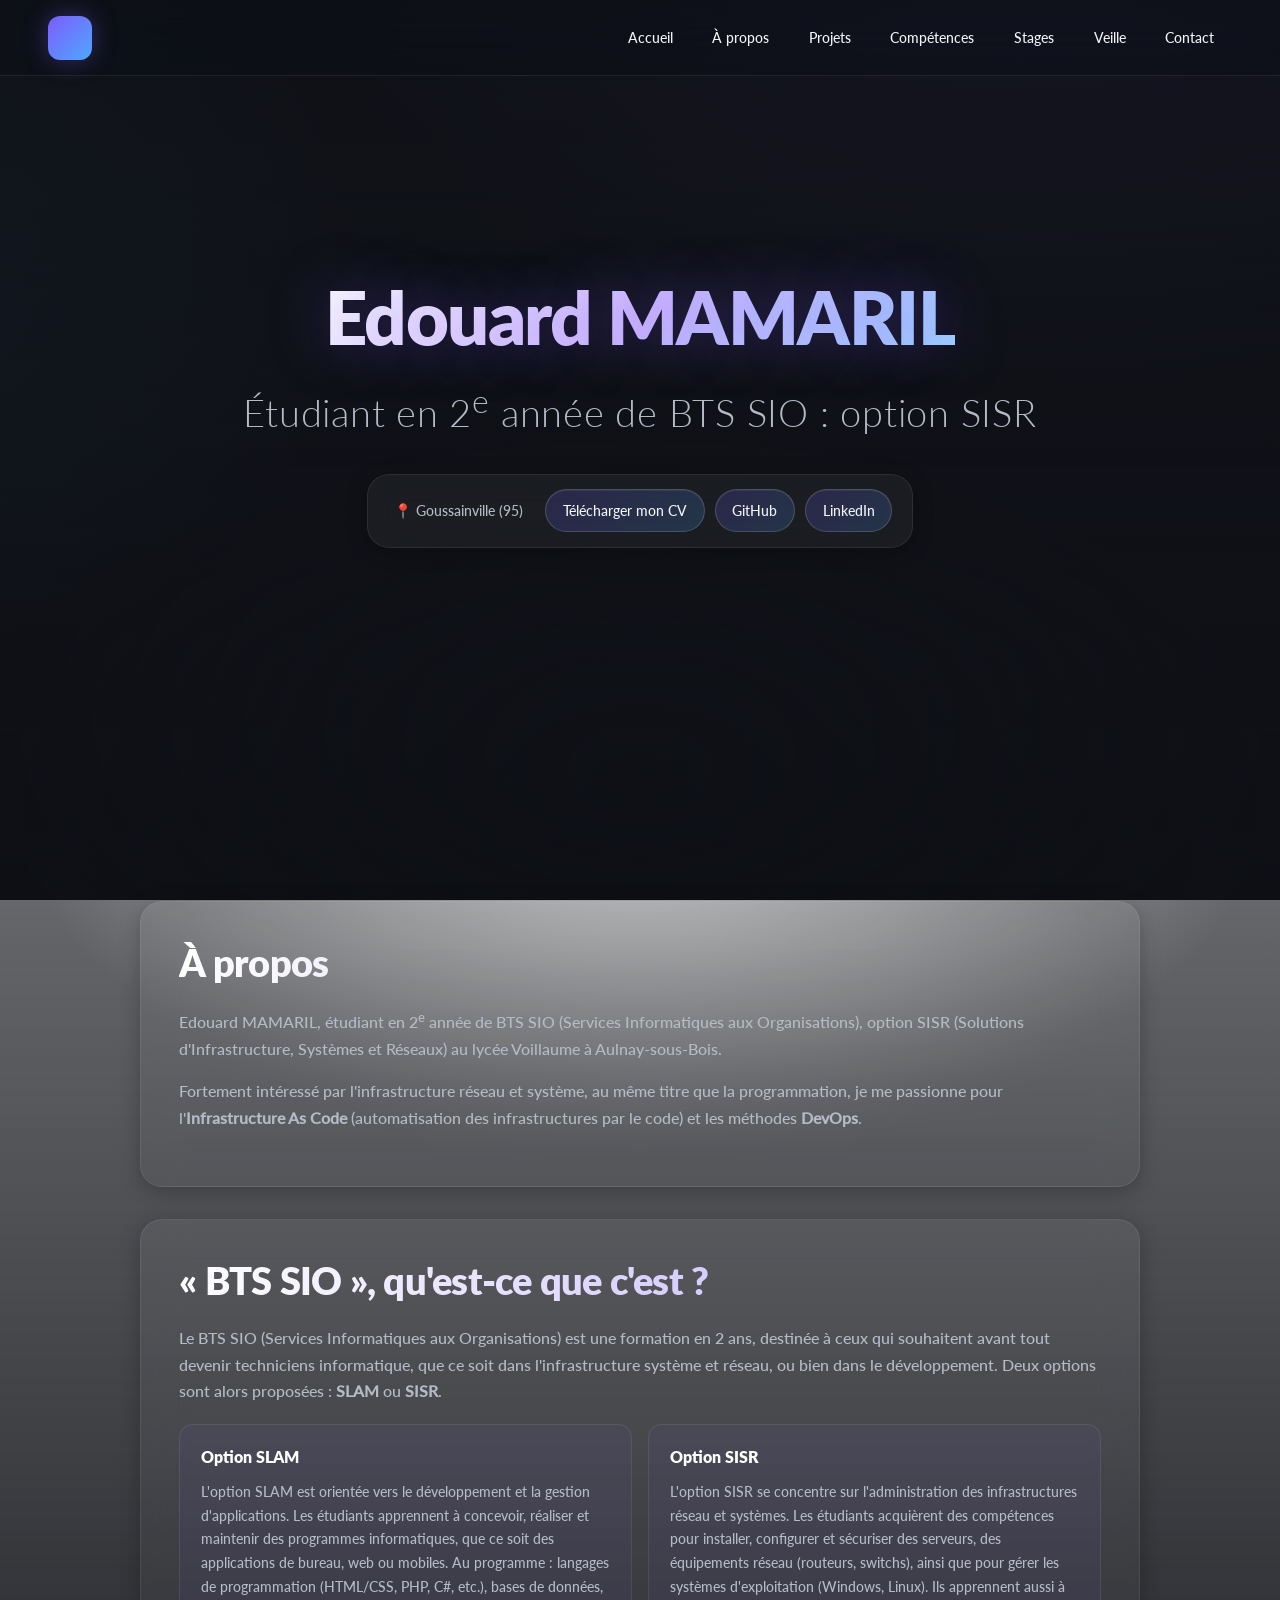
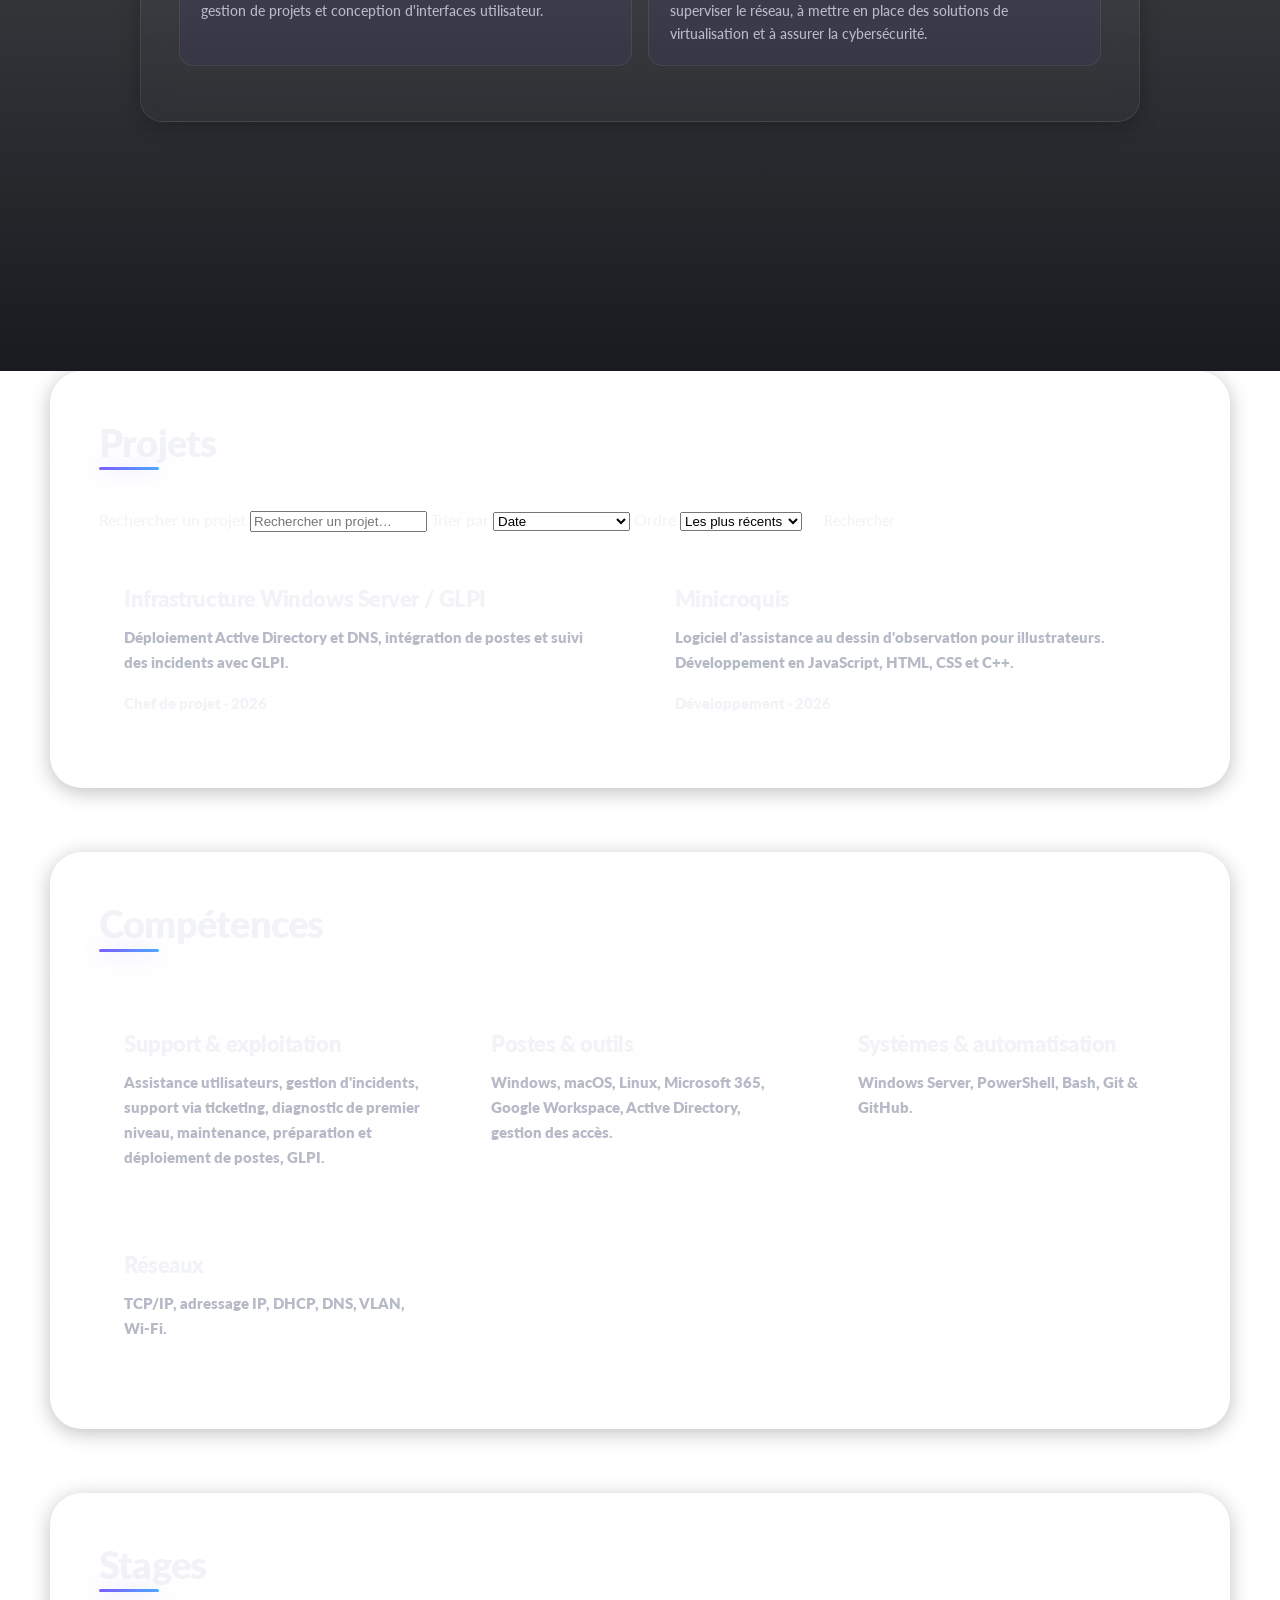
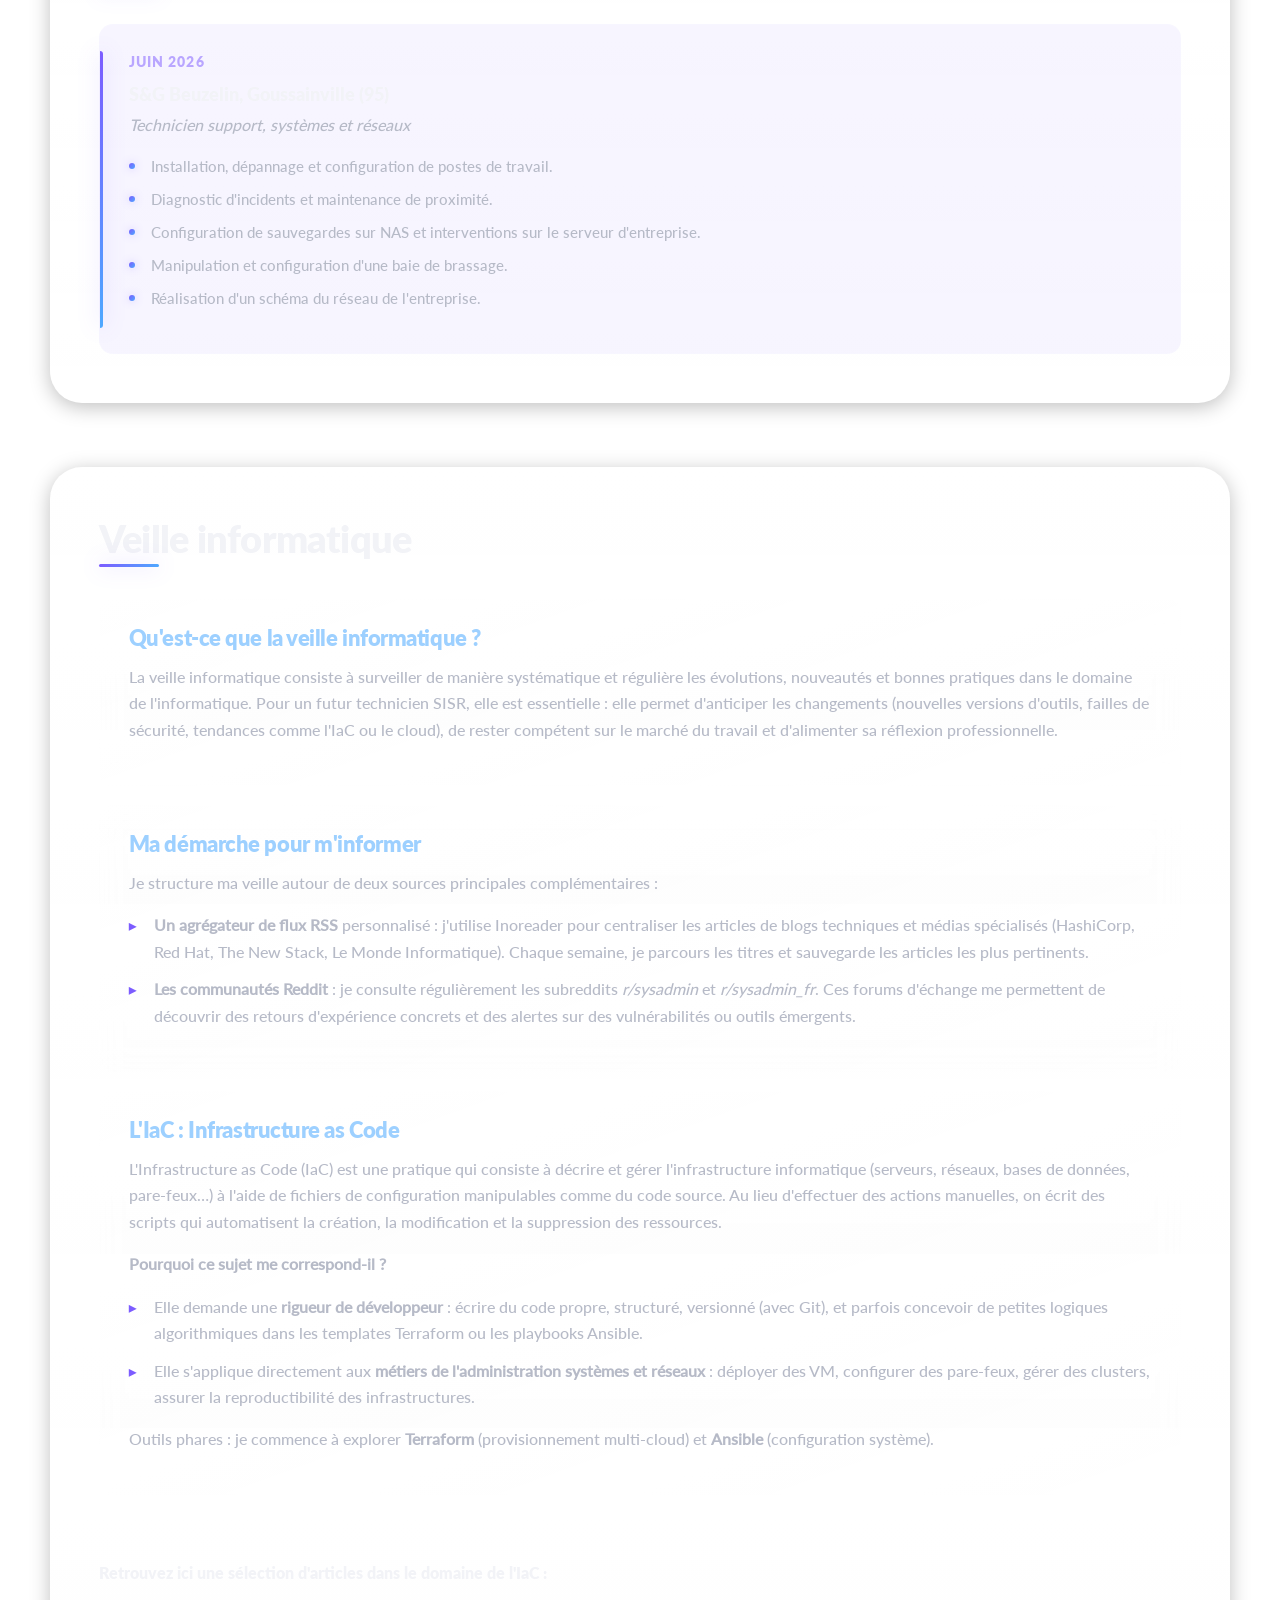
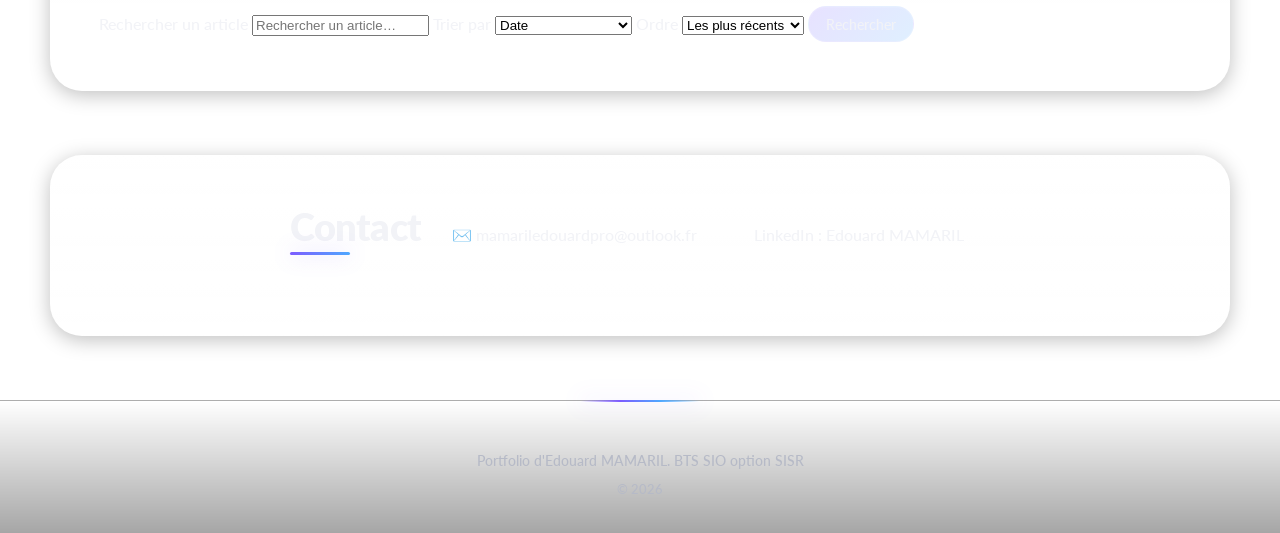
==== index.html @ 20252167 "HTML via IA" ====
<!DOCTYPE html>
<html lang="fr">
<head>
    <meta charset="UTF-8">
    <meta http-equiv="X-UA-Compatible" content="IE=edge">
    <meta name="viewport" content="width=device-width, initial-scale=1.0">
    <meta name="description" content="Portfolio d'Edouard MAMARIL, étudiant en BTS SIO option SISR : Infrastructure, systèmes et réseaux.">
    <meta name="author" content="Edouard MAMARIL">
    <title>Edouard MAMARIL Portfolio BTS SIO SISR</title>
    <link rel="stylesheet" href="style/base.css">
</head>
<body>

    <!-- ============================================================
         HEADER
         ============================================================ -->
    <header>
        <a href="#accueil" id="logo" aria-label="Retour à l'accueil"></a>

        <nav id="onglets" aria-label="Navigation principale">
            <ul>
                <li><a class="button" href="#accueil">Accueil</a></li>
                <li><a class="button" href="#aPropos">À propos</a></li>
                <li><a class="button" href="#projets">Projets</a></li>
                <li><a class="button" href="#competences">Compétences</a></li>
                <li><a class="button" href="#stages">Stages</a></li>
                <li><a class="button" href="#veille">Veille</a></li>
                <li><a class="button" href="#contact">Contact</a></li>
            </ul>
        </nav>
    </header>

    <main>

        <!-- ============================================================
             HERO + À PROPOS
             ============================================================ -->
        <div class="video_section">
            <video id="home_video" class="bg_video" autoplay loop muted playsinline>
                <source src="media/videos/visuel_portfolio.mp4" type="video/mp4">
            </video>

            <div class="video_overlay"></div>

            <section id="accueil">
                <h1>Edouard MAMARIL</h1>
                <h2>Étudiant en 2<sup>e</sup> année de BTS SIO : option SISR</h2>

                <div id="infoSup">
                    <p id="localisation">📍 Goussainville (95)</p>
                    <a class="button" href="other/CV_MAMARIL.pdf" target="_blank" rel="noopener">
                        Télécharger mon CV
                    </a>
                    <a class="button" href="https://github.com/meiji4o4/" target="_blank" rel="noopener">
                        GitHub
                    </a>
                    <a class="button" href="https://www.linkedin.com/in/edouard-m-375b613b0" target="_blank" rel="noopener">
                        LinkedIn
                    </a>
                </div>
            </section>

            <section id="aPropos">
                <div id="descMe" class="blur_div">
                    <h2>À propos</h2>
                    <p>
                        Edouard MAMARIL, étudiant en 2<sup>e</sup> année de BTS SIO
                        (Services Informatiques aux Organisations), option SISR
                        (Solutions d'Infrastructure, Systèmes et Réseaux) au lycée
                        Voillaume à Aulnay-sous-Bois.
                    </p>
                    <p>
                        Fortement intéressé par l'infrastructure réseau et système,
                        au même titre que la programmation, je me passionne pour
                        l'<strong>Infrastructure As Code</strong> (automatisation
                        des infrastructures par le code) et les méthodes
                        <strong>DevOps</strong>.
                    </p>
                </div>

                <div id="descBTS" class="blur_div">
                    <h2>« BTS SIO », qu'est-ce que c'est ?</h2>
                    <p>
                        Le BTS SIO (Services Informatiques aux Organisations) est
                        une formation en 2 ans, destinée à ceux qui souhaitent
                        avant tout devenir techniciens informatique, que ce soit
                        dans l'infrastructure système et réseau, ou bien dans le
                        développement. Deux options sont alors proposées :
                        <strong>SLAM</strong> ou <strong>SISR</strong>.
                    </p>

                    <ul>
                        <li class="desc">
                            Option SLAM
                            <p>
                                L'option SLAM est orientée vers le développement
                                et la gestion d'applications. Les étudiants
                                apprennent à concevoir, réaliser et maintenir
                                des programmes informatiques, que ce soit des
                                applications de bureau, web ou mobiles. Au
                                programme : langages de programmation
                                (HTML/CSS, PHP, C#, etc.), bases de données,
                                gestion de projets et conception d'interfaces
                                utilisateur.
                            </p>
                        </li>

                        <li class="desc">
                            Option SISR
                            <p>
                                L'option SISR se concentre sur l'administration
                                des infrastructures réseau et systèmes. Les
                                étudiants acquièrent des compétences pour
                                installer, configurer et sécuriser des serveurs,
                                des équipements réseau (routeurs, switchs),
                                ainsi que pour gérer les systèmes d'exploitation
                                (Windows, Linux). Ils apprennent aussi à
                                superviser le réseau, à mettre en place des
                                solutions de virtualisation et à assurer la
                                cybersécurité.
                            </p>
                        </li>
                    </ul>
                </div>
            </section>

            <div class="spacer"></div>
        </div>

        <!-- ============================================================
             PROJETS
             ============================================================ -->
        <section id="projets">
            <h2>Projets</h2>

            <div class="filtre">
                <form onsubmit="return false;">
                    <label for="srchbar-projets" class="visually-hidden">Rechercher un projet</label>
                    <input id="srchbar-projets" class="srchbar" type="search" placeholder="Rechercher un projet…">

                    <label for="filter1-projets" class="visually-hidden">Trier par</label>
                    <select id="filter1-projets" class="filter filter1">
                        <option value="date">Date</option>
                        <option value="titre">Ordre alphabétique</option>
                    </select>

                    <label for="filter2-projets" class="visually-hidden">Ordre</label>
                    <select id="filter2-projets" class="filter filter2">
                        <option value="croissant">Les plus récents</option>
                        <option value="decroissant">Les plus anciens</option>
                    </select>

                    <button type="button" class="button btn-filtre" data-target="projets">
                        Rechercher
                    </button>
                </form>
            </div>

            <div class="grid" id="art_container-projets">
                <article class="box">
                    <h3>Infrastructure Windows Server / GLPI</h3>
                    <p>
                        Déploiement Active Directory et DNS, intégration de
                        postes et suivi des incidents avec GLPI.
                    </p>
                    <span class="tag">Chef de projet · 2026</span>
                </article>

                <article class="box">
                    <h3>Minicroquis</h3>
                    <p>
                        Logiciel d'assistance au dessin d'observation pour
                        illustrateurs. Développement en JavaScript, HTML, CSS
                        et C++.
                    </p>
                    <span class="tag">Développement · 2026</span>
                </article>
            </div>
        </section>

        <!-- ============================================================
             COMPÉTENCES
             ============================================================ -->
        <section id="competences">
            <h2>Compétences</h2>

            <div class="grid" id="art_container-competences">
                <article class="box">
                    <h3>Support &amp; exploitation</h3>
                    <p>
                        Assistance utilisateurs, gestion d'incidents, support
                        via ticketing, diagnostic de premier niveau,
                        maintenance, préparation et déploiement de postes,
                        GLPI.
                    </p>
                </article>

                <article class="box">
                    <h3>Postes &amp; outils</h3>
                    <p>
                        Windows, macOS, Linux, Microsoft 365, Google Workspace,
                        Active Directory, gestion des accès.
                    </p>
                </article>

                <article class="box">
                    <h3>Systèmes &amp; automatisation</h3>
                    <p>
                        Windows Server, PowerShell, Bash, Git &amp; GitHub.
                    </p>
                </article>

                <article class="box">
                    <h3>Réseaux</h3>
                    <p>
                        TCP/IP, adressage IP, DHCP, DNS, VLAN, Wi-Fi.
                    </p>
                </article>
            </div>
        </section>

        <!-- ============================================================
             STAGES
             ============================================================ -->
        <section id="stages">
            <h2>Stages</h2>

            <article id="exp1">
                <p class="exp-date">Juin 2026</p>
                <p class="exp-entreprise">S&amp;G Beuzelin, Goussainville (95)</p>
                <p class="exp-poste">Technicien support, systèmes et réseaux</p>

                <ul>
                    <li>Installation, dépannage et configuration de postes de travail.</li>
                    <li>Diagnostic d'incidents et maintenance de proximité.</li>
                    <li>Configuration de sauvegardes sur NAS et interventions sur le serveur d'entreprise.</li>
                    <li>Manipulation et configuration d'une baie de brassage.</li>
                    <li>Réalisation d'un schéma du réseau de l'entreprise.</li>
                </ul>
            </article>
        </section>

        <!-- ============================================================
             VEILLE INFORMATIQUE
             ============================================================ -->
        <section id="veille">
            <h2>Veille informatique</h2>

            <div id="explic_veille">
                <div class="desc_veille">
                    <h3>Qu'est-ce que la veille informatique ?</h3>
                    <p>
                        La veille informatique consiste à surveiller de manière
                        systématique et régulière les évolutions, nouveautés et
                        bonnes pratiques dans le domaine de l'informatique. Pour
                        un futur technicien SISR, elle est essentielle : elle
                        permet d'anticiper les changements (nouvelles versions
                        d'outils, failles de sécurité, tendances comme l'IaC ou
                        le cloud), de rester compétent sur le marché du travail
                        et d'alimenter sa réflexion professionnelle.
                    </p>
                </div>

                <div class="desc_veille">
                    <h3>Ma démarche pour m'informer</h3>
                    <p>
                        Je structure ma veille autour de deux sources
                        principales complémentaires :
                    </p>
                    <ul>
                        <li>
                            <strong>Un agrégateur de flux RSS</strong>
                            personnalisé : j'utilise Inoreader pour centraliser
                            les articles de blogs techniques et médias
                            spécialisés (HashiCorp, Red Hat, The New Stack,
                            Le Monde Informatique). Chaque semaine, je parcours
                            les titres et sauvegarde les articles les plus
                            pertinents.
                        </li>
                        <li>
                            <strong>Les communautés Reddit</strong> : je
                            consulte régulièrement les subreddits
                            <em>r/sysadmin</em> et <em>r/sysadmin_fr</em>. Ces
                            forums d'échange me permettent de découvrir des
                            retours d'expérience concrets et des alertes sur
                            des vulnérabilités ou outils émergents.
                        </li>
                    </ul>
                </div>

                <div class="desc_veille">
                    <h3>L'IaC : Infrastructure as Code</h3>
                    <p>
                        L'Infrastructure as Code (IaC) est une pratique qui
                        consiste à décrire et gérer l'infrastructure
                        informatique (serveurs, réseaux, bases de données,
                        pare-feux…) à l'aide de fichiers de configuration
                        manipulables comme du code source. Au lieu d'effectuer
                        des actions manuelles, on écrit des scripts qui
                        automatisent la création, la modification et la
                        suppression des ressources.
                    </p>
                    <p><strong>Pourquoi ce sujet me correspond-il ?</strong></p>
                    <ul>
                        <li>
                            Elle demande une <strong>rigueur de développeur</strong> :
                            écrire du code propre, structuré, versionné (avec
                            Git), et parfois concevoir de petites logiques
                            algorithmiques dans les templates Terraform ou les
                            playbooks Ansible.
                        </li>
                        <li>
                            Elle s'applique directement aux <strong>métiers de
                            l'administration systèmes et réseaux</strong> :
                            déployer des VM, configurer des pare-feux, gérer
                            des clusters, assurer la reproductibilité des
                            infrastructures.
                        </li>
                    </ul>
                    <p>
                        Outils phares : je commence à explorer
                        <strong>Terraform</strong> (provisionnement multi-cloud)
                        et <strong>Ansible</strong> (configuration système).
                    </p>
                </div>
            </div>

            <div id="articles">
                <p>Retrouvez ici une sélection d'articles dans le domaine de l'IaC :</p>

                <div class="filtre">
                    <form onsubmit="return false;">
                        <label for="srchbar-veille" class="visually-hidden">Rechercher un article</label>
                        <input id="srchbar-veille" class="srchbar" type="search" placeholder="Rechercher un article…">

                        <label for="filter1-veille" class="visually-hidden">Trier par</label>
                        <select id="filter1-veille" class="filter filter1">
                            <option value="date">Date</option>
                            <option value="titre">Ordre alphabétique</option>
                        </select>

                        <label for="filter2-veille" class="visually-hidden">Ordre</label>
                        <select id="filter2-veille" class="filter filter2">
                            <option value="croissant">Les plus récents</option>
                            <option value="decroissant">Les plus anciens</option>
                        </select>

                        <button type="button" id="btn_article" class="button btn-filtre" data-target="veille">
                            Rechercher
                        </button>
                    </form>
                </div>

                <div id="art_container-veille"></div>
            </div>
        </section>

        <!-- ============================================================
             CONTACT
             ============================================================ -->
        <section id="contact">
            <h2>Contact</h2>

            <div id="contact1" class="contact">
                <a href="mailto:mamariledouardpro@outlook.fr">
                    <!--<img src="media/icons/purple-mail-icon.png" alt="" width="18" height="18">-->
                    ✉️ mamariledouardpro@outlook.fr
                </a>
            </div>

            <div id="contact2" class="contact">
                
                <a href="https://www.linkedin.com/in/edouard-m-375b613b0" target="_blank" rel="noopener">
                    LinkedIn : Edouard MAMARIL
                </a>
            </div>
        </section>

    </main>

    <!-- ============================================================
         FOOTER
         ============================================================ -->
    <footer>
        <p style="margin: 0 0 .4rem; color: var(--text-secondary);">
            Portfolio d'Edouard MAMARIL. BTS SIO option SISR
        </p>
        <p style="margin: 0; font-size: .82rem;">
            © 2026 
        </p>
    </footer>

    <!-- ============================================================
         SCRIPTS
         ============================================================ -->
    <script src="js/libs/gsap.min.js"></script>
    <script src="js/libs/ScrollTrigger.min.js"></script>
    <script src="js/main.js"></script>

</body>
</html>
---- style/base.css ----
/* ============================================================
   FONTS
   ============================================================ */
@font-face {
    font-family: "Lato-Light";
    src: url(fonts/lato/Lato-Light.ttf) format("truetype");
    font-display: swap;
}
@font-face {
    font-family: "Lato-Medium";
    src: url(fonts/lato/Lato-Medium.ttf) format("truetype");
    font-display: swap;
}
@font-face {
    font-family: "Lato-Black";
    src: url(fonts/lato/Lato-Black.ttf) format("truetype");
    font-display: swap;
}

/* ============================================================
   VARIABLES
   ============================================================ */
:root {
    --bg-deep: #0e1015;
    --bg-base: #14161c;
    --bg-elev: #1c1f27;
    --bg-glass: rgba(255, 255, 255, 0.045);
    --bg-glass-strong: rgba(255, 255, 255, 0.08);
    --border-soft: rgba(255, 255, 255, 0.08);
    --border-strong: rgba(255, 255, 255, 0.16);

    --accent-1: #7c5cff;
    --accent-2: #4ea8ff;
    --accent-glow: rgba(124, 92, 255, 0.35);

    --text-primary: #f2f3f7;
    --text-secondary: #b6bac7;
    --text-muted: #7b8090;

    --radius-sm: 8px;
    --radius-md: 14px;
    --radius-lg: 22px;
    --radius-xl: 32px;

    --shadow-soft: 0 4px 20px rgba(0, 0, 0, 0.25);
    --shadow-strong: 0 20px 60px rgba(0, 0, 0, 0.45);

    --ease: cubic-bezier(0.22, 1, 0.36, 1);
    --dur: 0.35s;

    --maxw: 1180px;
    --header-h: 76px;
}

/* ============================================================
   RESET / BASE
   ============================================================ */
*,
*::before,
*::after {
    box-sizing: border-box;
}

html {
    scroll-behavior: smooth;
    font-size: 100%;
    -webkit-text-size-adjust: 100%;
}

body {
    margin: 0;
    padding: 0;
    min-height: 100vh;
    font-family: "Lato-Medium", system-ui, -apple-system, "Segoe UI", sans-serif;
    color: var(--text-primary);
    background:
        radial-gradient(1200px 800px at 80% -10%, rgba(124, 92, 255, 0.18), transparent 60%),
        radial-gradient(900px 700px at -10% 30%, rgba(78, 168, 255, 0.12), transparent 55%),
        linear-gradient(180deg, var(--bg-base) 0%, var(--bg-deep) 100%);
    background-attachment: fixed;
    line-height: 1.65;
    -webkit-font-smoothing: antialiased;
    overflow-x: hidden;
}

h1, h2, h3, h4 {
    font-family: "Lato-Black", "Lato-Medium", sans-serif;
    letter-spacing: -0.02em;
    line-height: 1.15;
    margin: 0 0 0.6em;
}

h1 { font-size: clamp(2.4rem, 6vw, 4.6rem); }
h2 { font-size: clamp(1.6rem, 3.2vw, 2.4rem); }
h3 { font-size: clamp(1.15rem, 2vw, 1.4rem); }

p {
    margin: 0 0 1em;
    color: var(--text-secondary);
}

a {
    text-decoration: none;
    color: inherit;
}

ul { padding-left: 1.2rem; }

img, video {
    max-width: 100%;
    display: block;
}

/* Scrollbar */
::-webkit-scrollbar { width: 10px; height: 10px; }
::-webkit-scrollbar-track { background: var(--bg-deep); }
::-webkit-scrollbar-thumb {
    background: linear-gradient(var(--accent-1), var(--accent-2));
    border-radius: 10px;
    border: 2px solid var(--bg-deep);
}

/* ============================================================
   HEADER
   ============================================================ */
header {
    position: fixed;
    inset: 0 0 auto 0;
    height: var(--header-h);
    display: flex;
    align-items: center;
    justify-content: space-between;
    padding: 0 clamp(1rem, 4vw, 3rem);
    background: rgba(14, 16, 21, 0.55);
    backdrop-filter: blur(18px) saturate(160%);
    -webkit-backdrop-filter: blur(18px) saturate(160%);
    border-bottom: 1px solid var(--border-soft);
    z-index: 1000;
    transition: background var(--dur) var(--ease);
}

#logo {
    width: 44px;
    height: 44px;
    border-radius: 12px;
    background: linear-gradient(135deg, var(--accent-1), var(--accent-2));
    box-shadow: 0 0 24px var(--accent-glow);
    flex-shrink: 0;
}

#onglets {
    margin: 0;
    max-height: none;
    right: auto;
}

header ul {
    display: flex;
    align-items: center;
    gap: 0.25rem;
    list-style: none;
    margin: 0;
    padding: 0;
    flex-wrap: wrap;
}

header ul > li {
    display: inline-flex;
}

/* ============================================================
   BUTTONS
   ============================================================ */
.button {
    display: inline-flex;
    align-items: center;
    justify-content: center;
    gap: 0.4rem;
    padding: 0.55rem 1.05rem;
    font-family: "Lato-Medium", sans-serif;
    font-size: 0.9rem;
    color: var(--text-primary);
    background: transparent;
    border: 1px solid transparent;
    border-radius: 999px;
    cursor: pointer;
    transition:
        background var(--dur) var(--ease),
        border-color var(--dur) var(--ease),
        transform 0.2s var(--ease),
        color var(--dur) var(--ease),
        box-shadow var(--dur) var(--ease);
    white-space: nowrap;
}

.button:hover {
    background: var(--bg-glass-strong);
    border-color: var(--border-strong);
    transform: translateY(-1px);
    color: #fff;
    box-shadow: 0 6px 20px rgba(0, 0, 0, 0.3);
}

.button:active {
    transform: translateY(0);
}

/* Boutons d'action (CV, Github, LinkedIn, Rechercher) */
#infoSup .button,
#btn_proj,
#btn_article {
    background: linear-gradient(135deg, rgba(124, 92, 255, 0.18), rgba(78, 168, 255, 0.18));
    border: 1px solid var(--border-strong);
    box-shadow: inset 0 1px 0 rgba(255, 255, 255, 0.06);
}

#infoSup .button:hover,
#btn_proj:hover,
#btn_article:hover {
    background: linear-gradient(135deg, rgba(124, 92, 255, 0.32), rgba(78, 168, 255, 0.32));
    border-color: rgba(124, 92, 255, 0.6);
    box-shadow: 0 0 30px var(--accent-glow), inset 0 1px 0 rgba(255, 255, 255, 0.1);
}

/* ============================================================
   FORM CONTROLS (search + selects)
   ============================================================ */
#srchbar,
#filter1,
#filter2 {
    appearance: none;
    -webkit-appearance: none;
    padding: 0.6rem 1rem;
    font-family: "Lato-Medium", sans-serif;
    font-size: 0.9rem;
    color: var(--text-primary);
    background: var(--bg-glass);
    border: 1px solid var(--border-soft);
    border-radius: 10px;
    outline: none;
    transition: border-color var(--dur) var(--ease), background var(--dur) var(--ease), box-shadow var(--dur) var(--ease);
    backdrop-filter: blur(10px);
}

#srchbar {
    min-width: 200px;
    flex: 1 1 220px;
}

#filter1,
#filter2 {
    background-image: url("data:image/svg+xml;charset=UTF-8,%3csvg xmlns='http://www.w3.org/2000/svg' viewBox='0 0 24 24' fill='none' stroke='%23b6bac7' stroke-width='2'%3e%3cpolyline points='6 9 12 15 18 9'/%3e%3c/svg%3e");
    background-repeat: no-repeat;
    background-position: right 0.7rem center;
    background-size: 14px;
    padding-right: 2.2rem;
}

#srchbar:focus,
#filter1:focus,
#filter2:focus {
    border-color: rgba(124, 92, 255, 0.6);
    background: rgba(124, 92, 255, 0.06);
    box-shadow: 0 0 0 3px rgba(124, 92, 255, 0.15);
}

#filter1 option,
#filter2 option {
    background: var(--bg-elev);
    color: var(--text-primary);
}

#filtre form {
    display: flex;
    flex-wrap: wrap;
    gap: 0.6rem;
    align-items: center;
    margin-bottom: 1.2rem;
    width: 100%;
}

/* ============================================================
   LAYOUT — SECTIONS
   ============================================================ */
main {
    position: relative;
    z-index: 1;
}

section {
    width: min(100% - 2.5rem, var(--maxw));
    margin-inline: auto;
    padding: clamp(3rem, 6vw, 5rem) 0;
}

/* ============================================================
   HERO / VIDEO
   ============================================================ */
.video_section {
    position: relative;
    margin-top: 0;
    padding-top: 0;
    min-height: 100vh;
    overflow: hidden;
    display: flex;
    flex-direction: column;
}

.bg_video {
    position: absolute;
    inset: 0;
    width: 100%;
    height: 100%;
    object-fit: cover;
    z-index: 0;
    filter: brightness(0.55) saturate(1.1);
}

.video_overlay {
    position: absolute;
    inset: 0;
    background:
        radial-gradient(900px 500px at 50% 40%, transparent 0%, rgba(14, 16, 21, 0.55) 70%),
        linear-gradient(to bottom, rgba(14, 16, 21, 0.35) 0%, transparent 30%, rgba(14, 16, 21, 0.9) 100%);
    pointer-events: none;
    z-index: 1;
    margin: 0;
}

#accueil,
#aPropos {
    position: relative;
    z-index: 2;
}

#accueil {
    min-height: calc(100vh - var(--header-h));
    display: flex;
    flex-direction: column;
    justify-content: center;
    align-items: center;
    text-align: center;
    padding-top: var(--header-h);
    gap: 0.5rem;
    scroll-margin-top: 0;
    width: min(100% - 2.5rem, 900px);
}

#accueil h1 {
    background: linear-gradient(135deg, #fff 0%, #cdb8ff 50%, #9dd0ff 100%);
    -webkit-background-clip: text;
    background-clip: text;
    color: transparent;
    text-shadow: 0 0 60px rgba(124, 92, 255, 0.4);
    margin-bottom: 0.2em;
}

#accueil h2 {
    font-family: "Lato-Light", sans-serif;
    font-weight: 300;
    color: var(--text-secondary);
    letter-spacing: 0.02em;
    margin-bottom: 2rem;
}

#infoSup {
    display: flex;
    flex-wrap: wrap;
    justify-content: center;
    align-items: center;
    gap: 0.6rem;
    padding: 0.9rem 1.2rem;
    border-radius: var(--radius-lg);
    background: rgba(255, 255, 255, 0.05);
    border: 1px solid var(--border-soft);
    backdrop-filter: blur(16px);
    -webkit-backdrop-filter: blur(16px);
    box-shadow: var(--shadow-soft);
}

#localisation {
    margin: 0 0.8rem 0 0.4rem;
    color: var(--text-secondary);
    font-size: 0.9rem;
    white-space: nowrap;
}

/* ============================================================
   À PROPOS
   ============================================================ */
#aPropos {
    display: flex;
    flex-direction: column;
    gap: 2rem;
    margin-bottom: 4rem;
    width: min(100% - 2.5rem, 1000px);
}

.blur_div {
    padding: clamp(1.4rem, 3vw, 2.4rem);
    border-radius: var(--radius-lg);
    background: linear-gradient(180deg, rgba(255, 255, 255, 0.06), rgba(255, 255, 255, 0.025));
    border: 1px solid var(--border-soft);
    backdrop-filter: blur(20px);
    -webkit-backdrop-filter: blur(20px);
    box-shadow: var(--shadow-soft);
    position: relative;
    overflow: hidden;
    transition: transform var(--dur) var(--ease), border-color var(--dur) var(--ease), box-shadow var(--dur) var(--ease);
}

.blur_div::before {
    content: "";
    position: absolute;
    inset: -1px;
    border-radius: inherit;
    padding: 1px;
    background: linear-gradient(135deg, rgba(124, 92, 255, 0.4), transparent 40%, rgba(78, 168, 255, 0.3));
    -webkit-mask: linear-gradient(#000 0 0) content-box, linear-gradient(#000 0 0);
    -webkit-mask-composite: xor;
    mask-composite: exclude;
    pointer-events: none;
    opacity: 0.7;
}

.blur_div:hover {
    transform: translateY(-3px);
    border-color: var(--border-strong);
    box-shadow: var(--shadow-strong);
}

#descMe { margin: 0; }

#descMe h2,
#descBTS h2 {
    background: linear-gradient(90deg, #fff, #b9a6ff);
    -webkit-background-clip: text;
    background-clip: text;
    color: transparent;
}

#descBTS ul {
    list-style: none;
    padding: 0;
    display: grid;
    grid-template-columns: repeat(auto-fit, minmax(260px, 1fr));
    gap: 1rem;
    margin-top: 1.2rem;
}

.desc {
    padding: 1.2rem 1.3rem;
    border-radius: var(--radius-md);
    background: rgba(124, 92, 255, 0.06);
    border: 1px solid var(--border-soft);
    font-family: "Lato-Black", sans-serif;
    color: #fff;
    font-size: 1rem;
    transition: background var(--dur) var(--ease), transform var(--dur) var(--ease), border-color var(--dur) var(--ease);
}

.desc:hover {
    background: rgba(124, 92, 255, 0.12);
    border-color: rgba(124, 92, 255, 0.4);
    transform: translateY(-2px);
}

.desc p {
    font-family: "Lato-Medium", sans-serif;
    font-size: 0.9rem;
    color: var(--text-secondary);
    margin: 0.6rem 0 0;
    font-weight: 400;
}

/* ============================================================
   SECTION HEADINGS
   ============================================================ */
#projets h2,
#competences h2,
#stages h2,
#veille h2,
#contact h2 {
    position: relative;
    display: inline-block;
    padding-bottom: 0.4rem;
    margin-bottom: 2rem;
}

#projets h2::after,
#competences h2::after,
#stages h2::after,
#veille h2::after,
#contact h2::after {
    content: "";
    position: absolute;
    left: 0;
    bottom: 0;
    width: 60px;
    height: 3px;
    border-radius: 2px;
    background: linear-gradient(90deg, var(--accent-1), var(--accent-2));
    box-shadow: 0 0 20px var(--accent-glow);
}

/* ============================================================
   SECTIONS GLASS (projets, compétences, stages, veille, contact)
   ============================================================ */
#projets,
#competences,
#stages,
#veille,
#contact {
    border-radius: var(--radius-xl);
    border: 1px solid var(--border-soft);
    background: linear-gradient(180deg, rgba(255, 255, 255, 0.045), rgba(255, 255, 255, 0.015));
    backdrop-filter: blur(14px);
    -webkit-backdrop-filter: blur(14px);
    padding: clamp(1.8rem, 4vw, 3rem);
    margin-bottom: 4rem;
    box-shadow: var(--shadow-soft);
    scroll-margin-top: calc(var(--header-h) + 20px);
}

/* ============================================================
   GRID PROJETS
   ============================================================ */
.grid {
    display: grid;
    grid-template-columns: repeat(auto-fit, minmax(280px, 1fr));
    gap: 1.2rem;
    width: 100%;
    margin-top: 1.5rem;
}

.box {
    position: relative;
    padding: 1.4rem 1.5rem;
    border-radius: var(--radius-md);
    background: linear-gradient(160deg, rgba(255, 255, 255, 0.06), rgba(255, 255, 255, 0.02));
    border: 1px solid var(--border-soft);
    transition: transform var(--dur) var(--ease), border-color var(--dur) var(--ease), background var(--dur) var(--ease), box-shadow var(--dur) var(--ease);
    min-height: 140px;
    cursor: pointer;
    overflow: hidden;
    font-family: "Lato-Black", sans-serif;
    font-size: 0.95rem;
    color: var(--text-primary);
}

.box::after {
    content: "";
    position: absolute;
    inset: 0;
    border-radius: inherit;
    background: radial-gradient(400px 200px at var(--mx, 50%) var(--my, 0%), rgba(124, 92, 255, 0.18), transparent 60%);
    opacity: 0;
    transition: opacity var(--dur) var(--ease);
    pointer-events: none;
}

.box:hover {
    transform: translateY(-4px);
    border-color: rgba(124, 92, 255, 0.45);
    box-shadow: 0 20px 50px rgba(0, 0, 0, 0.4);
}

.box:hover::after { opacity: 1; }

/* Reset des positions grid-row héritées (obsolètes) */
.box1, .box2, .box3, .box4, .box5, .box6 {
    grid-row: auto;
}

/* ============================================================
   STAGES
   ============================================================ */
#exp1 {
    width: 100%;
    padding: 1.6rem 1.8rem;
    border-radius: var(--radius-md);
    background: rgba(124, 92, 255, 0.06);
    border: 1px solid var(--border-soft);
    position: relative;
    transition: transform var(--dur) var(--ease), border-color var(--dur) var(--ease);
}

#exp1::before {
    content: "";
    position: absolute;
    left: 0;
    top: 1.6rem;
    bottom: 1.6rem;
    width: 3px;
    border-radius: 0 3px 3px 0;
    background: linear-gradient(180deg, var(--accent-1), var(--accent-2));
    box-shadow: 0 0 20px var(--accent-glow);
}

#exp1:hover {
    transform: translateX(4px);
    border-color: rgba(124, 92, 255, 0.35);
}

#exp1 p:first-child {
    font-family: "Lato-Black", sans-serif;
    color: #b9a6ff;
    letter-spacing: 0.08em;
    font-size: 0.85rem;
    text-transform: uppercase;
    margin-bottom: 0.4rem;
}

#exp1 p:nth-child(2) {
    color: var(--text-primary);
    font-family: "Lato-Black", sans-serif;
    font-size: 1.1rem;
    margin-bottom: 0.2rem;
}

#exp1 p:nth-child(3) {
    color: var(--text-secondary);
    font-style: italic;
    margin-bottom: 0.9rem;
}

#exp1 ul {
    list-style: none;
    padding: 0;
    display: grid;
    gap: 0.5rem;
}

#exp1 ul li {
    position: relative;
    padding-left: 1.4rem;
    color: var(--text-secondary);
    font-size: 0.95rem;
}

#exp1 ul li::before {
    content: "";
    position: absolute;
    left: 0;
    top: 0.55em;
    width: 6px;
    height: 6px;
    border-radius: 50%;
    background: linear-gradient(135deg, var(--accent-1), var(--accent-2));
    box-shadow: 0 0 8px var(--accent-glow);
}

/* ============================================================
   VEILLE
   ============================================================ */
#explic_veille {
    display: flex;
    flex-direction: column;
    gap: 1.2rem;
    width: 100%;
}

.desc_veille {
    padding: 1.6rem 1.8rem;
    border-radius: var(--radius-md);
    background: linear-gradient(160deg, rgba(255, 255, 255, 0.05), rgba(255, 255, 255, 0.02));
    border: 1px solid var(--border-soft);
    backdrop-filter: blur(16px);
    -webkit-backdrop-filter: blur(16px);
    transition: transform var(--dur) var(--ease), border-color var(--dur) var(--ease), box-shadow var(--dur) var(--ease);
    margin-bottom: 0;
}

.desc_veille:hover {
    transform: translateY(-2px);
    border-color: rgba(78, 168, 255, 0.4);
    box-shadow: 0 20px 50px rgba(0, 0, 0, 0.35);
}

.desc_veille h3 {
    color: #9dd0ff;
    margin-bottom: 0.8rem;
}

.desc_veille ul {
    list-style: none;
    padding: 0;
    display: grid;
    gap: 0.7rem;
    margin-top: 0.8rem;
}

.desc_veille ul li {
    position: relative;
    padding-left: 1.6rem;
    color: var(--text-secondary);
}

.desc_veille ul li::before {
    content: "▸";
    position: absolute;
    left: 0;
    color: var(--accent-1);
    font-weight: 700;
}

#articles {
    margin-top: 2.5rem;
    padding-top: 1.5rem;
    border-top: 1px solid var(--border-soft);
    width: 100%;
}

#articles > p:first-child {
    color: var(--text-primary);
    font-family: "Lato-Black", sans-serif;
    margin-bottom: 1.2rem;
}

#art_container {
    display: grid;
    gap: 0.8rem;
    margin-top: 1rem;
}

#art_container > div {
    padding: 1rem 1.2rem;
    border-radius: var(--radius-sm);
    background: rgba(255, 255, 255, 0.04);
    border: 1px solid var(--border-soft);
    transition: background var(--dur) var(--ease), border-color var(--dur) var(--ease);
}

#art_container > div:hover {
    background: rgba(124, 92, 255, 0.08);
    border-color: rgba(124, 92, 255, 0.4);
}

/* ============================================================
   CONTACT
   ============================================================ */
#contact {
    text-align: center;
}

#contact .contact {
    display: inline-flex;
    align-items: center;
    justify-content: center;
    gap: 0.6rem;
    padding: 0.9rem 1.6rem;
    border-radius: 999px;
    background: rgba(255, 255, 255, 0.04);
    border: 1px solid var(--border-soft);
    color: var(--text-primary);
    transition: background var(--dur) var(--ease), border-color var(--dur) var(--ease), transform var(--dur) var(--ease), box-shadow var(--dur) var(--ease);
    font-family: "Lato-Medium", sans-serif;
}

#contact .contact:hover {
    background: rgba(124, 92, 255, 0.14);
    border-color: rgba(124, 92, 255, 0.5);
    transform: translateY(-2px);
    box-shadow: 0 12px 30px rgba(0, 0, 0, 0.35);
    color: #fff;
}

#contact .contact a { color: inherit; }

#contact2 img {
    width: 18px;
    height: 18px;
    object-fit: contain;
    filter: brightness(0) invert(0.85);
}

/* ============================================================
   FOOTER
   ============================================================ */
footer {
    position: relative;
    margin-top: 4rem;
    padding: 3rem 1.5rem 2rem;
    text-align: center;
    color: var(--text-muted);
    font-size: 0.9rem;
    background: linear-gradient(180deg, transparent, rgba(0, 0, 0, 0.35));
    border-top: 1px solid var(--border-soft);
}

footer::before {
    content: "";
    position: absolute;
    top: -1px;
    left: 50%;
    transform: translateX(-50%);
    width: 120px;
    height: 2px;
    border-radius: 2px;
    background: linear-gradient(90deg, transparent, var(--accent-1), var(--accent-2), transparent);
    box-shadow: 0 0 20px var(--accent-glow);
}

/* ============================================================
   SPACER
   ============================================================ */
.spacer { height: 12vh; }

/* ============================================================
   RESPONSIVE
   ============================================================ */
@media (max-width: 900px) {
    :root { --header-h: 64px; }

    header {
        flex-direction: column;
        height: auto;
        padding: 0.6rem 1rem;
    }

    #logo {
        width: 36px;
        height: 36px;
    }

    #onglets {
        width: 100%;
    }

    header ul {
        justify-content: center;
        gap: 0.15rem;
        width: 100%;
    }

    .button {
        font-size: 0.82rem;
        padding: 0.45rem 0.8rem;
    }

    #accueil {
        min-height: auto;
        padding: 7rem 1.25rem 4rem;
    }

    #infoSup {
        flex-direction: column;
        width: 100%;
        padding: 1rem;
    }

    #localisation {
        margin: 0 0 0.4rem;
        white-space: normal;
    }

    #infoSup .button { width: 100%; }

    section {
        width: calc(100% - 1.5rem);
        padding: 2rem 0;
    }

    #projets,
    #competences,
    #stages,
    #veille,
    #contact {
        border-radius: var(--radius-lg);
        padding: 1.5rem 1.1rem;
        margin-bottom: 2.5rem;
    }

    #filtre form { flex-direction: column; }
    #srchbar, #filter1, #filter2, #btn_proj, #btn_article { width: 100%; }

    #descBTS ul { grid-template-columns: 1fr; }
}

@media (max-width: 480px) {
    h1 { font-size: 2rem !important; }
    #accueil h1 { font-size: 2.2rem !important; }
    .grid { grid-template-columns: 1fr; }
}

/* ============================================================
   ACCESSIBILITÉ — reduced motion
   ============================================================ */
@media (prefers-reduced-motion: reduce) {
    *,
    *::before,
    *::after {
        animation-duration: 0.001ms !important;
        animation-iteration-count: 1 !important;
        transition-duration: 0.001ms !important;
        scroll-behavior: auto !important;
    }
}
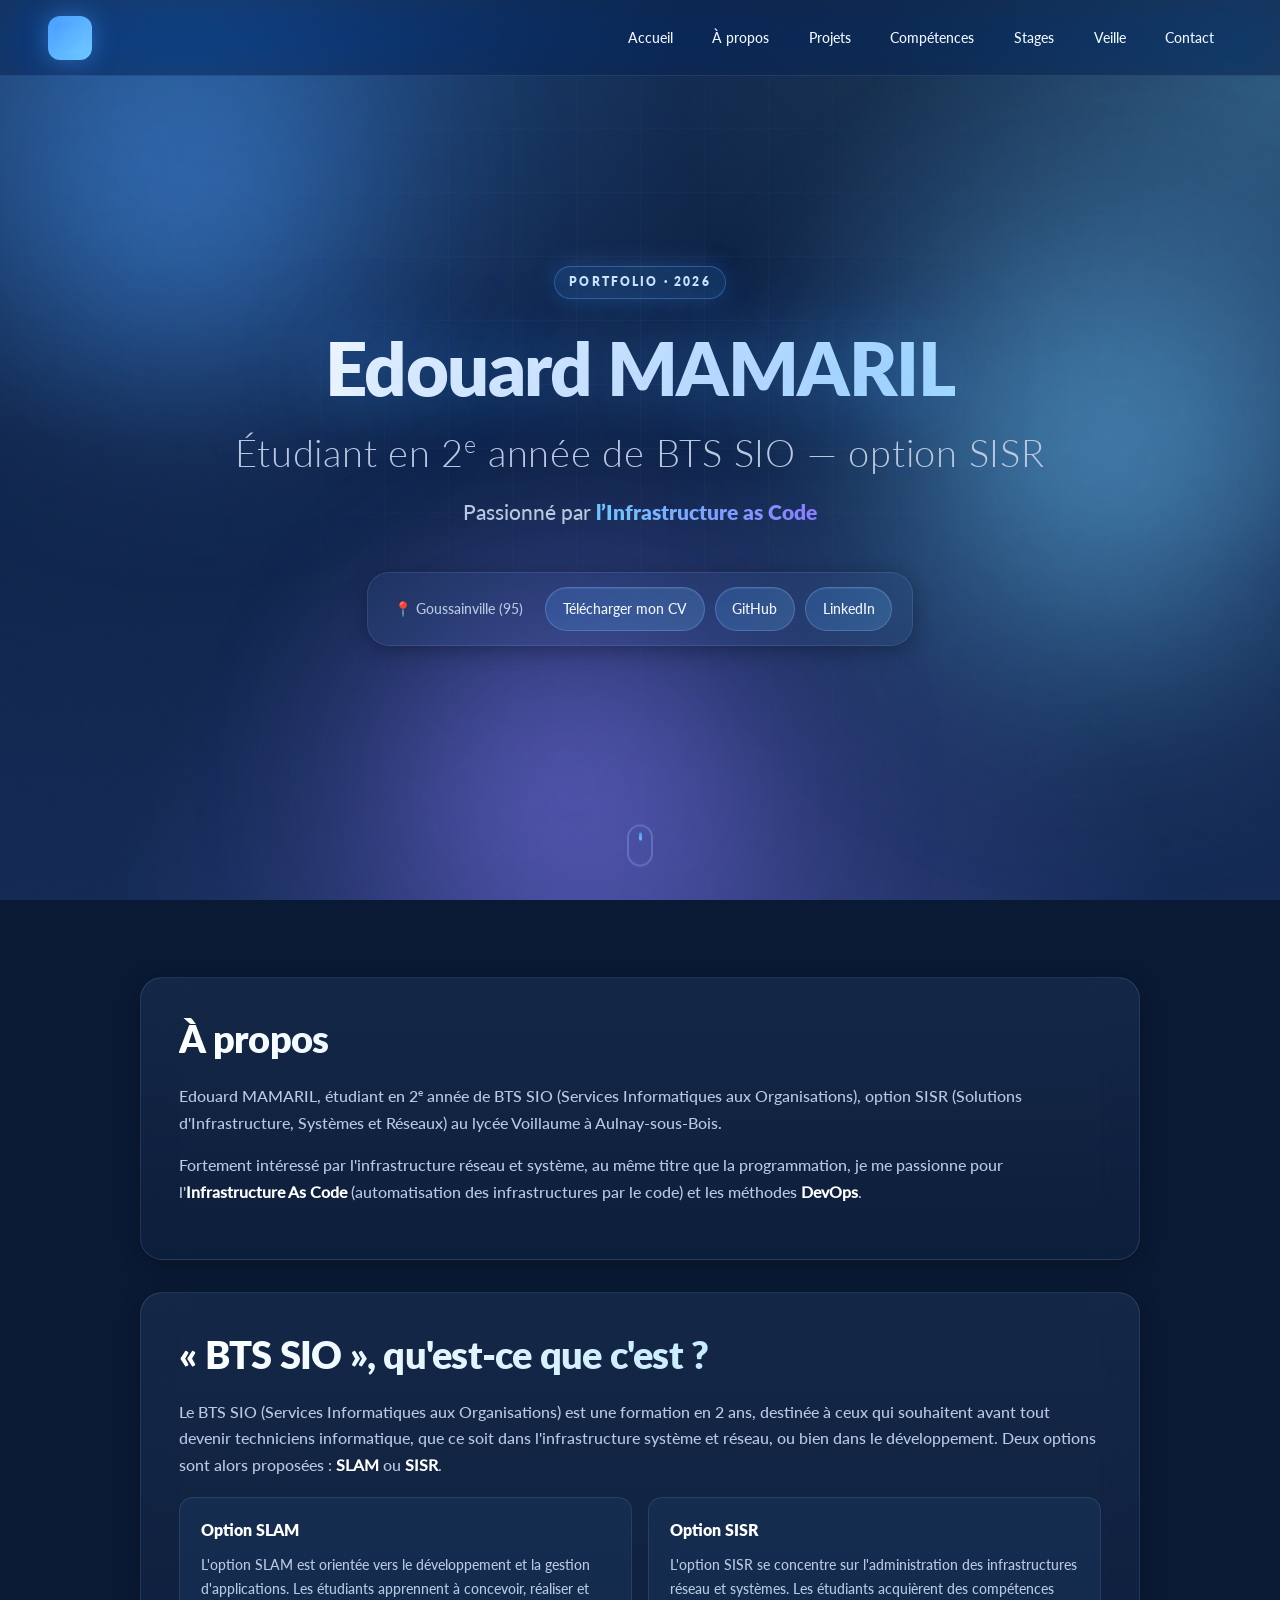
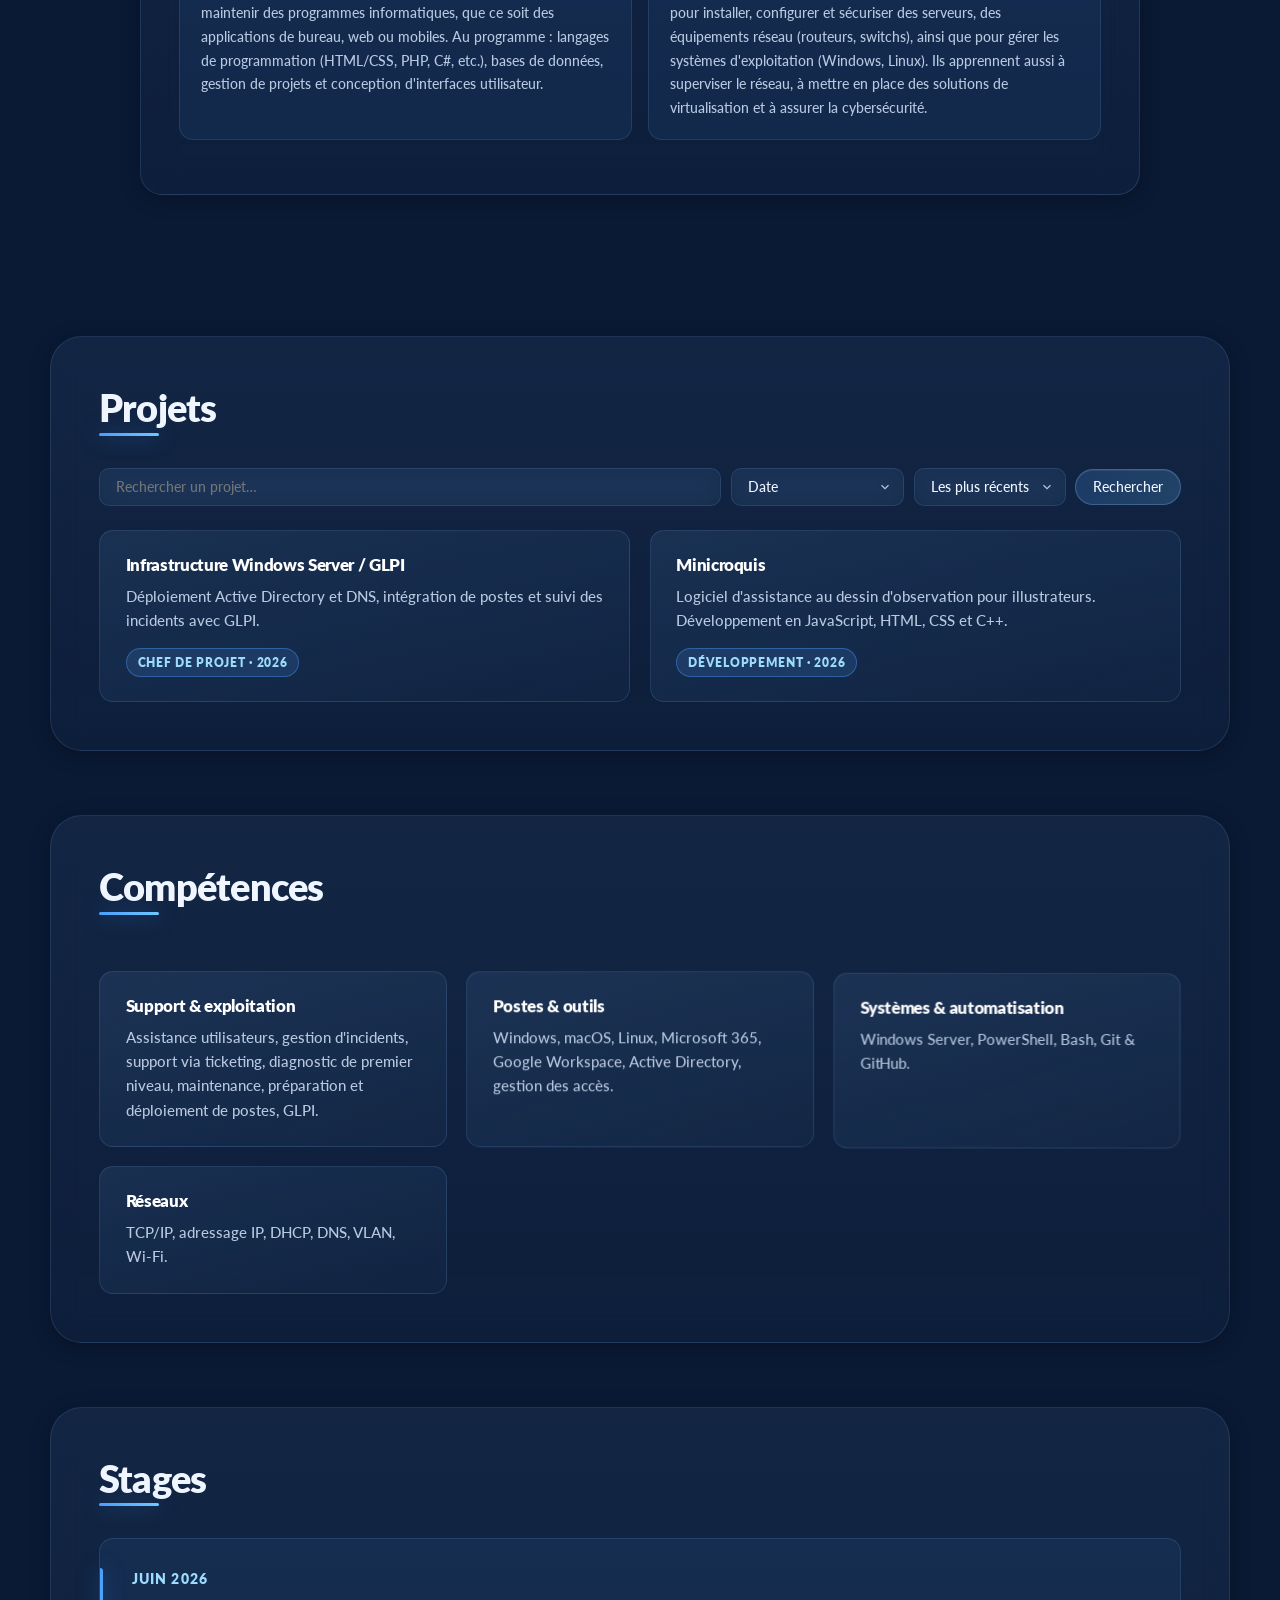
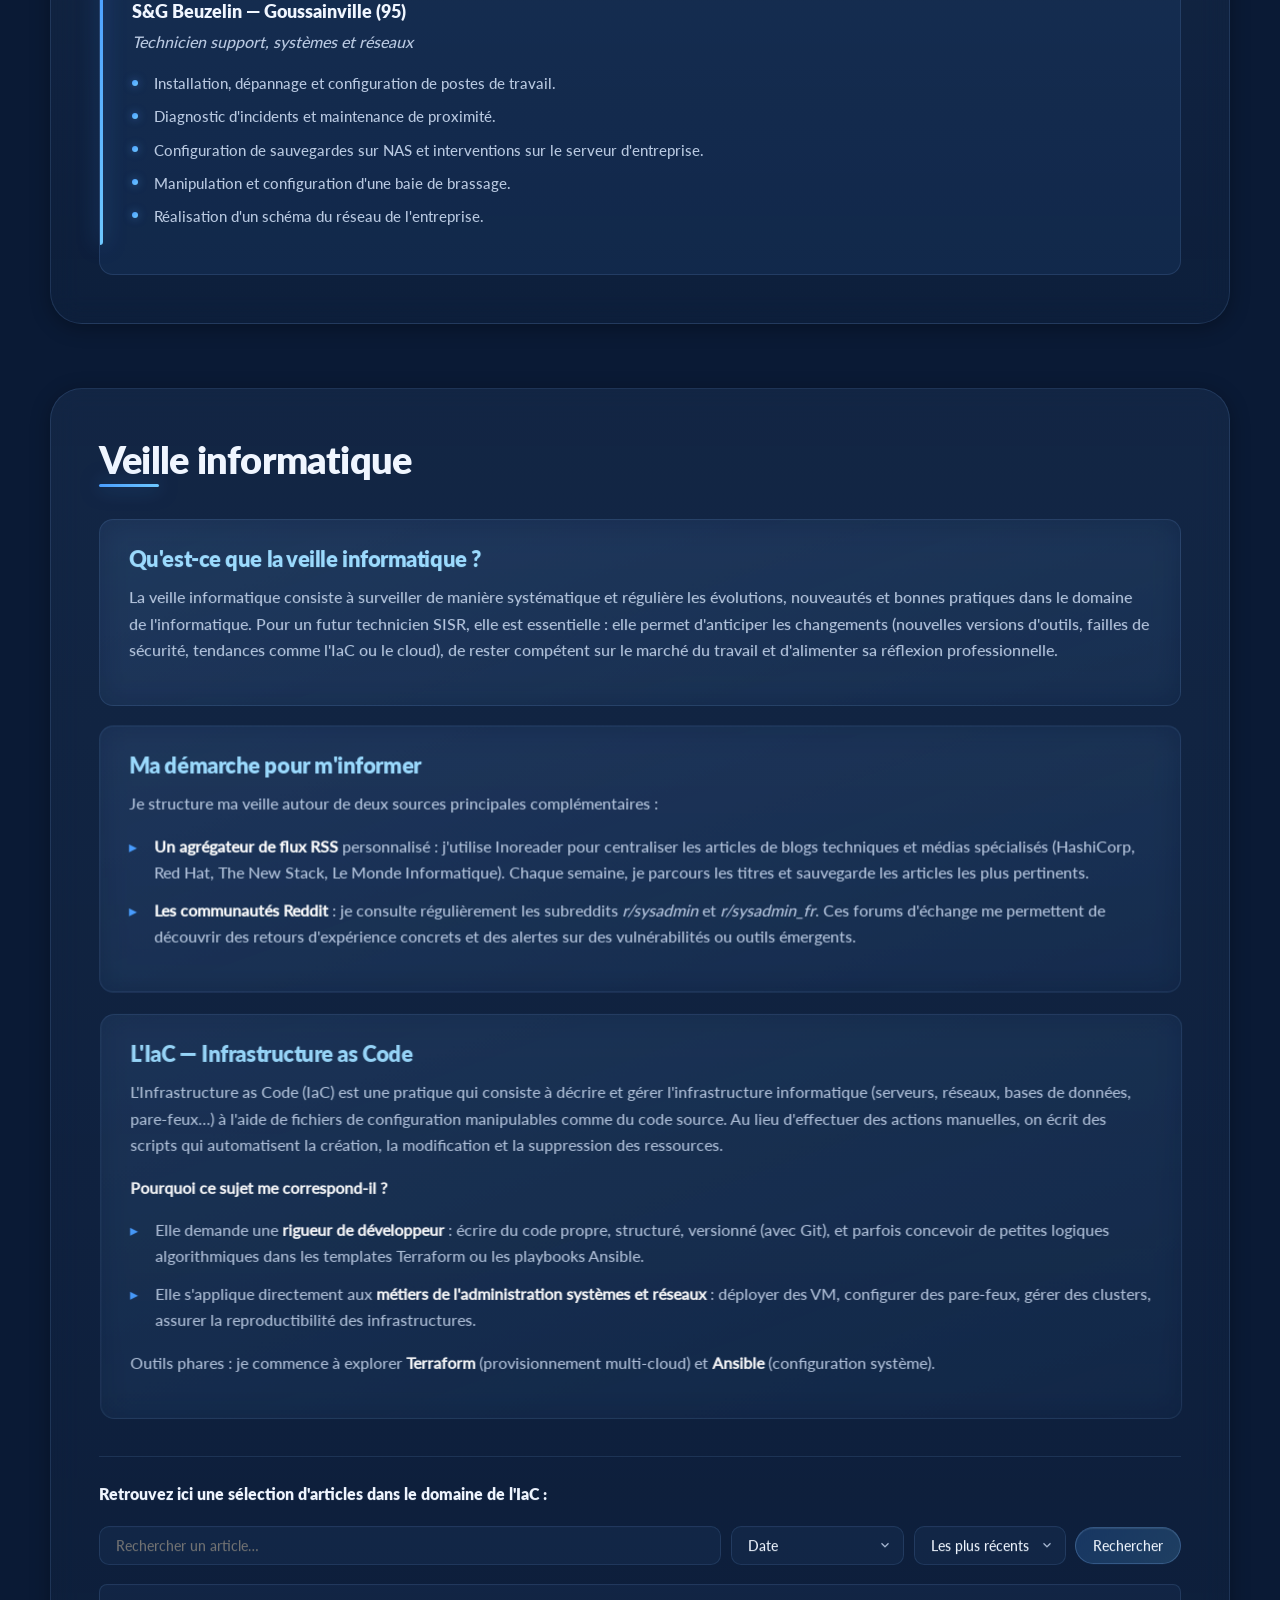
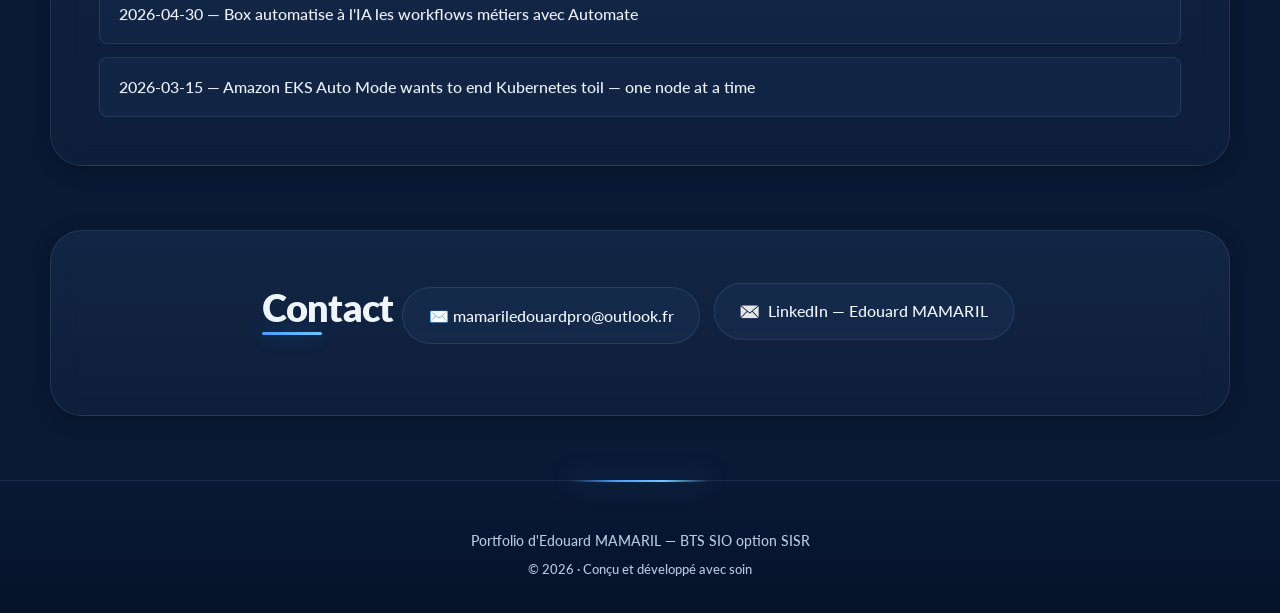
==== commit fe5f301d: "test2 frontend IA" ====
--- a/index.html
+++ b/index.html
@@ -4,12 +4,66 @@
     <meta charset="UTF-8">
     <meta http-equiv="X-UA-Compatible" content="IE=edge">
     <meta name="viewport" content="width=device-width, initial-scale=1.0">
-    <meta name="description" content="Portfolio d'Edouard MAMARIL, étudiant en BTS SIO option SISR : Infrastructure, systèmes et réseaux.">
+
+    <title>Edouard MAMARIL — Portfolio BTS SIO SISR</title>
+    <meta name="description" content="Portfolio d'Edouard MAMARIL, étudiant en BTS SIO option SISR — Infrastructure, systèmes et réseaux.">
     <meta name="author" content="Edouard MAMARIL">
-    <title>Edouard MAMARIL Portfolio BTS SIO SISR</title>
+    <meta name="robots" content="index, follow">
+    <meta name="theme-color" content="#0a0a1a">
+    <meta name="color-scheme" content="dark">
+
+    <link rel="canonical" href="https://portfolio.mamaril.workers.dev/">
+
+    <!-- Open Graph -->
+    <meta property="og:type" content="website">
+    <meta property="og:locale" content="fr_FR">
+    <meta property="og:site_name" content="Portfolio d'Edouard MAMARIL">
+    <meta property="og:title" content="Edouard MAMARIL — Portfolio BTS SIO SISR">
+    <meta property="og:description" content="Étudiant en BTS SIO option SISR : infrastructure, systèmes, réseaux, Infrastructure as Code et DevOps.">
+    <meta property="og:url" content="https://TON-DOMAINE.workers.dev/">
+    <meta property="og:image" content="https://TON-DOMAINE.workers.dev/media/og-image.png">
+    <meta property="og:image:width" content="1200">
+    <meta property="og:image:height" content="630">
+    <meta property="og:image:alt" content="Portfolio d'Edouard MAMARIL — BTS SIO SISR">
+
+    <!-- Twitter / X -->
+    <meta name="twitter:card" content="summary_large_image">
+    <meta name="twitter:title" content="Edouard MAMARIL — Portfolio BTS SIO SISR">
+    <meta name="twitter:description" content="Étudiant en BTS SIO option SISR : infrastructure, systèmes, réseaux, IaC et DevOps.">
+    <meta name="twitter:image" content="https://TON-DOMAINE.workers.dev/media/og-image.png">
+
     <link rel="stylesheet" href="style/base.css">
+
+    <!-- Sans JavaScript : on affiche tout (les animations GSAP masquent parfois les éléments au départ) -->
+    <noscript>
+        <style>
+            .reveal-hero, .reveal, .blur_div, .box { opacity: 1 !important; transform: none !important; visibility: visible !important; }
+            .scroll-indicator { display: none !important; }
+        </style>
+    </noscript>
 </head>
 <body>
+
+    <!-- Lien d'évitement (accessibilité clavier) -->
+    <a class="skip-link" href="#contenu">Aller au contenu principal</a>
+
+    <noscript>
+        <p style="margin:0;padding:.75rem 1rem;background:#1a1a33;color:#fff;text-align:center;">
+            JavaScript est désactivé : la recherche de projets et d'articles ainsi que les animations sont indisponibles,
+            mais le reste du portfolio reste consultable.
+        </p>
+    </noscript>
+
+    <!-- ============================================================
+         FOND ANIMÉ
+         ============================================================ -->
+    <div class="bg-animated" aria-hidden="true">
+        <div class="orb orb-1"></div>
+        <div class="orb orb-2"></div>
+        <div class="orb orb-3"></div>
+        <div class="grid-pattern"></div>
+        <div class="noise"></div>
+    </div>
 
     <!-- ============================================================
          HEADER
@@ -30,113 +84,122 @@
         </nav>
     </header>
 
-    <main>
-
-        <!-- ============================================================
-             HERO + À PROPOS
-             ============================================================ -->
-        <div class="video_section">
-            <video id="home_video" class="bg_video" autoplay loop muted playsinline>
-                <source src="media/videos/visuel_portfolio.mp4" type="video/mp4">
-            </video>
-
-            <div class="video_overlay"></div>
-
-            <section id="accueil">
-                <h1>Edouard MAMARIL</h1>
-                <h2>Étudiant en 2<sup>e</sup> année de BTS SIO : option SISR</h2>
-
-                <div id="infoSup">
-                    <p id="localisation">📍 Goussainville (95)</p>
-                    <a class="button" href="other/CV_MAMARIL.pdf" target="_blank" rel="noopener">
-                        Télécharger mon CV
-                    </a>
-                    <a class="button" href="https://github.com/meiji4o4/" target="_blank" rel="noopener">
-                        GitHub
-                    </a>
-                    <a class="button" href="https://www.linkedin.com/in/edouard-m-375b613b0" target="_blank" rel="noopener">
-                        LinkedIn
-                    </a>
-                </div>
-            </section>
-
-            <section id="aPropos">
-                <div id="descMe" class="blur_div">
-                    <h2>À propos</h2>
-                    <p>
-                        Edouard MAMARIL, étudiant en 2<sup>e</sup> année de BTS SIO
-                        (Services Informatiques aux Organisations), option SISR
-                        (Solutions d'Infrastructure, Systèmes et Réseaux) au lycée
-                        Voillaume à Aulnay-sous-Bois.
-                    </p>
-                    <p>
-                        Fortement intéressé par l'infrastructure réseau et système,
-                        au même titre que la programmation, je me passionne pour
-                        l'<strong>Infrastructure As Code</strong> (automatisation
-                        des infrastructures par le code) et les méthodes
-                        <strong>DevOps</strong>.
-                    </p>
-                </div>
-
-                <div id="descBTS" class="blur_div">
-                    <h2>« BTS SIO », qu'est-ce que c'est ?</h2>
-                    <p>
-                        Le BTS SIO (Services Informatiques aux Organisations) est
-                        une formation en 2 ans, destinée à ceux qui souhaitent
-                        avant tout devenir techniciens informatique, que ce soit
-                        dans l'infrastructure système et réseau, ou bien dans le
-                        développement. Deux options sont alors proposées :
-                        <strong>SLAM</strong> ou <strong>SISR</strong>.
-                    </p>
-
-                    <ul>
-                        <li class="desc">
-                            Option SLAM
-                            <p>
-                                L'option SLAM est orientée vers le développement
-                                et la gestion d'applications. Les étudiants
-                                apprennent à concevoir, réaliser et maintenir
-                                des programmes informatiques, que ce soit des
-                                applications de bureau, web ou mobiles. Au
-                                programme : langages de programmation
-                                (HTML/CSS, PHP, C#, etc.), bases de données,
-                                gestion de projets et conception d'interfaces
-                                utilisateur.
-                            </p>
-                        </li>
-
-                        <li class="desc">
-                            Option SISR
-                            <p>
-                                L'option SISR se concentre sur l'administration
-                                des infrastructures réseau et systèmes. Les
-                                étudiants acquièrent des compétences pour
-                                installer, configurer et sécuriser des serveurs,
-                                des équipements réseau (routeurs, switchs),
-                                ainsi que pour gérer les systèmes d'exploitation
-                                (Windows, Linux). Ils apprennent aussi à
-                                superviser le réseau, à mettre en place des
-                                solutions de virtualisation et à assurer la
-                                cybersécurité.
-                            </p>
-                        </li>
-                    </ul>
-                </div>
-            </section>
-
-            <div class="spacer"></div>
-        </div>
+    <main id="contenu" tabindex="-1">
+
+        <!-- ============================================================
+             HERO
+             ============================================================ -->
+        <section id="accueil" aria-labelledby="titre-hero">
+            <span class="badge reveal-hero">Portfolio · 2026</span>
+            <h1 id="titre-hero" class="reveal-hero">Edouard MAMARIL</h1>
+            <h2 class="reveal-hero">Étudiant en 2<sup>e</sup> année de BTS SIO — option SISR</h2>
+
+            <!-- Texte rotatif : le 1er mot est affiché par défaut (sans JS) -->
+            <p class="hero-rotate reveal-hero">
+                Passionné par
+                <span id="rotating-text"
+                      class="rotating-text"
+                      data-words='["l’Infrastructure as Code","le DevOps","les réseaux","l’administration système","l’automatisation"]'>l’Infrastructure as Code</span>
+            </p>
+
+            <div id="infoSup" class="reveal-hero">
+                <p id="localisation"><span aria-hidden="true">📍</span> Goussainville (95)</p>
+                <a class="button" href="other/CV_MAMARIL.pdf" target="_blank" rel="noopener noreferrer"
+                   aria-label="Télécharger mon CV (PDF, s'ouvre dans un nouvel onglet)">
+                    Télécharger mon CV
+                </a>
+                <a class="button" href="https://github.com/meiji4o4/" target="_blank" rel="noopener noreferrer"
+                   aria-label="Profil GitHub (s'ouvre dans un nouvel onglet)">
+                    GitHub
+                </a>
+                <a class="button" href="https://www.linkedin.com/in/edouard-m-375b613b0" target="_blank" rel="noopener noreferrer"
+                   aria-label="Profil LinkedIn (s'ouvre dans un nouvel onglet)">
+                    LinkedIn
+                </a>
+            </div>
+
+            <div class="scroll-indicator" aria-hidden="true">
+                <span></span>
+            </div>
+        </section>
+
+        <!-- ============================================================
+             À PROPOS
+             ============================================================ -->
+        <section id="aPropos" aria-labelledby="titre-apropos">
+            <div id="descMe" class="blur_div">
+                <h2 id="titre-apropos">À propos</h2>
+                <p>
+                    Edouard MAMARIL, étudiant en 2<sup>e</sup> année de BTS SIO
+                    (Services Informatiques aux Organisations), option SISR
+                    (Solutions d'Infrastructure, Systèmes et Réseaux) au lycée
+                    Voillaume à Aulnay-sous-Bois.
+                </p>
+                <p>
+                    Fortement intéressé par l'infrastructure réseau et système,
+                    au même titre que la programmation, je me passionne pour
+                    l'<strong>Infrastructure As Code</strong> (automatisation
+                    des infrastructures par le code) et les méthodes
+                    <strong>DevOps</strong>.
+                </p>
+            </div>
+
+            <div id="descBTS" class="blur_div">
+                <h2>« BTS SIO », qu'est-ce que c'est ?</h2>
+                <p>
+                    Le BTS SIO (Services Informatiques aux Organisations) est
+                    une formation en 2 ans, destinée à ceux qui souhaitent
+                    avant tout devenir techniciens informatique, que ce soit
+                    dans l'infrastructure système et réseau, ou bien dans le
+                    développement. Deux options sont alors proposées :
+                    <strong>SLAM</strong> ou <strong>SISR</strong>.
+                </p>
+
+                <ul>
+                    <li class="desc">
+                        Option SLAM
+                        <p>
+                            L'option SLAM est orientée vers le développement
+                            et la gestion d'applications. Les étudiants
+                            apprennent à concevoir, réaliser et maintenir
+                            des programmes informatiques, que ce soit des
+                            applications de bureau, web ou mobiles. Au
+                            programme : langages de programmation
+                            (HTML/CSS, PHP, C#, etc.), bases de données,
+                            gestion de projets et conception d'interfaces
+                            utilisateur.
+                        </p>
+                    </li>
+
+                    <li class="desc">
+                        Option SISR
+                        <p>
+                            L'option SISR se concentre sur l'administration
+                            des infrastructures réseau et systèmes. Les
+                            étudiants acquièrent des compétences pour
+                            installer, configurer et sécuriser des serveurs,
+                            des équipements réseau (routeurs, switchs),
+                            ainsi que pour gérer les systèmes d'exploitation
+                            (Windows, Linux). Ils apprennent aussi à
+                            superviser le réseau, à mettre en place des
+                            solutions de virtualisation et à assurer la
+                            cybersécurité.
+                        </p>
+                    </li>
+                </ul>
+            </div>
+        </section>
 
         <!-- ============================================================
              PROJETS
              ============================================================ -->
-        <section id="projets">
-            <h2>Projets</h2>
+        <section id="projets" aria-labelledby="titre-projets">
+            <h2 id="titre-projets">Projets</h2>
 
             <div class="filtre">
-                <form onsubmit="return false;">
+                <form role="search" aria-label="Rechercher parmi les projets" onsubmit="return false;">
                     <label for="srchbar-projets" class="visually-hidden">Rechercher un projet</label>
-                    <input id="srchbar-projets" class="srchbar" type="search" placeholder="Rechercher un projet…">
+                    <input id="srchbar-projets" class="srchbar" type="search" placeholder="Rechercher un projet…" autocomplete="off">
 
                     <label for="filter1-projets" class="visually-hidden">Trier par</label>
                     <select id="filter1-projets" class="filter filter1">
@@ -156,7 +219,7 @@
                 </form>
             </div>
 
-            <div class="grid" id="art_container-projets">
+            <div class="grid" id="art_container-projets" aria-live="polite">
                 <article class="box">
                     <h3>Infrastructure Windows Server / GLPI</h3>
                     <p>
@@ -181,8 +244,8 @@
         <!-- ============================================================
              COMPÉTENCES
              ============================================================ -->
-        <section id="competences">
-            <h2>Compétences</h2>
+        <section id="competences" aria-labelledby="titre-competences">
+            <h2 id="titre-competences">Compétences</h2>
 
             <div class="grid" id="art_container-competences">
                 <article class="box">
@@ -222,12 +285,12 @@
         <!-- ============================================================
              STAGES
              ============================================================ -->
-        <section id="stages">
-            <h2>Stages</h2>
+        <section id="stages" aria-labelledby="titre-stages">
+            <h2 id="titre-stages">Stages</h2>
 
             <article id="exp1">
-                <p class="exp-date">Juin 2026</p>
-                <p class="exp-entreprise">S&amp;G Beuzelin, Goussainville (95)</p>
+                <p class="exp-date"><time datetime="2026-06">Juin 2026</time></p>
+                <p class="exp-entreprise">S&amp;G Beuzelin — Goussainville (95)</p>
                 <p class="exp-poste">Technicien support, systèmes et réseaux</p>
 
                 <ul>
@@ -243,8 +306,8 @@
         <!-- ============================================================
              VEILLE INFORMATIQUE
              ============================================================ -->
-        <section id="veille">
-            <h2>Veille informatique</h2>
+        <section id="veille" aria-labelledby="titre-veille">
+            <h2 id="titre-veille">Veille informatique</h2>
 
             <div id="explic_veille">
                 <div class="desc_veille">
@@ -289,7 +352,7 @@
                 </div>
 
                 <div class="desc_veille">
-                    <h3>L'IaC : Infrastructure as Code</h3>
+                    <h3>L'IaC — Infrastructure as Code</h3>
                     <p>
                         L'Infrastructure as Code (IaC) est une pratique qui
                         consiste à décrire et gérer l'infrastructure
@@ -329,9 +392,9 @@
                 <p>Retrouvez ici une sélection d'articles dans le domaine de l'IaC :</p>
 
                 <div class="filtre">
-                    <form onsubmit="return false;">
+                    <form role="search" aria-label="Rechercher parmi les articles de veille" onsubmit="return false;">
                         <label for="srchbar-veille" class="visually-hidden">Rechercher un article</label>
-                        <input id="srchbar-veille" class="srchbar" type="search" placeholder="Rechercher un article…">
+                        <input id="srchbar-veille" class="srchbar" type="search" placeholder="Rechercher un article…" autocomplete="off">
 
                         <label for="filter1-veille" class="visually-hidden">Trier par</label>
                         <select id="filter1-veille" class="filter filter1">
@@ -351,27 +414,29 @@
                     </form>
                 </div>
 
-                <div id="art_container-veille"></div>
+                <div id="art_container-veille" aria-live="polite">
+                    <noscript><p>Active JavaScript pour afficher la sélection d'articles.</p></noscript>
+                </div>
             </div>
         </section>
 
         <!-- ============================================================
              CONTACT
              ============================================================ -->
-        <section id="contact">
-            <h2>Contact</h2>
+        <section id="contact" aria-labelledby="titre-contact">
+            <h2 id="titre-contact">Contact</h2>
 
             <div id="contact1" class="contact">
-                <a href="mailto:mamariledouardpro@outlook.fr">
-                    <!--<img src="media/icons/purple-mail-icon.png" alt="" width="18" height="18">-->
-                    ✉️ mamariledouardpro@outlook.fr
+                <a href="mailto:mamariledouardpro@outlook.fr" aria-label="Envoyer un e-mail à mamariledouardpro@outlook.fr">
+                    <span aria-hidden="true">✉️</span> mamariledouardpro@outlook.fr
                 </a>
             </div>
 
             <div id="contact2" class="contact">
-                
-                <a href="https://www.linkedin.com/in/edouard-m-375b613b0" target="_blank" rel="noopener">
-                    LinkedIn : Edouard MAMARIL
+                <img src="media/icons/purple-mail-icon.png" alt="" width="18" height="18" loading="lazy" decoding="async">
+                <a href="https://www.linkedin.com/in/edouard-m-375b613b0" target="_blank" rel="noopener noreferrer"
+                   aria-label="LinkedIn d'Edouard MAMARIL (s'ouvre dans un nouvel onglet)">
+                    LinkedIn — Edouard MAMARIL
                 </a>
             </div>
         </section>
@@ -383,19 +448,19 @@
          ============================================================ -->
     <footer>
         <p style="margin: 0 0 .4rem; color: var(--text-secondary);">
-            Portfolio d'Edouard MAMARIL. BTS SIO option SISR
+            Portfolio d'Edouard MAMARIL — BTS SIO option SISR
         </p>
         <p style="margin: 0; font-size: .82rem;">
-            © 2026 
+            © 2026 · Conçu et développé avec soin
         </p>
     </footer>
 
     <!-- ============================================================
          SCRIPTS
          ============================================================ -->
-    <script src="js/libs/gsap.min.js"></script>
-    <script src="js/libs/ScrollTrigger.min.js"></script>
-    <script src="js/main.js"></script>
+    <script src="js/libs/gsap.min.js" defer></script>
+    <script src="js/libs/ScrollTrigger.min.js" defer></script>
+    <script src="js/main.js" defer></script>
 
 </body>
 </html>
--- a/style/base.css
+++ b/style/base.css
@@ -18,35 +18,58 @@
 }
 
 /* ============================================================
-   VARIABLES
+   @property — variables transitionnables (trailing light)
+   ============================================================ */
+@property --mx {
+    syntax: "<length>";
+    inherits: false;
+    initial-value: 0px;
+}
+@property --my {
+    syntax: "<length>";
+    inherits: false;
+    initial-value: 0px;
+}
+
+/* ============================================================
+   VARIABLES — thème bleu clair
    ============================================================ */
 :root {
-    --bg-deep: #0e1015;
-    --bg-base: #14161c;
-    --bg-elev: #1c1f27;
-    --bg-glass: rgba(255, 255, 255, 0.045);
-    --bg-glass-strong: rgba(255, 255, 255, 0.08);
-    --border-soft: rgba(255, 255, 255, 0.08);
-    --border-strong: rgba(255, 255, 255, 0.16);
-
-    --accent-1: #7c5cff;
-    --accent-2: #4ea8ff;
-    --accent-glow: rgba(124, 92, 255, 0.35);
-
-    --text-primary: #f2f3f7;
-    --text-secondary: #b6bac7;
-    --text-muted: #7b8090;
+    --bg-deep: #0a1a35;
+    --bg-base: #0f2347;
+    --bg-elev: #18305c;
+
+    --bg-glass: rgba(120, 180, 255, 0.06);
+    --bg-glass-strong: rgba(120, 180, 255, 0.12);
+
+    --border-soft: rgba(140, 190, 255, 0.14);
+    --border-strong: rgba(140, 190, 255, 0.28);
+
+    --accent-1: #4a9eff;
+    --accent-2: #6ec8ff;
+    --accent-3: #8b7cff;
+    --accent-cyan: #2dd4ff;
+    --accent-glow: rgba(74, 158, 255, 0.5);
+
+    --text-primary: #f0f6ff;
+    --text-secondary: #b8c8e0;
+    --text-muted: #7d8fa8;
 
     --radius-sm: 8px;
     --radius-md: 14px;
     --radius-lg: 22px;
     --radius-xl: 32px;
 
-    --shadow-soft: 0 4px 20px rgba(0, 0, 0, 0.25);
-    --shadow-strong: 0 20px 60px rgba(0, 0, 0, 0.45);
-
-    --ease: cubic-bezier(0.22, 1, 0.36, 1);
-    --dur: 0.35s;
+    --shadow-soft: 0 4px 20px rgba(0, 0, 0, 0.3);
+    --shadow-strong: 0 20px 60px rgba(0, 20, 60, 0.5);
+
+    --ease-out-expo: cubic-bezier(0.16, 1, 0.3, 1);
+    --ease-out-quart: cubic-bezier(0.25, 1, 0.5, 1);
+    --ease-smooth: cubic-bezier(0.4, 0, 0.2, 1);
+
+    --dur-fast: 0.28s;
+    --dur: 0.45s;
+    --dur-slow: 0.65s;
 
     --maxw: 1180px;
     --header-h: 76px;
@@ -73,14 +96,11 @@
     min-height: 100vh;
     font-family: "Lato-Medium", system-ui, -apple-system, "Segoe UI", sans-serif;
     color: var(--text-primary);
-    background:
-        radial-gradient(1200px 800px at 80% -10%, rgba(124, 92, 255, 0.18), transparent 60%),
-        radial-gradient(900px 700px at -10% 30%, rgba(78, 168, 255, 0.12), transparent 55%),
-        linear-gradient(180deg, var(--bg-base) 0%, var(--bg-deep) 100%);
-    background-attachment: fixed;
+    background: var(--bg-deep);
     line-height: 1.65;
     -webkit-font-smoothing: antialiased;
     overflow-x: hidden;
+    position: relative;
 }
 
 h1, h2, h3, h4 {
@@ -94,24 +114,17 @@
 h2 { font-size: clamp(1.6rem, 3.2vw, 2.4rem); }
 h3 { font-size: clamp(1.15rem, 2vw, 1.4rem); }
 
-p {
-    margin: 0 0 1em;
-    color: var(--text-secondary);
-}
-
-a {
-    text-decoration: none;
-    color: inherit;
-}
+p { margin: 0 0 1em; color: var(--text-secondary); }
+
+a { text-decoration: none; color: inherit; }
 
 ul { padding-left: 1.2rem; }
 
-img, video {
-    max-width: 100%;
-    display: block;
-}
-
-/* Scrollbar */
+img, video { max-width: 100%; display: block; }
+
+strong { color: #fff; }
+sup { font-size: 0.6em; }
+
 ::-webkit-scrollbar { width: 10px; height: 10px; }
 ::-webkit-scrollbar-track { background: var(--bg-deep); }
 ::-webkit-scrollbar-thumb {
@@ -119,6 +132,127 @@
     border-radius: 10px;
     border: 2px solid var(--bg-deep);
 }
+::-webkit-scrollbar-thumb:hover {
+    background: linear-gradient(var(--accent-3), var(--accent-2));
+}
+
+::selection {
+    background: rgba(74, 158, 255, 0.4);
+    color: #fff;
+}
+
+/* Focus clavier visible */
+:focus-visible {
+    outline: 2px solid var(--accent-2);
+    outline-offset: 3px;
+    border-radius: 6px;
+}
+
+/* ============================================================
+   FOND ANIMÉ — bleu clair
+   ============================================================ */
+.bg-animated {
+    position: fixed;
+    inset: 0;
+    z-index: -1;
+    overflow: hidden;
+    pointer-events: none;
+    background:
+        radial-gradient(1200px 900px at 15% -10%, rgba(74, 158, 255, 0.45), transparent 60%),
+        radial-gradient(1000px 800px at 100% 10%, rgba(110, 200, 255, 0.35), transparent 60%),
+        radial-gradient(900px 900px at 50% 110%, rgba(139, 124, 255, 0.30), transparent 60%),
+        linear-gradient(180deg, #0a1a35 0%, #0f2347 40%, #142a55 100%);
+}
+
+.orb {
+    position: absolute;
+    border-radius: 50%;
+    filter: blur(100px);
+    opacity: 0.75;
+    will-change: transform;
+    transform: translate3d(0, 0, 0);
+}
+
+.orb-1 {
+    width: 560px; height: 560px;
+    background: radial-gradient(circle, #4a9eff 0%, transparent 65%);
+    top: -10%; left: -8%;
+    animation: float-1 22s ease-in-out infinite;
+}
+.orb-2 {
+    width: 660px; height: 660px;
+    background: radial-gradient(circle, #6ec8ff 0%, transparent 65%);
+    top: 15%; right: -12%;
+    animation: float-2 28s ease-in-out infinite;
+}
+.orb-3 {
+    width: 500px; height: 500px;
+    background: radial-gradient(circle, #8b7cff 0%, transparent 65%);
+    bottom: -15%; left: 25%;
+    animation: float-3 32s ease-in-out infinite;
+}
+
+@keyframes float-1 {
+    0%, 100% { transform: translate3d(0, 0, 0) scale(1); }
+    33% { transform: translate3d(120px, 90px, 0) scale(1.12); }
+    66% { transform: translate3d(-60px, 140px, 0) scale(0.95); }
+}
+@keyframes float-2 {
+    0%, 100% { transform: translate3d(0, 0, 0) scale(1); }
+    40% { transform: translate3d(-140px, 120px, 0) scale(1.08); }
+    70% { transform: translate3d(-80px, -60px, 0) scale(0.94); }
+}
+@keyframes float-3 {
+    0%, 100% { transform: translate3d(0, 0, 0) scale(1); }
+    50% { transform: translate3d(160px, -110px, 0) scale(1.15); }
+}
+
+.grid-pattern {
+    position: absolute;
+    inset: 0;
+    background-image:
+        linear-gradient(rgba(140, 190, 255, 0.05) 1px, transparent 1px),
+        linear-gradient(90deg, rgba(140, 190, 255, 0.05) 1px, transparent 1px);
+    background-size: 64px 64px;
+    -webkit-mask-image: radial-gradient(circle at 50% 40%, black 0%, transparent 75%);
+    mask-image: radial-gradient(circle at 50% 40%, black 0%, transparent 75%);
+    opacity: 0.9;
+}
+
+.noise {
+    position: absolute;
+    inset: -100%;
+    background-image: url("data:image/svg+xml,%3Csvg viewBox='0 0 200 200' xmlns='http://www.w3.org/2000/svg'%3E%3Cfilter id='n'%3E%3CfeTurbulence type='fractalNoise' baseFrequency='0.85' numOctaves='3' stitchTiles='stitch'/%3E%3C/filter%3E%3Crect width='100%25' height='100%25' filter='url(%23n)'/%3E%3C/svg%3E");
+    opacity: 0.045;
+    mix-blend-mode: overlay;
+    animation: noise-shift 8s steps(6) infinite;
+}
+@keyframes noise-shift {
+    0% { transform: translate(0, 0); }
+    20% { transform: translate(-2%, 1%); }
+    40% { transform: translate(1%, -2%); }
+    60% { transform: translate(-1%, 2%); }
+    80% { transform: translate(2%, -1%); }
+    100% { transform: translate(0, 0); }
+}
+
+/* ============================================================
+   LIEN D'ÉVITEMENT
+   ============================================================ */
+.skip-link {
+    position: absolute;
+    left: 1rem;
+    top: -4rem;
+    padding: 0.6rem 1rem;
+    background: #fff;
+    color: #0a1a35;
+    border-radius: var(--radius-sm);
+    z-index: 2000;
+    transition: top 0.2s;
+}
+.skip-link:focus { top: 1rem; }
+
+main:focus { outline: none; }
 
 /* ============================================================
    HEADER
@@ -131,21 +265,40 @@
     align-items: center;
     justify-content: space-between;
     padding: 0 clamp(1rem, 4vw, 3rem);
-    background: rgba(14, 16, 21, 0.55);
+    background: rgba(15, 35, 71, 0.55);
     backdrop-filter: blur(18px) saturate(160%);
     -webkit-backdrop-filter: blur(18px) saturate(160%);
     border-bottom: 1px solid var(--border-soft);
     z-index: 1000;
-    transition: background var(--dur) var(--ease);
+    transition: background var(--dur) var(--ease-smooth),
+                border-color var(--dur) var(--ease-smooth);
 }
 
 #logo {
+    display: block;
     width: 44px;
     height: 44px;
     border-radius: 12px;
     background: linear-gradient(135deg, var(--accent-1), var(--accent-2));
     box-shadow: 0 0 24px var(--accent-glow);
     flex-shrink: 0;
+    position: relative;
+    transition: transform var(--dur) var(--ease-out-expo),
+                box-shadow var(--dur) var(--ease-out-expo);
+}
+#logo::after {
+    content: "";
+    position: absolute;
+    inset: 6px;
+    border-radius: 6px;
+    background: rgba(10, 26, 53, 0.9);
+    background-image: linear-gradient(135deg, var(--accent-1), var(--accent-2));
+    -webkit-mask: radial-gradient(circle at center, transparent 40%, black 42%);
+    mask: radial-gradient(circle at center, transparent 40%, black 42%);
+}
+#logo:hover {
+    transform: rotate(-6deg) scale(1.06);
+    box-shadow: 0 0 36px var(--accent-glow);
 }
 
 #onglets {
@@ -163,10 +316,7 @@
     padding: 0;
     flex-wrap: wrap;
 }
-
-header ul > li {
-    display: inline-flex;
-}
+header ul > li { display: inline-flex; }
 
 /* ============================================================
    BUTTONS
@@ -184,50 +334,65 @@
     border: 1px solid transparent;
     border-radius: 999px;
     cursor: pointer;
+    white-space: nowrap;
+    position: relative;
+    overflow: hidden;
+    isolation: isolate;
+
     transition:
-        background var(--dur) var(--ease),
-        border-color var(--dur) var(--ease),
-        transform 0.2s var(--ease),
-        color var(--dur) var(--ease),
-        box-shadow var(--dur) var(--ease);
-    white-space: nowrap;
+        color var(--dur-fast) var(--ease-out-expo),
+        transform var(--dur) var(--ease-out-expo),
+        box-shadow var(--dur) var(--ease-out-expo),
+        border-color var(--dur) var(--ease-smooth),
+        background-color var(--dur) var(--ease-smooth);
+}
+
+.button::before {
+    content: "";
+    position: absolute;
+    inset: 0;
+    border-radius: inherit;
+    background: linear-gradient(135deg, rgba(74, 158, 255, 0.35), rgba(110, 200, 255, 0.35));
+    opacity: 0;
+    z-index: -1;
+    transition: opacity var(--dur) var(--ease-out-expo);
 }
 
 .button:hover {
-    background: var(--bg-glass-strong);
+    color: #fff;
+    transform: translateY(-2px);
     border-color: var(--border-strong);
-    transform: translateY(-1px);
-    color: #fff;
-    box-shadow: 0 6px 20px rgba(0, 0, 0, 0.3);
-}
+    box-shadow: 0 8px 24px rgba(0, 20, 60, 0.4),
+                0 0 0 1px rgba(74, 158, 255, 0.2);
+}
+.button:hover::before { opacity: 1; }
 
 .button:active {
-    transform: translateY(0);
-}
-
-/* Boutons d'action (CV, Github, LinkedIn, Rechercher) */
+    transform: translateY(0) scale(0.98);
+    transition-duration: 0.1s;
+}
+
 #infoSup .button,
-#btn_proj,
-#btn_article {
-    background: linear-gradient(135deg, rgba(124, 92, 255, 0.18), rgba(78, 168, 255, 0.18));
+.btn-filtre {
+    background: linear-gradient(135deg, rgba(74, 158, 255, 0.20), rgba(110, 200, 255, 0.20));
     border: 1px solid var(--border-strong);
-    box-shadow: inset 0 1px 0 rgba(255, 255, 255, 0.06);
-}
-
+    box-shadow: inset 0 1px 0 rgba(255, 255, 255, 0.08);
+}
 #infoSup .button:hover,
-#btn_proj:hover,
-#btn_article:hover {
-    background: linear-gradient(135deg, rgba(124, 92, 255, 0.32), rgba(78, 168, 255, 0.32));
-    border-color: rgba(124, 92, 255, 0.6);
-    box-shadow: 0 0 30px var(--accent-glow), inset 0 1px 0 rgba(255, 255, 255, 0.1);
-}
-
-/* ============================================================
-   FORM CONTROLS (search + selects)
-   ============================================================ */
-#srchbar,
-#filter1,
-#filter2 {
+.btn-filtre:hover {
+    border-color: rgba(74, 158, 255, 0.65);
+    box-shadow: 0 10px 32px rgba(0, 20, 60, 0.5),
+                0 0 40px rgba(74, 158, 255, 0.4),
+                inset 0 1px 0 rgba(255, 255, 255, 0.15);
+}
+
+/* ============================================================
+   FORM CONTROLS
+   ============================================================ */
+#srchbar-projets,
+#srchbar-veille,
+.filter1,
+.filter2 {
     appearance: none;
     -webkit-appearance: none;
     padding: 0.6rem 1rem;
@@ -238,39 +403,41 @@
     border: 1px solid var(--border-soft);
     border-radius: 10px;
     outline: none;
-    transition: border-color var(--dur) var(--ease), background var(--dur) var(--ease), box-shadow var(--dur) var(--ease);
     backdrop-filter: blur(10px);
-}
-
-#srchbar {
-    min-width: 200px;
-    flex: 1 1 220px;
-}
-
-#filter1,
-#filter2 {
-    background-image: url("data:image/svg+xml;charset=UTF-8,%3csvg xmlns='http://www.w3.org/2000/svg' viewBox='0 0 24 24' fill='none' stroke='%23b6bac7' stroke-width='2'%3e%3cpolyline points='6 9 12 15 18 9'/%3e%3c/svg%3e");
+    transition:
+        border-color var(--dur) var(--ease-out-expo),
+        background var(--dur) var(--ease-out-expo),
+        box-shadow var(--dur) var(--ease-out-expo),
+        transform var(--dur) var(--ease-out-expo);
+}
+
+.srchbar { min-width: 200px; flex: 1 1 220px; }
+
+.filter1,
+.filter2 {
+    background-image: url("data:image/svg+xml;charset=UTF-8,%3csvg xmlns='http://www.w3.org/2000/svg' viewBox='0 0 24 24' fill='none' stroke='%23b8c8e0' stroke-width='2'%3e%3cpolyline points='6 9 12 15 18 9'/%3e%3c/svg%3e");
     background-repeat: no-repeat;
     background-position: right 0.7rem center;
     background-size: 14px;
     padding-right: 2.2rem;
 }
 
-#srchbar:focus,
-#filter1:focus,
-#filter2:focus {
-    border-color: rgba(124, 92, 255, 0.6);
-    background: rgba(124, 92, 255, 0.06);
-    box-shadow: 0 0 0 3px rgba(124, 92, 255, 0.15);
-}
-
-#filter1 option,
-#filter2 option {
+.srchbar:focus,
+.filter1:focus,
+.filter2:focus {
+    border-color: rgba(74, 158, 255, 0.7);
+    background-color: rgba(74, 158, 255, 0.10);
+    box-shadow: 0 0 0 3px rgba(74, 158, 255, 0.20);
+    transform: translateY(-1px);
+}
+
+.filter1 option,
+.filter2 option {
     background: var(--bg-elev);
     color: var(--text-primary);
 }
 
-#filtre form {
+.filtre form {
     display: flex;
     flex-wrap: wrap;
     gap: 0.6rem;
@@ -280,12 +447,9 @@
 }
 
 /* ============================================================
-   LAYOUT — SECTIONS
-   ============================================================ */
-main {
-    position: relative;
-    z-index: 1;
-}
+   LAYOUT
+   ============================================================ */
+main { position: relative; z-index: 1; }
 
 section {
     width: min(100% - 2.5rem, var(--maxw));
@@ -294,65 +458,55 @@
 }
 
 /* ============================================================
-   HERO / VIDEO
-   ============================================================ */
-.video_section {
-    position: relative;
-    margin-top: 0;
-    padding-top: 0;
+   HERO
+   ============================================================ */
+#accueil {
     min-height: 100vh;
-    overflow: hidden;
-    display: flex;
-    flex-direction: column;
-}
-
-.bg_video {
-    position: absolute;
-    inset: 0;
-    width: 100%;
-    height: 100%;
-    object-fit: cover;
-    z-index: 0;
-    filter: brightness(0.55) saturate(1.1);
-}
-
-.video_overlay {
-    position: absolute;
-    inset: 0;
-    background:
-        radial-gradient(900px 500px at 50% 40%, transparent 0%, rgba(14, 16, 21, 0.55) 70%),
-        linear-gradient(to bottom, rgba(14, 16, 21, 0.35) 0%, transparent 30%, rgba(14, 16, 21, 0.9) 100%);
-    pointer-events: none;
-    z-index: 1;
-    margin: 0;
-}
-
-#accueil,
-#aPropos {
-    position: relative;
-    z-index: 2;
-}
-
-#accueil {
-    min-height: calc(100vh - var(--header-h));
     display: flex;
     flex-direction: column;
     justify-content: center;
     align-items: center;
     text-align: center;
-    padding-top: var(--header-h);
+    padding-top: calc(var(--header-h) + 2rem);
+    padding-bottom: 6rem;
     gap: 0.5rem;
-    scroll-margin-top: 0;
     width: min(100% - 2.5rem, 900px);
+    position: relative;
+}
+
+.badge {
+    display: inline-block;
+    padding: 0.35rem 0.9rem;
+    font-size: 0.75rem;
+    font-family: "Lato-Black", sans-serif;
+    letter-spacing: 0.18em;
+    text-transform: uppercase;
+    color: #cde4ff;
+    background: rgba(74, 158, 255, 0.15);
+    border: 1px solid rgba(74, 158, 255, 0.4);
+    border-radius: 999px;
+    margin-bottom: 1.2rem;
+    box-shadow: 0 0 24px rgba(74, 158, 255, 0.25);
+    animation: badge-pulse 4s ease-in-out infinite;
+}
+@keyframes badge-pulse {
+    0%, 100% { box-shadow: 0 0 24px rgba(74, 158, 255, 0.25); }
+    50% { box-shadow: 0 0 40px rgba(74, 158, 255, 0.5); }
 }
 
 #accueil h1 {
-    background: linear-gradient(135deg, #fff 0%, #cdb8ff 50%, #9dd0ff 100%);
+    background: linear-gradient(120deg, #fff 0%, #cde4ff 30%, #9ddcff 55%, #fff 90%);
+    background-size: 200% 200%;
     -webkit-background-clip: text;
     background-clip: text;
     color: transparent;
-    text-shadow: 0 0 60px rgba(124, 92, 255, 0.4);
-    margin-bottom: 0.2em;
+    text-shadow: 0 0 80px rgba(74, 158, 255, 0.6);
+    margin-bottom: 0.15em;
+    animation: shimmer 8s ease-in-out infinite;
+}
+@keyframes shimmer {
+    0%, 100% { background-position: 0% 50%; }
+    50% { background-position: 100% 50%; }
 }
 
 #accueil h2 {
@@ -360,8 +514,26 @@
     font-weight: 300;
     color: var(--text-secondary);
     letter-spacing: 0.02em;
-    margin-bottom: 2rem;
-}
+    margin-bottom: 0.8rem;
+}
+
+/* Texte rotatif */
+.hero-rotate {
+    font-size: clamp(1rem, 2.2vw, 1.3rem);
+    color: var(--text-secondary);
+    margin: 0 0 2.2rem;
+}
+.rotating-text {
+    display: inline-block;
+    font-family: "Lato-Black", sans-serif;
+    background: linear-gradient(90deg, var(--accent-2), var(--accent-3));
+    -webkit-background-clip: text;
+    background-clip: text;
+    color: transparent;
+    transition: opacity 0.35s var(--ease-smooth), transform 0.35s var(--ease-smooth);
+}
+.rotating-text.is-out { opacity: 0; transform: translateY(-0.4em); }
+.rotating-text.is-in  { opacity: 0; transform: translateY(0.4em); }
 
 #infoSup {
     display: flex;
@@ -371,7 +543,7 @@
     gap: 0.6rem;
     padding: 0.9rem 1.2rem;
     border-radius: var(--radius-lg);
-    background: rgba(255, 255, 255, 0.05);
+    background: rgba(120, 180, 255, 0.06);
     border: 1px solid var(--border-soft);
     backdrop-filter: blur(16px);
     -webkit-backdrop-filter: blur(16px);
@@ -383,6 +555,34 @@
     color: var(--text-secondary);
     font-size: 0.9rem;
     white-space: nowrap;
+}
+
+.scroll-indicator {
+    position: absolute;
+    bottom: 2rem;
+    left: 50%;
+    transform: translateX(-50%);
+    width: 26px;
+    height: 42px;
+    border: 2px solid rgba(140, 190, 255, 0.35);
+    border-radius: 999px;
+    display: flex;
+    justify-content: center;
+    padding-top: 6px;
+}
+.scroll-indicator span {
+    display: block;
+    width: 3px;
+    height: 8px;
+    border-radius: 2px;
+    background: linear-gradient(180deg, var(--accent-1), var(--accent-2));
+    animation: scroll-dot 2s ease-in-out infinite;
+}
+@keyframes scroll-dot {
+    0% { transform: translateY(0); opacity: 1; }
+    60% { transform: translateY(14px); opacity: 0; }
+    61% { transform: translateY(0); opacity: 0; }
+    100% { transform: translateY(0); opacity: 1; }
 }
 
 /* ============================================================
@@ -399,14 +599,18 @@
 .blur_div {
     padding: clamp(1.4rem, 3vw, 2.4rem);
     border-radius: var(--radius-lg);
-    background: linear-gradient(180deg, rgba(255, 255, 255, 0.06), rgba(255, 255, 255, 0.025));
+    background: linear-gradient(180deg, rgba(120, 180, 255, 0.09), rgba(120, 180, 255, 0.03));
     border: 1px solid var(--border-soft);
     backdrop-filter: blur(20px);
     -webkit-backdrop-filter: blur(20px);
     box-shadow: var(--shadow-soft);
     position: relative;
     overflow: hidden;
-    transition: transform var(--dur) var(--ease), border-color var(--dur) var(--ease), box-shadow var(--dur) var(--ease);
+    transition:
+        transform var(--dur-slow) var(--ease-out-expo),
+        border-color var(--dur) var(--ease-smooth),
+        box-shadow var(--dur-slow) var(--ease-out-expo),
+        background-color var(--dur) var(--ease-smooth);
 }
 
 .blur_div::before {
@@ -415,25 +619,26 @@
     inset: -1px;
     border-radius: inherit;
     padding: 1px;
-    background: linear-gradient(135deg, rgba(124, 92, 255, 0.4), transparent 40%, rgba(78, 168, 255, 0.3));
+    background: linear-gradient(135deg, rgba(74, 158, 255, 0.5), transparent 40%, rgba(110, 200, 255, 0.4));
     -webkit-mask: linear-gradient(#000 0 0) content-box, linear-gradient(#000 0 0);
     -webkit-mask-composite: xor;
     mask-composite: exclude;
     pointer-events: none;
-    opacity: 0.7;
-}
-
+    opacity: 0.75;
+    transition: opacity var(--dur-slow) var(--ease-out-expo);
+}
 .blur_div:hover {
-    transform: translateY(-3px);
+    transform: translateY(-4px);
     border-color: var(--border-strong);
     box-shadow: var(--shadow-strong);
 }
+.blur_div:hover::before { opacity: 1; }
 
 #descMe { margin: 0; }
 
 #descMe h2,
 #descBTS h2 {
-    background: linear-gradient(90deg, #fff, #b9a6ff);
+    background: linear-gradient(90deg, #fff, #9ddcff);
     -webkit-background-clip: text;
     background-clip: text;
     color: transparent;
@@ -451,20 +656,24 @@
 .desc {
     padding: 1.2rem 1.3rem;
     border-radius: var(--radius-md);
-    background: rgba(124, 92, 255, 0.06);
+    background: rgba(74, 158, 255, 0.08);
     border: 1px solid var(--border-soft);
     font-family: "Lato-Black", sans-serif;
     color: #fff;
     font-size: 1rem;
-    transition: background var(--dur) var(--ease), transform var(--dur) var(--ease), border-color var(--dur) var(--ease);
-}
-
+    transition:
+        background-color var(--dur) var(--ease-out-expo),
+        transform var(--dur) var(--ease-out-expo),
+        border-color var(--dur) var(--ease-smooth),
+        box-shadow var(--dur-slow) var(--ease-out-expo);
+}
 .desc:hover {
-    background: rgba(124, 92, 255, 0.12);
-    border-color: rgba(124, 92, 255, 0.4);
-    transform: translateY(-2px);
-}
-
+    background: rgba(74, 158, 255, 0.16);
+    border-color: rgba(74, 158, 255, 0.5);
+    transform: translateY(-3px);
+    box-shadow: 0 14px 40px rgba(0, 20, 60, 0.5),
+                0 0 30px rgba(74, 158, 255, 0.25);
+}
 .desc p {
     font-family: "Lato-Medium", sans-serif;
     font-size: 0.9rem;
@@ -486,7 +695,6 @@
     padding-bottom: 0.4rem;
     margin-bottom: 2rem;
 }
-
 #projets h2::after,
 #competences h2::after,
 #stages h2::after,
@@ -501,10 +709,11 @@
     border-radius: 2px;
     background: linear-gradient(90deg, var(--accent-1), var(--accent-2));
     box-shadow: 0 0 20px var(--accent-glow);
-}
-
-/* ============================================================
-   SECTIONS GLASS (projets, compétences, stages, veille, contact)
+    transition: width var(--dur-slow) var(--ease-out-expo);
+}
+
+/* ============================================================
+   SECTIONS GLASS
    ============================================================ */
 #projets,
 #competences,
@@ -513,17 +722,33 @@
 #contact {
     border-radius: var(--radius-xl);
     border: 1px solid var(--border-soft);
-    background: linear-gradient(180deg, rgba(255, 255, 255, 0.045), rgba(255, 255, 255, 0.015));
+    background: linear-gradient(180deg, rgba(120, 180, 255, 0.08), rgba(120, 180, 255, 0.03));
     backdrop-filter: blur(14px);
     -webkit-backdrop-filter: blur(14px);
     padding: clamp(1.8rem, 4vw, 3rem);
     margin-bottom: 4rem;
     box-shadow: var(--shadow-soft);
     scroll-margin-top: calc(var(--header-h) + 20px);
-}
-
-/* ============================================================
-   GRID PROJETS
+    position: relative;
+    overflow: hidden;
+}
+#projets::before,
+#competences::before,
+#stages::before,
+#veille::before,
+#contact::before {
+    content: "";
+    position: absolute;
+    top: -1px;
+    left: 10%;
+    right: 10%;
+    height: 1px;
+    background: linear-gradient(90deg, transparent, rgba(74, 158, 255, 0.7), transparent);
+    pointer-events: none;
+}
+
+/* ============================================================
+   GRID — cartes avec trailing light
    ============================================================ */
 .grid {
     display: grid;
@@ -535,17 +760,37 @@
 
 .box {
     position: relative;
-    padding: 1.4rem 1.5rem;
+    padding: 1.5rem 1.6rem;
     border-radius: var(--radius-md);
-    background: linear-gradient(160deg, rgba(255, 255, 255, 0.06), rgba(255, 255, 255, 0.02));
+    background: linear-gradient(160deg, rgba(120, 180, 255, 0.10), rgba(120, 180, 255, 0.03));
     border: 1px solid var(--border-soft);
-    transition: transform var(--dur) var(--ease), border-color var(--dur) var(--ease), background var(--dur) var(--ease), box-shadow var(--dur) var(--ease);
-    min-height: 140px;
     cursor: pointer;
     overflow: hidden;
+    isolation: isolate;
+    --mx: 0px;
+    --my: 0px;
+
+    transition:
+        transform var(--dur-slow) var(--ease-out-expo),
+        border-color var(--dur) var(--ease-smooth),
+        background-color var(--dur) var(--ease-smooth),
+        box-shadow var(--dur-slow) var(--ease-out-expo),
+        --mx 0.18s linear,
+        --my 0.18s linear;
+}
+
+.box h3 {
     font-family: "Lato-Black", sans-serif;
-    font-size: 0.95rem;
-    color: var(--text-primary);
+    font-size: 1.05rem;
+    color: #fff;
+    margin: 0 0 0.6rem;
+    transition: color var(--dur) var(--ease-out-expo);
+}
+.box p {
+    margin: 0;
+    font-size: 0.92rem;
+    color: var(--text-secondary);
+    transition: color var(--dur) var(--ease-out-expo);
 }
 
 .box::after {
@@ -553,23 +798,55 @@
     position: absolute;
     inset: 0;
     border-radius: inherit;
-    background: radial-gradient(400px 200px at var(--mx, 50%) var(--my, 0%), rgba(124, 92, 255, 0.18), transparent 60%);
+    background: radial-gradient(
+        420px 220px at var(--mx) var(--my),
+        rgba(74, 158, 255, 0.30),
+        transparent 65%
+    );
     opacity: 0;
-    transition: opacity var(--dur) var(--ease);
+    transition: opacity var(--dur-slow) var(--ease-out-expo);
     pointer-events: none;
+    z-index: -1;
 }
 
 .box:hover {
-    transform: translateY(-4px);
-    border-color: rgba(124, 92, 255, 0.45);
-    box-shadow: 0 20px 50px rgba(0, 0, 0, 0.4);
-}
-
+    transform: translateY(-6px);
+    border-color: rgba(74, 158, 255, 0.6);
+    box-shadow:
+        0 24px 60px rgba(0, 20, 60, 0.55),
+        0 0 50px rgba(74, 158, 255, 0.30);
+}
 .box:hover::after { opacity: 1; }
-
-/* Reset des positions grid-row héritées (obsolètes) */
-.box1, .box2, .box3, .box4, .box5, .box6 {
-    grid-row: auto;
+.box:hover p { color: #d6e4f5; }
+
+.tag {
+    display: inline-block;
+    margin-top: 1rem;
+    padding: 0.25rem 0.7rem;
+    font-size: 0.72rem;
+    letter-spacing: 0.06em;
+    text-transform: uppercase;
+    color: #9ddcff;
+    background: rgba(74, 158, 255, 0.15);
+    border: 1px solid rgba(74, 158, 255, 0.4);
+    border-radius: 999px;
+    font-family: "Lato-Black", sans-serif;
+    transition:
+        background-color var(--dur) var(--ease-out-expo),
+        border-color var(--dur) var(--ease-smooth),
+        color var(--dur) var(--ease-out-expo);
+}
+.box:hover .tag {
+    background: rgba(74, 158, 255, 0.28);
+    border-color: rgba(74, 158, 255, 0.7);
+    color: #d0ecff;
+}
+
+.no-result {
+    grid-column: 1 / -1;
+    text-align: center;
+    color: var(--text-muted);
+    margin: 1rem 0 0;
 }
 
 /* ============================================================
@@ -577,67 +854,71 @@
    ============================================================ */
 #exp1 {
     width: 100%;
-    padding: 1.6rem 1.8rem;
+    padding: 1.8rem 1.8rem 1.8rem 2rem;
     border-radius: var(--radius-md);
-    background: rgba(124, 92, 255, 0.06);
+    background: rgba(74, 158, 255, 0.08);
     border: 1px solid var(--border-soft);
     position: relative;
-    transition: transform var(--dur) var(--ease), border-color var(--dur) var(--ease);
-}
-
+    transition:
+        transform var(--dur-slow) var(--ease-out-expo),
+        border-color var(--dur) var(--ease-smooth),
+        background-color var(--dur) var(--ease-smooth),
+        box-shadow var(--dur-slow) var(--ease-out-expo);
+}
 #exp1::before {
     content: "";
     position: absolute;
     left: 0;
-    top: 1.6rem;
-    bottom: 1.6rem;
+    top: 1.8rem;
+    bottom: 1.8rem;
     width: 3px;
     border-radius: 0 3px 3px 0;
     background: linear-gradient(180deg, var(--accent-1), var(--accent-2));
     box-shadow: 0 0 20px var(--accent-glow);
-}
-
+    transition: top var(--dur-slow) var(--ease-out-expo),
+                bottom var(--dur-slow) var(--ease-out-expo);
+}
 #exp1:hover {
-    transform: translateX(4px);
-    border-color: rgba(124, 92, 255, 0.35);
-}
-
-#exp1 p:first-child {
+    transform: translateX(6px);
+    border-color: rgba(74, 158, 255, 0.5);
+    background: rgba(74, 158, 255, 0.12);
+    box-shadow: 0 18px 50px rgba(0, 20, 60, 0.5),
+                0 0 40px rgba(74, 158, 255, 0.22);
+}
+#exp1:hover::before { top: 1rem; bottom: 1rem; }
+
+.exp-date {
     font-family: "Lato-Black", sans-serif;
-    color: #b9a6ff;
+    color: #9ddcff;
     letter-spacing: 0.08em;
     font-size: 0.85rem;
     text-transform: uppercase;
     margin-bottom: 0.4rem;
 }
-
-#exp1 p:nth-child(2) {
+.exp-entreprise {
     color: var(--text-primary);
     font-family: "Lato-Black", sans-serif;
     font-size: 1.1rem;
     margin-bottom: 0.2rem;
 }
-
-#exp1 p:nth-child(3) {
+.exp-poste {
     color: var(--text-secondary);
     font-style: italic;
-    margin-bottom: 0.9rem;
-}
-
+    margin-bottom: 1rem;
+}
 #exp1 ul {
     list-style: none;
     padding: 0;
     display: grid;
     gap: 0.5rem;
 }
-
 #exp1 ul li {
     position: relative;
     padding-left: 1.4rem;
     color: var(--text-secondary);
     font-size: 0.95rem;
-}
-
+    transition: color var(--dur) var(--ease-out-expo);
+}
 #exp1 ul li::before {
     content: "";
     position: absolute;
@@ -648,7 +929,10 @@
     border-radius: 50%;
     background: linear-gradient(135deg, var(--accent-1), var(--accent-2));
     box-shadow: 0 0 8px var(--accent-glow);
-}
+    transition: transform var(--dur) var(--ease-out-expo);
+}
+#exp1:hover ul li { color: #d6e4f5; }
+#exp1:hover ul li::before { transform: scale(1.4); }
 
 /* ============================================================
    VEILLE
@@ -663,24 +947,27 @@
 .desc_veille {
     padding: 1.6rem 1.8rem;
     border-radius: var(--radius-md);
-    background: linear-gradient(160deg, rgba(255, 255, 255, 0.05), rgba(255, 255, 255, 0.02));
+    background: linear-gradient(160deg, rgba(120, 180, 255, 0.08), rgba(120, 180, 255, 0.02));
     border: 1px solid var(--border-soft);
     backdrop-filter: blur(16px);
     -webkit-backdrop-filter: blur(16px);
-    transition: transform var(--dur) var(--ease), border-color var(--dur) var(--ease), box-shadow var(--dur) var(--ease);
-    margin-bottom: 0;
-}
-
+    transition:
+        transform var(--dur-slow) var(--ease-out-expo),
+        border-color var(--dur) var(--ease-smooth),
+        box-shadow var(--dur-slow) var(--ease-out-expo);
+}
 .desc_veille:hover {
-    transform: translateY(-2px);
-    border-color: rgba(78, 168, 255, 0.4);
-    box-shadow: 0 20px 50px rgba(0, 0, 0, 0.35);
-}
-
+    transform: translateY(-4px);
+    border-color: rgba(110, 200, 255, 0.5);
+    box-shadow: 0 22px 55px rgba(0, 20, 60, 0.5),
+                0 0 45px rgba(110, 200, 255, 0.22);
+}
 .desc_veille h3 {
-    color: #9dd0ff;
+    color: #9ddcff;
     margin-bottom: 0.8rem;
-}
+    transition: color var(--dur) var(--ease-out-expo);
+}
+.desc_veille:hover h3 { color: #c0eaff; }
 
 .desc_veille ul {
     list-style: none;
@@ -689,13 +976,11 @@
     gap: 0.7rem;
     margin-top: 0.8rem;
 }
-
 .desc_veille ul li {
     position: relative;
     padding-left: 1.6rem;
     color: var(--text-secondary);
 }
-
 .desc_veille ul li::before {
     content: "▸";
     position: absolute;
@@ -710,38 +995,45 @@
     border-top: 1px solid var(--border-soft);
     width: 100%;
 }
-
 #articles > p:first-child {
     color: var(--text-primary);
     font-family: "Lato-Black", sans-serif;
     margin-bottom: 1.2rem;
 }
 
-#art_container {
+#art_container-veille {
     display: grid;
     gap: 0.8rem;
     margin-top: 1rem;
 }
-
-#art_container > div {
+#art_container-veille > div {
     padding: 1rem 1.2rem;
     border-radius: var(--radius-sm);
-    background: rgba(255, 255, 255, 0.04);
+    background: rgba(120, 180, 255, 0.05);
     border: 1px solid var(--border-soft);
-    transition: background var(--dur) var(--ease), border-color var(--dur) var(--ease);
-}
-
-#art_container > div:hover {
-    background: rgba(124, 92, 255, 0.08);
-    border-color: rgba(124, 92, 255, 0.4);
-}
+    transition:
+        background-color var(--dur) var(--ease-out-expo),
+        border-color var(--dur) var(--ease-smooth),
+        transform var(--dur) var(--ease-out-expo),
+        box-shadow var(--dur-slow) var(--ease-out-expo);
+}
+#art_container-veille > div:hover {
+    background: rgba(74, 158, 255, 0.12);
+    border-color: rgba(74, 158, 255, 0.5);
+    transform: translateX(6px);
+    box-shadow: 0 12px 30px rgba(0, 20, 60, 0.4);
+}
+#art_container-veille a {
+    color: var(--text-primary);
+    font-family: "Lato-Medium", sans-serif;
+    transition: color var(--dur) var(--ease-out-expo);
+}
+#art_container-veille a:hover { color: #9ddcff; }
 
 /* ============================================================
    CONTACT
    ============================================================ */
-#contact {
-    text-align: center;
-}
+#contact { text-align: center; }
 
 #contact .contact {
     display: inline-flex;
@@ -749,29 +1041,34 @@
     justify-content: center;
     gap: 0.6rem;
     padding: 0.9rem 1.6rem;
+    margin: 0.3rem;
     border-radius: 999px;
-    background: rgba(255, 255, 255, 0.04);
+    background: rgba(120, 180, 255, 0.05);
     border: 1px solid var(--border-soft);
     color: var(--text-primary);
-    transition: background var(--dur) var(--ease), border-color var(--dur) var(--ease), transform var(--dur) var(--ease), box-shadow var(--dur) var(--ease);
     font-family: "Lato-Medium", sans-serif;
-}
-
+    transition:
+        background-color var(--dur) var(--ease-out-expo),
+        border-color var(--dur) var(--ease-smooth),
+        transform var(--dur) var(--ease-out-expo),
+        box-shadow var(--dur-slow) var(--ease-out-expo),
+        color var(--dur-fast) var(--ease-out-expo);
+}
 #contact .contact:hover {
-    background: rgba(124, 92, 255, 0.14);
-    border-color: rgba(124, 92, 255, 0.5);
-    transform: translateY(-2px);
-    box-shadow: 0 12px 30px rgba(0, 0, 0, 0.35);
+    background: rgba(74, 158, 255, 0.16);
+    border-color: rgba(74, 158, 255, 0.55);
+    transform: translateY(-3px);
+    box-shadow: 0 14px 40px rgba(0, 20, 60, 0.5),
+                0 0 40px rgba(74, 158, 255, 0.3);
     color: #fff;
 }
-
 #contact .contact a { color: inherit; }
 
 #contact2 img {
     width: 18px;
     height: 18px;
     object-fit: contain;
-    filter: brightness(0) invert(0.85);
+    filter: brightness(0) invert(0.9);
 }
 
 /* ============================================================
@@ -784,27 +1081,36 @@
     text-align: center;
     color: var(--text-muted);
     font-size: 0.9rem;
-    background: linear-gradient(180deg, transparent, rgba(0, 0, 0, 0.35));
+    background: linear-gradient(180deg, transparent, rgba(0, 10, 30, 0.5));
     border-top: 1px solid var(--border-soft);
 }
-
 footer::before {
     content: "";
     position: absolute;
     top: -1px;
     left: 50%;
     transform: translateX(-50%);
-    width: 120px;
+    width: 140px;
     height: 2px;
     border-radius: 2px;
     background: linear-gradient(90deg, transparent, var(--accent-1), var(--accent-2), transparent);
-    box-shadow: 0 0 20px var(--accent-glow);
-}
-
-/* ============================================================
-   SPACER
-   ============================================================ */
-.spacer { height: 12vh; }
+    box-shadow: 0 0 24px var(--accent-glow);
+}
+
+/* ============================================================
+   UTILITAIRES
+   ============================================================ */
+.visually-hidden {
+    position: absolute;
+    width: 1px;
+    height: 1px;
+    padding: 0;
+    margin: -1px;
+    overflow: hidden;
+    clip: rect(0, 0, 0, 0);
+    white-space: nowrap;
+    border: 0;
+}
 
 /* ============================================================
    RESPONSIVE
@@ -817,22 +1123,13 @@
         height: auto;
         padding: 0.6rem 1rem;
     }
-
-    #logo {
-        width: 36px;
-        height: 36px;
-    }
-
-    #onglets {
-        width: 100%;
-    }
-
+    #logo { width: 36px; height: 36px; }
+    #onglets { width: 100%; }
     header ul {
         justify-content: center;
         gap: 0.15rem;
         width: 100%;
     }
-
     .button {
         font-size: 0.82rem;
         padding: 0.45rem 0.8rem;
@@ -840,7 +1137,7 @@
 
     #accueil {
         min-height: auto;
-        padding: 7rem 1.25rem 4rem;
+        padding: 6rem 1.25rem 5rem;
     }
 
     #infoSup {
@@ -848,17 +1145,15 @@
         width: 100%;
         padding: 1rem;
     }
-
     #localisation {
         margin: 0 0 0.4rem;
         white-space: normal;
     }
-
     #infoSup .button { width: 100%; }
 
     section {
         width: calc(100% - 1.5rem);
-        padding: 2rem 0;
+        padding: 2.5rem 0;
     }
 
     #projets,
@@ -871,16 +1166,25 @@
         margin-bottom: 2.5rem;
     }
 
-    #filtre form { flex-direction: column; }
-    #srchbar, #filter1, #filter2, #btn_proj, #btn_article { width: 100%; }
+    .filtre form { flex-direction: column; }
+    .srchbar,
+    .filter1,
+    .filter2,
+    .btn-filtre { width: 100%; }
 
     #descBTS ul { grid-template-columns: 1fr; }
+
+    .orb { filter: blur(80px); opacity: 0.55; }
+    .orb-1 { width: 380px; height: 380px; }
+    .orb-2 { width: 440px; height: 440px; }
+    .orb-3 { width: 340px; height: 340px; }
 }
 
 @media (max-width: 480px) {
-    h1 { font-size: 2rem !important; }
-    #accueil h1 { font-size: 2.2rem !important; }
+    #accueil h1 { font-size: 2.2rem; }
+    #accueil h2 { font-size: 1rem; }
     .grid { grid-template-columns: 1fr; }
+    .badge { font-size: 0.68rem; letter-spacing: 0.14em; }
 }
 
 /* ============================================================
@@ -895,4 +1199,6 @@
         transition-duration: 0.001ms !important;
         scroll-behavior: auto !important;
     }
+    .orb { opacity: 0.4; }
+    .noise { display: none; }
 }
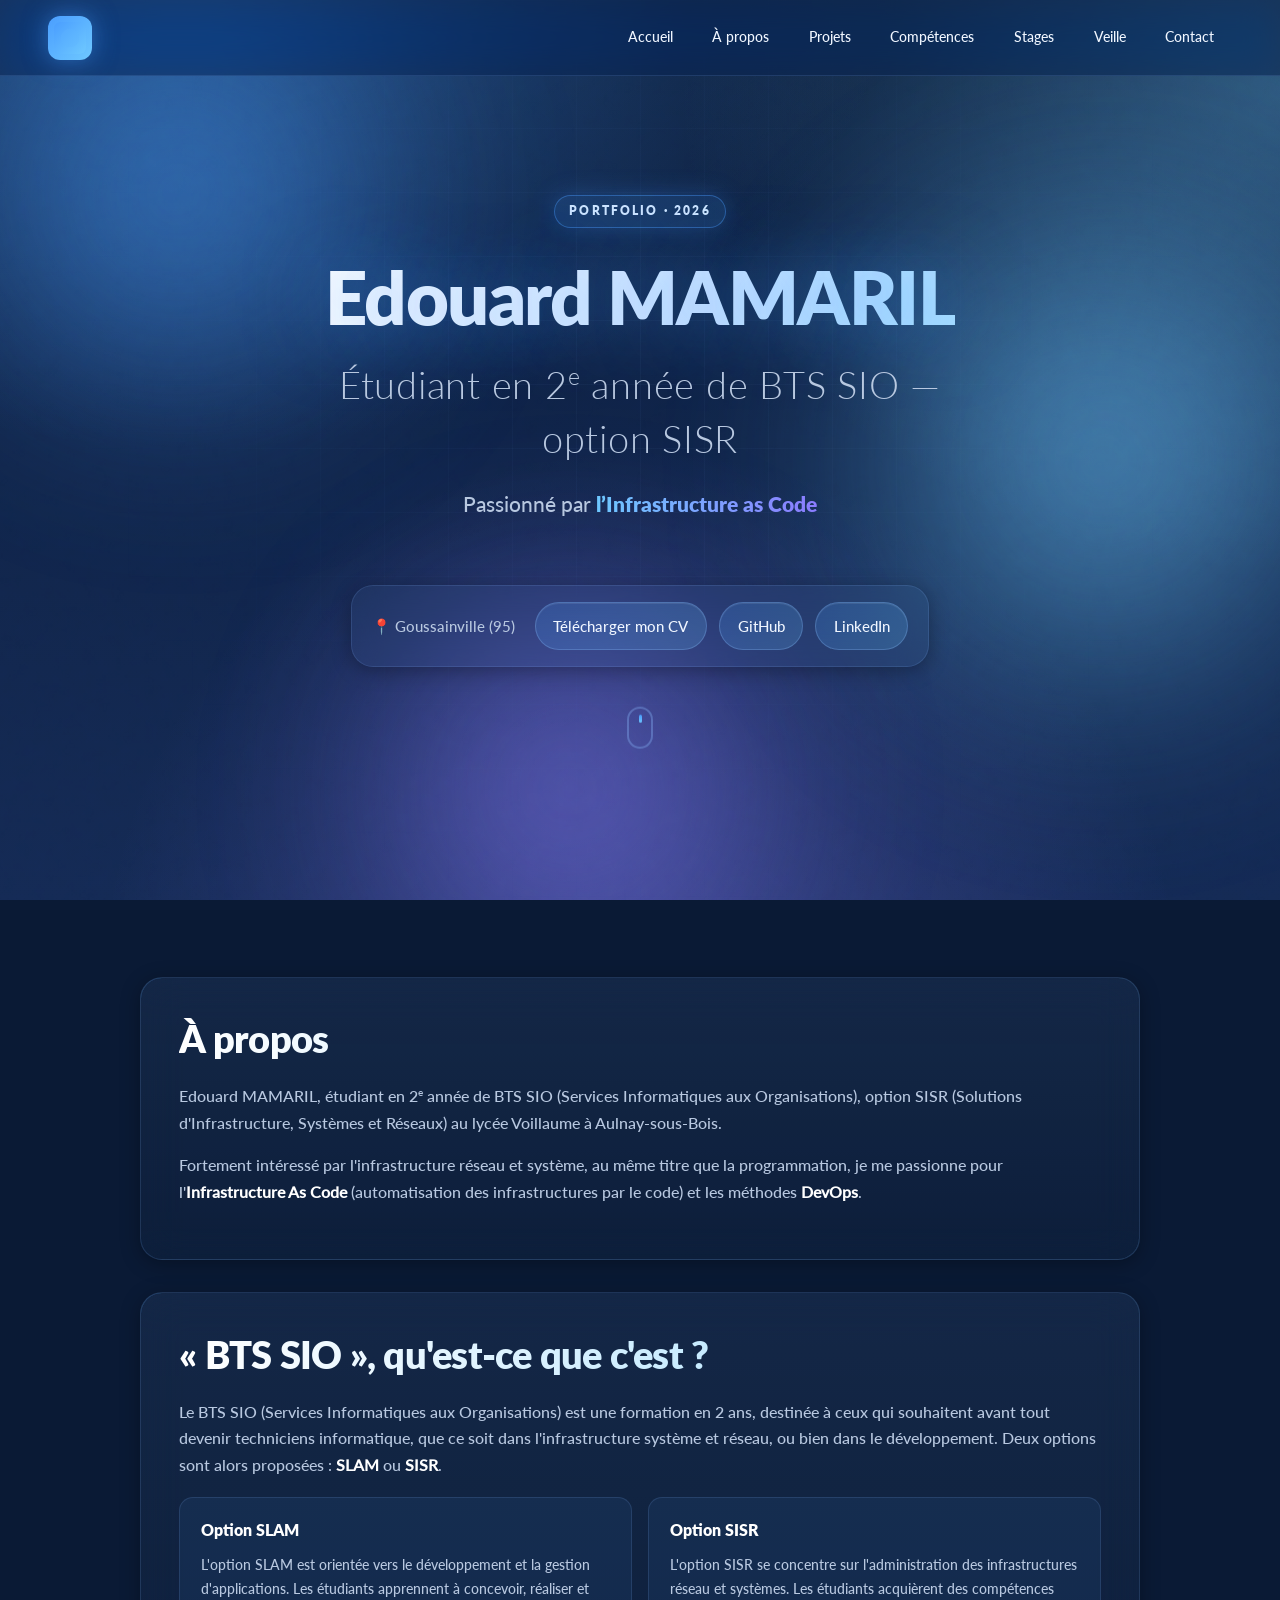
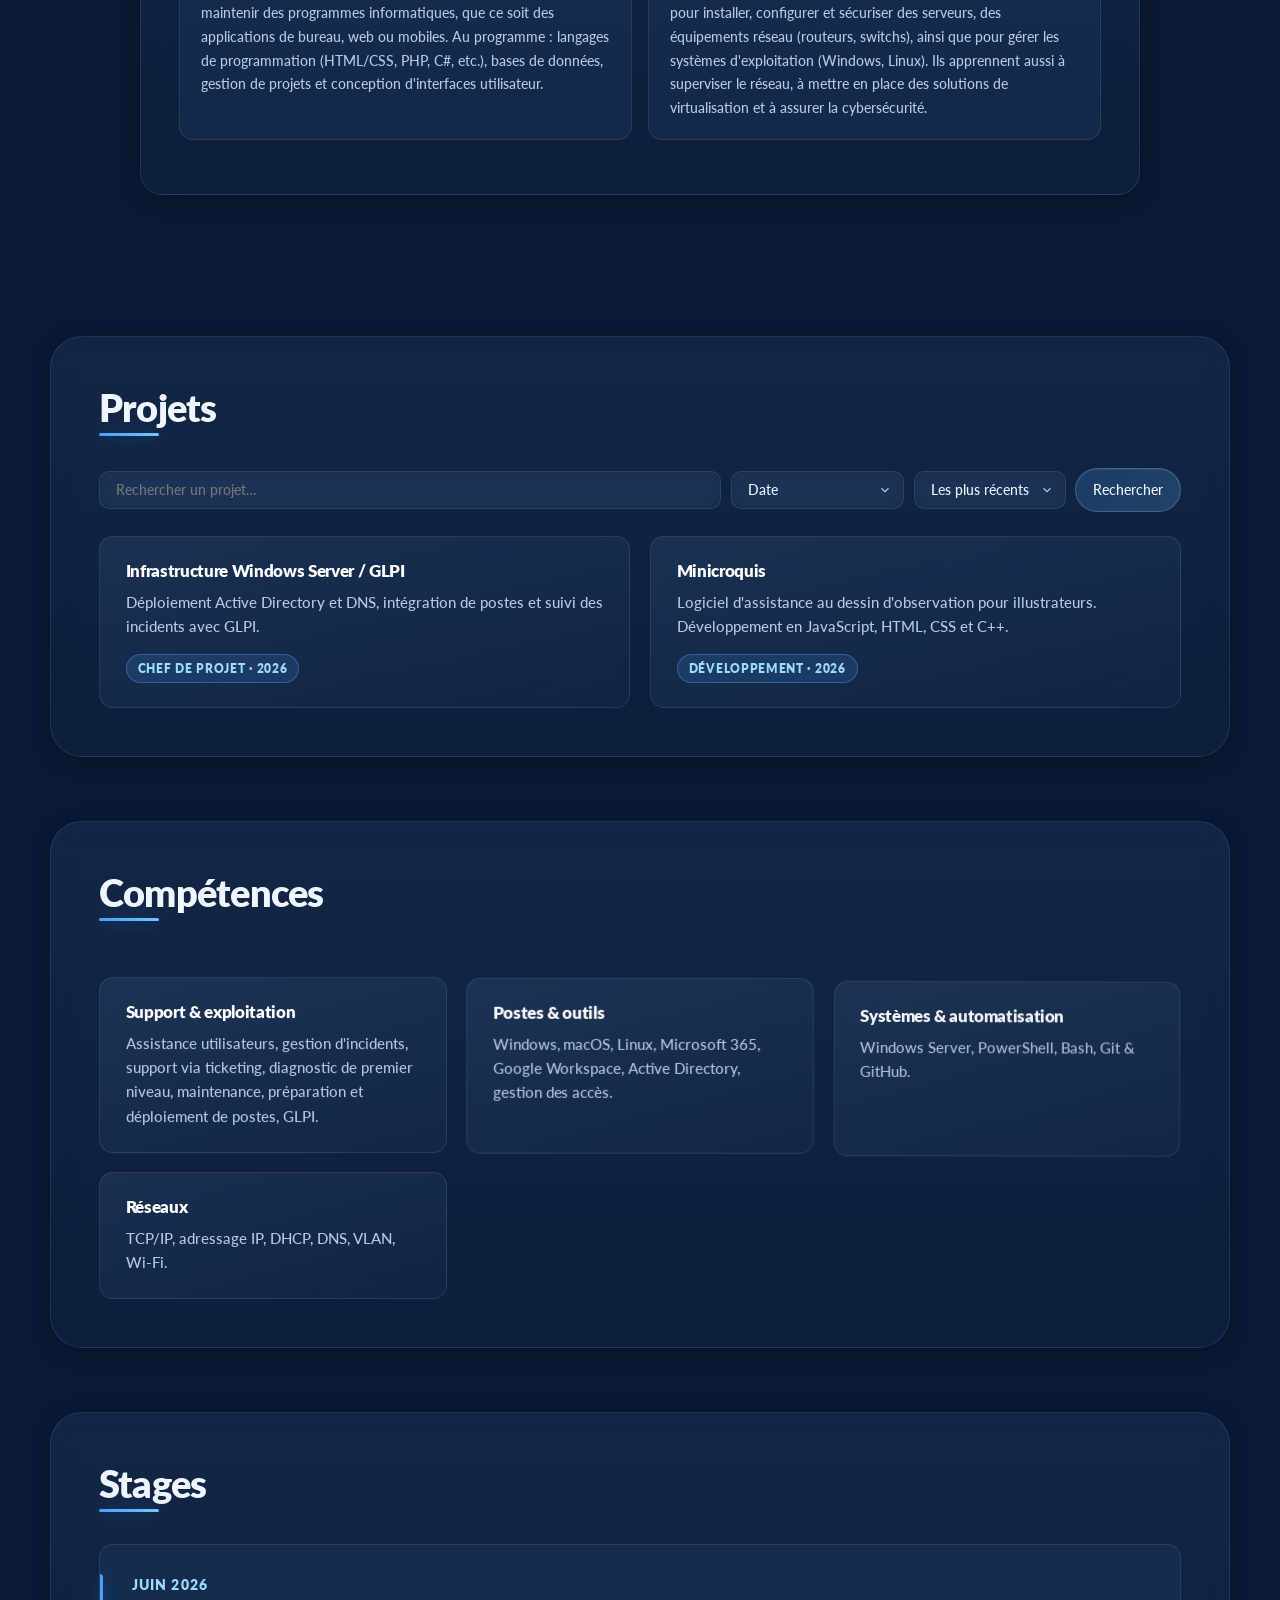
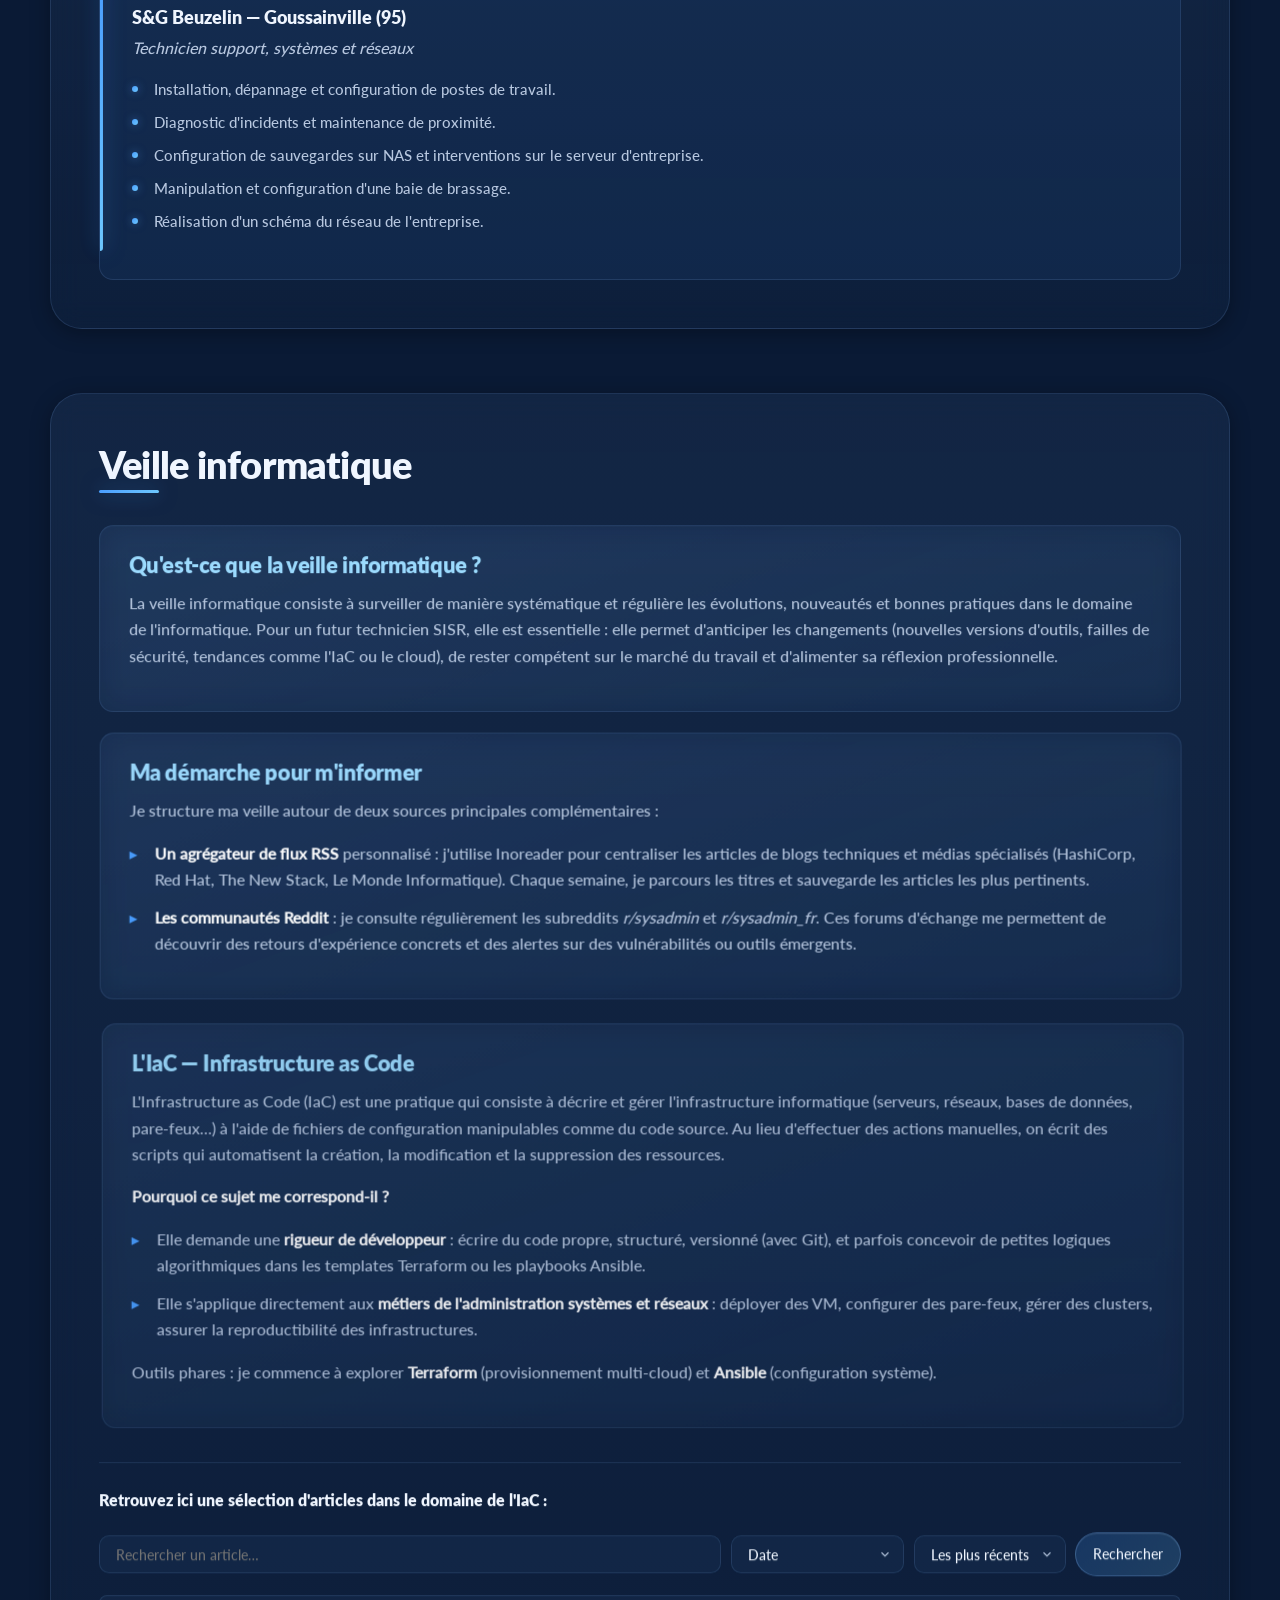
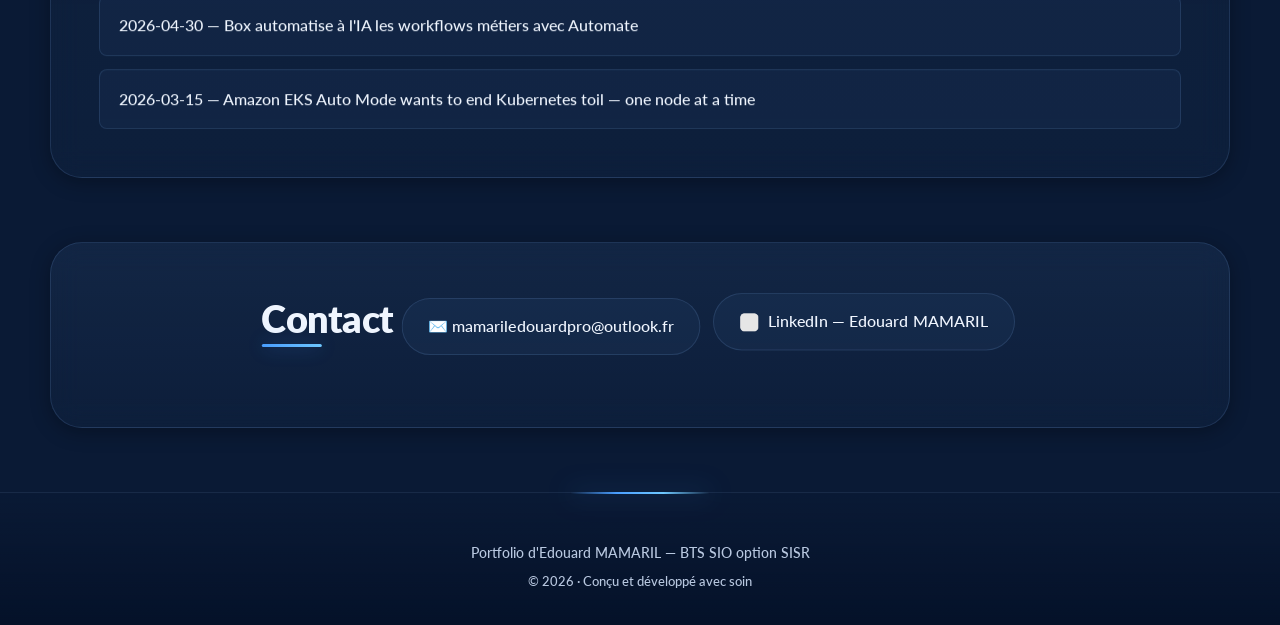
==== commit f077f552: "test3 frontend IA" ====
--- a/index.html
+++ b/index.html
@@ -433,7 +433,7 @@
             </div>
 
             <div id="contact2" class="contact">
-                <img src="media/icons/purple-mail-icon.png" alt="" width="18" height="18" loading="lazy" decoding="async">
+                <img src="media/icons/linkedinicon.png" alt="" width="18" height="18" loading="lazy" decoding="async">
                 <a href="https://www.linkedin.com/in/edouard-m-375b613b0" target="_blank" rel="noopener noreferrer"
                    aria-label="LinkedIn d'Edouard MAMARIL (s'ouvre dans un nouvel onglet)">
                     LinkedIn — Edouard MAMARIL
--- a/style/base.css
+++ b/style/base.css
@@ -1,1204 +1,1501 @@
-/* ============================================================
-   FONTS
-   ============================================================ */
-@font-face {
-    font-family: "Lato-Light";
-    src: url(fonts/lato/Lato-Light.ttf) format("truetype");
-    font-display: swap;
-}
-@font-face {
-    font-family: "Lato-Medium";
-    src: url(fonts/lato/Lato-Medium.ttf) format("truetype");
-    font-display: swap;
-}
-@font-face {
-    font-family: "Lato-Black";
-    src: url(fonts/lato/Lato-Black.ttf) format("truetype");
-    font-display: swap;
-}
-
-/* ============================================================
-   @property — variables transitionnables (trailing light)
-   ============================================================ */
-@property --mx {
-    syntax: "<length>";
-    inherits: false;
-    initial-value: 0px;
-}
-@property --my {
-    syntax: "<length>";
-    inherits: false;
-    initial-value: 0px;
-}
-
-/* ============================================================
-   VARIABLES — thème bleu clair
-   ============================================================ */
-:root {
-    --bg-deep: #0a1a35;
-    --bg-base: #0f2347;
-    --bg-elev: #18305c;
-
-    --bg-glass: rgba(120, 180, 255, 0.06);
-    --bg-glass-strong: rgba(120, 180, 255, 0.12);
-
-    --border-soft: rgba(140, 190, 255, 0.14);
-    --border-strong: rgba(140, 190, 255, 0.28);
-
-    --accent-1: #4a9eff;
-    --accent-2: #6ec8ff;
-    --accent-3: #8b7cff;
-    --accent-cyan: #2dd4ff;
-    --accent-glow: rgba(74, 158, 255, 0.5);
-
-    --text-primary: #f0f6ff;
-    --text-secondary: #b8c8e0;
-    --text-muted: #7d8fa8;
-
-    --radius-sm: 8px;
-    --radius-md: 14px;
-    --radius-lg: 22px;
-    --radius-xl: 32px;
-
-    --shadow-soft: 0 4px 20px rgba(0, 0, 0, 0.3);
-    --shadow-strong: 0 20px 60px rgba(0, 20, 60, 0.5);
-
-    --ease-out-expo: cubic-bezier(0.16, 1, 0.3, 1);
-    --ease-out-quart: cubic-bezier(0.25, 1, 0.5, 1);
-    --ease-smooth: cubic-bezier(0.4, 0, 0.2, 1);
-
-    --dur-fast: 0.28s;
-    --dur: 0.45s;
-    --dur-slow: 0.65s;
-
-    --maxw: 1180px;
-    --header-h: 76px;
-}
-
-/* ============================================================
-   RESET / BASE
-   ============================================================ */
-*,
-*::before,
-*::after {
-    box-sizing: border-box;
-}
-
-html {
-    scroll-behavior: smooth;
-    font-size: 100%;
-    -webkit-text-size-adjust: 100%;
-}
-
-body {
-    margin: 0;
-    padding: 0;
-    min-height: 100vh;
-    font-family: "Lato-Medium", system-ui, -apple-system, "Segoe UI", sans-serif;
-    color: var(--text-primary);
-    background: var(--bg-deep);
-    line-height: 1.65;
-    -webkit-font-smoothing: antialiased;
-    overflow-x: hidden;
-    position: relative;
-}
-
-h1, h2, h3, h4 {
-    font-family: "Lato-Black", "Lato-Medium", sans-serif;
-    letter-spacing: -0.02em;
-    line-height: 1.15;
-    margin: 0 0 0.6em;
-}
-
-h1 { font-size: clamp(2.4rem, 6vw, 4.6rem); }
-h2 { font-size: clamp(1.6rem, 3.2vw, 2.4rem); }
-h3 { font-size: clamp(1.15rem, 2vw, 1.4rem); }
-
-p { margin: 0 0 1em; color: var(--text-secondary); }
-
-a { text-decoration: none; color: inherit; }
-
-ul { padding-left: 1.2rem; }
-
-img, video { max-width: 100%; display: block; }
-
-strong { color: #fff; }
-sup { font-size: 0.6em; }
-
-::-webkit-scrollbar { width: 10px; height: 10px; }
-::-webkit-scrollbar-track { background: var(--bg-deep); }
-::-webkit-scrollbar-thumb {
-    background: linear-gradient(var(--accent-1), var(--accent-2));
-    border-radius: 10px;
-    border: 2px solid var(--bg-deep);
-}
-::-webkit-scrollbar-thumb:hover {
-    background: linear-gradient(var(--accent-3), var(--accent-2));
-}
-
-::selection {
-    background: rgba(74, 158, 255, 0.4);
-    color: #fff;
-}
-
-/* Focus clavier visible */
-:focus-visible {
-    outline: 2px solid var(--accent-2);
-    outline-offset: 3px;
-    border-radius: 6px;
-}
-
-/* ============================================================
-   FOND ANIMÉ — bleu clair
-   ============================================================ */
-.bg-animated {
-    position: fixed;
-    inset: 0;
-    z-index: -1;
-    overflow: hidden;
-    pointer-events: none;
-    background:
-        radial-gradient(1200px 900px at 15% -10%, rgba(74, 158, 255, 0.45), transparent 60%),
-        radial-gradient(1000px 800px at 100% 10%, rgba(110, 200, 255, 0.35), transparent 60%),
-        radial-gradient(900px 900px at 50% 110%, rgba(139, 124, 255, 0.30), transparent 60%),
-        linear-gradient(180deg, #0a1a35 0%, #0f2347 40%, #142a55 100%);
-}
-
-.orb {
-    position: absolute;
-    border-radius: 50%;
-    filter: blur(100px);
-    opacity: 0.75;
-    will-change: transform;
-    transform: translate3d(0, 0, 0);
-}
-
-.orb-1 {
-    width: 560px; height: 560px;
-    background: radial-gradient(circle, #4a9eff 0%, transparent 65%);
-    top: -10%; left: -8%;
-    animation: float-1 22s ease-in-out infinite;
-}
-.orb-2 {
-    width: 660px; height: 660px;
-    background: radial-gradient(circle, #6ec8ff 0%, transparent 65%);
-    top: 15%; right: -12%;
-    animation: float-2 28s ease-in-out infinite;
-}
-.orb-3 {
-    width: 500px; height: 500px;
-    background: radial-gradient(circle, #8b7cff 0%, transparent 65%);
-    bottom: -15%; left: 25%;
-    animation: float-3 32s ease-in-out infinite;
-}
-
-@keyframes float-1 {
-    0%, 100% { transform: translate3d(0, 0, 0) scale(1); }
-    33% { transform: translate3d(120px, 90px, 0) scale(1.12); }
-    66% { transform: translate3d(-60px, 140px, 0) scale(0.95); }
-}
-@keyframes float-2 {
-    0%, 100% { transform: translate3d(0, 0, 0) scale(1); }
-    40% { transform: translate3d(-140px, 120px, 0) scale(1.08); }
-    70% { transform: translate3d(-80px, -60px, 0) scale(0.94); }
-}
-@keyframes float-3 {
-    0%, 100% { transform: translate3d(0, 0, 0) scale(1); }
-    50% { transform: translate3d(160px, -110px, 0) scale(1.15); }
-}
-
-.grid-pattern {
-    position: absolute;
-    inset: 0;
-    background-image:
-        linear-gradient(rgba(140, 190, 255, 0.05) 1px, transparent 1px),
-        linear-gradient(90deg, rgba(140, 190, 255, 0.05) 1px, transparent 1px);
-    background-size: 64px 64px;
-    -webkit-mask-image: radial-gradient(circle at 50% 40%, black 0%, transparent 75%);
-    mask-image: radial-gradient(circle at 50% 40%, black 0%, transparent 75%);
-    opacity: 0.9;
-}
-
-.noise {
-    position: absolute;
-    inset: -100%;
-    background-image: url("data:image/svg+xml,%3Csvg viewBox='0 0 200 200' xmlns='http://www.w3.org/2000/svg'%3E%3Cfilter id='n'%3E%3CfeTurbulence type='fractalNoise' baseFrequency='0.85' numOctaves='3' stitchTiles='stitch'/%3E%3C/filter%3E%3Crect width='100%25' height='100%25' filter='url(%23n)'/%3E%3C/svg%3E");
-    opacity: 0.045;
-    mix-blend-mode: overlay;
-    animation: noise-shift 8s steps(6) infinite;
-}
-@keyframes noise-shift {
-    0% { transform: translate(0, 0); }
-    20% { transform: translate(-2%, 1%); }
-    40% { transform: translate(1%, -2%); }
-    60% { transform: translate(-1%, 2%); }
-    80% { transform: translate(2%, -1%); }
-    100% { transform: translate(0, 0); }
-}
-
-/* ============================================================
-   LIEN D'ÉVITEMENT
-   ============================================================ */
-.skip-link {
-    position: absolute;
-    left: 1rem;
-    top: -4rem;
-    padding: 0.6rem 1rem;
-    background: #fff;
-    color: #0a1a35;
-    border-radius: var(--radius-sm);
-    z-index: 2000;
-    transition: top 0.2s;
-}
-.skip-link:focus { top: 1rem; }
-
-main:focus { outline: none; }
-
-/* ============================================================
-   HEADER
-   ============================================================ */
-header {
-    position: fixed;
-    inset: 0 0 auto 0;
-    height: var(--header-h);
-    display: flex;
-    align-items: center;
-    justify-content: space-between;
-    padding: 0 clamp(1rem, 4vw, 3rem);
-    background: rgba(15, 35, 71, 0.55);
-    backdrop-filter: blur(18px) saturate(160%);
-    -webkit-backdrop-filter: blur(18px) saturate(160%);
-    border-bottom: 1px solid var(--border-soft);
-    z-index: 1000;
-    transition: background var(--dur) var(--ease-smooth),
-                border-color var(--dur) var(--ease-smooth);
-}
-
-#logo {
-    display: block;
-    width: 44px;
-    height: 44px;
-    border-radius: 12px;
-    background: linear-gradient(135deg, var(--accent-1), var(--accent-2));
-    box-shadow: 0 0 24px var(--accent-glow);
-    flex-shrink: 0;
-    position: relative;
-    transition: transform var(--dur) var(--ease-out-expo),
-                box-shadow var(--dur) var(--ease-out-expo);
-}
-#logo::after {
-    content: "";
-    position: absolute;
-    inset: 6px;
-    border-radius: 6px;
-    background: rgba(10, 26, 53, 0.9);
-    background-image: linear-gradient(135deg, var(--accent-1), var(--accent-2));
-    -webkit-mask: radial-gradient(circle at center, transparent 40%, black 42%);
-    mask: radial-gradient(circle at center, transparent 40%, black 42%);
-}
-#logo:hover {
-    transform: rotate(-6deg) scale(1.06);
-    box-shadow: 0 0 36px var(--accent-glow);
-}
-
-#onglets {
-    margin: 0;
-    max-height: none;
-    right: auto;
-}
-
-header ul {
-    display: flex;
-    align-items: center;
-    gap: 0.25rem;
-    list-style: none;
-    margin: 0;
-    padding: 0;
-    flex-wrap: wrap;
-}
-header ul > li { display: inline-flex; }
-
-/* ============================================================
-   BUTTONS
-   ============================================================ */
-.button {
-    display: inline-flex;
-    align-items: center;
-    justify-content: center;
-    gap: 0.4rem;
-    padding: 0.55rem 1.05rem;
-    font-family: "Lato-Medium", sans-serif;
-    font-size: 0.9rem;
-    color: var(--text-primary);
-    background: transparent;
-    border: 1px solid transparent;
-    border-radius: 999px;
-    cursor: pointer;
-    white-space: nowrap;
-    position: relative;
-    overflow: hidden;
-    isolation: isolate;
-
-    transition:
-        color var(--dur-fast) var(--ease-out-expo),
-        transform var(--dur) var(--ease-out-expo),
-        box-shadow var(--dur) var(--ease-out-expo),
-        border-color var(--dur) var(--ease-smooth),
-        background-color var(--dur) var(--ease-smooth);
-}
-
-.button::before {
-    content: "";
-    position: absolute;
-    inset: 0;
-    border-radius: inherit;
-    background: linear-gradient(135deg, rgba(74, 158, 255, 0.35), rgba(110, 200, 255, 0.35));
-    opacity: 0;
-    z-index: -1;
-    transition: opacity var(--dur) var(--ease-out-expo);
-}
-
-.button:hover {
-    color: #fff;
-    transform: translateY(-2px);
-    border-color: var(--border-strong);
-    box-shadow: 0 8px 24px rgba(0, 20, 60, 0.4),
-                0 0 0 1px rgba(74, 158, 255, 0.2);
-}
-.button:hover::before { opacity: 1; }
-
-.button:active {
-    transform: translateY(0) scale(0.98);
-    transition-duration: 0.1s;
-}
-
-#infoSup .button,
-.btn-filtre {
-    background: linear-gradient(135deg, rgba(74, 158, 255, 0.20), rgba(110, 200, 255, 0.20));
-    border: 1px solid var(--border-strong);
-    box-shadow: inset 0 1px 0 rgba(255, 255, 255, 0.08);
-}
-#infoSup .button:hover,
-.btn-filtre:hover {
-    border-color: rgba(74, 158, 255, 0.65);
-    box-shadow: 0 10px 32px rgba(0, 20, 60, 0.5),
-                0 0 40px rgba(74, 158, 255, 0.4),
-                inset 0 1px 0 rgba(255, 255, 255, 0.15);
-}
-
-/* ============================================================
-   FORM CONTROLS
-   ============================================================ */
-#srchbar-projets,
-#srchbar-veille,
-.filter1,
-.filter2 {
-    appearance: none;
-    -webkit-appearance: none;
-    padding: 0.6rem 1rem;
-    font-family: "Lato-Medium", sans-serif;
-    font-size: 0.9rem;
-    color: var(--text-primary);
-    background: var(--bg-glass);
-    border: 1px solid var(--border-soft);
-    border-radius: 10px;
-    outline: none;
-    backdrop-filter: blur(10px);
-    transition:
-        border-color var(--dur) var(--ease-out-expo),
-        background var(--dur) var(--ease-out-expo),
-        box-shadow var(--dur) var(--ease-out-expo),
-        transform var(--dur) var(--ease-out-expo);
-}
-
-.srchbar { min-width: 200px; flex: 1 1 220px; }
-
-.filter1,
-.filter2 {
-    background-image: url("data:image/svg+xml;charset=UTF-8,%3csvg xmlns='http://www.w3.org/2000/svg' viewBox='0 0 24 24' fill='none' stroke='%23b8c8e0' stroke-width='2'%3e%3cpolyline points='6 9 12 15 18 9'/%3e%3c/svg%3e");
-    background-repeat: no-repeat;
-    background-position: right 0.7rem center;
-    background-size: 14px;
-    padding-right: 2.2rem;
-}
-
-.srchbar:focus,
-.filter1:focus,
-.filter2:focus {
-    border-color: rgba(74, 158, 255, 0.7);
-    background-color: rgba(74, 158, 255, 0.10);
-    box-shadow: 0 0 0 3px rgba(74, 158, 255, 0.20);
-    transform: translateY(-1px);
-}
-
-.filter1 option,
-.filter2 option {
-    background: var(--bg-elev);
-    color: var(--text-primary);
-}
-
-.filtre form {
-    display: flex;
-    flex-wrap: wrap;
-    gap: 0.6rem;
-    align-items: center;
-    margin-bottom: 1.2rem;
-    width: 100%;
-}
-
-/* ============================================================
-   LAYOUT
-   ============================================================ */
-main { position: relative; z-index: 1; }
-
-section {
-    width: min(100% - 2.5rem, var(--maxw));
-    margin-inline: auto;
-    padding: clamp(3rem, 6vw, 5rem) 0;
-}
-
-/* ============================================================
-   HERO
-   ============================================================ */
-#accueil {
-    min-height: 100vh;
-    display: flex;
-    flex-direction: column;
-    justify-content: center;
-    align-items: center;
-    text-align: center;
-    padding-top: calc(var(--header-h) + 2rem);
-    padding-bottom: 6rem;
-    gap: 0.5rem;
-    width: min(100% - 2.5rem, 900px);
-    position: relative;
-}
-
-.badge {
-    display: inline-block;
-    padding: 0.35rem 0.9rem;
-    font-size: 0.75rem;
-    font-family: "Lato-Black", sans-serif;
-    letter-spacing: 0.18em;
-    text-transform: uppercase;
-    color: #cde4ff;
-    background: rgba(74, 158, 255, 0.15);
-    border: 1px solid rgba(74, 158, 255, 0.4);
-    border-radius: 999px;
-    margin-bottom: 1.2rem;
-    box-shadow: 0 0 24px rgba(74, 158, 255, 0.25);
-    animation: badge-pulse 4s ease-in-out infinite;
-}
-@keyframes badge-pulse {
-    0%, 100% { box-shadow: 0 0 24px rgba(74, 158, 255, 0.25); }
-    50% { box-shadow: 0 0 40px rgba(74, 158, 255, 0.5); }
-}
-
-#accueil h1 {
-    background: linear-gradient(120deg, #fff 0%, #cde4ff 30%, #9ddcff 55%, #fff 90%);
-    background-size: 200% 200%;
-    -webkit-background-clip: text;
-    background-clip: text;
-    color: transparent;
-    text-shadow: 0 0 80px rgba(74, 158, 255, 0.6);
-    margin-bottom: 0.15em;
-    animation: shimmer 8s ease-in-out infinite;
-}
-@keyframes shimmer {
-    0%, 100% { background-position: 0% 50%; }
-    50% { background-position: 100% 50%; }
-}
-
-#accueil h2 {
-    font-family: "Lato-Light", sans-serif;
-    font-weight: 300;
-    color: var(--text-secondary);
-    letter-spacing: 0.02em;
-    margin-bottom: 0.8rem;
-}
-
-/* Texte rotatif */
-.hero-rotate {
-    font-size: clamp(1rem, 2.2vw, 1.3rem);
-    color: var(--text-secondary);
-    margin: 0 0 2.2rem;
-}
-.rotating-text {
-    display: inline-block;
-    font-family: "Lato-Black", sans-serif;
-    background: linear-gradient(90deg, var(--accent-2), var(--accent-3));
-    -webkit-background-clip: text;
-    background-clip: text;
-    color: transparent;
-    transition: opacity 0.35s var(--ease-smooth), transform 0.35s var(--ease-smooth);
-}
-.rotating-text.is-out { opacity: 0; transform: translateY(-0.4em); }
-.rotating-text.is-in  { opacity: 0; transform: translateY(0.4em); }
-
-#infoSup {
-    display: flex;
-    flex-wrap: wrap;
-    justify-content: center;
-    align-items: center;
-    gap: 0.6rem;
-    padding: 0.9rem 1.2rem;
-    border-radius: var(--radius-lg);
-    background: rgba(120, 180, 255, 0.06);
-    border: 1px solid var(--border-soft);
-    backdrop-filter: blur(16px);
-    -webkit-backdrop-filter: blur(16px);
-    box-shadow: var(--shadow-soft);
-}
-
-#localisation {
-    margin: 0 0.8rem 0 0.4rem;
-    color: var(--text-secondary);
-    font-size: 0.9rem;
-    white-space: nowrap;
-}
-
-.scroll-indicator {
-    position: absolute;
-    bottom: 2rem;
-    left: 50%;
-    transform: translateX(-50%);
-    width: 26px;
-    height: 42px;
-    border: 2px solid rgba(140, 190, 255, 0.35);
-    border-radius: 999px;
-    display: flex;
-    justify-content: center;
-    padding-top: 6px;
-}
-.scroll-indicator span {
-    display: block;
-    width: 3px;
-    height: 8px;
-    border-radius: 2px;
-    background: linear-gradient(180deg, var(--accent-1), var(--accent-2));
-    animation: scroll-dot 2s ease-in-out infinite;
-}
-@keyframes scroll-dot {
-    0% { transform: translateY(0); opacity: 1; }
-    60% { transform: translateY(14px); opacity: 0; }
-    61% { transform: translateY(0); opacity: 0; }
-    100% { transform: translateY(0); opacity: 1; }
-}
-
-/* ============================================================
-   À PROPOS
-   ============================================================ */
-#aPropos {
-    display: flex;
-    flex-direction: column;
-    gap: 2rem;
-    margin-bottom: 4rem;
-    width: min(100% - 2.5rem, 1000px);
-}
-
-.blur_div {
-    padding: clamp(1.4rem, 3vw, 2.4rem);
-    border-radius: var(--radius-lg);
-    background: linear-gradient(180deg, rgba(120, 180, 255, 0.09), rgba(120, 180, 255, 0.03));
-    border: 1px solid var(--border-soft);
-    backdrop-filter: blur(20px);
-    -webkit-backdrop-filter: blur(20px);
-    box-shadow: var(--shadow-soft);
-    position: relative;
-    overflow: hidden;
-    transition:
-        transform var(--dur-slow) var(--ease-out-expo),
-        border-color var(--dur) var(--ease-smooth),
-        box-shadow var(--dur-slow) var(--ease-out-expo),
-        background-color var(--dur) var(--ease-smooth);
-}
-
-.blur_div::before {
-    content: "";
-    position: absolute;
-    inset: -1px;
-    border-radius: inherit;
-    padding: 1px;
-    background: linear-gradient(135deg, rgba(74, 158, 255, 0.5), transparent 40%, rgba(110, 200, 255, 0.4));
-    -webkit-mask: linear-gradient(#000 0 0) content-box, linear-gradient(#000 0 0);
-    -webkit-mask-composite: xor;
-    mask-composite: exclude;
-    pointer-events: none;
-    opacity: 0.75;
-    transition: opacity var(--dur-slow) var(--ease-out-expo);
-}
-.blur_div:hover {
-    transform: translateY(-4px);
-    border-color: var(--border-strong);
-    box-shadow: var(--shadow-strong);
-}
-.blur_div:hover::before { opacity: 1; }
-
-#descMe { margin: 0; }
-
-#descMe h2,
-#descBTS h2 {
-    background: linear-gradient(90deg, #fff, #9ddcff);
-    -webkit-background-clip: text;
-    background-clip: text;
-    color: transparent;
-}
-
-#descBTS ul {
-    list-style: none;
-    padding: 0;
-    display: grid;
-    grid-template-columns: repeat(auto-fit, minmax(260px, 1fr));
-    gap: 1rem;
-    margin-top: 1.2rem;
-}
-
-.desc {
-    padding: 1.2rem 1.3rem;
-    border-radius: var(--radius-md);
-    background: rgba(74, 158, 255, 0.08);
-    border: 1px solid var(--border-soft);
-    font-family: "Lato-Black", sans-serif;
-    color: #fff;
-    font-size: 1rem;
-    transition:
-        background-color var(--dur) var(--ease-out-expo),
-        transform var(--dur) var(--ease-out-expo),
-        border-color var(--dur) var(--ease-smooth),
-        box-shadow var(--dur-slow) var(--ease-out-expo);
-}
-.desc:hover {
-    background: rgba(74, 158, 255, 0.16);
-    border-color: rgba(74, 158, 255, 0.5);
-    transform: translateY(-3px);
-    box-shadow: 0 14px 40px rgba(0, 20, 60, 0.5),
-                0 0 30px rgba(74, 158, 255, 0.25);
-}
-.desc p {
-    font-family: "Lato-Medium", sans-serif;
-    font-size: 0.9rem;
-    color: var(--text-secondary);
-    margin: 0.6rem 0 0;
-    font-weight: 400;
-}
-
-/* ============================================================
-   SECTION HEADINGS
-   ============================================================ */
-#projets h2,
-#competences h2,
-#stages h2,
-#veille h2,
-#contact h2 {
-    position: relative;
-    display: inline-block;
-    padding-bottom: 0.4rem;
-    margin-bottom: 2rem;
-}
-#projets h2::after,
-#competences h2::after,
-#stages h2::after,
-#veille h2::after,
-#contact h2::after {
-    content: "";
-    position: absolute;
-    left: 0;
-    bottom: 0;
-    width: 60px;
-    height: 3px;
-    border-radius: 2px;
-    background: linear-gradient(90deg, var(--accent-1), var(--accent-2));
-    box-shadow: 0 0 20px var(--accent-glow);
-    transition: width var(--dur-slow) var(--ease-out-expo);
-}
-
-/* ============================================================
-   SECTIONS GLASS
-   ============================================================ */
-#projets,
-#competences,
-#stages,
-#veille,
-#contact {
-    border-radius: var(--radius-xl);
-    border: 1px solid var(--border-soft);
-    background: linear-gradient(180deg, rgba(120, 180, 255, 0.08), rgba(120, 180, 255, 0.03));
-    backdrop-filter: blur(14px);
-    -webkit-backdrop-filter: blur(14px);
-    padding: clamp(1.8rem, 4vw, 3rem);
-    margin-bottom: 4rem;
-    box-shadow: var(--shadow-soft);
-    scroll-margin-top: calc(var(--header-h) + 20px);
-    position: relative;
-    overflow: hidden;
-}
-#projets::before,
-#competences::before,
-#stages::before,
-#veille::before,
-#contact::before {
-    content: "";
-    position: absolute;
-    top: -1px;
-    left: 10%;
-    right: 10%;
-    height: 1px;
-    background: linear-gradient(90deg, transparent, rgba(74, 158, 255, 0.7), transparent);
-    pointer-events: none;
-}
-
-/* ============================================================
-   GRID — cartes avec trailing light
-   ============================================================ */
-.grid {
-    display: grid;
-    grid-template-columns: repeat(auto-fit, minmax(280px, 1fr));
-    gap: 1.2rem;
-    width: 100%;
-    margin-top: 1.5rem;
-}
-
-.box {
-    position: relative;
-    padding: 1.5rem 1.6rem;
-    border-radius: var(--radius-md);
-    background: linear-gradient(160deg, rgba(120, 180, 255, 0.10), rgba(120, 180, 255, 0.03));
-    border: 1px solid var(--border-soft);
-    cursor: pointer;
-    overflow: hidden;
-    isolation: isolate;
-    --mx: 0px;
-    --my: 0px;
-
-    transition:
-        transform var(--dur-slow) var(--ease-out-expo),
-        border-color var(--dur) var(--ease-smooth),
-        background-color var(--dur) var(--ease-smooth),
-        box-shadow var(--dur-slow) var(--ease-out-expo),
-        --mx 0.18s linear,
-        --my 0.18s linear;
-}
-
-.box h3 {
-    font-family: "Lato-Black", sans-serif;
-    font-size: 1.05rem;
-    color: #fff;
-    margin: 0 0 0.6rem;
-    transition: color var(--dur) var(--ease-out-expo);
-}
-.box p {
-    margin: 0;
-    font-size: 0.92rem;
-    color: var(--text-secondary);
-    transition: color var(--dur) var(--ease-out-expo);
-}
-
-.box::after {
-    content: "";
-    position: absolute;
-    inset: 0;
-    border-radius: inherit;
-    background: radial-gradient(
-        420px 220px at var(--mx) var(--my),
-        rgba(74, 158, 255, 0.30),
-        transparent 65%
-    );
-    opacity: 0;
-    transition: opacity var(--dur-slow) var(--ease-out-expo);
-    pointer-events: none;
-    z-index: -1;
-}
-
-.box:hover {
-    transform: translateY(-6px);
-    border-color: rgba(74, 158, 255, 0.6);
-    box-shadow:
-        0 24px 60px rgba(0, 20, 60, 0.55),
-        0 0 50px rgba(74, 158, 255, 0.30);
-}
-.box:hover::after { opacity: 1; }
-.box:hover p { color: #d6e4f5; }
-
-.tag {
-    display: inline-block;
-    margin-top: 1rem;
-    padding: 0.25rem 0.7rem;
-    font-size: 0.72rem;
-    letter-spacing: 0.06em;
-    text-transform: uppercase;
-    color: #9ddcff;
-    background: rgba(74, 158, 255, 0.15);
-    border: 1px solid rgba(74, 158, 255, 0.4);
-    border-radius: 999px;
-    font-family: "Lato-Black", sans-serif;
-    transition:
-        background-color var(--dur) var(--ease-out-expo),
-        border-color var(--dur) var(--ease-smooth),
-        color var(--dur) var(--ease-out-expo);
-}
-.box:hover .tag {
-    background: rgba(74, 158, 255, 0.28);
-    border-color: rgba(74, 158, 255, 0.7);
-    color: #d0ecff;
-}
-
-.no-result {
-    grid-column: 1 / -1;
-    text-align: center;
-    color: var(--text-muted);
-    margin: 1rem 0 0;
-}
-
-/* ============================================================
-   STAGES
-   ============================================================ */
-#exp1 {
-    width: 100%;
-    padding: 1.8rem 1.8rem 1.8rem 2rem;
-    border-radius: var(--radius-md);
-    background: rgba(74, 158, 255, 0.08);
-    border: 1px solid var(--border-soft);
-    position: relative;
-    transition:
-        transform var(--dur-slow) var(--ease-out-expo),
-        border-color var(--dur) var(--ease-smooth),
-        background-color var(--dur) var(--ease-smooth),
-        box-shadow var(--dur-slow) var(--ease-out-expo);
-}
-#exp1::before {
-    content: "";
-    position: absolute;
-    left: 0;
-    top: 1.8rem;
-    bottom: 1.8rem;
-    width: 3px;
-    border-radius: 0 3px 3px 0;
-    background: linear-gradient(180deg, var(--accent-1), var(--accent-2));
-    box-shadow: 0 0 20px var(--accent-glow);
-    transition: top var(--dur-slow) var(--ease-out-expo),
-                bottom var(--dur-slow) var(--ease-out-expo);
-}
-#exp1:hover {
-    transform: translateX(6px);
-    border-color: rgba(74, 158, 255, 0.5);
-    background: rgba(74, 158, 255, 0.12);
-    box-shadow: 0 18px 50px rgba(0, 20, 60, 0.5),
-                0 0 40px rgba(74, 158, 255, 0.22);
-}
-#exp1:hover::before { top: 1rem; bottom: 1rem; }
-
-.exp-date {
-    font-family: "Lato-Black", sans-serif;
-    color: #9ddcff;
-    letter-spacing: 0.08em;
-    font-size: 0.85rem;
-    text-transform: uppercase;
-    margin-bottom: 0.4rem;
-}
-.exp-entreprise {
-    color: var(--text-primary);
-    font-family: "Lato-Black", sans-serif;
-    font-size: 1.1rem;
-    margin-bottom: 0.2rem;
-}
-.exp-poste {
-    color: var(--text-secondary);
-    font-style: italic;
-    margin-bottom: 1rem;
-}
-#exp1 ul {
-    list-style: none;
-    padding: 0;
-    display: grid;
-    gap: 0.5rem;
-}
-#exp1 ul li {
-    position: relative;
-    padding-left: 1.4rem;
-    color: var(--text-secondary);
-    font-size: 0.95rem;
-    transition: color var(--dur) var(--ease-out-expo);
-}
-#exp1 ul li::before {
-    content: "";
-    position: absolute;
-    left: 0;
-    top: 0.55em;
-    width: 6px;
-    height: 6px;
-    border-radius: 50%;
-    background: linear-gradient(135deg, var(--accent-1), var(--accent-2));
-    box-shadow: 0 0 8px var(--accent-glow);
-    transition: transform var(--dur) var(--ease-out-expo);
-}
-#exp1:hover ul li { color: #d6e4f5; }
-#exp1:hover ul li::before { transform: scale(1.4); }
-
-/* ============================================================
-   VEILLE
-   ============================================================ */
-#explic_veille {
-    display: flex;
-    flex-direction: column;
-    gap: 1.2rem;
-    width: 100%;
-}
-
-.desc_veille {
-    padding: 1.6rem 1.8rem;
-    border-radius: var(--radius-md);
-    background: linear-gradient(160deg, rgba(120, 180, 255, 0.08), rgba(120, 180, 255, 0.02));
-    border: 1px solid var(--border-soft);
-    backdrop-filter: blur(16px);
-    -webkit-backdrop-filter: blur(16px);
-    transition:
-        transform var(--dur-slow) var(--ease-out-expo),
-        border-color var(--dur) var(--ease-smooth),
-        box-shadow var(--dur-slow) var(--ease-out-expo);
-}
-.desc_veille:hover {
-    transform: translateY(-4px);
-    border-color: rgba(110, 200, 255, 0.5);
-    box-shadow: 0 22px 55px rgba(0, 20, 60, 0.5),
-                0 0 45px rgba(110, 200, 255, 0.22);
-}
-.desc_veille h3 {
-    color: #9ddcff;
-    margin-bottom: 0.8rem;
-    transition: color var(--dur) var(--ease-out-expo);
-}
-.desc_veille:hover h3 { color: #c0eaff; }
-
-.desc_veille ul {
-    list-style: none;
-    padding: 0;
-    display: grid;
-    gap: 0.7rem;
-    margin-top: 0.8rem;
-}
-.desc_veille ul li {
-    position: relative;
-    padding-left: 1.6rem;
-    color: var(--text-secondary);
-}
-.desc_veille ul li::before {
-    content: "▸";
-    position: absolute;
-    left: 0;
-    color: var(--accent-1);
-    font-weight: 700;
-}
-
-#articles {
-    margin-top: 2.5rem;
-    padding-top: 1.5rem;
-    border-top: 1px solid var(--border-soft);
-    width: 100%;
-}
-#articles > p:first-child {
-    color: var(--text-primary);
-    font-family: "Lato-Black", sans-serif;
-    margin-bottom: 1.2rem;
-}
-
-#art_container-veille {
-    display: grid;
-    gap: 0.8rem;
-    margin-top: 1rem;
-}
-#art_container-veille > div {
-    padding: 1rem 1.2rem;
-    border-radius: var(--radius-sm);
-    background: rgba(120, 180, 255, 0.05);
-    border: 1px solid var(--border-soft);
-    transition:
-        background-color var(--dur) var(--ease-out-expo),
-        border-color var(--dur) var(--ease-smooth),
-        transform var(--dur) var(--ease-out-expo),
-        box-shadow var(--dur-slow) var(--ease-out-expo);
-}
-#art_container-veille > div:hover {
-    background: rgba(74, 158, 255, 0.12);
-    border-color: rgba(74, 158, 255, 0.5);
-    transform: translateX(6px);
-    box-shadow: 0 12px 30px rgba(0, 20, 60, 0.4);
-}
-#art_container-veille a {
-    color: var(--text-primary);
-    font-family: "Lato-Medium", sans-serif;
-    transition: color var(--dur) var(--ease-out-expo);
-}
-#art_container-veille a:hover { color: #9ddcff; }
-
-/* ============================================================
-   CONTACT
-   ============================================================ */
-#contact { text-align: center; }
-
-#contact .contact {
-    display: inline-flex;
-    align-items: center;
-    justify-content: center;
-    gap: 0.6rem;
-    padding: 0.9rem 1.6rem;
-    margin: 0.3rem;
-    border-radius: 999px;
-    background: rgba(120, 180, 255, 0.05);
-    border: 1px solid var(--border-soft);
-    color: var(--text-primary);
-    font-family: "Lato-Medium", sans-serif;
-    transition:
-        background-color var(--dur) var(--ease-out-expo),
-        border-color var(--dur) var(--ease-smooth),
-        transform var(--dur) var(--ease-out-expo),
-        box-shadow var(--dur-slow) var(--ease-out-expo),
-        color var(--dur-fast) var(--ease-out-expo);
-}
-#contact .contact:hover {
-    background: rgba(74, 158, 255, 0.16);
-    border-color: rgba(74, 158, 255, 0.55);
-    transform: translateY(-3px);
-    box-shadow: 0 14px 40px rgba(0, 20, 60, 0.5),
-                0 0 40px rgba(74, 158, 255, 0.3);
-    color: #fff;
-}
-#contact .contact a { color: inherit; }
-
-#contact2 img {
-    width: 18px;
-    height: 18px;
-    object-fit: contain;
-    filter: brightness(0) invert(0.9);
-}
-
-/* ============================================================
-   FOOTER
-   ============================================================ */
-footer {
-    position: relative;
-    margin-top: 4rem;
-    padding: 3rem 1.5rem 2rem;
-    text-align: center;
-    color: var(--text-muted);
-    font-size: 0.9rem;
-    background: linear-gradient(180deg, transparent, rgba(0, 10, 30, 0.5));
-    border-top: 1px solid var(--border-soft);
-}
-footer::before {
-    content: "";
-    position: absolute;
-    top: -1px;
-    left: 50%;
-    transform: translateX(-50%);
-    width: 140px;
-    height: 2px;
-    border-radius: 2px;
-    background: linear-gradient(90deg, transparent, var(--accent-1), var(--accent-2), transparent);
-    box-shadow: 0 0 24px var(--accent-glow);
-}
-
-/* ============================================================
-   UTILITAIRES
-   ============================================================ */
-.visually-hidden {
-    position: absolute;
-    width: 1px;
-    height: 1px;
-    padding: 0;
-    margin: -1px;
-    overflow: hidden;
-    clip: rect(0, 0, 0, 0);
-    white-space: nowrap;
-    border: 0;
-}
-
-/* ============================================================
-   RESPONSIVE
-   ============================================================ */
-@media (max-width: 900px) {
-    :root { --header-h: 64px; }
-
-    header {
-        flex-direction: column;
-        height: auto;
-        padding: 0.6rem 1rem;
-    }
-    #logo { width: 36px; height: 36px; }
-    #onglets { width: 100%; }
-    header ul {
-        justify-content: center;
-        gap: 0.15rem;
-        width: 100%;
-    }
-    .button {
-        font-size: 0.82rem;
-        padding: 0.45rem 0.8rem;
-    }
-
-    #accueil {
-        min-height: auto;
-        padding: 6rem 1.25rem 5rem;
-    }
-
-    #infoSup {
-        flex-direction: column;
-        width: 100%;
-        padding: 1rem;
-    }
-    #localisation {
-        margin: 0 0 0.4rem;
-        white-space: normal;
-    }
-    #infoSup .button { width: 100%; }
-
-    section {
-        width: calc(100% - 1.5rem);
-        padding: 2.5rem 0;
-    }
-
-    #projets,
-    #competences,
-    #stages,
-    #veille,
-    #contact {
-        border-radius: var(--radius-lg);
-        padding: 1.5rem 1.1rem;
-        margin-bottom: 2.5rem;
-    }
-
-    .filtre form { flex-direction: column; }
-    .srchbar,
-    .filter1,
-    .filter2,
-    .btn-filtre { width: 100%; }
-
-    #descBTS ul { grid-template-columns: 1fr; }
-
-    .orb { filter: blur(80px); opacity: 0.55; }
-    .orb-1 { width: 380px; height: 380px; }
-    .orb-2 { width: 440px; height: 440px; }
-    .orb-3 { width: 340px; height: 340px; }
-}
-
-@media (max-width: 480px) {
-    #accueil h1 { font-size: 2.2rem; }
-    #accueil h2 { font-size: 1rem; }
-    .grid { grid-template-columns: 1fr; }
-    .badge { font-size: 0.68rem; letter-spacing: 0.14em; }
-}
-
-/* ============================================================
-   ACCESSIBILITÉ — reduced motion
-   ============================================================ */
-@media (prefers-reduced-motion: reduce) {
-    *,
-    *::before,
-    *::after {
-        animation-duration: 0.001ms !important;
-        animation-iteration-count: 1 !important;
-        transition-duration: 0.001ms !important;
-        scroll-behavior: auto !important;
-    }
-    .orb { opacity: 0.4; }
-    .noise { display: none; }
-}+/* ============================================================
+   FONTS
+   ============================================================ */
+@font-face {
+    font-family: "Lato-Light";
+    src: url(fonts/lato/Lato-Light.ttf) format("truetype");
+    font-display: swap;
+}
+@font-face {
+    font-family: "Lato-Medium";
+    src: url(fonts/lato/Lato-Medium.ttf) format("truetype");
+    font-display: swap;
+}
+@font-face {
+    font-family: "Lato-Black";
+    src: url(fonts/lato/Lato-Black.ttf) format("truetype");
+    font-display: swap;
+}
+
+/* ============================================================
+   @property — variables transitionnables (trailing light)
+   ============================================================ */
+@property --mx {
+    syntax: "<length>";
+    inherits: false;
+    initial-value: 0px;
+}
+@property --my {
+    syntax: "<length>";
+    inherits: false;
+    initial-value: 0px;
+}
+
+/* ============================================================
+   VARIABLES
+   ============================================================ */
+:root {
+    --bg-deep: #0a1a35;
+    --bg-base: #0f2347;
+    --bg-elev: #18305c;
+
+    --bg-glass: rgba(120, 180, 255, 0.06);
+    --bg-glass-strong: rgba(120, 180, 255, 0.12);
+
+    --border-soft: rgba(140, 190, 255, 0.14);
+    --border-strong: rgba(140, 190, 255, 0.28);
+
+    --accent-1: #4a9eff;
+    --accent-2: #6ec8ff;
+    --accent-3: #8b7cff;
+    --accent-cyan: #2dd4ff;
+    --accent-glow: rgba(74, 158, 255, 0.5);
+
+    --text-primary: #f0f6ff;
+    --text-secondary: #b8c8e0;
+    --text-muted: #7d8fa8;
+
+    --radius-sm: 8px;
+    --radius-md: 14px;
+    --radius-lg: 22px;
+    --radius-xl: 32px;
+
+    --shadow-soft: 0 4px 20px rgba(0, 0, 0, 0.3);
+    --shadow-strong: 0 20px 60px rgba(0, 20, 60, 0.5);
+
+    --ease-out-expo: cubic-bezier(0.16, 1, 0.3, 1);
+    --ease-out-quart: cubic-bezier(0.25, 1, 0.5, 1);
+    --ease-smooth: cubic-bezier(0.4, 0, 0.2, 1);
+
+    --dur-fast: 0.28s;
+    --dur: 0.45s;
+    --dur-slow: 0.65s;
+
+    --maxw: 1180px;
+    --page-gutter: clamp(1rem, 3vw, 2rem);
+
+    /* Hauteur du header : mise à jour automatiquement par main.js */
+    --header-offset: 76px;
+}
+
+/* ============================================================
+   RESET / BASE
+   ============================================================ */
+*,
+*::before,
+*::after {
+    box-sizing: border-box;
+}
+
+html {
+    scroll-behavior: smooth;
+    font-size: 100%;
+    -webkit-text-size-adjust: 100%;
+    text-size-adjust: 100%;
+}
+
+body {
+    margin: 0;
+    padding: 0;
+    min-height: 100vh;
+    font-family: "Lato-Medium", system-ui, -apple-system, "Segoe UI", sans-serif;
+    color: var(--text-primary);
+    background: var(--bg-deep);
+    line-height: 1.65;
+    -webkit-font-smoothing: antialiased;
+    overflow-x: hidden;
+    position: relative;
+}
+
+h1, h2, h3, h4 {
+    font-family: "Lato-Black", "Lato-Medium", sans-serif;
+    letter-spacing: -0.02em;
+    line-height: 1.15;
+    margin: 0 0 0.6em;
+}
+
+h1 { font-size: clamp(2.4rem, 6vw, 4.6rem); }
+h2 { font-size: clamp(1.6rem, 3.2vw, 2.4rem); }
+h3 { font-size: clamp(1.15rem, 2vw, 1.4rem); }
+
+p { margin: 0 0 1em; color: var(--text-secondary); }
+
+a { text-decoration: none; color: inherit; }
+
+ul { padding-left: 1.2rem; }
+
+img, video { max-width: 100%; display: block; }
+
+strong { color: #fff; }
+sup { font-size: 0.6em; }
+
+[hidden] { display: none !important; }
+
+::-webkit-scrollbar { width: 10px; height: 10px; }
+::-webkit-scrollbar-track { background: var(--bg-deep); }
+::-webkit-scrollbar-thumb {
+    background: linear-gradient(var(--accent-1), var(--accent-2));
+    border-radius: 10px;
+    border: 2px solid var(--bg-deep);
+}
+::-webkit-scrollbar-thumb:hover {
+    background: linear-gradient(var(--accent-3), var(--accent-2));
+}
+
+::selection {
+    background: rgba(74, 158, 255, 0.4);
+    color: #fff;
+}
+
+:focus-visible {
+    outline: 2px solid var(--accent-2);
+    outline-offset: 3px;
+    border-radius: 6px;
+}
+
+/* ============================================================
+   FOND ANIMÉ
+   ============================================================ */
+.bg-animated {
+    position: fixed;
+    inset: 0;
+    z-index: -1;
+    overflow: hidden;
+    pointer-events: none;
+    background:
+        radial-gradient(1200px 900px at 15% -10%, rgba(74, 158, 255, 0.45), transparent 60%),
+        radial-gradient(1000px 800px at 100% 10%, rgba(110, 200, 255, 0.35), transparent 60%),
+        radial-gradient(900px 900px at 50% 110%, rgba(139, 124, 255, 0.30), transparent 60%),
+        linear-gradient(180deg, #0a1a35 0%, #0f2347 40%, #142a55 100%);
+}
+
+.orb {
+    position: absolute;
+    border-radius: 50%;
+    filter: blur(100px);
+    opacity: 0.75;
+    will-change: transform;
+    transform: translate3d(0, 0, 0);
+}
+
+.orb-1 {
+    width: 560px; height: 560px;
+    background: radial-gradient(circle, #4a9eff 0%, transparent 65%);
+    top: -10%; left: -8%;
+    animation: float-1 22s ease-in-out infinite;
+}
+.orb-2 {
+    width: 660px; height: 660px;
+    background: radial-gradient(circle, #6ec8ff 0%, transparent 65%);
+    top: 15%; right: -12%;
+    animation: float-2 28s ease-in-out infinite;
+}
+.orb-3 {
+    width: 500px; height: 500px;
+    background: radial-gradient(circle, #8b7cff 0%, transparent 65%);
+    bottom: -15%; left: 25%;
+    animation: float-3 32s ease-in-out infinite;
+}
+
+@keyframes float-1 {
+    0%, 100% { transform: translate3d(0, 0, 0) scale(1); }
+    33% { transform: translate3d(120px, 90px, 0) scale(1.12); }
+    66% { transform: translate3d(-60px, 140px, 0) scale(0.95); }
+}
+@keyframes float-2 {
+    0%, 100% { transform: translate3d(0, 0, 0) scale(1); }
+    40% { transform: translate3d(-140px, 120px, 0) scale(1.08); }
+    70% { transform: translate3d(-80px, -60px, 0) scale(0.94); }
+}
+@keyframes float-3 {
+    0%, 100% { transform: translate3d(0, 0, 0) scale(1); }
+    50% { transform: translate3d(160px, -110px, 0) scale(1.15); }
+}
+
+.grid-pattern {
+    position: absolute;
+    inset: 0;
+    background-image:
+        linear-gradient(rgba(140, 190, 255, 0.05) 1px, transparent 1px),
+        linear-gradient(90deg, rgba(140, 190, 255, 0.05) 1px, transparent 1px);
+    background-size: 64px 64px;
+    -webkit-mask-image: radial-gradient(circle at 50% 40%, black 0%, transparent 75%);
+    mask-image: radial-gradient(circle at 50% 40%, black 0%, transparent 75%);
+    opacity: 0.9;
+}
+
+.noise {
+    position: absolute;
+    inset: -100%;
+    background-image: url("data:image/svg+xml,%3Csvg viewBox='0 0 200 200' xmlns='http://www.w3.org/2000/svg'%3E%3Cfilter id='n'%3E%3CfeTurbulence type='fractalNoise' baseFrequency='0.85' numOctaves='3' stitchTiles='stitch'/%3E%3C/filter%3E%3Crect width='100%25' height='100%25' filter='url(%23n)'/%3E%3C/svg%3E");
+    opacity: 0.045;
+    mix-blend-mode: overlay;
+    animation: noise-shift 8s steps(6) infinite;
+}
+@keyframes noise-shift {
+    0% { transform: translate(0, 0); }
+    20% { transform: translate(-2%, 1%); }
+    40% { transform: translate(1%, -2%); }
+    60% { transform: translate(-1%, 2%); }
+    80% { transform: translate(2%, -1%); }
+    100% { transform: translate(0, 0); }
+}
+
+/* ============================================================
+   LIEN D'ÉVITEMENT
+   ============================================================ */
+.skip-link {
+    position: fixed;
+    top: 0.75rem;
+    left: 0.75rem;
+    max-width: calc(100% - 1.5rem);
+    padding: 0.6rem 1rem;
+    background: #fff;
+    color: #0a1a35;
+    border-radius: var(--radius-sm);
+    z-index: 2000;
+    transform: translateY(calc(-100% - 2rem));
+    transition: transform 0.2s;
+}
+.skip-link:focus { transform: translateY(0); }
+
+main:focus { outline: none; }
+
+/* ============================================================
+   HEADER
+   ============================================================ */
+header {
+    position: fixed;
+    inset: 0 0 auto 0;
+    min-height: 76px;
+    display: flex;
+    align-items: center;
+    justify-content: space-between;
+    gap: 1rem;
+    padding: 0 clamp(1rem, 4vw, 3rem);
+    background: rgba(15, 35, 71, 0.55);
+    backdrop-filter: blur(18px) saturate(160%);
+    -webkit-backdrop-filter: blur(18px) saturate(160%);
+    border-bottom: 1px solid var(--border-soft);
+    z-index: 1000;
+    transition: background var(--dur) var(--ease-smooth),
+                border-color var(--dur) var(--ease-smooth);
+}
+
+#logo {
+    display: block;
+    width: 44px;
+    height: 44px;
+    border-radius: 12px;
+    background: linear-gradient(135deg, var(--accent-1), var(--accent-2));
+    box-shadow: 0 0 24px var(--accent-glow);
+    flex-shrink: 0;
+    position: relative;
+    transition: transform var(--dur) var(--ease-out-expo),
+                box-shadow var(--dur) var(--ease-out-expo);
+}
+#logo::after {
+    content: "";
+    position: absolute;
+    inset: 6px;
+    border-radius: 6px;
+    background: rgba(10, 26, 53, 0.9);
+    background-image: linear-gradient(135deg, var(--accent-1), var(--accent-2));
+    -webkit-mask: radial-gradient(circle at center, transparent 40%, black 42%);
+    mask: radial-gradient(circle at center, transparent 40%, black 42%);
+}
+#logo:hover {
+    transform: rotate(-6deg) scale(1.06);
+    box-shadow: 0 0 36px var(--accent-glow);
+}
+
+#onglets {
+    margin: 0;
+    max-height: none;
+    right: auto;
+    min-width: 0;
+}
+
+header ul {
+    display: flex;
+    align-items: center;
+    gap: 0.25rem;
+    list-style: none;
+    margin: 0;
+    padding: 0;
+    flex-wrap: nowrap;
+}
+header ul > li { display: inline-flex; }
+
+/* ============================================================
+   BUTTONS
+   ============================================================ */
+.button {
+    display: inline-flex;
+    align-items: center;
+    justify-content: center;
+    gap: 0.4rem;
+    min-height: 44px;
+    padding: 0.55rem 1.05rem;
+    font-family: "Lato-Medium", sans-serif;
+    font-size: 0.9rem;
+    line-height: 1.4;
+    color: var(--text-primary);
+    background: transparent;
+    border: 1px solid transparent;
+    border-radius: 999px;
+    cursor: pointer;
+    white-space: nowrap;
+    position: relative;
+    overflow: hidden;
+    isolation: isolate;
+
+    transition:
+        color var(--dur-fast) var(--ease-out-expo),
+        transform var(--dur) var(--ease-out-expo),
+        box-shadow var(--dur) var(--ease-out-expo),
+        border-color var(--dur) var(--ease-smooth),
+        background-color var(--dur) var(--ease-smooth);
+}
+
+.button::before {
+    content: "";
+    position: absolute;
+    inset: 0;
+    border-radius: inherit;
+    background: linear-gradient(135deg, rgba(74, 158, 255, 0.35), rgba(110, 200, 255, 0.35));
+    opacity: 0;
+    z-index: -1;
+    transition: opacity var(--dur) var(--ease-out-expo);
+}
+
+.button:hover {
+    color: #fff;
+    transform: translateY(-2px);
+    border-color: var(--border-strong);
+    box-shadow: 0 8px 24px rgba(0, 20, 60, 0.4),
+                0 0 0 1px rgba(74, 158, 255, 0.2);
+}
+.button:hover::before { opacity: 1; }
+
+.button:active {
+    transform: translateY(0) scale(0.98);
+    transition-duration: 0.1s;
+}
+
+#infoSup .button,
+.btn-filtre {
+    background: linear-gradient(135deg, rgba(74, 158, 255, 0.20), rgba(110, 200, 255, 0.20));
+    border: 1px solid var(--border-strong);
+    box-shadow: inset 0 1px 0 rgba(255, 255, 255, 0.08);
+}
+#infoSup .button:hover,
+.btn-filtre:hover {
+    border-color: rgba(74, 158, 255, 0.65);
+    box-shadow: 0 10px 32px rgba(0, 20, 60, 0.5),
+                0 0 40px rgba(74, 158, 255, 0.4),
+                inset 0 1px 0 rgba(255, 255, 255, 0.15);
+}
+
+/* ============================================================
+   FORM CONTROLS
+   ============================================================ */
+#srchbar-projets,
+#srchbar-veille,
+.filter1,
+.filter2 {
+    appearance: none;
+    -webkit-appearance: none;
+    padding: 0.6rem 1rem;
+    font-family: "Lato-Medium", sans-serif;
+    font-size: 0.9rem;
+    color: var(--text-primary);
+    background: var(--bg-glass);
+    border: 1px solid var(--border-soft);
+    border-radius: 10px;
+    outline: none;
+    backdrop-filter: blur(10px);
+    transition:
+        border-color var(--dur) var(--ease-out-expo),
+        background var(--dur) var(--ease-out-expo),
+        box-shadow var(--dur) var(--ease-out-expo),
+        transform var(--dur) var(--ease-out-expo);
+}
+
+.srchbar {
+    min-width: 0;
+    max-width: 100%;
+    flex: 1 1 220px;
+}
+
+.filter1,
+.filter2 {
+    max-width: 100%;
+    background-image: url("data:image/svg+xml;charset=UTF-8,%3csvg xmlns='http://www.w3.org/2000/svg' viewBox='0 0 24 24' fill='none' stroke='%23b8c8e0' stroke-width='2'%3e%3cpolyline points='6 9 12 15 18 9'/%3e%3c/svg%3e");
+    background-repeat: no-repeat;
+    background-position: right 0.7rem center;
+    background-size: 14px;
+    padding-right: 2.2rem;
+}
+
+.srchbar:focus,
+.filter1:focus,
+.filter2:focus {
+    border-color: rgba(74, 158, 255, 0.7);
+    background-color: rgba(74, 158, 255, 0.10);
+    box-shadow: 0 0 0 3px rgba(74, 158, 255, 0.20);
+    transform: translateY(-1px);
+}
+
+.srchbar:focus-visible,
+.filter1:focus-visible,
+.filter2:focus-visible {
+    outline: 2px solid var(--accent-2);
+    outline-offset: 3px;
+}
+
+.filter1 option,
+.filter2 option {
+    background: var(--bg-elev);
+    color: var(--text-primary);
+}
+
+.filtre form {
+    display: flex;
+    flex-wrap: wrap;
+    gap: 0.6rem;
+    align-items: center;
+    margin-bottom: 1.2rem;
+    width: 100%;
+    min-width: 0;
+}
+
+/* ============================================================
+   LAYOUT
+   ============================================================ */
+main {
+    position: relative;
+    z-index: 1;
+}
+
+section {
+    width: min(calc(100% - var(--page-gutter) * 2), var(--maxw));
+    margin-inline: auto;
+    padding: clamp(3rem, 6vw, 5rem) 0;
+    min-width: 0;
+    scroll-margin-top: calc(var(--header-offset) + 1rem);
+}
+
+/* ============================================================
+   HERO
+   ============================================================ */
+#accueil {
+    width: min(calc(100% - var(--page-gutter) * 2), 900px);
+    min-height: 100vh;
+    min-height: 100svh;
+    display: flex;
+    flex-direction: column;
+    justify-content: center;
+    align-items: center;
+    text-align: center;
+    gap: 0.5rem;
+    padding-top: calc(var(--header-offset) + 2rem);
+    padding-bottom: 4rem;
+    position: relative;
+}
+
+.badge {
+    display: inline-block;
+    max-width: 100%;
+    padding: 0.35rem 0.9rem;
+    font-size: 0.75rem;
+    font-family: "Lato-Black", sans-serif;
+    letter-spacing: 0.18em;
+    text-transform: uppercase;
+    color: #cde4ff;
+    background: rgba(74, 158, 255, 0.15);
+    border: 1px solid rgba(74, 158, 255, 0.4);
+    border-radius: 999px;
+    margin-bottom: 1.2rem;
+    box-shadow: 0 0 24px rgba(74, 158, 255, 0.25);
+    animation: badge-pulse 4s ease-in-out infinite;
+}
+@keyframes badge-pulse {
+    0%, 100% { box-shadow: 0 0 24px rgba(74, 158, 255, 0.25); }
+    50% { box-shadow: 0 0 40px rgba(74, 158, 255, 0.5); }
+}
+
+#accueil h1 {
+    max-width: 100%;
+    background: linear-gradient(120deg, #fff 0%, #cde4ff 30%, #9ddcff 55%, #fff 90%);
+    background-size: 200% 200%;
+    -webkit-background-clip: text;
+    background-clip: text;
+    color: transparent;
+    text-shadow: 0 0 80px rgba(74, 158, 255, 0.6);
+    margin-bottom: 0.15em;
+    animation: shimmer 8s ease-in-out infinite;
+}
+@keyframes shimmer {
+    0%, 100% { background-position: 0% 50%; }
+    50% { background-position: 100% 50%; }
+}
+
+#accueil h2 {
+    max-width: 42rem;
+    font-family: "Lato-Light", sans-serif;
+    font-weight: 300;
+    line-height: 1.4;
+    color: var(--text-secondary);
+    letter-spacing: 0.02em;
+    margin-bottom: 0.8rem;
+}
+
+/* Texte rotatif */
+.hero-rotate {
+    width: 100%;
+    max-width: 42rem;
+    min-height: 3.2em;
+    margin: 0 0 1.5rem;
+    font-size: clamp(1rem, 2.2vw, 1.3rem);
+    line-height: 1.6;
+    color: var(--text-secondary);
+}
+.rotating-text {
+    display: inline-block;
+    max-width: 100%;
+    vertical-align: bottom;
+    font-family: "Lato-Black", sans-serif;
+    background: linear-gradient(90deg, var(--accent-2), var(--accent-3));
+    -webkit-background-clip: text;
+    background-clip: text;
+    color: transparent;
+    transition: opacity 0.35s var(--ease-smooth), transform 0.35s var(--ease-smooth);
+}
+.rotating-text.is-out { opacity: 0; transform: translateY(-0.4em); }
+.rotating-text.is-in  { opacity: 0; transform: translateY(0.4em); }
+
+/* Panneau localisation + boutons : une seule définition, alignée */
+#infoSup {
+    display: grid;
+    grid-template-columns: repeat(4, max-content);
+    align-items: center;
+    justify-content: center;
+    gap: 0.75rem;
+    width: fit-content;
+    max-width: 100%;
+    margin-inline: auto;
+    padding: 1rem 1.25rem;
+    border-radius: var(--radius-lg);
+    background: rgba(120, 180, 255, 0.06);
+    border: 1px solid var(--border-soft);
+    backdrop-filter: blur(16px);
+    -webkit-backdrop-filter: blur(16px);
+    box-shadow: var(--shadow-soft);
+}
+
+#infoSup > * {
+    margin: 0;
+    min-width: 0;
+    align-self: center;
+}
+
+#infoSup #localisation {
+    padding: 0 0.5rem 0 0;
+    color: var(--text-secondary);
+    font-size: 0.95rem;
+    line-height: 1.4;
+    white-space: nowrap;
+}
+
+#infoSup .button {
+    width: auto;
+    min-height: 48px;
+    padding: 0.65rem 1.1rem;
+    font-size: 0.95rem;
+}
+
+/* Souris de défilement : placée sous les boutons, dans le flux */
+.scroll-indicator {
+    position: relative;
+    flex: 0 0 auto;
+    align-self: center;
+    display: flex;
+    justify-content: center;
+    width: 26px;
+    height: 42px;
+    margin: 2rem 0 0;
+    padding-top: 6px;
+    border: 2px solid rgba(140, 190, 255, 0.35);
+    border-radius: 999px;
+}
+.scroll-indicator span {
+    display: block;
+    width: 3px;
+    height: 8px;
+    border-radius: 2px;
+    background: linear-gradient(180deg, var(--accent-1), var(--accent-2));
+    animation: scroll-dot 2s ease-in-out infinite;
+}
+@keyframes scroll-dot {
+    0% { transform: translateY(0); opacity: 1; }
+    60% { transform: translateY(14px); opacity: 0; }
+    61% { transform: translateY(0); opacity: 0; }
+    100% { transform: translateY(0); opacity: 1; }
+}
+
+/* ============================================================
+   À PROPOS
+   ============================================================ */
+#aPropos {
+    display: flex;
+    flex-direction: column;
+    gap: 2rem;
+    margin-bottom: 4rem;
+    width: min(calc(100% - var(--page-gutter) * 2), 1000px);
+}
+
+.blur_div {
+    min-width: 0;
+    padding: clamp(1.4rem, 3vw, 2.4rem);
+    border-radius: var(--radius-lg);
+    background: linear-gradient(180deg, rgba(120, 180, 255, 0.09), rgba(120, 180, 255, 0.03));
+    border: 1px solid var(--border-soft);
+    backdrop-filter: blur(20px);
+    -webkit-backdrop-filter: blur(20px);
+    box-shadow: var(--shadow-soft);
+    position: relative;
+    overflow: hidden;
+    transition:
+        transform var(--dur-slow) var(--ease-out-expo),
+        border-color var(--dur) var(--ease-smooth),
+        box-shadow var(--dur-slow) var(--ease-out-expo),
+        background-color var(--dur) var(--ease-smooth);
+}
+
+.blur_div::before {
+    content: "";
+    position: absolute;
+    inset: -1px;
+    border-radius: inherit;
+    padding: 1px;
+    background: linear-gradient(135deg, rgba(74, 158, 255, 0.5), transparent 40%, rgba(110, 200, 255, 0.4));
+    -webkit-mask: linear-gradient(#000 0 0) content-box, linear-gradient(#000 0 0);
+    -webkit-mask-composite: xor;
+    mask-composite: exclude;
+    pointer-events: none;
+    opacity: 0.75;
+    transition: opacity var(--dur-slow) var(--ease-out-expo);
+}
+.blur_div:hover {
+    transform: translateY(-4px);
+    border-color: var(--border-strong);
+    box-shadow: var(--shadow-strong);
+}
+.blur_div:hover::before { opacity: 1; }
+
+#descMe { margin: 0; }
+
+#descMe h2,
+#descBTS h2 {
+    background: linear-gradient(90deg, #fff, #9ddcff);
+    -webkit-background-clip: text;
+    background-clip: text;
+    color: transparent;
+}
+
+#descBTS ul {
+    list-style: none;
+    padding: 0;
+    display: grid;
+    grid-template-columns: repeat(auto-fit, minmax(min(100%, 260px), 1fr));
+    gap: 1rem;
+    margin-top: 1.2rem;
+}
+
+.desc {
+    min-width: 0;
+    padding: 1.2rem 1.3rem;
+    border-radius: var(--radius-md);
+    background: rgba(74, 158, 255, 0.08);
+    border: 1px solid var(--border-soft);
+    font-family: "Lato-Black", sans-serif;
+    color: #fff;
+    font-size: 1rem;
+    overflow-wrap: anywhere;
+    transition:
+        background-color var(--dur) var(--ease-out-expo),
+        transform var(--dur) var(--ease-out-expo),
+        border-color var(--dur) var(--ease-smooth),
+        box-shadow var(--dur-slow) var(--ease-out-expo);
+}
+.desc:hover {
+    background: rgba(74, 158, 255, 0.16);
+    border-color: rgba(74, 158, 255, 0.5);
+    transform: translateY(-3px);
+    box-shadow: 0 14px 40px rgba(0, 20, 60, 0.5),
+                0 0 30px rgba(74, 158, 255, 0.25);
+}
+.desc p {
+    font-family: "Lato-Medium", sans-serif;
+    font-size: 0.9rem;
+    color: var(--text-secondary);
+    margin: 0.6rem 0 0;
+    font-weight: 400;
+}
+
+/* ============================================================
+   TITRES DE SECTION
+   ============================================================ */
+#projets h2,
+#competences h2,
+#stages h2,
+#veille h2,
+#contact h2 {
+    position: relative;
+    display: inline-block;
+    padding-bottom: 0.4rem;
+    margin-bottom: 2rem;
+}
+#projets h2::after,
+#competences h2::after,
+#stages h2::after,
+#veille h2::after,
+#contact h2::after {
+    content: "";
+    position: absolute;
+    left: 0;
+    bottom: 0;
+    width: 60px;
+    height: 3px;
+    border-radius: 2px;
+    background: linear-gradient(90deg, var(--accent-1), var(--accent-2));
+    box-shadow: 0 0 20px var(--accent-glow);
+    transition: width var(--dur-slow) var(--ease-out-expo);
+}
+
+/* ============================================================
+   SECTIONS « GLASS »
+   ============================================================ */
+#projets,
+#competences,
+#stages,
+#veille,
+#contact {
+    border-radius: var(--radius-xl);
+    border: 1px solid var(--border-soft);
+    background: linear-gradient(180deg, rgba(120, 180, 255, 0.08), rgba(120, 180, 255, 0.03));
+    backdrop-filter: blur(14px);
+    -webkit-backdrop-filter: blur(14px);
+    padding: clamp(1.8rem, 4vw, 3rem);
+    margin-bottom: 4rem;
+    box-shadow: var(--shadow-soft);
+    scroll-margin-top: calc(var(--header-offset) + 1rem);
+    position: relative;
+    overflow: hidden;
+}
+#projets::before,
+#competences::before,
+#stages::before,
+#veille::before,
+#contact::before {
+    content: "";
+    position: absolute;
+    top: -1px;
+    left: 10%;
+    right: 10%;
+    height: 1px;
+    background: linear-gradient(90deg, transparent, rgba(74, 158, 255, 0.7), transparent);
+    pointer-events: none;
+}
+
+/* ============================================================
+   GRID — cartes avec trailing light
+   ============================================================ */
+.grid {
+    display: grid;
+    grid-template-columns: repeat(auto-fit, minmax(min(100%, 280px), 1fr));
+    gap: 1.2rem;
+    width: 100%;
+    min-width: 0;
+    margin-top: 1.5rem;
+}
+
+.box {
+    position: relative;
+    min-width: 0;
+    padding: 1.5rem 1.6rem;
+    border-radius: var(--radius-md);
+    background: linear-gradient(160deg, rgba(120, 180, 255, 0.10), rgba(120, 180, 255, 0.03));
+    border: 1px solid var(--border-soft);
+    cursor: pointer;
+    overflow: hidden;
+    overflow-wrap: anywhere;
+    isolation: isolate;
+    --mx: 0px;
+    --my: 0px;
+
+    transition:
+        transform var(--dur-slow) var(--ease-out-expo),
+        border-color var(--dur) var(--ease-smooth),
+        background-color var(--dur) var(--ease-smooth),
+        box-shadow var(--dur-slow) var(--ease-out-expo),
+        --mx 0.18s linear,
+        --my 0.18s linear;
+}
+
+.box h3 {
+    font-family: "Lato-Black", sans-serif;
+    font-size: 1.05rem;
+    color: #fff;
+    margin: 0 0 0.6rem;
+    transition: color var(--dur) var(--ease-out-expo);
+}
+.box p {
+    margin: 0;
+    font-size: 0.92rem;
+    color: var(--text-secondary);
+    transition: color var(--dur) var(--ease-out-expo);
+}
+
+.box::after {
+    content: "";
+    position: absolute;
+    inset: 0;
+    border-radius: inherit;
+    background: radial-gradient(
+        420px 220px at var(--mx) var(--my),
+        rgba(74, 158, 255, 0.30),
+        transparent 65%
+    );
+    opacity: 0;
+    transition: opacity var(--dur-slow) var(--ease-out-expo);
+    pointer-events: none;
+    z-index: -1;
+}
+
+.box:hover {
+    transform: translateY(-6px);
+    border-color: rgba(74, 158, 255, 0.6);
+    box-shadow:
+        0 24px 60px rgba(0, 20, 60, 0.55),
+        0 0 50px rgba(74, 158, 255, 0.30);
+}
+.box:hover::after { opacity: 1; }
+.box:hover p { color: #d6e4f5; }
+
+.tag {
+    display: inline-block;
+    margin-top: 1rem;
+    padding: 0.25rem 0.7rem;
+    font-size: 0.72rem;
+    letter-spacing: 0.06em;
+    text-transform: uppercase;
+    color: #9ddcff;
+    background: rgba(74, 158, 255, 0.15);
+    border: 1px solid rgba(74, 158, 255, 0.4);
+    border-radius: 999px;
+    font-family: "Lato-Black", sans-serif;
+    transition:
+        background-color var(--dur) var(--ease-out-expo),
+        border-color var(--dur) var(--ease-smooth),
+        color var(--dur) var(--ease-out-expo);
+}
+.box:hover .tag {
+    background: rgba(74, 158, 255, 0.28);
+    border-color: rgba(74, 158, 255, 0.7);
+    color: #d0ecff;
+}
+
+.no-result {
+    grid-column: 1 / -1;
+    text-align: center;
+    color: var(--text-muted);
+    margin: 1rem 0 0;
+}
+
+/* ============================================================
+   STAGES
+   ============================================================ */
+#exp1 {
+    width: 100%;
+    min-width: 0;
+    padding: 1.8rem 1.8rem 1.8rem 2rem;
+    border-radius: var(--radius-md);
+    background: rgba(74, 158, 255, 0.08);
+    border: 1px solid var(--border-soft);
+    position: relative;
+    overflow-wrap: anywhere;
+    transition:
+        transform var(--dur-slow) var(--ease-out-expo),
+        border-color var(--dur) var(--ease-smooth),
+        background-color var(--dur) var(--ease-smooth),
+        box-shadow var(--dur-slow) var(--ease-out-expo);
+}
+#exp1::before {
+    content: "";
+    position: absolute;
+    left: 0;
+    top: 1.8rem;
+    bottom: 1.8rem;
+    width: 3px;
+    border-radius: 0 3px 3px 0;
+    background: linear-gradient(180deg, var(--accent-1), var(--accent-2));
+    box-shadow: 0 0 20px var(--accent-glow);
+    transition: top var(--dur-slow) var(--ease-out-expo),
+                bottom var(--dur-slow) var(--ease-out-expo);
+}
+#exp1:hover {
+    transform: translateX(6px);
+    border-color: rgba(74, 158, 255, 0.5);
+    background: rgba(74, 158, 255, 0.12);
+    box-shadow: 0 18px 50px rgba(0, 20, 60, 0.5),
+                0 0 40px rgba(74, 158, 255, 0.22);
+}
+#exp1:hover::before { top: 1rem; bottom: 1rem; }
+
+.exp-date {
+    font-family: "Lato-Black", sans-serif;
+    color: #9ddcff;
+    letter-spacing: 0.08em;
+    font-size: 0.85rem;
+    text-transform: uppercase;
+    margin-bottom: 0.4rem;
+}
+.exp-entreprise {
+    color: var(--text-primary);
+    font-family: "Lato-Black", sans-serif;
+    font-size: 1.1rem;
+    margin-bottom: 0.2rem;
+}
+.exp-poste {
+    color: var(--text-secondary);
+    font-style: italic;
+    margin-bottom: 1rem;
+}
+#exp1 ul {
+    list-style: none;
+    padding: 0;
+    display: grid;
+    gap: 0.5rem;
+}
+#exp1 ul li {
+    position: relative;
+    padding-left: 1.4rem;
+    color: var(--text-secondary);
+    font-size: 0.95rem;
+    transition: color var(--dur) var(--ease-out-expo);
+}
+#exp1 ul li::before {
+    content: "";
+    position: absolute;
+    left: 0;
+    top: 0.55em;
+    width: 6px;
+    height: 6px;
+    border-radius: 50%;
+    background: linear-gradient(135deg, var(--accent-1), var(--accent-2));
+    box-shadow: 0 0 8px var(--accent-glow);
+    transition: transform var(--dur) var(--ease-out-expo);
+}
+#exp1:hover ul li { color: #d6e4f5; }
+#exp1:hover ul li::before { transform: scale(1.4); }
+
+/* ============================================================
+   VEILLE
+   ============================================================ */
+#explic_veille {
+    display: flex;
+    flex-direction: column;
+    gap: 1.2rem;
+    width: 100%;
+}
+
+.desc_veille {
+    min-width: 0;
+    padding: 1.6rem 1.8rem;
+    border-radius: var(--radius-md);
+    background: linear-gradient(160deg, rgba(120, 180, 255, 0.08), rgba(120, 180, 255, 0.02));
+    border: 1px solid var(--border-soft);
+    backdrop-filter: blur(16px);
+    -webkit-backdrop-filter: blur(16px);
+    overflow-wrap: anywhere;
+    transition:
+        transform var(--dur-slow) var(--ease-out-expo),
+        border-color var(--dur) var(--ease-smooth),
+        box-shadow var(--dur-slow) var(--ease-out-expo);
+}
+.desc_veille:hover {
+    transform: translateY(-4px);
+    border-color: rgba(110, 200, 255, 0.5);
+    box-shadow: 0 22px 55px rgba(0, 20, 60, 0.5),
+                0 0 45px rgba(110, 200, 255, 0.22);
+}
+.desc_veille h3 {
+    color: #9ddcff;
+    margin-bottom: 0.8rem;
+    transition: color var(--dur) var(--ease-out-expo);
+}
+.desc_veille:hover h3 { color: #c0eaff; }
+
+.desc_veille ul {
+    list-style: none;
+    padding: 0;
+    display: grid;
+    gap: 0.7rem;
+    margin-top: 0.8rem;
+}
+.desc_veille ul li {
+    position: relative;
+    padding-left: 1.6rem;
+    color: var(--text-secondary);
+}
+.desc_veille ul li::before {
+    content: "▸";
+    position: absolute;
+    left: 0;
+    color: var(--accent-1);
+    font-weight: 700;
+}
+
+#articles {
+    min-width: 0;
+    margin-top: 2.5rem;
+    padding-top: 1.5rem;
+    border-top: 1px solid var(--border-soft);
+    width: 100%;
+}
+#articles > p:first-child {
+    color: var(--text-primary);
+    font-family: "Lato-Black", sans-serif;
+    margin-bottom: 1.2rem;
+}
+
+#art_container-veille {
+    display: grid;
+    gap: 0.8rem;
+    margin-top: 1rem;
+    overflow-wrap: anywhere;
+}
+#art_container-veille > div {
+    padding: 1rem 1.2rem;
+    border-radius: var(--radius-sm);
+    background: rgba(120, 180, 255, 0.05);
+    border: 1px solid var(--border-soft);
+    transition:
+        background-color var(--dur) var(--ease-out-expo),
+        border-color var(--dur) var(--ease-smooth),
+        transform var(--dur) var(--ease-out-expo),
+        box-shadow var(--dur-slow) var(--ease-out-expo);
+}
+#art_container-veille > div:hover {
+    background: rgba(74, 158, 255, 0.12);
+    border-color: rgba(74, 158, 255, 0.5);
+    transform: translateX(6px);
+    box-shadow: 0 12px 30px rgba(0, 20, 60, 0.4);
+}
+#art_container-veille a {
+    color: var(--text-primary);
+    font-family: "Lato-Medium", sans-serif;
+    transition: color var(--dur) var(--ease-out-expo);
+}
+#art_container-veille a:hover { color: #9ddcff; }
+
+/* ============================================================
+   CONTACT
+   ============================================================ */
+#contact {
+    text-align: center;
+    overflow-wrap: anywhere;
+}
+
+#contact .contact {
+    display: inline-flex;
+    align-items: center;
+    justify-content: center;
+    gap: 0.6rem;
+    max-width: 100%;
+    min-width: 0;
+    padding: 0.9rem 1.6rem;
+    margin: 0.3rem;
+    border-radius: 999px;
+    background: rgba(120, 180, 255, 0.05);
+    border: 1px solid var(--border-soft);
+    color: var(--text-primary);
+    font-family: "Lato-Medium", sans-serif;
+    transition:
+        background-color var(--dur) var(--ease-out-expo),
+        border-color var(--dur) var(--ease-smooth),
+        transform var(--dur) var(--ease-out-expo),
+        box-shadow var(--dur-slow) var(--ease-out-expo),
+        color var(--dur-fast) var(--ease-out-expo);
+}
+#contact .contact:hover {
+    background: rgba(74, 158, 255, 0.16);
+    border-color: rgba(74, 158, 255, 0.55);
+    transform: translateY(-3px);
+    box-shadow: 0 14px 40px rgba(0, 20, 60, 0.5),
+                0 0 40px rgba(74, 158, 255, 0.3);
+    color: #fff;
+}
+#contact .contact a {
+    min-width: 0;
+    color: inherit;
+}
+
+#contact2 img {
+    flex: 0 0 18px;
+    width: 18px;
+    height: 18px;
+    object-fit: contain;
+    filter: brightness(0) invert(0.9);
+}
+
+/* ============================================================
+   FOOTER
+   ============================================================ */
+footer {
+    position: relative;
+    margin-top: 4rem;
+    padding: 3rem 1.5rem 2rem;
+    text-align: center;
+    color: var(--text-muted);
+    font-size: 0.9rem;
+    background: linear-gradient(180deg, transparent, rgba(0, 10, 30, 0.5));
+    border-top: 1px solid var(--border-soft);
+}
+footer::before {
+    content: "";
+    position: absolute;
+    top: -1px;
+    left: 50%;
+    transform: translateX(-50%);
+    width: 140px;
+    height: 2px;
+    border-radius: 2px;
+    background: linear-gradient(90deg, transparent, var(--accent-1), var(--accent-2), transparent);
+    box-shadow: 0 0 24px var(--accent-glow);
+}
+
+/* ============================================================
+   UTILITAIRES
+   ============================================================ */
+.visually-hidden {
+    position: absolute;
+    width: 1px;
+    height: 1px;
+    padding: 0;
+    margin: -1px;
+    overflow: hidden;
+    clip: rect(0, 0, 0, 0);
+    white-space: nowrap;
+    border: 0;
+}
+
+/* ============================================================
+   RESPONSIVE — TABLETTES (≤ 1024px) : navigation défilante
+   ============================================================ */
+@media (max-width: 1024px) {
+    :root { --header-offset: 116px; }
+
+    header {
+        flex-direction: column;
+        align-items: center;
+        gap: 0.4rem;
+        padding: 0.6rem var(--page-gutter);
+    }
+
+    #logo {
+        width: 36px;
+        height: 36px;
+    }
+
+    #onglets {
+        width: 100%;
+        max-width: 100%;
+        overflow-x: auto;
+        overscroll-behavior-x: contain;
+        scrollbar-width: thin;
+        scrollbar-color: var(--border-strong) transparent;
+    }
+
+    #onglets ul {
+        width: max-content;
+        min-width: 100%;
+        justify-content: center;
+        gap: 0.2rem;
+        padding: 0.2rem 0.25rem 0.4rem;
+    }
+
+    #onglets ul > li { flex: 0 0 auto; }
+
+    #onglets .button {
+        padding: 0.55rem 0.8rem;
+        font-size: 0.85rem;
+    }
+
+    #onglets::-webkit-scrollbar { height: 4px; }
+    #onglets::-webkit-scrollbar-track { background: transparent; }
+    #onglets::-webkit-scrollbar-thumb {
+        background: var(--border-strong);
+        border: 0;
+        border-radius: 999px;
+    }
+}
+
+/* ============================================================
+   RESPONSIVE — PETITES TABLETTES (≤ 900px)
+   ============================================================ */
+@media (max-width: 900px) {
+    #accueil {
+        min-height: auto;
+        padding: calc(var(--header-offset) + 2rem) 0 3rem;
+    }
+
+    /* Localisation sur la 1re ligne, puis 3 boutons sur une ligne */
+    #infoSup {
+        width: 100%;
+        grid-template-columns: repeat(3, minmax(0, 1fr));
+    }
+    #infoSup #localisation {
+        grid-column: 1 / -1;
+        justify-self: center;
+        padding: 0 0 0.25rem;
+        text-align: center;
+        white-space: normal;
+    }
+    #infoSup .button {
+        width: 100%;
+        white-space: normal;
+        text-align: center;
+    }
+
+    #aPropos {
+        gap: 1.25rem;
+        margin-bottom: 2rem;
+    }
+
+    #projets,
+    #competences,
+    #stages,
+    #veille,
+    #contact {
+        padding: 1.5rem;
+        margin-bottom: 2rem;
+        border-radius: var(--radius-lg);
+    }
+
+    .filtre form {
+        display: grid;
+        grid-template-columns: repeat(2, minmax(0, 1fr));
+        gap: 0.75rem;
+        align-items: stretch;
+    }
+    .filtre .srchbar,
+    .filtre .btn-filtre {
+        grid-column: 1 / -1;
+    }
+    .filtre .srchbar,
+    .filtre .filter1,
+    .filtre .filter2,
+    .filtre .btn-filtre {
+        width: 100%;
+        min-width: 0;
+        min-height: 48px;
+        font-size: 1rem;
+    }
+    .filtre .srchbar { flex: none; }
+
+    .blur_div,
+    .desc_veille { padding: 1.4rem; }
+
+    #exp1 { padding: 1.4rem 1.4rem 1.4rem 1.6rem; }
+
+    #descBTS ul { grid-template-columns: 1fr; }
+
+    footer {
+        margin-top: 2rem;
+        padding: 2rem var(--page-gutter);
+    }
+
+    .orb { filter: blur(80px); opacity: 0.55; }
+    .orb-1 { width: 380px; height: 380px; }
+    .orb-2 { width: 440px; height: 440px; }
+    .orb-3 { width: 340px; height: 340px; }
+}
+
+/* ============================================================
+   RESPONSIVE — SMARTPHONES (≤ 600px)
+   ============================================================ */
+@media (max-width: 600px) {
+    :root { --page-gutter: 1rem; }
+
+    h2 { font-size: clamp(1.4rem, 6vw, 1.8rem); }
+    h3 { font-size: 1.1rem; line-height: 1.35; }
+
+    #accueil {
+        gap: 0.6rem;
+        padding-top: calc(var(--header-offset) + 1.5rem);
+        padding-bottom: 2.5rem;
+    }
+
+    #accueil h1 {
+        font-size: clamp(2rem, 9vw, 3rem);
+        line-height: 1.1;
+    }
+
+    #accueil h2 {
+        font-size: 1rem;
+        line-height: 1.5;
+        margin-bottom: 0.5rem;
+    }
+
+    .badge {
+        font-size: 0.68rem;
+        letter-spacing: 0.12em;
+        margin-bottom: 0.75rem;
+    }
+
+    .hero-rotate {
+        min-height: 4.8em;
+        margin-bottom: 0.75rem;
+        font-size: 1rem;
+    }
+
+    #infoSup {
+        grid-template-columns: minmax(0, 1fr);
+        padding: 1rem;
+        border-radius: var(--radius-md);
+    }
+    #infoSup .button { font-size: 1rem; }
+
+    .scroll-indicator { margin-top: 1.5rem; }
+
+    #projets,
+    #competences,
+    #stages,
+    #veille,
+    #contact {
+        padding: 1.25rem 1rem;
+        margin-bottom: 1.5rem;
+        border-radius: var(--radius-md);
+    }
+
+    #aPropos { padding: 2rem 0; }
+
+    .grid {
+        grid-template-columns: minmax(0, 1fr);
+        gap: 1rem;
+    }
+
+    .box,
+    .blur_div,
+    .desc,
+    .desc_veille { padding: 1.15rem; }
+
+    .box h3,
+    .box p,
+    .desc p,
+    #exp1 ul li { font-size: 1rem; }
+
+    #exp1 { padding: 1.2rem 1rem 1.2rem 1.35rem; }
+
+    #articles {
+        margin-top: 1.75rem;
+        padding-top: 1.25rem;
+    }
+    #art_container-veille > div { padding: 1rem; }
+
+    #contact .contact {
+        display: flex;
+        width: 100%;
+        gap: 0.5rem;
+        margin: 0.75rem 0;
+        padding: 0.9rem 1rem;
+        border-radius: var(--radius-md);
+        text-align: left;
+    }
+    #contact .contact a { font-size: 0.95rem; }
+
+    .orb {
+        filter: blur(55px);
+        opacity: 0.4;
+        will-change: auto;
+    }
+    .orb-1 { width: 260px; height: 260px; }
+    .orb-2 { width: 300px; height: 300px; }
+    .orb-3 { width: 240px; height: 240px; }
+
+    .noise { display: none; }
+
+    .grid-pattern {
+        background-size: 40px 40px;
+        opacity: 0.5;
+    }
+}
+
+/* Très petits écrans */
+@media (max-width: 380px) {
+    :root { --page-gutter: 0.75rem; }
+
+    #accueil h1 { font-size: 2rem; }
+
+    .filtre form { grid-template-columns: minmax(0, 1fr); }
+    .filtre form > * { grid-column: 1; }
+}
+
+/* Téléphone en paysage */
+@media (max-width: 900px) and (max-height: 500px) {
+    #accueil {
+        padding-top: calc(var(--header-offset) + 1rem);
+        padding-bottom: 2rem;
+    }
+}
+
+/* ============================================================
+   TACTILE — pas de déplacement au survol
+   ============================================================ */
+@media (hover: none) {
+    #logo:hover,
+    .button:hover,
+    .button:active,
+    .box:hover,
+    .blur_div:hover,
+    .desc:hover,
+    .desc_veille:hover,
+    #exp1:hover,
+    #contact .contact:hover,
+    #art_container-veille > div:hover {
+        transform: none;
+    }
+
+    .box::after { display: none; }
+}
+
+@media (pointer: coarse) {
+    .srchbar,
+    .filter1,
+    .filter2 { min-height: 48px; }
+}
+
+/* ============================================================
+   ACCESSIBILITÉ — réduction des animations (à garder en dernier)
+   ============================================================ */
+@media (prefers-reduced-motion: reduce) {
+    *,
+    *::before,
+    *::after {
+        animation-duration: 0.001ms !important;
+        animation-iteration-count: 1 !important;
+        transition-duration: 0.001ms !important;
+        scroll-behavior: auto !important;
+    }
+
+    .orb { opacity: 0.4; animation: none !important; }
+    .noise { display: none; }
+
+    .rotating-text {
+        opacity: 1 !important;
+        transform: none !important;
+    }
+}
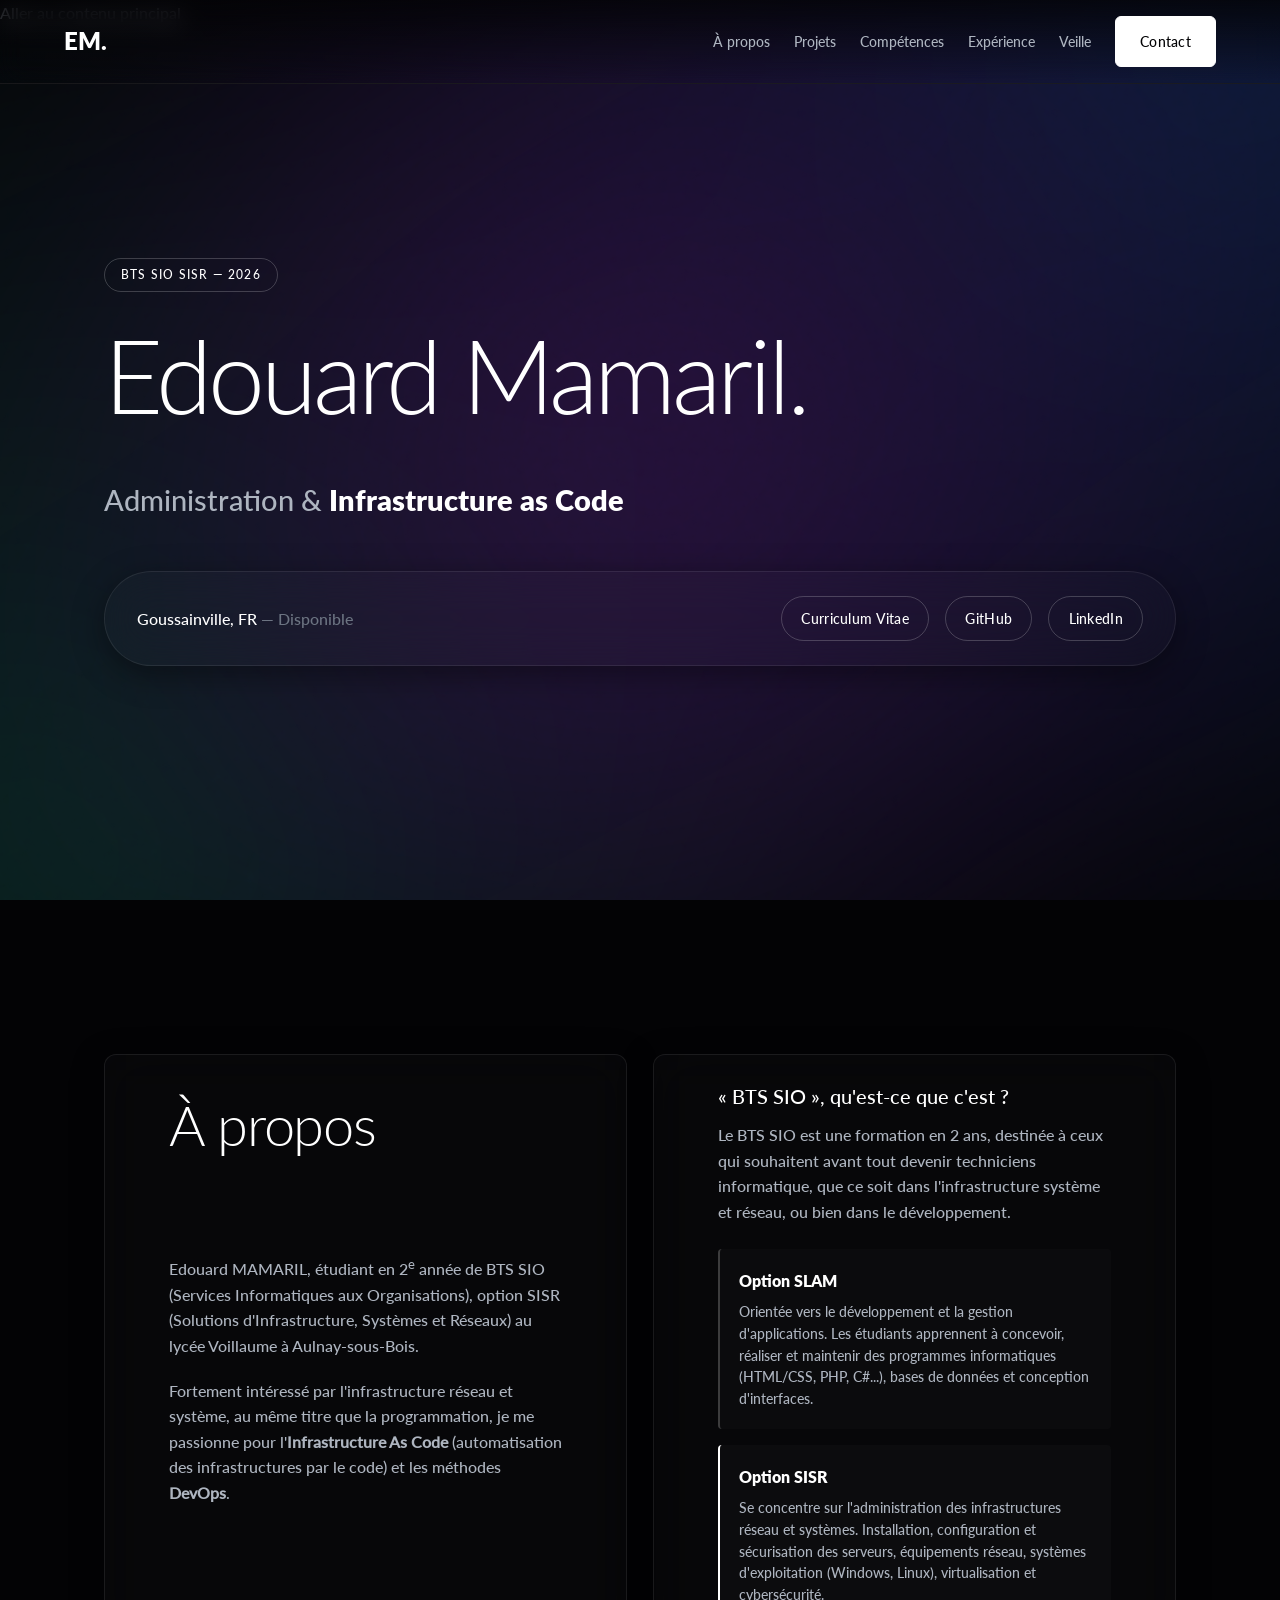
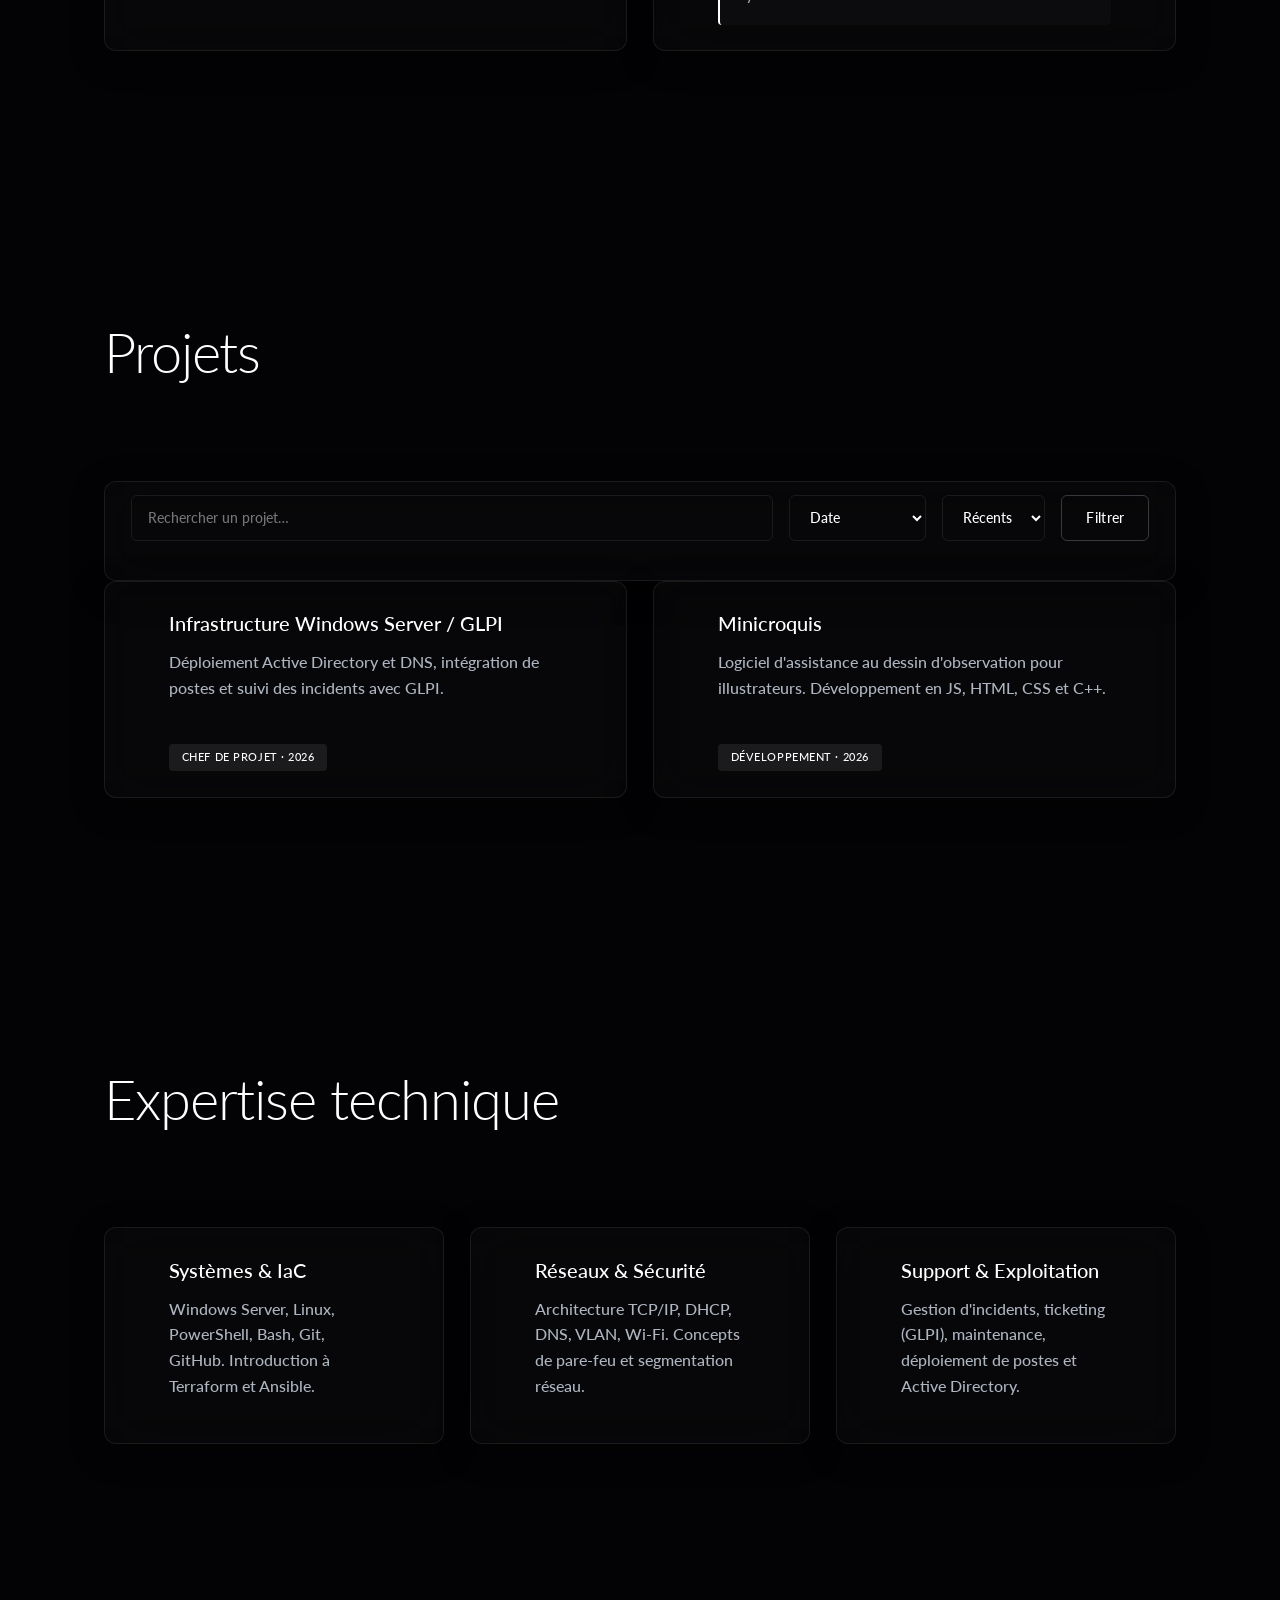
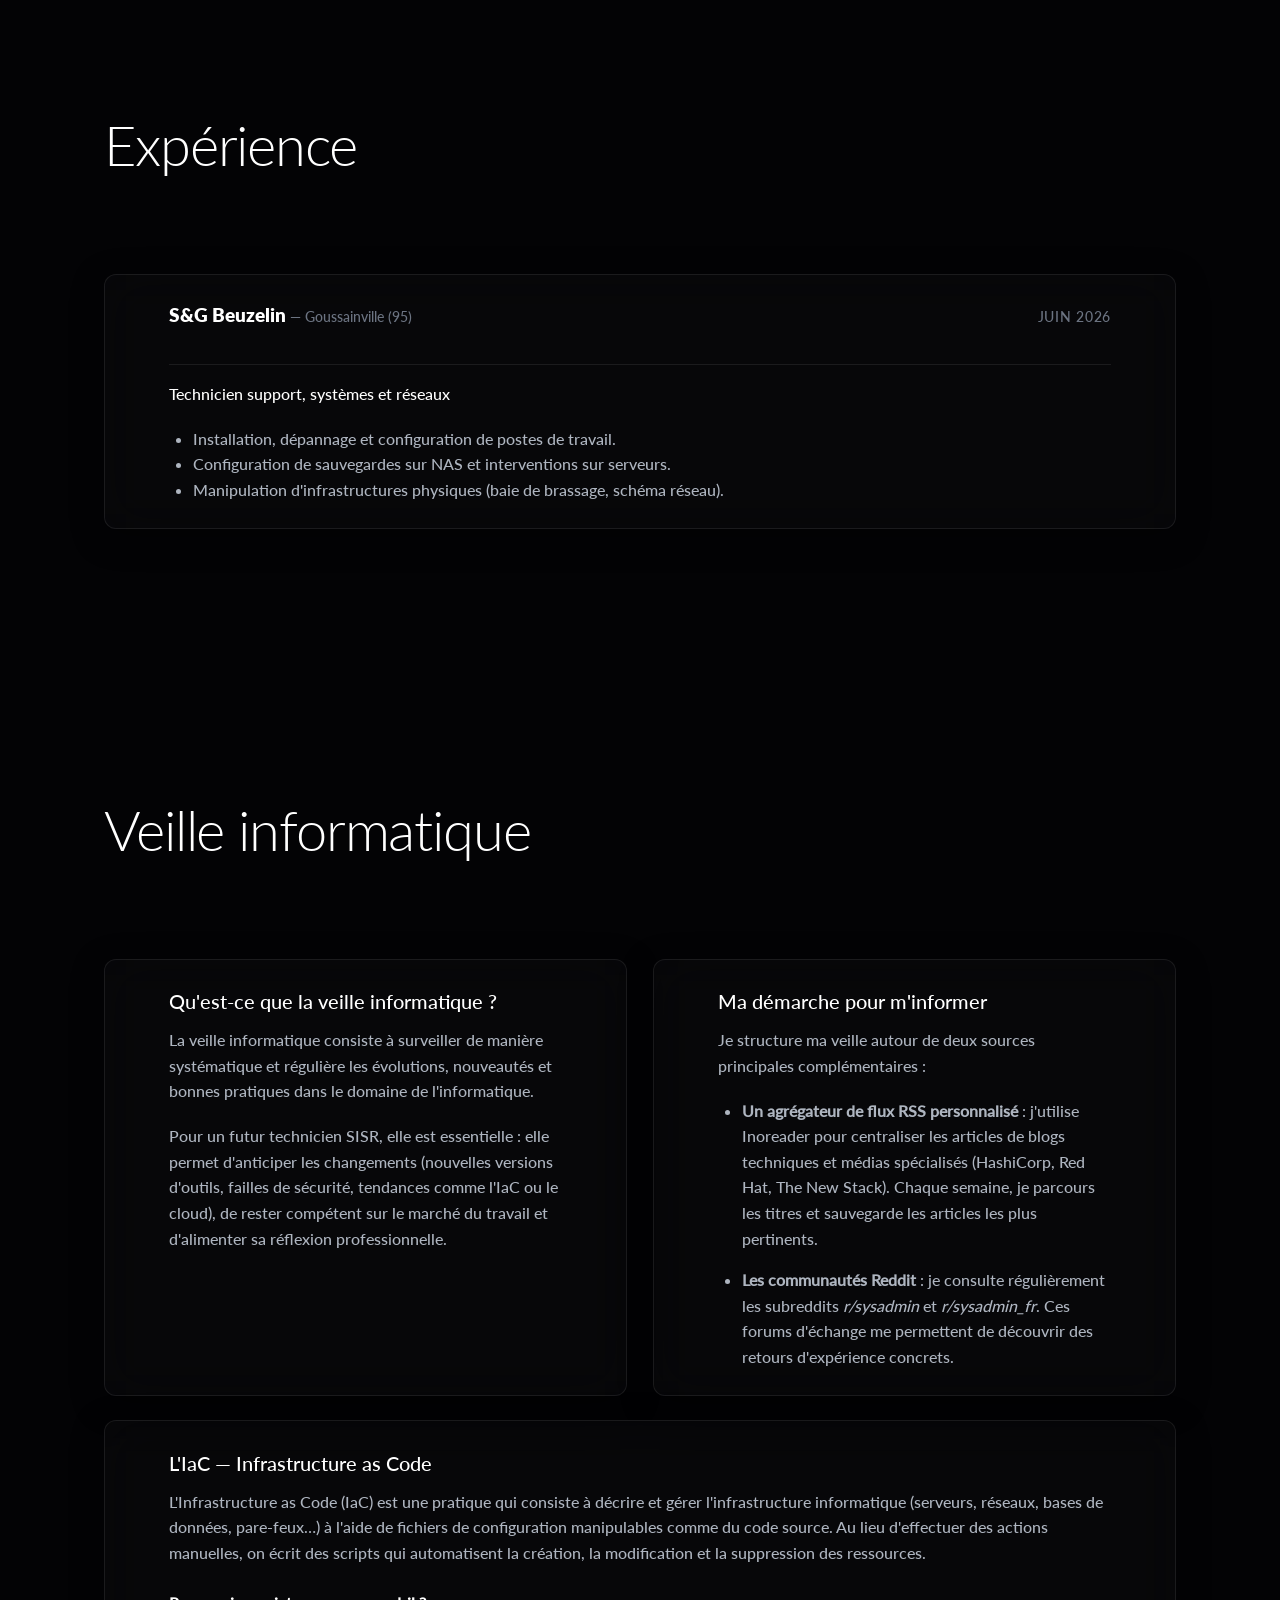
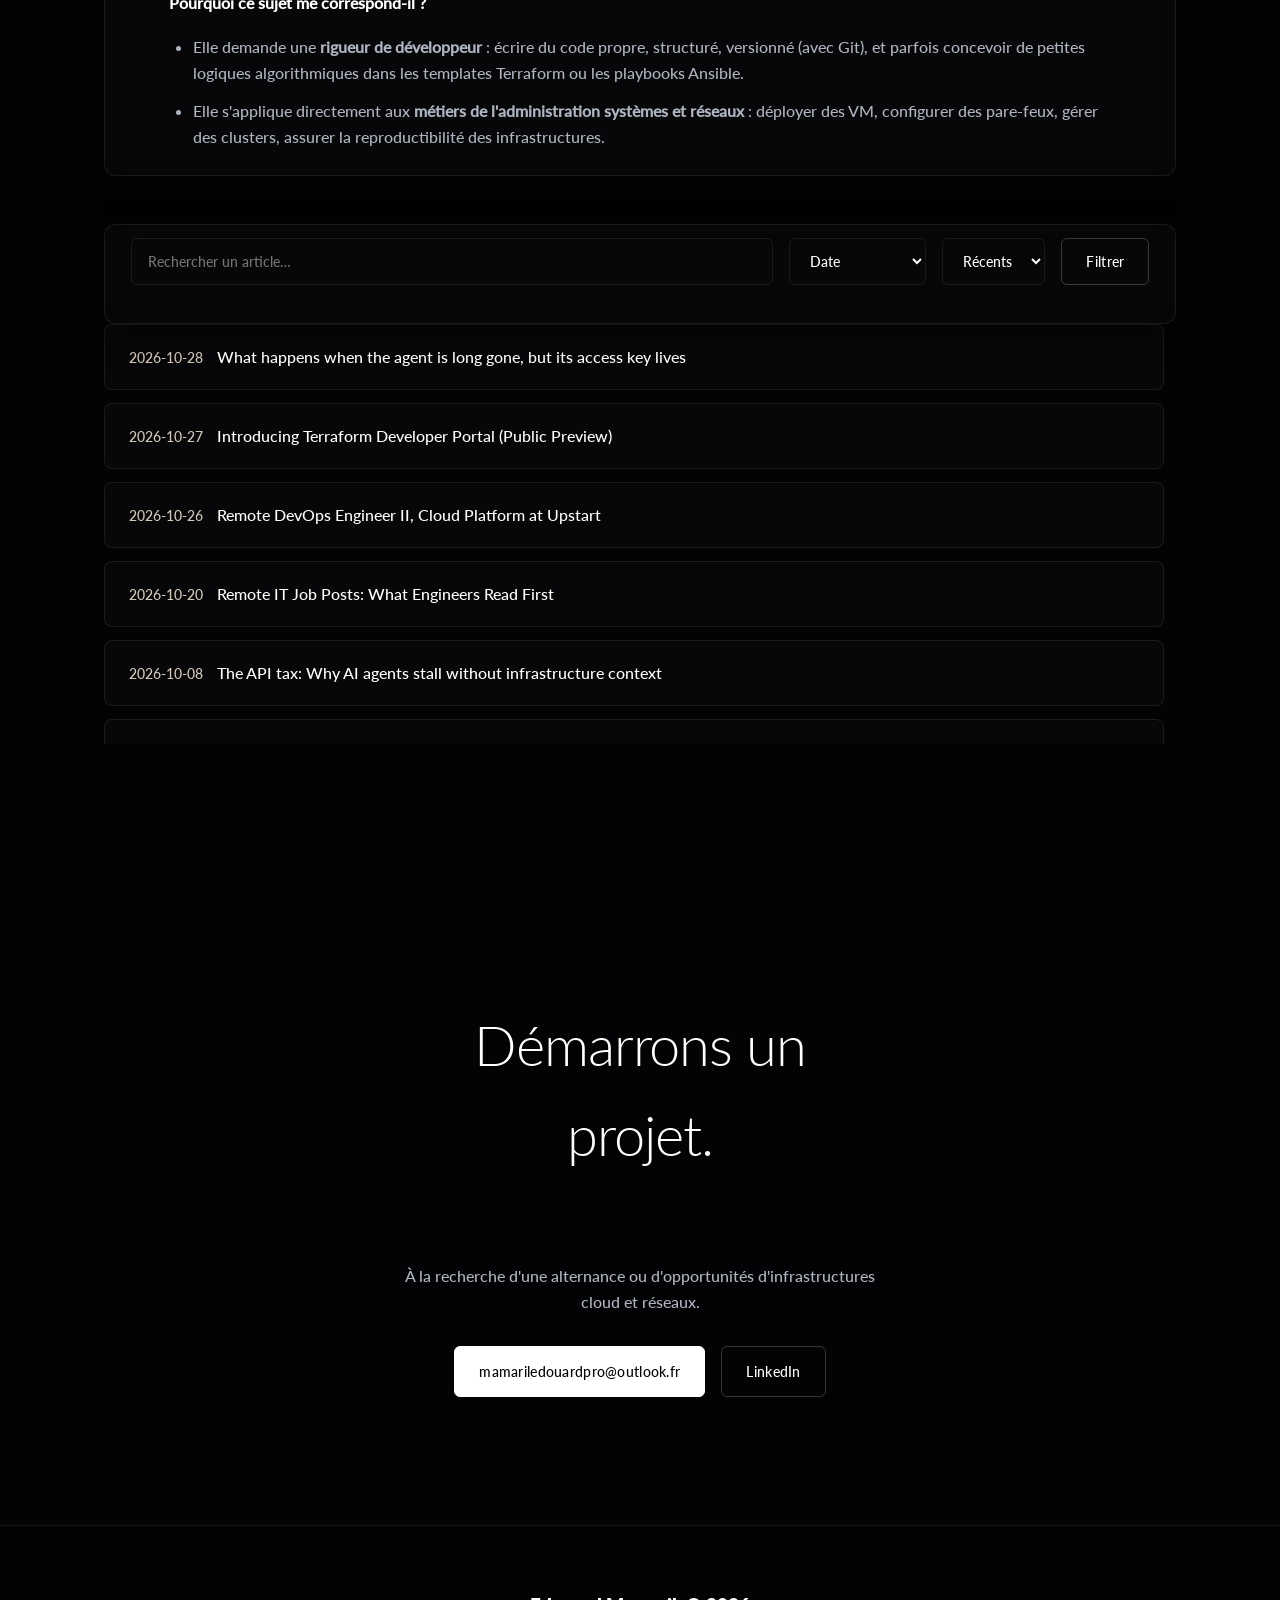
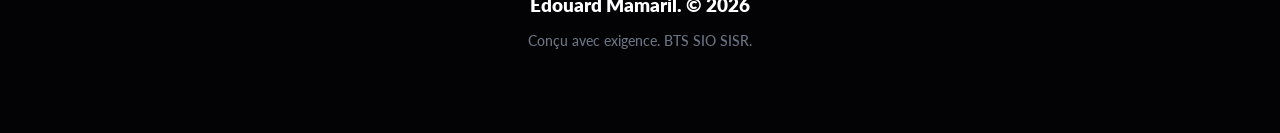
==== commit 50b44243: "test4 frontend IA" ====
--- a/index.html
+++ b/index.html
@@ -1,463 +1,275 @@
 <!DOCTYPE html>
-<html lang="fr">
+<html lang="fr" class="lenis">
 <head>
     <meta charset="UTF-8">
+    <meta name="viewport" content="width=device-width, initial-scale=1.0">
     <meta http-equiv="X-UA-Compatible" content="IE=edge">
-    <meta name="viewport" content="width=device-width, initial-scale=1.0">
-
-    <title>Edouard MAMARIL — Portfolio BTS SIO SISR</title>
-    <meta name="description" content="Portfolio d'Edouard MAMARIL, étudiant en BTS SIO option SISR — Infrastructure, systèmes et réseaux.">
-    <meta name="author" content="Edouard MAMARIL">
-    <meta name="robots" content="index, follow">
-    <meta name="theme-color" content="#0a0a1a">
-    <meta name="color-scheme" content="dark">
-
-    <link rel="canonical" href="https://portfolio.mamaril.workers.dev/">
-
-    <!-- Open Graph -->
-    <meta property="og:type" content="website">
-    <meta property="og:locale" content="fr_FR">
-    <meta property="og:site_name" content="Portfolio d'Edouard MAMARIL">
-    <meta property="og:title" content="Edouard MAMARIL — Portfolio BTS SIO SISR">
-    <meta property="og:description" content="Étudiant en BTS SIO option SISR : infrastructure, systèmes, réseaux, Infrastructure as Code et DevOps.">
-    <meta property="og:url" content="https://TON-DOMAINE.workers.dev/">
-    <meta property="og:image" content="https://TON-DOMAINE.workers.dev/media/og-image.png">
-    <meta property="og:image:width" content="1200">
-    <meta property="og:image:height" content="630">
-    <meta property="og:image:alt" content="Portfolio d'Edouard MAMARIL — BTS SIO SISR">
-
-    <!-- Twitter / X -->
-    <meta name="twitter:card" content="summary_large_image">
-    <meta name="twitter:title" content="Edouard MAMARIL — Portfolio BTS SIO SISR">
-    <meta name="twitter:description" content="Étudiant en BTS SIO option SISR : infrastructure, systèmes, réseaux, IaC et DevOps.">
-    <meta name="twitter:image" content="https://TON-DOMAINE.workers.dev/media/og-image.png">
+
+    <title>Edouard Mamaril — Cloud & Infrastructure</title>
+    <meta name="description" content="Portfolio d'Edouard Mamaril, Administration des infrastructures, Systèmes et Réseaux.">
+    <meta name="theme-color" content="#030305">
 
     <link rel="stylesheet" href="style/base.css">
 
-    <!-- Sans JavaScript : on affiche tout (les animations GSAP masquent parfois les éléments au départ) -->
     <noscript>
         <style>
             .reveal-hero, .reveal, .blur_div, .box { opacity: 1 !important; transform: none !important; visibility: visible !important; }
-            .scroll-indicator { display: none !important; }
+            .scroll-indicator, .bg-aurora { display: none !important; }
         </style>
     </noscript>
 </head>
 <body>
 
-    <!-- Lien d'évitement (accessibilité clavier) -->
     <a class="skip-link" href="#contenu">Aller au contenu principal</a>
 
-    <noscript>
-        <p style="margin:0;padding:.75rem 1rem;background:#1a1a33;color:#fff;text-align:center;">
-            JavaScript est désactivé : la recherche de projets et d'articles ainsi que les animations sont indisponibles,
-            mais le reste du portfolio reste consultable.
-        </p>
-    </noscript>
-
-    <!-- ============================================================
-         FOND ANIMÉ
-         ============================================================ -->
-    <div class="bg-animated" aria-hidden="true">
-        <div class="orb orb-1"></div>
-        <div class="orb orb-2"></div>
-        <div class="orb orb-3"></div>
-        <div class="grid-pattern"></div>
-        <div class="noise"></div>
+    <!-- FOND DYNAMIQUE "MESH GRADIENT" -->
+    <div class="bg-aurora" aria-hidden="true">
+        <div class="aurora-gradient"></div>
+        <div class="aurora-noise"></div>
     </div>
 
-    <!-- ============================================================
-         HEADER
-         ============================================================ -->
-    <header>
-        <a href="#accueil" id="logo" aria-label="Retour à l'accueil"></a>
-
+    <!-- HEADER PREMIUM -->
+    <header class="glass-nav">
+        <a href="#accueil" id="logo" aria-label="Retour à l'accueil">EM.</a>
         <nav id="onglets" aria-label="Navigation principale">
             <ul>
-                <li><a class="button" href="#accueil">Accueil</a></li>
-                <li><a class="button" href="#aPropos">À propos</a></li>
-                <li><a class="button" href="#projets">Projets</a></li>
-                <li><a class="button" href="#competences">Compétences</a></li>
-                <li><a class="button" href="#stages">Stages</a></li>
-                <li><a class="button" href="#veille">Veille</a></li>
-                <li><a class="button" href="#contact">Contact</a></li>
+                <li><a class="nav-link" href="#aPropos">À propos</a></li>
+                <li><a class="nav-link" href="#projets">Projets</a></li>
+                <li><a class="nav-link" href="#competences">Compétences</a></li>
+                <li><a class="nav-link" href="#stages">Expérience</a></li>
+                <li><a class="nav-link" href="#veille">Veille</a></li>
+                <li><a class="button-primary" href="#contact">Contact</a></li>
             </ul>
         </nav>
     </header>
 
     <main id="contenu" tabindex="-1">
 
-        <!-- ============================================================
-             HERO
-             ============================================================ -->
-        <section id="accueil" aria-labelledby="titre-hero">
-            <span class="badge reveal-hero">Portfolio · 2026</span>
-            <h1 id="titre-hero" class="reveal-hero">Edouard MAMARIL</h1>
-            <h2 class="reveal-hero">Étudiant en 2<sup>e</sup> année de BTS SIO — option SISR</h2>
-
-            <!-- Texte rotatif : le 1er mot est affiché par défaut (sans JS) -->
-            <p class="hero-rotate reveal-hero">
-                Passionné par
-                <span id="rotating-text"
-                      class="rotating-text"
-                      data-words='["l’Infrastructure as Code","le DevOps","les réseaux","l’administration système","l’automatisation"]'>l’Infrastructure as Code</span>
-            </p>
-
-            <div id="infoSup" class="reveal-hero">
-                <p id="localisation"><span aria-hidden="true">📍</span> Goussainville (95)</p>
-                <a class="button" href="other/CV_MAMARIL.pdf" target="_blank" rel="noopener noreferrer"
-                   aria-label="Télécharger mon CV (PDF, s'ouvre dans un nouvel onglet)">
-                    Télécharger mon CV
-                </a>
-                <a class="button" href="https://github.com/meiji4o4/" target="_blank" rel="noopener noreferrer"
-                   aria-label="Profil GitHub (s'ouvre dans un nouvel onglet)">
-                    GitHub
-                </a>
-                <a class="button" href="https://www.linkedin.com/in/edouard-m-375b613b0" target="_blank" rel="noopener noreferrer"
-                   aria-label="Profil LinkedIn (s'ouvre dans un nouvel onglet)">
-                    LinkedIn
-                </a>
-            </div>
-
-            <div class="scroll-indicator" aria-hidden="true">
-                <span></span>
-            </div>
-        </section>
-
-        <!-- ============================================================
-             À PROPOS
-             ============================================================ -->
-        <section id="aPropos" aria-labelledby="titre-apropos">
-            <div id="descMe" class="blur_div">
-                <h2 id="titre-apropos">À propos</h2>
-                <p>
-                    Edouard MAMARIL, étudiant en 2<sup>e</sup> année de BTS SIO
-                    (Services Informatiques aux Organisations), option SISR
-                    (Solutions d'Infrastructure, Systèmes et Réseaux) au lycée
-                    Voillaume à Aulnay-sous-Bois.
+        <!-- HERO SECTION -->
+        <section id="accueil">
+            <div class="hero-content">
+                <span class="badge reveal-hero">BTS SIO SISR — 2026</span>
+                <h1 id="titre-hero" class="reveal-hero">Edouard Mamaril.</h1>
+                
+                <p class="hero-rotate reveal-hero">
+                    Administration & 
+                    <span id="rotating-text" class="rotating-text" data-words='["Infrastructure as Code","DevOps","Systèmes","Automatisation","Réseaux"]'>Infrastructure as Code</span>
                 </p>
-                <p>
-                    Fortement intéressé par l'infrastructure réseau et système,
-                    au même titre que la programmation, je me passionne pour
-                    l'<strong>Infrastructure As Code</strong> (automatisation
-                    des infrastructures par le code) et les méthodes
-                    <strong>DevOps</strong>.
-                </p>
-            </div>
-
-            <div id="descBTS" class="blur_div">
-                <h2>« BTS SIO », qu'est-ce que c'est ?</h2>
-                <p>
-                    Le BTS SIO (Services Informatiques aux Organisations) est
-                    une formation en 2 ans, destinée à ceux qui souhaitent
-                    avant tout devenir techniciens informatique, que ce soit
-                    dans l'infrastructure système et réseau, ou bien dans le
-                    développement. Deux options sont alors proposées :
-                    <strong>SLAM</strong> ou <strong>SISR</strong>.
-                </p>
-
-                <ul>
-                    <li class="desc">
-                        Option SLAM
-                        <p>
-                            L'option SLAM est orientée vers le développement
-                            et la gestion d'applications. Les étudiants
-                            apprennent à concevoir, réaliser et maintenir
-                            des programmes informatiques, que ce soit des
-                            applications de bureau, web ou mobiles. Au
-                            programme : langages de programmation
-                            (HTML/CSS, PHP, C#, etc.), bases de données,
-                            gestion de projets et conception d'interfaces
-                            utilisateur.
-                        </p>
-                    </li>
-
-                    <li class="desc">
-                        Option SISR
-                        <p>
-                            L'option SISR se concentre sur l'administration
-                            des infrastructures réseau et systèmes. Les
-                            étudiants acquièrent des compétences pour
-                            installer, configurer et sécuriser des serveurs,
-                            des équipements réseau (routeurs, switchs),
-                            ainsi que pour gérer les systèmes d'exploitation
-                            (Windows, Linux). Ils apprennent aussi à
-                            superviser le réseau, à mettre en place des
-                            solutions de virtualisation et à assurer la
-                            cybersécurité.
-                        </p>
-                    </li>
-                </ul>
-            </div>
-        </section>
-
-        <!-- ============================================================
-             PROJETS
-             ============================================================ -->
-        <section id="projets" aria-labelledby="titre-projets">
-            <h2 id="titre-projets">Projets</h2>
-
-            <div class="filtre">
-                <form role="search" aria-label="Rechercher parmi les projets" onsubmit="return false;">
-                    <label for="srchbar-projets" class="visually-hidden">Rechercher un projet</label>
+
+                <div id="infoSup" class="reveal-hero glass-panel">
+                    <p id="localisation">Goussainville, FR <span>— Disponible</span></p>
+                    <div class="hero-actions">
+                        <a class="button-outline" href="other/CV_MAMARIL.pdf" target="_blank">Curriculum Vitae</a>
+                        <a class="button-outline" href="https://github.com/meiji4o4/" target="_blank">GitHub</a>
+                        <a class="button-outline" href="https://www.linkedin.com/in/edouard-m-375b613b0" target="_blank">LinkedIn</a>
+                    </div>
+                </div>
+            </div>
+            
+            <div class="scroll-indicator" aria-hidden="true"></div>
+        </section>
+            
+            <div class="scroll-indicator" aria-hidden="true"></div>
+        </section>
+
+        <!-- À PROPOS -->
+        <section id="aPropos">
+            <div class="grid-2-cols">
+                <div id="descMe" class="glass-panel blur_div">
+                    <h2>À propos</h2>
+                    <p>
+                        Edouard MAMARIL, étudiant en 2<sup>e</sup> année de BTS SIO
+                        (Services Informatiques aux Organisations), option SISR
+                        (Solutions d'Infrastructure, Systèmes et Réseaux) au lycée
+                        Voillaume à Aulnay-sous-Bois.
+                    </p>
+                    <p>
+                        Fortement intéressé par l'infrastructure réseau et système,
+                        au même titre que la programmation, je me passionne pour
+                        l'<strong>Infrastructure As Code</strong> (automatisation
+                        des infrastructures par le code) et les méthodes
+                        <strong>DevOps</strong>.
+                    </p>
+                </div>
+                <div id="descBTS" class="glass-panel blur_div">
+                    <h3>« BTS SIO », qu'est-ce que c'est ?</h3>
+                    <p>
+                        Le BTS SIO est une formation en 2 ans, destinée à ceux qui souhaitent
+                        avant tout devenir techniciens informatique, que ce soit dans l'infrastructure système et réseau, ou bien dans le développement.
+                    </p>
+
+                    <div style="display: flex; flex-direction: column; gap: 1rem; margin-top: 1.5rem;">
+                        <div style="padding: 1.2rem; background: var(--glass-bg); border-left: 2px solid var(--glass-border-hover); border-radius: 4px;">
+                            <h4 style="margin-top: 0; margin-bottom: 0.5rem; color: var(--text-high); font-family: 'Lato-Black', sans-serif;">Option SLAM</h4>
+                            <p style="margin: 0; font-size: 0.9rem; line-height: 1.5;">
+                                Orientée vers le développement et la gestion d'applications. Les étudiants apprennent à concevoir, réaliser et maintenir des programmes informatiques (HTML/CSS, PHP, C#...), bases de données et conception d'interfaces.
+                            </p>
+                        </div>
+
+                        <div style="padding: 1.2rem; background: var(--glass-bg); border-left: 2px solid var(--text-high); border-radius: 4px;">
+                            <h4 style="margin-top: 0; margin-bottom: 0.5rem; color: var(--text-high); font-family: 'Lato-Black', sans-serif;">Option SISR</h4>
+                            <p style="margin: 0; font-size: 0.9rem; line-height: 1.5;">
+                                Se concentre sur l'administration des infrastructures réseau et systèmes. Installation, configuration et sécurisation des serveurs, équipements réseau, systèmes d'exploitation (Windows, Linux), virtualisation et cybersécurité.
+                            </p>
+                        </div>
+                    </div>
+                </div>
+            </div>
+        </section>
+
+        <!-- PROJETS -->
+        <section id="projets">
+            <h2>Projets</h2>
+            
+            <div class="filtre glass-panel-sm">
+                <form role="search" onsubmit="return false;">
                     <input id="srchbar-projets" class="srchbar" type="search" placeholder="Rechercher un projet…" autocomplete="off">
-
-                    <label for="filter1-projets" class="visually-hidden">Trier par</label>
                     <select id="filter1-projets" class="filter filter1">
                         <option value="date">Date</option>
-                        <option value="titre">Ordre alphabétique</option>
-                    </select>
-
-                    <label for="filter2-projets" class="visually-hidden">Ordre</label>
+                        <option value="titre">Alphabétique</option>
+                    </select>
                     <select id="filter2-projets" class="filter filter2">
-                        <option value="croissant">Les plus récents</option>
-                        <option value="decroissant">Les plus anciens</option>
-                    </select>
-
-                    <button type="button" class="button btn-filtre" data-target="projets">
-                        Rechercher
-                    </button>
+                        <option value="croissant">Récents</option>
+                        <option value="decroissant">Anciens</option>
+                    </select>
+                    <button type="button" class="button-primary btn-filtre" data-target="projets">Filtrer</button>
                 </form>
             </div>
 
             <div class="grid" id="art_container-projets" aria-live="polite">
-                <article class="box">
+                <article class="box glass-panel">
                     <h3>Infrastructure Windows Server / GLPI</h3>
-                    <p>
-                        Déploiement Active Directory et DNS, intégration de
-                        postes et suivi des incidents avec GLPI.
-                    </p>
+                    <p>Déploiement Active Directory et DNS, intégration de postes et suivi des incidents avec GLPI.</p>
                     <span class="tag">Chef de projet · 2026</span>
                 </article>
 
-                <article class="box">
+                <article class="box glass-panel">
                     <h3>Minicroquis</h3>
-                    <p>
-                        Logiciel d'assistance au dessin d'observation pour
-                        illustrateurs. Développement en JavaScript, HTML, CSS
-                        et C++.
-                    </p>
+                    <p>Logiciel d'assistance au dessin d'observation pour illustrateurs. Développement en JS, HTML, CSS et C++.</p>
                     <span class="tag">Développement · 2026</span>
                 </article>
             </div>
         </section>
 
-        <!-- ============================================================
-             COMPÉTENCES
-             ============================================================ -->
-        <section id="competences" aria-labelledby="titre-competences">
-            <h2 id="titre-competences">Compétences</h2>
-
-            <div class="grid" id="art_container-competences">
-                <article class="box">
-                    <h3>Support &amp; exploitation</h3>
-                    <p>
-                        Assistance utilisateurs, gestion d'incidents, support
-                        via ticketing, diagnostic de premier niveau,
-                        maintenance, préparation et déploiement de postes,
-                        GLPI.
-                    </p>
-                </article>
-
-                <article class="box">
-                    <h3>Postes &amp; outils</h3>
-                    <p>
-                        Windows, macOS, Linux, Microsoft 365, Google Workspace,
-                        Active Directory, gestion des accès.
-                    </p>
-                </article>
-
-                <article class="box">
-                    <h3>Systèmes &amp; automatisation</h3>
-                    <p>
-                        Windows Server, PowerShell, Bash, Git &amp; GitHub.
-                    </p>
-                </article>
-
-                <article class="box">
-                    <h3>Réseaux</h3>
-                    <p>
-                        TCP/IP, adressage IP, DHCP, DNS, VLAN, Wi-Fi.
-                    </p>
-                </article>
-            </div>
-        </section>
-
-        <!-- ============================================================
-             STAGES
-             ============================================================ -->
-        <section id="stages" aria-labelledby="titre-stages">
-            <h2 id="titre-stages">Stages</h2>
-
-            <article id="exp1">
-                <p class="exp-date"><time datetime="2026-06">Juin 2026</time></p>
-                <p class="exp-entreprise">S&amp;G Beuzelin — Goussainville (95)</p>
+        <!-- COMPÉTENCES -->
+        <section id="competences">
+            <h2>Expertise technique</h2>
+            <div class="grid">
+                <article class="box glass-panel">
+                    <h3>Systèmes & IaC</h3>
+                    <p>Windows Server, Linux, PowerShell, Bash, Git, GitHub. Introduction à Terraform et Ansible.</p>
+                </article>
+                <article class="box glass-panel">
+                    <h3>Réseaux & Sécurité</h3>
+                    <p>Architecture TCP/IP, DHCP, DNS, VLAN, Wi-Fi. Concepts de pare-feu et segmentation réseau.</p>
+                </article>
+                <article class="box glass-panel">
+                    <h3>Support & Exploitation</h3>
+                    <p>Gestion d'incidents, ticketing (GLPI), maintenance, déploiement de postes et Active Directory.</p>
+                </article>
+            </div>
+        </section>
+
+        <!-- STAGES -->
+        <section id="stages">
+            <h2>Expérience</h2>
+            <article id="exp1" class="glass-panel exp-card">
+                <div class="exp-header">
+                    <p class="exp-entreprise">S&G Beuzelin <span>— Goussainville (95)</span></p>
+                    <p class="exp-date"><time datetime="2026-06">Juin 2026</time></p>
+                </div>
                 <p class="exp-poste">Technicien support, systèmes et réseaux</p>
-
                 <ul>
                     <li>Installation, dépannage et configuration de postes de travail.</li>
-                    <li>Diagnostic d'incidents et maintenance de proximité.</li>
-                    <li>Configuration de sauvegardes sur NAS et interventions sur le serveur d'entreprise.</li>
-                    <li>Manipulation et configuration d'une baie de brassage.</li>
-                    <li>Réalisation d'un schéma du réseau de l'entreprise.</li>
+                    <li>Configuration de sauvegardes sur NAS et interventions sur serveurs.</li>
+                    <li>Manipulation d'infrastructures physiques (baie de brassage, schéma réseau).</li>
                 </ul>
             </article>
         </section>
 
-        <!-- ============================================================
-             VEILLE INFORMATIQUE
-             ============================================================ -->
-        <section id="veille" aria-labelledby="titre-veille">
-            <h2 id="titre-veille">Veille informatique</h2>
-
-            <div id="explic_veille">
-                <div class="desc_veille">
-                    <h3>Qu'est-ce que la veille informatique ?</h3>
-                    <p>
-                        La veille informatique consiste à surveiller de manière
-                        systématique et régulière les évolutions, nouveautés et
-                        bonnes pratiques dans le domaine de l'informatique. Pour
-                        un futur technicien SISR, elle est essentielle : elle
-                        permet d'anticiper les changements (nouvelles versions
-                        d'outils, failles de sécurité, tendances comme l'IaC ou
-                        le cloud), de rester compétent sur le marché du travail
-                        et d'alimenter sa réflexion professionnelle.
-                    </p>
-                </div>
-
-                <div class="desc_veille">
-                    <h3>Ma démarche pour m'informer</h3>
-                    <p>
-                        Je structure ma veille autour de deux sources
-                        principales complémentaires :
-                    </p>
-                    <ul>
-                        <li>
-                            <strong>Un agrégateur de flux RSS</strong>
-                            personnalisé : j'utilise Inoreader pour centraliser
-                            les articles de blogs techniques et médias
-                            spécialisés (HashiCorp, Red Hat, The New Stack,
-                            Le Monde Informatique). Chaque semaine, je parcours
-                            les titres et sauvegarde les articles les plus
-                            pertinents.
-                        </li>
-                        <li>
-                            <strong>Les communautés Reddit</strong> : je
-                            consulte régulièrement les subreddits
-                            <em>r/sysadmin</em> et <em>r/sysadmin_fr</em>. Ces
-                            forums d'échange me permettent de découvrir des
-                            retours d'expérience concrets et des alertes sur
-                            des vulnérabilités ou outils émergents.
-                        </li>
+        <!-- VEILLE -->
+        <section id="veille">
+            <h2>Veille informatique</h2>
+            
+            <div id="explic_veille" style="display: flex; flex-direction: column; gap: 1.5rem; margin-bottom: 3rem;">
+                
+                <div class="grid-2-cols">
+                    <div class="glass-panel desc_veille">
+                        <h3>Qu'est-ce que la veille informatique ?</h3>
+                        <p>
+                            La veille informatique consiste à surveiller de manière systématique et régulière les évolutions, nouveautés et bonnes pratiques dans le domaine de l'informatique. 
+                        </p>
+                        <p style="margin-bottom: 0;">
+                            Pour un futur technicien SISR, elle est essentielle : elle permet d'anticiper les changements (nouvelles versions d'outils, failles de sécurité, tendances comme l'IaC ou le cloud), de rester compétent sur le marché du travail et d'alimenter sa réflexion professionnelle.
+                        </p>
+                    </div>
+
+                    <div class="glass-panel desc_veille">
+                        <h3>Ma démarche pour m'informer</h3>
+                        <p>Je structure ma veille autour de deux sources principales complémentaires :</p>
+                        <ul style="margin-top: 1rem; display: flex; flex-direction: column; gap: 1rem;">
+                            <li>
+                                <strong>Un agrégateur de flux RSS personnalisé</strong> : j'utilise Inoreader pour centraliser les articles de blogs techniques et médias spécialisés (HashiCorp, Red Hat, The New Stack). Chaque semaine, je parcours les titres et sauvegarde les articles les plus pertinents.
+                            </li>
+                            <li>
+                                <strong>Les communautés Reddit</strong> : je consulte régulièrement les subreddits <em>r/sysadmin</em> et <em>r/sysadmin_fr</em>. Ces forums d'échange me permettent de découvrir des retours d'expérience concrets.
+                            </li>
+                        </ul>
+                    </div>
+                </div>
+
+                <div class="glass-panel desc_veille">
+                    <h3>L'IaC — Infrastructure as Code</h3>
+                    <p>
+                        L'Infrastructure as Code (IaC) est une pratique qui consiste à décrire et gérer l'infrastructure informatique (serveurs, réseaux, bases de données, pare-feux…) à l'aide de fichiers de configuration manipulables comme du code source. Au lieu d'effectuer des actions manuelles, on écrit des scripts qui automatisent la création, la modification et la suppression des ressources.
+                    </p>
+                    <p style="margin-top: 1.5rem; color: var(--text-high);"><strong>Pourquoi ce sujet me correspond-il ?</strong></p>
+                    <ul style="margin-top: 1rem; display: flex; flex-direction: column; gap: 0.8rem;">
+                        <li>Elle demande une <strong>rigueur de développeur</strong> : écrire du code propre, structuré, versionné (avec Git), et parfois concevoir de petites logiques algorithmiques dans les templates Terraform ou les playbooks Ansible.</li>
+                        <li>Elle s'applique directement aux <strong>métiers de l'administration systèmes et réseaux</strong> : déployer des VM, configurer des pare-feux, gérer des clusters, assurer la reproductibilité des infrastructures.</li>
                     </ul>
                 </div>
 
-                <div class="desc_veille">
-                    <h3>L'IaC — Infrastructure as Code</h3>
-                    <p>
-                        L'Infrastructure as Code (IaC) est une pratique qui
-                        consiste à décrire et gérer l'infrastructure
-                        informatique (serveurs, réseaux, bases de données,
-                        pare-feux…) à l'aide de fichiers de configuration
-                        manipulables comme du code source. Au lieu d'effectuer
-                        des actions manuelles, on écrit des scripts qui
-                        automatisent la création, la modification et la
-                        suppression des ressources.
-                    </p>
-                    <p><strong>Pourquoi ce sujet me correspond-il ?</strong></p>
-                    <ul>
-                        <li>
-                            Elle demande une <strong>rigueur de développeur</strong> :
-                            écrire du code propre, structuré, versionné (avec
-                            Git), et parfois concevoir de petites logiques
-                            algorithmiques dans les templates Terraform ou les
-                            playbooks Ansible.
-                        </li>
-                        <li>
-                            Elle s'applique directement aux <strong>métiers de
-                            l'administration systèmes et réseaux</strong> :
-                            déployer des VM, configurer des pare-feux, gérer
-                            des clusters, assurer la reproductibilité des
-                            infrastructures.
-                        </li>
-                    </ul>
-                    <p>
-                        Outils phares : je commence à explorer
-                        <strong>Terraform</strong> (provisionnement multi-cloud)
-                        et <strong>Ansible</strong> (configuration système).
-                    </p>
-                </div>
-            </div>
-
-            <div id="articles">
-                <p>Retrouvez ici une sélection d'articles dans le domaine de l'IaC :</p>
-
-                <div class="filtre">
-                    <form role="search" aria-label="Rechercher parmi les articles de veille" onsubmit="return false;">
-                        <label for="srchbar-veille" class="visually-hidden">Rechercher un article</label>
-                        <input id="srchbar-veille" class="srchbar" type="search" placeholder="Rechercher un article…" autocomplete="off">
-
-                        <label for="filter1-veille" class="visually-hidden">Trier par</label>
-                        <select id="filter1-veille" class="filter filter1">
-                            <option value="date">Date</option>
-                            <option value="titre">Ordre alphabétique</option>
-                        </select>
-
-                        <label for="filter2-veille" class="visually-hidden">Ordre</label>
-                        <select id="filter2-veille" class="filter filter2">
-                            <option value="croissant">Les plus récents</option>
-                            <option value="decroissant">Les plus anciens</option>
-                        </select>
-
-                        <button type="button" id="btn_article" class="button btn-filtre" data-target="veille">
-                            Rechercher
-                        </button>
-                    </form>
-                </div>
-
-                <div id="art_container-veille" aria-live="polite">
-                    <noscript><p>Active JavaScript pour afficher la sélection d'articles.</p></noscript>
-                </div>
-            </div>
-        </section>
-
-        <!-- ============================================================
-             CONTACT
-             ============================================================ -->
-        <section id="contact" aria-labelledby="titre-contact">
-            <h2 id="titre-contact">Contact</h2>
-
-            <div id="contact1" class="contact">
-                <a href="mailto:mamariledouardpro@outlook.fr" aria-label="Envoyer un e-mail à mamariledouardpro@outlook.fr">
-                    <span aria-hidden="true">✉️</span> mamariledouardpro@outlook.fr
-                </a>
-            </div>
-
-            <div id="contact2" class="contact">
-                <img src="media/icons/linkedinicon.png" alt="" width="18" height="18" loading="lazy" decoding="async">
-                <a href="https://www.linkedin.com/in/edouard-m-375b613b0" target="_blank" rel="noopener noreferrer"
-                   aria-label="LinkedIn d'Edouard MAMARIL (s'ouvre dans un nouvel onglet)">
-                    LinkedIn — Edouard MAMARIL
-                </a>
+            </div>
+
+            <!-- Section de recherche d'articles de veille -->
+            <div class="filtre glass-panel-sm">
+                <form role="search" onsubmit="return false;">
+                    <input id="srchbar-veille" class="srchbar" type="search" placeholder="Rechercher un article…" autocomplete="off">
+                    <select id="filter1-veille" class="filter filter1">
+                        <option value="date">Date</option>
+                        <option value="titre">Alphabétique</option>
+                    </select>
+                    <select id="filter2-veille" class="filter filter2">
+                        <option value="croissant">Récents</option>
+                        <option value="decroissant">Anciens</option>
+                    </select>
+                    <button type="button" id="btn_article" class="button-primary btn-filtre" data-target="veille">Filtrer</button>
+                </form>
+            </div>
+
+            <div id="art_container-veille" aria-live="polite" class="articles-list">
+                <!-- Généré par JS -->
+            </div>
+        </section>
+
+        <!-- CONTACT -->
+        <section id="contact" style="text-align: center; max-width: 600px;">
+            <h2>Démarrons un projet.</h2>
+            <p style="margin-bottom: 2rem;">À la recherche d'une alternance ou d'opportunités d'infrastructures cloud et réseaux.</p>
+            <div style="display: flex; gap: 1rem; justify-content: center; flex-wrap: wrap;">
+                <a href="mailto:mamariledouardpro@outlook.fr" class="button-primary">mamariledouardpro@outlook.fr</a>
+                <a href="https://www.linkedin.com/in/edouard-m-375b613b0" target="_blank" class="button-outline">LinkedIn</a>
             </div>
         </section>
 
     </main>
 
-    <!-- ============================================================
-         FOOTER
-         ============================================================ -->
     <footer>
-        <p style="margin: 0 0 .4rem; color: var(--text-secondary);">
-            Portfolio d'Edouard MAMARIL — BTS SIO option SISR
-        </p>
-        <p style="margin: 0; font-size: .82rem;">
-            © 2026 · Conçu et développé avec soin
-        </p>
+        <p class="footer-brand">Edouard Mamaril. © 2026</p>
+        <p class="footer-sub">Conçu avec exigence. BTS SIO SISR.</p>
     </footer>
 
-    <!-- ============================================================
-         SCRIPTS
-         ============================================================ -->
     <script src="js/libs/gsap.min.js" defer></script>
     <script src="js/libs/ScrollTrigger.min.js" defer></script>
     <script src="js/main.js" defer></script>
--- a/style/base.css
+++ b/style/base.css
@@ -1,1501 +1,264 @@
 /* ============================================================
-   FONTS
-   ============================================================ */
-@font-face {
-    font-family: "Lato-Light";
-    src: url(fonts/lato/Lato-Light.ttf) format("truetype");
-    font-display: swap;
-}
-@font-face {
-    font-family: "Lato-Medium";
-    src: url(fonts/lato/Lato-Medium.ttf) format("truetype");
-    font-display: swap;
-}
-@font-face {
-    font-family: "Lato-Black";
-    src: url(fonts/lato/Lato-Black.ttf) format("truetype");
-    font-display: swap;
-}
-
-/* ============================================================
-   @property — variables transitionnables (trailing light)
-   ============================================================ */
-@property --mx {
-    syntax: "<length>";
-    inherits: false;
-    initial-value: 0px;
-}
-@property --my {
-    syntax: "<length>";
-    inherits: false;
-    initial-value: 0px;
-}
-
-/* ============================================================
-   VARIABLES
+   TYPOGRAPHIES
+   ============================================================ */
+@font-face { font-family: "Lato-Light"; src: url(fonts/lato/Lato-Light.ttf) format("truetype"); font-display: swap; }
+@font-face { font-family: "Lato-Medium"; src: url(fonts/lato/Lato-Medium.ttf) format("truetype"); font-display: swap; }
+@font-face { font-family: "Lato-Black"; src: url(fonts/lato/Lato-Black.ttf) format("truetype"); font-display: swap; }
+
+/* ============================================================
+   DESIGN TOKENS (Variables)
    ============================================================ */
 :root {
-    --bg-deep: #0a1a35;
-    --bg-base: #0f2347;
-    --bg-elev: #18305c;
-
-    --bg-glass: rgba(120, 180, 255, 0.06);
-    --bg-glass-strong: rgba(120, 180, 255, 0.12);
-
-    --border-soft: rgba(140, 190, 255, 0.14);
-    --border-strong: rgba(140, 190, 255, 0.28);
-
-    --accent-1: #4a9eff;
-    --accent-2: #6ec8ff;
-    --accent-3: #8b7cff;
-    --accent-cyan: #2dd4ff;
-    --accent-glow: rgba(74, 158, 255, 0.5);
-
-    --text-primary: #f0f6ff;
-    --text-secondary: #b8c8e0;
-    --text-muted: #7d8fa8;
-
-    --radius-sm: 8px;
-    --radius-md: 14px;
-    --radius-lg: 22px;
-    --radius-xl: 32px;
-
-    --shadow-soft: 0 4px 20px rgba(0, 0, 0, 0.3);
-    --shadow-strong: 0 20px 60px rgba(0, 20, 60, 0.5);
-
-    --ease-out-expo: cubic-bezier(0.16, 1, 0.3, 1);
-    --ease-out-quart: cubic-bezier(0.25, 1, 0.5, 1);
-    --ease-smooth: cubic-bezier(0.4, 0, 0.2, 1);
-
-    --dur-fast: 0.28s;
-    --dur: 0.45s;
-    --dur-slow: 0.65s;
-
-    --maxw: 1180px;
-    --page-gutter: clamp(1rem, 3vw, 2rem);
-
-    /* Hauteur du header : mise à jour automatiquement par main.js */
-    --header-offset: 76px;
-}
-
-/* ============================================================
-   RESET / BASE
-   ============================================================ */
-*,
-*::before,
-*::after {
-    box-sizing: border-box;
-}
-
-html {
-    scroll-behavior: smooth;
-    font-size: 100%;
-    -webkit-text-size-adjust: 100%;
-    text-size-adjust: 100%;
-}
-
+    /* Palette Aurora (Deep Space, Amethyst, Ocean) */
+    --bg-base: #030305;
+    --aurora-1: #2a1140; /* Violet profond */
+    --aurora-2: #0f1c3f; /* Bleu abysse */
+    --aurora-3: #0a2624; /* Touche émeraude sombre */
+    
+    /* Textes */
+    --text-high: #ffffff;
+    --text-med: #aeb5c0;
+    --text-low: #6c7482;
+    
+    /* Glassmorphism */
+    --glass-bg: rgba(255, 255, 255, 0.02);
+    --glass-bg-hover: rgba(255, 255, 255, 0.05);
+    --glass-border: rgba(255, 255, 255, 0.08);
+    --glass-border-hover: rgba(255, 255, 255, 0.2);
+    --glass-shadow: 0 8px 32px rgba(0, 0, 0, 0.4);
+    
+    /* Accents */
+    --accent: #d4c8b8; /* Sable argenté */
+    
+    /* Échelles fluides */
+    --space-sm: clamp(0.5rem, 1vw, 1rem);
+    --space-md: clamp(1rem, 2vw, 2rem);
+    --space-lg: clamp(2rem, 5vw, 4rem);
+    --page-gutter: clamp(1.5rem, 5vw, 4rem);
+    
+    /* Animation */
+    --transition-smooth: 0.6s cubic-bezier(0.2, 0.8, 0.2, 1);
+    --transition-fast: 0.3s cubic-bezier(0.2, 0.8, 0.2, 1);
+}
+
+/* ============================================================
+   RESET & FONDAMENTAUX
+   ============================================================ */
+*, *::before, *::after { box-sizing: border-box; }
+html { scroll-behavior: smooth; font-size: 16px; }
 body {
-    margin: 0;
-    padding: 0;
-    min-height: 100vh;
-    font-family: "Lato-Medium", system-ui, -apple-system, "Segoe UI", sans-serif;
-    color: var(--text-primary);
-    background: var(--bg-deep);
-    line-height: 1.65;
+    margin: 0; padding: 0;
+    font-family: "Lato-Medium", sans-serif;
+    background-color: var(--bg-base);
+    color: var(--text-med);
+    line-height: 1.6;
     -webkit-font-smoothing: antialiased;
+    -moz-osx-font-smoothing: grayscale;
     overflow-x: hidden;
-    position: relative;
-}
-
-h1, h2, h3, h4 {
-    font-family: "Lato-Black", "Lato-Medium", sans-serif;
-    letter-spacing: -0.02em;
-    line-height: 1.15;
-    margin: 0 0 0.6em;
-}
-
-h1 { font-size: clamp(2.4rem, 6vw, 4.6rem); }
-h2 { font-size: clamp(1.6rem, 3.2vw, 2.4rem); }
-h3 { font-size: clamp(1.15rem, 2vw, 1.4rem); }
-
-p { margin: 0 0 1em; color: var(--text-secondary); }
-
+}
+
+h1, h2, h3 { font-family: "Lato-Light", sans-serif; color: var(--text-high); margin: 0 0 0.5em; font-weight: normal; }
+h1 { font-size: clamp(3.5rem, 8vw, 6.5rem); line-height: 1; letter-spacing: -0.04em; }
+h2 { font-size: clamp(2rem, 5vw, 3.5rem); letter-spacing: -0.02em; margin-bottom: 1.5em; }
+h3 { font-family: "Lato-Medium", sans-serif; font-size: 1.25rem; }
+p { margin: 0 0 1.2em; }
 a { text-decoration: none; color: inherit; }
-
-ul { padding-left: 1.2rem; }
-
-img, video { max-width: 100%; display: block; }
-
-strong { color: #fff; }
-sup { font-size: 0.6em; }
-
-[hidden] { display: none !important; }
-
-::-webkit-scrollbar { width: 10px; height: 10px; }
-::-webkit-scrollbar-track { background: var(--bg-deep); }
-::-webkit-scrollbar-thumb {
-    background: linear-gradient(var(--accent-1), var(--accent-2));
-    border-radius: 10px;
-    border: 2px solid var(--bg-deep);
-}
-::-webkit-scrollbar-thumb:hover {
-    background: linear-gradient(var(--accent-3), var(--accent-2));
-}
-
-::selection {
-    background: rgba(74, 158, 255, 0.4);
-    color: #fff;
-}
-
-:focus-visible {
-    outline: 2px solid var(--accent-2);
-    outline-offset: 3px;
-    border-radius: 6px;
-}
-
-/* ============================================================
-   FOND ANIMÉ
-   ============================================================ */
-.bg-animated {
-    position: fixed;
-    inset: 0;
-    z-index: -1;
-    overflow: hidden;
-    pointer-events: none;
-    background:
-        radial-gradient(1200px 900px at 15% -10%, rgba(74, 158, 255, 0.45), transparent 60%),
-        radial-gradient(1000px 800px at 100% 10%, rgba(110, 200, 255, 0.35), transparent 60%),
-        radial-gradient(900px 900px at 50% 110%, rgba(139, 124, 255, 0.30), transparent 60%),
-        linear-gradient(180deg, #0a1a35 0%, #0f2347 40%, #142a55 100%);
-}
-
-.orb {
-    position: absolute;
-    border-radius: 50%;
-    filter: blur(100px);
-    opacity: 0.75;
+ul { padding-left: 1.5rem; margin: 0; }
+
+::selection { background: var(--text-high); color: var(--bg-base); }
+::-webkit-scrollbar { width: 8px; }
+::-webkit-scrollbar-track { background: var(--bg-base); }
+::-webkit-scrollbar-thumb { background: var(--glass-border-hover); }
+
+/* ============================================================
+   DYNAMIC MESH BACKGROUND (Le Fond Aurore)
+   ============================================================ */
+.bg-aurora {
+    position: fixed; inset: 0; z-index: -10;
+    background-color: var(--bg-base);
+    overflow: hidden; pointer-events: none;
+}
+.aurora-gradient {
+    position: absolute; width: 150vw; height: 150vh;
+    top: -25%; left: -25%;
+    background-image: 
+        radial-gradient(circle at 50% 50%, var(--aurora-1) 0%, transparent 60%),
+        radial-gradient(circle at 80% 20%, var(--aurora-2) 0%, transparent 50%),
+        radial-gradient(circle at 20% 80%, var(--aurora-3) 0%, transparent 50%);
+    filter: blur(120px);
+    animation: aurora-flow 25s linear infinite alternate;
+    transform-origin: center center;
     will-change: transform;
-    transform: translate3d(0, 0, 0);
-}
-
-.orb-1 {
-    width: 560px; height: 560px;
-    background: radial-gradient(circle, #4a9eff 0%, transparent 65%);
-    top: -10%; left: -8%;
-    animation: float-1 22s ease-in-out infinite;
-}
-.orb-2 {
-    width: 660px; height: 660px;
-    background: radial-gradient(circle, #6ec8ff 0%, transparent 65%);
-    top: 15%; right: -12%;
-    animation: float-2 28s ease-in-out infinite;
-}
-.orb-3 {
-    width: 500px; height: 500px;
-    background: radial-gradient(circle, #8b7cff 0%, transparent 65%);
-    bottom: -15%; left: 25%;
-    animation: float-3 32s ease-in-out infinite;
-}
-
-@keyframes float-1 {
-    0%, 100% { transform: translate3d(0, 0, 0) scale(1); }
-    33% { transform: translate3d(120px, 90px, 0) scale(1.12); }
-    66% { transform: translate3d(-60px, 140px, 0) scale(0.95); }
-}
-@keyframes float-2 {
-    0%, 100% { transform: translate3d(0, 0, 0) scale(1); }
-    40% { transform: translate3d(-140px, 120px, 0) scale(1.08); }
-    70% { transform: translate3d(-80px, -60px, 0) scale(0.94); }
-}
-@keyframes float-3 {
-    0%, 100% { transform: translate3d(0, 0, 0) scale(1); }
-    50% { transform: translate3d(160px, -110px, 0) scale(1.15); }
-}
-
-.grid-pattern {
-    position: absolute;
-    inset: 0;
-    background-image:
-        linear-gradient(rgba(140, 190, 255, 0.05) 1px, transparent 1px),
-        linear-gradient(90deg, rgba(140, 190, 255, 0.05) 1px, transparent 1px);
-    background-size: 64px 64px;
-    -webkit-mask-image: radial-gradient(circle at 50% 40%, black 0%, transparent 75%);
-    mask-image: radial-gradient(circle at 50% 40%, black 0%, transparent 75%);
-    opacity: 0.9;
-}
-
-.noise {
-    position: absolute;
-    inset: -100%;
+}
+@keyframes aurora-flow {
+    0% { transform: rotate(0deg) scale(1); }
+    100% { transform: rotate(20deg) scale(1.1) translate(5%, 5%); }
+}
+.aurora-noise {
+    position: absolute; inset: -50%;
     background-image: url("data:image/svg+xml,%3Csvg viewBox='0 0 200 200' xmlns='http://www.w3.org/2000/svg'%3E%3Cfilter id='n'%3E%3CfeTurbulence type='fractalNoise' baseFrequency='0.85' numOctaves='3' stitchTiles='stitch'/%3E%3C/filter%3E%3Crect width='100%25' height='100%25' filter='url(%23n)'/%3E%3C/svg%3E");
-    opacity: 0.045;
-    mix-blend-mode: overlay;
-    animation: noise-shift 8s steps(6) infinite;
-}
-@keyframes noise-shift {
-    0% { transform: translate(0, 0); }
-    20% { transform: translate(-2%, 1%); }
-    40% { transform: translate(1%, -2%); }
-    60% { transform: translate(-1%, 2%); }
-    80% { transform: translate(2%, -1%); }
-    100% { transform: translate(0, 0); }
-}
-
-/* ============================================================
-   LIEN D'ÉVITEMENT
-   ============================================================ */
-.skip-link {
-    position: fixed;
-    top: 0.75rem;
-    left: 0.75rem;
-    max-width: calc(100% - 1.5rem);
-    padding: 0.6rem 1rem;
-    background: #fff;
-    color: #0a1a35;
-    border-radius: var(--radius-sm);
-    z-index: 2000;
-    transform: translateY(calc(-100% - 2rem));
-    transition: transform 0.2s;
-}
-.skip-link:focus { transform: translateY(0); }
-
-main:focus { outline: none; }
-
-/* ============================================================
-   HEADER
+    opacity: 0.08; mix-blend-mode: overlay;
+}
+
+/* ============================================================
+   COMPOSANTS UI (Glass & Boutons)
+   ============================================================ */
+.glass-panel, .glass-panel-sm {
+    background: var(--glass-bg);
+    backdrop-filter: blur(24px); -webkit-backdrop-filter: blur(24px);
+    border: 1px solid var(--glass-border);
+    border-radius: 12px;
+    box-shadow: var(--glass-shadow);
+    transition: all var(--transition-smooth);
+}
+.glass-panel { padding: var(--space-md) var(--space-lg); }
+.glass-panel-sm { padding: var(--space-sm) var(--space-md); }
+
+.box:hover, .exp-card:hover {
+    background: var(--glass-bg-hover);
+    border-color: var(--glass-border-hover);
+    transform: translateY(-4px);
+}
+
+.button-primary, .button-outline, .btn-filtre {
+    display: inline-flex; align-items: center; justify-content: center;
+    padding: 0.8rem 1.5rem; border-radius: 6px;
+    font-family: "Lato-Medium", sans-serif; font-size: 0.9rem;
+    letter-spacing: 0.02em; cursor: pointer;
+    transition: all var(--transition-fast);
+}
+.button-primary { background: var(--text-high); color: var(--bg-base); border: 1px solid var(--text-high); }
+.button-primary:hover { background: transparent; color: var(--text-high); }
+
+.button-outline, .btn-filtre { background: transparent; color: var(--text-high); border: 1px solid var(--glass-border-hover); }
+.button-outline:hover, .btn-filtre:hover { border-color: var(--text-high); }
+
+/* ============================================================
+   NAVIGATION
    ============================================================ */
 header {
-    position: fixed;
-    inset: 0 0 auto 0;
-    min-height: 76px;
-    display: flex;
-    align-items: center;
-    justify-content: space-between;
-    gap: 1rem;
-    padding: 0 clamp(1rem, 4vw, 3rem);
-    background: rgba(15, 35, 71, 0.55);
-    backdrop-filter: blur(18px) saturate(160%);
-    -webkit-backdrop-filter: blur(18px) saturate(160%);
-    border-bottom: 1px solid var(--border-soft);
-    z-index: 1000;
-    transition: background var(--dur) var(--ease-smooth),
-                border-color var(--dur) var(--ease-smooth);
-}
-
-#logo {
-    display: block;
-    width: 44px;
-    height: 44px;
-    border-radius: 12px;
-    background: linear-gradient(135deg, var(--accent-1), var(--accent-2));
-    box-shadow: 0 0 24px var(--accent-glow);
-    flex-shrink: 0;
-    position: relative;
-    transition: transform var(--dur) var(--ease-out-expo),
-                box-shadow var(--dur) var(--ease-out-expo);
-}
-#logo::after {
-    content: "";
-    position: absolute;
-    inset: 6px;
-    border-radius: 6px;
-    background: rgba(10, 26, 53, 0.9);
-    background-image: linear-gradient(135deg, var(--accent-1), var(--accent-2));
-    -webkit-mask: radial-gradient(circle at center, transparent 40%, black 42%);
-    mask: radial-gradient(circle at center, transparent 40%, black 42%);
-}
-#logo:hover {
-    transform: rotate(-6deg) scale(1.06);
-    box-shadow: 0 0 36px var(--accent-glow);
-}
-
-#onglets {
-    margin: 0;
-    max-height: none;
-    right: auto;
-    min-width: 0;
-}
-
-header ul {
-    display: flex;
-    align-items: center;
-    gap: 0.25rem;
-    list-style: none;
-    margin: 0;
-    padding: 0;
-    flex-wrap: nowrap;
-}
-header ul > li { display: inline-flex; }
-
-/* ============================================================
-   BUTTONS
-   ============================================================ */
-.button {
-    display: inline-flex;
-    align-items: center;
-    justify-content: center;
-    gap: 0.4rem;
-    min-height: 44px;
-    padding: 0.55rem 1.05rem;
-    font-family: "Lato-Medium", sans-serif;
-    font-size: 0.9rem;
-    line-height: 1.4;
-    color: var(--text-primary);
-    background: transparent;
-    border: 1px solid transparent;
-    border-radius: 999px;
-    cursor: pointer;
-    white-space: nowrap;
-    position: relative;
-    overflow: hidden;
-    isolation: isolate;
-
-    transition:
-        color var(--dur-fast) var(--ease-out-expo),
-        transform var(--dur) var(--ease-out-expo),
-        box-shadow var(--dur) var(--ease-out-expo),
-        border-color var(--dur) var(--ease-smooth),
-        background-color var(--dur) var(--ease-smooth);
-}
-
-.button::before {
-    content: "";
-    position: absolute;
-    inset: 0;
-    border-radius: inherit;
-    background: linear-gradient(135deg, rgba(74, 158, 255, 0.35), rgba(110, 200, 255, 0.35));
-    opacity: 0;
-    z-index: -1;
-    transition: opacity var(--dur) var(--ease-out-expo);
-}
-
-.button:hover {
-    color: #fff;
-    transform: translateY(-2px);
-    border-color: var(--border-strong);
-    box-shadow: 0 8px 24px rgba(0, 20, 60, 0.4),
-                0 0 0 1px rgba(74, 158, 255, 0.2);
-}
-.button:hover::before { opacity: 1; }
-
-.button:active {
-    transform: translateY(0) scale(0.98);
-    transition-duration: 0.1s;
-}
-
-#infoSup .button,
-.btn-filtre {
-    background: linear-gradient(135deg, rgba(74, 158, 255, 0.20), rgba(110, 200, 255, 0.20));
-    border: 1px solid var(--border-strong);
-    box-shadow: inset 0 1px 0 rgba(255, 255, 255, 0.08);
-}
-#infoSup .button:hover,
-.btn-filtre:hover {
-    border-color: rgba(74, 158, 255, 0.65);
-    box-shadow: 0 10px 32px rgba(0, 20, 60, 0.5),
-                0 0 40px rgba(74, 158, 255, 0.4),
-                inset 0 1px 0 rgba(255, 255, 255, 0.15);
-}
-
-/* ============================================================
-   FORM CONTROLS
-   ============================================================ */
-#srchbar-projets,
-#srchbar-veille,
-.filter1,
-.filter2 {
-    appearance: none;
-    -webkit-appearance: none;
-    padding: 0.6rem 1rem;
-    font-family: "Lato-Medium", sans-serif;
-    font-size: 0.9rem;
-    color: var(--text-primary);
-    background: var(--bg-glass);
-    border: 1px solid var(--border-soft);
-    border-radius: 10px;
-    outline: none;
-    backdrop-filter: blur(10px);
-    transition:
-        border-color var(--dur) var(--ease-out-expo),
-        background var(--dur) var(--ease-out-expo),
-        box-shadow var(--dur) var(--ease-out-expo),
-        transform var(--dur) var(--ease-out-expo);
-}
-
-.srchbar {
-    min-width: 0;
-    max-width: 100%;
-    flex: 1 1 220px;
-}
-
-.filter1,
-.filter2 {
-    max-width: 100%;
-    background-image: url("data:image/svg+xml;charset=UTF-8,%3csvg xmlns='http://www.w3.org/2000/svg' viewBox='0 0 24 24' fill='none' stroke='%23b8c8e0' stroke-width='2'%3e%3cpolyline points='6 9 12 15 18 9'/%3e%3c/svg%3e");
-    background-repeat: no-repeat;
-    background-position: right 0.7rem center;
-    background-size: 14px;
-    padding-right: 2.2rem;
-}
-
-.srchbar:focus,
-.filter1:focus,
-.filter2:focus {
-    border-color: rgba(74, 158, 255, 0.7);
-    background-color: rgba(74, 158, 255, 0.10);
-    box-shadow: 0 0 0 3px rgba(74, 158, 255, 0.20);
-    transform: translateY(-1px);
-}
-
-.srchbar:focus-visible,
-.filter1:focus-visible,
-.filter2:focus-visible {
-    outline: 2px solid var(--accent-2);
-    outline-offset: 3px;
-}
-
-.filter1 option,
-.filter2 option {
-    background: var(--bg-elev);
-    color: var(--text-primary);
-}
-
-.filtre form {
-    display: flex;
-    flex-wrap: wrap;
-    gap: 0.6rem;
-    align-items: center;
-    margin-bottom: 1.2rem;
-    width: 100%;
-    min-width: 0;
-}
-
-/* ============================================================
-   LAYOUT
-   ============================================================ */
-main {
-    position: relative;
-    z-index: 1;
-}
-
+    position: fixed; top: 0; left: 0; right: 0;
+    display: flex; justify-content: space-between; align-items: center;
+    padding: 1rem var(--page-gutter); z-index: 100;
+    background: linear-gradient(to bottom, rgba(3,3,5,0.8), transparent);
+    backdrop-filter: blur(12px); -webkit-backdrop-filter: blur(12px);
+    border-bottom: 1px solid var(--glass-border);
+}
+#logo { font-family: "Lato-Black", sans-serif; font-size: 1.5rem; color: var(--text-high); }
+header ul { display: flex; gap: 1.5rem; align-items: center; list-style: none; }
+.nav-link { font-size: 0.85rem; color: var(--text-med); transition: color var(--transition-fast); }
+.nav-link:hover { color: var(--text-high); }
+
+/* ============================================================
+   LAYOUT & SECTIONS
+   ============================================================ */
+main { position: relative; z-index: 1; }
 section {
-    width: min(calc(100% - var(--page-gutter) * 2), var(--maxw));
-    margin-inline: auto;
-    padding: clamp(3rem, 6vw, 5rem) 0;
-    min-width: 0;
-    scroll-margin-top: calc(var(--header-offset) + 1rem);
-}
-
-/* ============================================================
-   HERO
+    width: 100%; max-width: 1200px; margin: 0 auto;
+    padding: 8rem var(--page-gutter);
+}
+
+.grid { display: grid; grid-template-columns: repeat(auto-fit, minmax(300px, 1fr)); gap: var(--space-md); }
+.grid-2-cols { display: grid; grid-template-columns: repeat(auto-fit, minmax(400px, 1fr)); gap: var(--space-md); }
+
+/* ============================================================
+   HERO SECTION
    ============================================================ */
 #accueil {
-    width: min(calc(100% - var(--page-gutter) * 2), 900px);
-    min-height: 100vh;
-    min-height: 100svh;
-    display: flex;
-    flex-direction: column;
-    justify-content: center;
-    align-items: center;
-    text-align: center;
-    gap: 0.5rem;
-    padding-top: calc(var(--header-offset) + 2rem);
-    padding-bottom: 4rem;
-    position: relative;
-}
-
+    min-height: 100vh; display: flex; flex-direction: column;
+    justify-content: center; padding-top: 100px;
+}
 .badge {
-    display: inline-block;
-    max-width: 100%;
-    padding: 0.35rem 0.9rem;
-    font-size: 0.75rem;
-    font-family: "Lato-Black", sans-serif;
-    letter-spacing: 0.18em;
-    text-transform: uppercase;
-    color: #cde4ff;
-    background: rgba(74, 158, 255, 0.15);
-    border: 1px solid rgba(74, 158, 255, 0.4);
-    border-radius: 999px;
-    margin-bottom: 1.2rem;
-    box-shadow: 0 0 24px rgba(74, 158, 255, 0.25);
-    animation: badge-pulse 4s ease-in-out infinite;
-}
-@keyframes badge-pulse {
-    0%, 100% { box-shadow: 0 0 24px rgba(74, 158, 255, 0.25); }
-    50% { box-shadow: 0 0 40px rgba(74, 158, 255, 0.5); }
-}
-
-#accueil h1 {
-    max-width: 100%;
-    background: linear-gradient(120deg, #fff 0%, #cde4ff 30%, #9ddcff 55%, #fff 90%);
-    background-size: 200% 200%;
-    -webkit-background-clip: text;
-    background-clip: text;
-    color: transparent;
-    text-shadow: 0 0 80px rgba(74, 158, 255, 0.6);
-    margin-bottom: 0.15em;
-    animation: shimmer 8s ease-in-out infinite;
-}
-@keyframes shimmer {
-    0%, 100% { background-position: 0% 50%; }
-    50% { background-position: 100% 50%; }
-}
-
-#accueil h2 {
-    max-width: 42rem;
-    font-family: "Lato-Light", sans-serif;
-    font-weight: 300;
-    line-height: 1.4;
-    color: var(--text-secondary);
-    letter-spacing: 0.02em;
-    margin-bottom: 0.8rem;
-}
-
-/* Texte rotatif */
-.hero-rotate {
-    width: 100%;
-    max-width: 42rem;
-    min-height: 3.2em;
-    margin: 0 0 1.5rem;
-    font-size: clamp(1rem, 2.2vw, 1.3rem);
-    line-height: 1.6;
-    color: var(--text-secondary);
-}
-.rotating-text {
-    display: inline-block;
-    max-width: 100%;
-    vertical-align: bottom;
-    font-family: "Lato-Black", sans-serif;
-    background: linear-gradient(90deg, var(--accent-2), var(--accent-3));
-    -webkit-background-clip: text;
-    background-clip: text;
-    color: transparent;
-    transition: opacity 0.35s var(--ease-smooth), transform 0.35s var(--ease-smooth);
-}
-.rotating-text.is-out { opacity: 0; transform: translateY(-0.4em); }
-.rotating-text.is-in  { opacity: 0; transform: translateY(0.4em); }
-
-/* Panneau localisation + boutons : une seule définition, alignée */
-#infoSup {
-    display: grid;
-    grid-template-columns: repeat(4, max-content);
-    align-items: center;
-    justify-content: center;
-    gap: 0.75rem;
-    width: fit-content;
-    max-width: 100%;
-    margin-inline: auto;
-    padding: 1rem 1.25rem;
-    border-radius: var(--radius-lg);
-    background: rgba(120, 180, 255, 0.06);
-    border: 1px solid var(--border-soft);
-    backdrop-filter: blur(16px);
-    -webkit-backdrop-filter: blur(16px);
-    box-shadow: var(--shadow-soft);
-}
-
-#infoSup > * {
-    margin: 0;
-    min-width: 0;
-    align-self: center;
-}
-
-#infoSup #localisation {
-    padding: 0 0.5rem 0 0;
-    color: var(--text-secondary);
-    font-size: 0.95rem;
-    line-height: 1.4;
-    white-space: nowrap;
-}
-
-#infoSup .button {
-    width: auto;
-    min-height: 48px;
-    padding: 0.65rem 1.1rem;
-    font-size: 0.95rem;
-}
-
-/* Souris de défilement : placée sous les boutons, dans le flux */
-.scroll-indicator {
-    position: relative;
-    flex: 0 0 auto;
-    align-self: center;
-    display: flex;
-    justify-content: center;
-    width: 26px;
-    height: 42px;
-    margin: 2rem 0 0;
-    padding-top: 6px;
-    border: 2px solid rgba(140, 190, 255, 0.35);
-    border-radius: 999px;
-}
-.scroll-indicator span {
-    display: block;
-    width: 3px;
-    height: 8px;
-    border-radius: 2px;
-    background: linear-gradient(180deg, var(--accent-1), var(--accent-2));
-    animation: scroll-dot 2s ease-in-out infinite;
-}
-@keyframes scroll-dot {
-    0% { transform: translateY(0); opacity: 1; }
-    60% { transform: translateY(14px); opacity: 0; }
-    61% { transform: translateY(0); opacity: 0; }
-    100% { transform: translateY(0); opacity: 1; }
-}
-
-/* ============================================================
-   À PROPOS
-   ============================================================ */
-#aPropos {
-    display: flex;
-    flex-direction: column;
-    gap: 2rem;
-    margin-bottom: 4rem;
-    width: min(calc(100% - var(--page-gutter) * 2), 1000px);
-}
-
-.blur_div {
-    min-width: 0;
-    padding: clamp(1.4rem, 3vw, 2.4rem);
-    border-radius: var(--radius-lg);
-    background: linear-gradient(180deg, rgba(120, 180, 255, 0.09), rgba(120, 180, 255, 0.03));
-    border: 1px solid var(--border-soft);
-    backdrop-filter: blur(20px);
-    -webkit-backdrop-filter: blur(20px);
-    box-shadow: var(--shadow-soft);
-    position: relative;
-    overflow: hidden;
-    transition:
-        transform var(--dur-slow) var(--ease-out-expo),
-        border-color var(--dur) var(--ease-smooth),
-        box-shadow var(--dur-slow) var(--ease-out-expo),
-        background-color var(--dur) var(--ease-smooth);
-}
-
-.blur_div::before {
-    content: "";
-    position: absolute;
-    inset: -1px;
-    border-radius: inherit;
-    padding: 1px;
-    background: linear-gradient(135deg, rgba(74, 158, 255, 0.5), transparent 40%, rgba(110, 200, 255, 0.4));
-    -webkit-mask: linear-gradient(#000 0 0) content-box, linear-gradient(#000 0 0);
-    -webkit-mask-composite: xor;
-    mask-composite: exclude;
-    pointer-events: none;
-    opacity: 0.75;
-    transition: opacity var(--dur-slow) var(--ease-out-expo);
-}
-.blur_div:hover {
-    transform: translateY(-4px);
-    border-color: var(--border-strong);
-    box-shadow: var(--shadow-strong);
-}
-.blur_div:hover::before { opacity: 1; }
-
-#descMe { margin: 0; }
-
-#descMe h2,
-#descBTS h2 {
-    background: linear-gradient(90deg, #fff, #9ddcff);
-    -webkit-background-clip: text;
-    background-clip: text;
-    color: transparent;
-}
-
-#descBTS ul {
-    list-style: none;
-    padding: 0;
-    display: grid;
-    grid-template-columns: repeat(auto-fit, minmax(min(100%, 260px), 1fr));
-    gap: 1rem;
-    margin-top: 1.2rem;
-}
-
-.desc {
-    min-width: 0;
-    padding: 1.2rem 1.3rem;
-    border-radius: var(--radius-md);
-    background: rgba(74, 158, 255, 0.08);
-    border: 1px solid var(--border-soft);
-    font-family: "Lato-Black", sans-serif;
-    color: #fff;
-    font-size: 1rem;
-    overflow-wrap: anywhere;
-    transition:
-        background-color var(--dur) var(--ease-out-expo),
-        transform var(--dur) var(--ease-out-expo),
-        border-color var(--dur) var(--ease-smooth),
-        box-shadow var(--dur-slow) var(--ease-out-expo);
-}
-.desc:hover {
-    background: rgba(74, 158, 255, 0.16);
-    border-color: rgba(74, 158, 255, 0.5);
-    transform: translateY(-3px);
-    box-shadow: 0 14px 40px rgba(0, 20, 60, 0.5),
-                0 0 30px rgba(74, 158, 255, 0.25);
-}
-.desc p {
-    font-family: "Lato-Medium", sans-serif;
-    font-size: 0.9rem;
-    color: var(--text-secondary);
-    margin: 0.6rem 0 0;
-    font-weight: 400;
-}
-
-/* ============================================================
-   TITRES DE SECTION
-   ============================================================ */
-#projets h2,
-#competences h2,
-#stages h2,
-#veille h2,
-#contact h2 {
-    position: relative;
-    display: inline-block;
-    padding-bottom: 0.4rem;
-    margin-bottom: 2rem;
-}
-#projets h2::after,
-#competences h2::after,
-#stages h2::after,
-#veille h2::after,
-#contact h2::after {
-    content: "";
-    position: absolute;
-    left: 0;
-    bottom: 0;
-    width: 60px;
-    height: 3px;
-    border-radius: 2px;
-    background: linear-gradient(90deg, var(--accent-1), var(--accent-2));
-    box-shadow: 0 0 20px var(--accent-glow);
-    transition: width var(--dur-slow) var(--ease-out-expo);
-}
-
-/* ============================================================
-   SECTIONS « GLASS »
-   ============================================================ */
-#projets,
-#competences,
-#stages,
-#veille,
-#contact {
-    border-radius: var(--radius-xl);
-    border: 1px solid var(--border-soft);
-    background: linear-gradient(180deg, rgba(120, 180, 255, 0.08), rgba(120, 180, 255, 0.03));
-    backdrop-filter: blur(14px);
-    -webkit-backdrop-filter: blur(14px);
-    padding: clamp(1.8rem, 4vw, 3rem);
-    margin-bottom: 4rem;
-    box-shadow: var(--shadow-soft);
-    scroll-margin-top: calc(var(--header-offset) + 1rem);
-    position: relative;
-    overflow: hidden;
-}
-#projets::before,
-#competences::before,
-#stages::before,
-#veille::before,
-#contact::before {
-    content: "";
-    position: absolute;
-    top: -1px;
-    left: 10%;
-    right: 10%;
-    height: 1px;
-    background: linear-gradient(90deg, transparent, rgba(74, 158, 255, 0.7), transparent);
-    pointer-events: none;
-}
-
-/* ============================================================
-   GRID — cartes avec trailing light
-   ============================================================ */
-.grid {
-    display: grid;
-    grid-template-columns: repeat(auto-fit, minmax(min(100%, 280px), 1fr));
-    gap: 1.2rem;
-    width: 100%;
-    min-width: 0;
-    margin-top: 1.5rem;
-}
-
-.box {
-    position: relative;
-    min-width: 0;
-    padding: 1.5rem 1.6rem;
-    border-radius: var(--radius-md);
-    background: linear-gradient(160deg, rgba(120, 180, 255, 0.10), rgba(120, 180, 255, 0.03));
-    border: 1px solid var(--border-soft);
-    cursor: pointer;
-    overflow: hidden;
-    overflow-wrap: anywhere;
-    isolation: isolate;
-    --mx: 0px;
-    --my: 0px;
-
-    transition:
-        transform var(--dur-slow) var(--ease-out-expo),
-        border-color var(--dur) var(--ease-smooth),
-        background-color var(--dur) var(--ease-smooth),
-        box-shadow var(--dur-slow) var(--ease-out-expo),
-        --mx 0.18s linear,
-        --my 0.18s linear;
-}
-
-.box h3 {
-    font-family: "Lato-Black", sans-serif;
-    font-size: 1.05rem;
-    color: #fff;
-    margin: 0 0 0.6rem;
-    transition: color var(--dur) var(--ease-out-expo);
-}
-.box p {
-    margin: 0;
-    font-size: 0.92rem;
-    color: var(--text-secondary);
-    transition: color var(--dur) var(--ease-out-expo);
-}
-
-.box::after {
-    content: "";
-    position: absolute;
-    inset: 0;
-    border-radius: inherit;
-    background: radial-gradient(
-        420px 220px at var(--mx) var(--my),
-        rgba(74, 158, 255, 0.30),
-        transparent 65%
-    );
-    opacity: 0;
-    transition: opacity var(--dur-slow) var(--ease-out-expo);
-    pointer-events: none;
-    z-index: -1;
-}
-
-.box:hover {
-    transform: translateY(-6px);
-    border-color: rgba(74, 158, 255, 0.6);
-    box-shadow:
-        0 24px 60px rgba(0, 20, 60, 0.55),
-        0 0 50px rgba(74, 158, 255, 0.30);
-}
-.box:hover::after { opacity: 1; }
-.box:hover p { color: #d6e4f5; }
-
+    display: inline-block; padding: 0.4rem 1rem; margin-bottom: 2rem;
+    font-size: 0.75rem; letter-spacing: 0.1em; text-transform: uppercase;
+    color: var(--text-high); border: 1px solid var(--glass-border-hover); border-radius: 100px;
+}
+.hero-rotate { font-size: clamp(1.2rem, 3vw, 1.8rem); color: var(--text-med); margin-bottom: 3rem; }
+.rotating-text { color: var(--text-high); font-family: "Lato-Black", sans-serif; }
+
+#infoSup { display: flex; align-items: center; justify-content: space-between; flex-wrap: wrap; gap: 1.5rem; padding: 1.5rem 2rem; border-radius: 100px; }
+#infoSup p { margin: 0; color: var(--text-high); font-family: "Lato-Medium", sans-serif; }
+#infoSup span { color: var(--text-low); }
+.hero-actions { display: flex; gap: 1rem; }
+.hero-actions .button-outline { padding: 0.6rem 1.2rem; border-radius: 100px; }
+
+/* ============================================================
+   FORMULAIRES & FILTRES
+   ============================================================ */
+.filtre form { display: flex; gap: 1rem; flex-wrap: wrap; margin-bottom: var(--space-md); }
+.srchbar, .filter {
+    background: transparent; color: var(--text-high);
+    border: 1px solid var(--glass-border); border-radius: 6px;
+    padding: 0.8rem 1rem; outline: none; font-family: inherit; font-size: 0.9rem;
+    transition: border-color var(--transition-fast);
+}
+.srchbar { flex: 1; min-width: 250px; }
+.srchbar:focus, .filter:focus { border-color: var(--text-high); }
+.filter option { background: var(--bg-base); color: var(--text-high); }
+
+/* ============================================================
+   CARTES (Box & Tag)
+   ============================================================ */
 .tag {
-    display: inline-block;
-    margin-top: 1rem;
-    padding: 0.25rem 0.7rem;
-    font-size: 0.72rem;
-    letter-spacing: 0.06em;
-    text-transform: uppercase;
-    color: #9ddcff;
-    background: rgba(74, 158, 255, 0.15);
-    border: 1px solid rgba(74, 158, 255, 0.4);
-    border-radius: 999px;
-    font-family: "Lato-Black", sans-serif;
-    transition:
-        background-color var(--dur) var(--ease-out-expo),
-        border-color var(--dur) var(--ease-smooth),
-        color var(--dur) var(--ease-out-expo);
-}
-.box:hover .tag {
-    background: rgba(74, 158, 255, 0.28);
-    border-color: rgba(74, 158, 255, 0.7);
-    color: #d0ecff;
-}
-
-.no-result {
-    grid-column: 1 / -1;
-    text-align: center;
-    color: var(--text-muted);
-    margin: 1rem 0 0;
-}
-
-/* ============================================================
-   STAGES
-   ============================================================ */
-#exp1 {
-    width: 100%;
-    min-width: 0;
-    padding: 1.8rem 1.8rem 1.8rem 2rem;
-    border-radius: var(--radius-md);
-    background: rgba(74, 158, 255, 0.08);
-    border: 1px solid var(--border-soft);
-    position: relative;
-    overflow-wrap: anywhere;
-    transition:
-        transform var(--dur-slow) var(--ease-out-expo),
-        border-color var(--dur) var(--ease-smooth),
-        background-color var(--dur) var(--ease-smooth),
-        box-shadow var(--dur-slow) var(--ease-out-expo);
-}
-#exp1::before {
-    content: "";
-    position: absolute;
-    left: 0;
-    top: 1.8rem;
-    bottom: 1.8rem;
-    width: 3px;
-    border-radius: 0 3px 3px 0;
-    background: linear-gradient(180deg, var(--accent-1), var(--accent-2));
-    box-shadow: 0 0 20px var(--accent-glow);
-    transition: top var(--dur-slow) var(--ease-out-expo),
-                bottom var(--dur-slow) var(--ease-out-expo);
-}
-#exp1:hover {
-    transform: translateX(6px);
-    border-color: rgba(74, 158, 255, 0.5);
-    background: rgba(74, 158, 255, 0.12);
-    box-shadow: 0 18px 50px rgba(0, 20, 60, 0.5),
-                0 0 40px rgba(74, 158, 255, 0.22);
-}
-#exp1:hover::before { top: 1rem; bottom: 1rem; }
-
-.exp-date {
-    font-family: "Lato-Black", sans-serif;
-    color: #9ddcff;
-    letter-spacing: 0.08em;
-    font-size: 0.85rem;
-    text-transform: uppercase;
-    margin-bottom: 0.4rem;
-}
-.exp-entreprise {
-    color: var(--text-primary);
-    font-family: "Lato-Black", sans-serif;
-    font-size: 1.1rem;
-    margin-bottom: 0.2rem;
-}
-.exp-poste {
-    color: var(--text-secondary);
-    font-style: italic;
-    margin-bottom: 1rem;
-}
-#exp1 ul {
-    list-style: none;
-    padding: 0;
-    display: grid;
-    gap: 0.5rem;
-}
-#exp1 ul li {
-    position: relative;
-    padding-left: 1.4rem;
-    color: var(--text-secondary);
-    font-size: 0.95rem;
-    transition: color var(--dur) var(--ease-out-expo);
-}
-#exp1 ul li::before {
-    content: "";
-    position: absolute;
-    left: 0;
-    top: 0.55em;
-    width: 6px;
-    height: 6px;
-    border-radius: 50%;
-    background: linear-gradient(135deg, var(--accent-1), var(--accent-2));
-    box-shadow: 0 0 8px var(--accent-glow);
-    transition: transform var(--dur) var(--ease-out-expo);
-}
-#exp1:hover ul li { color: #d6e4f5; }
-#exp1:hover ul li::before { transform: scale(1.4); }
-
-/* ============================================================
-   VEILLE
-   ============================================================ */
-#explic_veille {
-    display: flex;
-    flex-direction: column;
-    gap: 1.2rem;
-    width: 100%;
-}
-
-.desc_veille {
-    min-width: 0;
-    padding: 1.6rem 1.8rem;
-    border-radius: var(--radius-md);
-    background: linear-gradient(160deg, rgba(120, 180, 255, 0.08), rgba(120, 180, 255, 0.02));
-    border: 1px solid var(--border-soft);
-    backdrop-filter: blur(16px);
-    -webkit-backdrop-filter: blur(16px);
-    overflow-wrap: anywhere;
-    transition:
-        transform var(--dur-slow) var(--ease-out-expo),
-        border-color var(--dur) var(--ease-smooth),
-        box-shadow var(--dur-slow) var(--ease-out-expo);
-}
-.desc_veille:hover {
-    transform: translateY(-4px);
-    border-color: rgba(110, 200, 255, 0.5);
-    box-shadow: 0 22px 55px rgba(0, 20, 60, 0.5),
-                0 0 45px rgba(110, 200, 255, 0.22);
-}
-.desc_veille h3 {
-    color: #9ddcff;
-    margin-bottom: 0.8rem;
-    transition: color var(--dur) var(--ease-out-expo);
-}
-.desc_veille:hover h3 { color: #c0eaff; }
-
-.desc_veille ul {
-    list-style: none;
-    padding: 0;
-    display: grid;
-    gap: 0.7rem;
-    margin-top: 0.8rem;
-}
-.desc_veille ul li {
-    position: relative;
-    padding-left: 1.6rem;
-    color: var(--text-secondary);
-}
-.desc_veille ul li::before {
-    content: "▸";
-    position: absolute;
-    left: 0;
-    color: var(--accent-1);
-    font-weight: 700;
-}
-
-#articles {
-    min-width: 0;
-    margin-top: 2.5rem;
-    padding-top: 1.5rem;
-    border-top: 1px solid var(--border-soft);
-    width: 100%;
-}
-#articles > p:first-child {
-    color: var(--text-primary);
-    font-family: "Lato-Black", sans-serif;
-    margin-bottom: 1.2rem;
-}
-
-#art_container-veille {
-    display: grid;
-    gap: 0.8rem;
-    margin-top: 1rem;
-    overflow-wrap: anywhere;
-}
-#art_container-veille > div {
-    padding: 1rem 1.2rem;
-    border-radius: var(--radius-sm);
-    background: rgba(120, 180, 255, 0.05);
-    border: 1px solid var(--border-soft);
-    transition:
-        background-color var(--dur) var(--ease-out-expo),
-        border-color var(--dur) var(--ease-smooth),
-        transform var(--dur) var(--ease-out-expo),
-        box-shadow var(--dur-slow) var(--ease-out-expo);
-}
-#art_container-veille > div:hover {
-    background: rgba(74, 158, 255, 0.12);
-    border-color: rgba(74, 158, 255, 0.5);
-    transform: translateX(6px);
-    box-shadow: 0 12px 30px rgba(0, 20, 60, 0.4);
-}
-#art_container-veille a {
-    color: var(--text-primary);
-    font-family: "Lato-Medium", sans-serif;
-    transition: color var(--dur) var(--ease-out-expo);
-}
-#art_container-veille a:hover { color: #9ddcff; }
-
-/* ============================================================
-   CONTACT
-   ============================================================ */
-#contact {
-    text-align: center;
-    overflow-wrap: anywhere;
-}
-
-#contact .contact {
-    display: inline-flex;
-    align-items: center;
-    justify-content: center;
-    gap: 0.6rem;
-    max-width: 100%;
-    min-width: 0;
-    padding: 0.9rem 1.6rem;
-    margin: 0.3rem;
-    border-radius: 999px;
-    background: rgba(120, 180, 255, 0.05);
-    border: 1px solid var(--border-soft);
-    color: var(--text-primary);
-    font-family: "Lato-Medium", sans-serif;
-    transition:
-        background-color var(--dur) var(--ease-out-expo),
-        border-color var(--dur) var(--ease-smooth),
-        transform var(--dur) var(--ease-out-expo),
-        box-shadow var(--dur-slow) var(--ease-out-expo),
-        color var(--dur-fast) var(--ease-out-expo);
-}
-#contact .contact:hover {
-    background: rgba(74, 158, 255, 0.16);
-    border-color: rgba(74, 158, 255, 0.55);
-    transform: translateY(-3px);
-    box-shadow: 0 14px 40px rgba(0, 20, 60, 0.5),
-                0 0 40px rgba(74, 158, 255, 0.3);
-    color: #fff;
-}
-#contact .contact a {
-    min-width: 0;
-    color: inherit;
-}
-
-#contact2 img {
-    flex: 0 0 18px;
-    width: 18px;
-    height: 18px;
-    object-fit: contain;
-    filter: brightness(0) invert(0.9);
-}
+    display: inline-block; margin-top: 1.5rem; padding: 0.3rem 0.8rem;
+    font-size: 0.7rem; font-family: "Lato-Medium", sans-serif; text-transform: uppercase; letter-spacing: 0.05em;
+    color: var(--text-high); background: var(--glass-border); border-radius: 4px;
+}
+.exp-header { display: flex; justify-content: space-between; align-items: baseline; border-bottom: 1px solid var(--glass-border); padding-bottom: 1rem; margin-bottom: 1rem; }
+.exp-entreprise { color: var(--text-high); font-family: "Lato-Black", sans-serif; font-size: 1.2rem; margin: 0; }
+.exp-entreprise span { color: var(--text-low); font-family: "Lato-Medium", sans-serif; font-size: 0.9rem; }
+.exp-poste { color: var(--text-high); }
+.exp-date time { color: var(--text-low); font-size: 0.9rem; text-transform: uppercase; letter-spacing: 0.05em; }
+
+/* ============================================================
+   VEILLE (Articles générés) - AVEC SCROLL PERSONNALISÉ
+   ============================================================ */
+.articles-list { 
+    display: flex; 
+    flex-direction: column; 
+    gap: 0.8rem; 
+    max-height: 420px; /* Limite la hauteur (environ 5 articles) */
+    overflow-y: auto;  /* Active le scroll vertical */
+    padding-right: 12px; /* Laisse de la place pour la scrollbar */
+    scrollbar-color: var(--glass-border-hover) transparent;
+    scrollbar-width: thin;
+}
+.articles-list::-webkit-scrollbar { width: 6px; }
+.articles-list::-webkit-scrollbar-track { background: transparent; }
+.articles-list::-webkit-scrollbar-thumb { background: var(--glass-border-hover); border-radius: 4px; }
+.articles-list::-webkit-scrollbar-thumb:hover { background: var(--accent); }
+
+.articles-list > div {
+    padding: 1.2rem 1.5rem; background: var(--glass-bg);
+    border: 1px solid var(--glass-border); border-radius: 8px;
+    transition: all var(--transition-fast);
+}
+.articles-list > div:hover { 
+    background: var(--glass-bg-hover); 
+    border-color: var(--glass-border-hover); 
+    transform: translateX(8px); 
+}
+.articles-list a { color: var(--text-high); font-family: "Lato-Medium", sans-serif; display: block; }
 
 /* ============================================================
    FOOTER
    ============================================================ */
-footer {
-    position: relative;
-    margin-top: 4rem;
-    padding: 3rem 1.5rem 2rem;
-    text-align: center;
-    color: var(--text-muted);
-    font-size: 0.9rem;
-    background: linear-gradient(180deg, transparent, rgba(0, 10, 30, 0.5));
-    border-top: 1px solid var(--border-soft);
-}
-footer::before {
-    content: "";
-    position: absolute;
-    top: -1px;
-    left: 50%;
-    transform: translateX(-50%);
-    width: 140px;
-    height: 2px;
-    border-radius: 2px;
-    background: linear-gradient(90deg, transparent, var(--accent-1), var(--accent-2), transparent);
-    box-shadow: 0 0 24px var(--accent-glow);
-}
-
-/* ============================================================
-   UTILITAIRES
-   ============================================================ */
-.visually-hidden {
-    position: absolute;
-    width: 1px;
-    height: 1px;
-    padding: 0;
-    margin: -1px;
-    overflow: hidden;
-    clip: rect(0, 0, 0, 0);
-    white-space: nowrap;
-    border: 0;
-}
-
-/* ============================================================
-   RESPONSIVE — TABLETTES (≤ 1024px) : navigation défilante
-   ============================================================ */
-@media (max-width: 1024px) {
-    :root { --header-offset: 116px; }
-
-    header {
-        flex-direction: column;
-        align-items: center;
-        gap: 0.4rem;
-        padding: 0.6rem var(--page-gutter);
-    }
-
-    #logo {
-        width: 36px;
-        height: 36px;
-    }
-
-    #onglets {
-        width: 100%;
-        max-width: 100%;
-        overflow-x: auto;
-        overscroll-behavior-x: contain;
-        scrollbar-width: thin;
-        scrollbar-color: var(--border-strong) transparent;
-    }
-
-    #onglets ul {
-        width: max-content;
-        min-width: 100%;
-        justify-content: center;
-        gap: 0.2rem;
-        padding: 0.2rem 0.25rem 0.4rem;
-    }
-
-    #onglets ul > li { flex: 0 0 auto; }
-
-    #onglets .button {
-        padding: 0.55rem 0.8rem;
-        font-size: 0.85rem;
-    }
-
-    #onglets::-webkit-scrollbar { height: 4px; }
-    #onglets::-webkit-scrollbar-track { background: transparent; }
-    #onglets::-webkit-scrollbar-thumb {
-        background: var(--border-strong);
-        border: 0;
-        border-radius: 999px;
-    }
-}
-
-/* ============================================================
-   RESPONSIVE — PETITES TABLETTES (≤ 900px)
+footer { text-align: center; padding: 4rem var(--page-gutter); border-top: 1px solid var(--glass-border); }
+.footer-brand { color: var(--text-high); font-family: "Lato-Black", sans-serif; font-size: 1.2rem; margin-bottom: 0.5rem; }
+.footer-sub { color: var(--text-low); font-size: 0.9rem; }
+
+/* ============================================================
+   RESPONSIVE
    ============================================================ */
 @media (max-width: 900px) {
-    #accueil {
-        min-height: auto;
-        padding: calc(var(--header-offset) + 2rem) 0 3rem;
-    }
-
-    /* Localisation sur la 1re ligne, puis 3 boutons sur une ligne */
-    #infoSup {
-        width: 100%;
-        grid-template-columns: repeat(3, minmax(0, 1fr));
-    }
-    #infoSup #localisation {
-        grid-column: 1 / -1;
-        justify-self: center;
-        padding: 0 0 0.25rem;
-        text-align: center;
-        white-space: normal;
-    }
-    #infoSup .button {
-        width: 100%;
-        white-space: normal;
-        text-align: center;
-    }
-
-    #aPropos {
-        gap: 1.25rem;
-        margin-bottom: 2rem;
-    }
-
-    #projets,
-    #competences,
-    #stages,
-    #veille,
-    #contact {
-        padding: 1.5rem;
-        margin-bottom: 2rem;
-        border-radius: var(--radius-lg);
-    }
-
-    .filtre form {
-        display: grid;
-        grid-template-columns: repeat(2, minmax(0, 1fr));
-        gap: 0.75rem;
-        align-items: stretch;
-    }
-    .filtre .srchbar,
-    .filtre .btn-filtre {
-        grid-column: 1 / -1;
-    }
-    .filtre .srchbar,
-    .filtre .filter1,
-    .filtre .filter2,
-    .filtre .btn-filtre {
-        width: 100%;
-        min-width: 0;
-        min-height: 48px;
-        font-size: 1rem;
-    }
-    .filtre .srchbar { flex: none; }
-
-    .blur_div,
-    .desc_veille { padding: 1.4rem; }
-
-    #exp1 { padding: 1.4rem 1.4rem 1.4rem 1.6rem; }
-
-    #descBTS ul { grid-template-columns: 1fr; }
-
-    footer {
-        margin-top: 2rem;
-        padding: 2rem var(--page-gutter);
-    }
-
-    .orb { filter: blur(80px); opacity: 0.55; }
-    .orb-1 { width: 380px; height: 380px; }
-    .orb-2 { width: 440px; height: 440px; }
-    .orb-3 { width: 340px; height: 340px; }
-}
-
-/* ============================================================
-   RESPONSIVE — SMARTPHONES (≤ 600px)
-   ============================================================ */
-@media (max-width: 600px) {
-    :root { --page-gutter: 1rem; }
-
-    h2 { font-size: clamp(1.4rem, 6vw, 1.8rem); }
-    h3 { font-size: 1.1rem; line-height: 1.35; }
-
-    #accueil {
-        gap: 0.6rem;
-        padding-top: calc(var(--header-offset) + 1.5rem);
-        padding-bottom: 2.5rem;
-    }
-
-    #accueil h1 {
-        font-size: clamp(2rem, 9vw, 3rem);
-        line-height: 1.1;
-    }
-
-    #accueil h2 {
-        font-size: 1rem;
-        line-height: 1.5;
-        margin-bottom: 0.5rem;
-    }
-
-    .badge {
-        font-size: 0.68rem;
-        letter-spacing: 0.12em;
-        margin-bottom: 0.75rem;
-    }
-
-    .hero-rotate {
-        min-height: 4.8em;
-        margin-bottom: 0.75rem;
-        font-size: 1rem;
-    }
-
-    #infoSup {
-        grid-template-columns: minmax(0, 1fr);
-        padding: 1rem;
-        border-radius: var(--radius-md);
-    }
-    #infoSup .button { font-size: 1rem; }
-
-    .scroll-indicator { margin-top: 1.5rem; }
-
-    #projets,
-    #competences,
-    #stages,
-    #veille,
-    #contact {
-        padding: 1.25rem 1rem;
-        margin-bottom: 1.5rem;
-        border-radius: var(--radius-md);
-    }
-
-    #aPropos { padding: 2rem 0; }
-
-    .grid {
-        grid-template-columns: minmax(0, 1fr);
-        gap: 1rem;
-    }
-
-    .box,
-    .blur_div,
-    .desc,
-    .desc_veille { padding: 1.15rem; }
-
-    .box h3,
-    .box p,
-    .desc p,
-    #exp1 ul li { font-size: 1rem; }
-
-    #exp1 { padding: 1.2rem 1rem 1.2rem 1.35rem; }
-
-    #articles {
-        margin-top: 1.75rem;
-        padding-top: 1.25rem;
-    }
-    #art_container-veille > div { padding: 1rem; }
-
-    #contact .contact {
-        display: flex;
-        width: 100%;
-        gap: 0.5rem;
-        margin: 0.75rem 0;
-        padding: 0.9rem 1rem;
-        border-radius: var(--radius-md);
-        text-align: left;
-    }
-    #contact .contact a { font-size: 0.95rem; }
-
-    .orb {
-        filter: blur(55px);
-        opacity: 0.4;
-        will-change: auto;
-    }
-    .orb-1 { width: 260px; height: 260px; }
-    .orb-2 { width: 300px; height: 300px; }
-    .orb-3 { width: 240px; height: 240px; }
-
-    .noise { display: none; }
-
-    .grid-pattern {
-        background-size: 40px 40px;
-        opacity: 0.5;
-    }
-}
-
-/* Très petits écrans */
-@media (max-width: 380px) {
-    :root { --page-gutter: 0.75rem; }
-
-    #accueil h1 { font-size: 2rem; }
-
-    .filtre form { grid-template-columns: minmax(0, 1fr); }
-    .filtre form > * { grid-column: 1; }
-}
-
-/* Téléphone en paysage */
-@media (max-width: 900px) and (max-height: 500px) {
-    #accueil {
-        padding-top: calc(var(--header-offset) + 1rem);
-        padding-bottom: 2rem;
-    }
-}
-
-/* ============================================================
-   TACTILE — pas de déplacement au survol
-   ============================================================ */
-@media (hover: none) {
-    #logo:hover,
-    .button:hover,
-    .button:active,
-    .box:hover,
-    .blur_div:hover,
-    .desc:hover,
-    .desc_veille:hover,
-    #exp1:hover,
-    #contact .contact:hover,
-    #art_container-veille > div:hover {
-        transform: none;
-    }
-
-    .box::after { display: none; }
-}
-
-@media (pointer: coarse) {
-    .srchbar,
-    .filter1,
-    .filter2 { min-height: 48px; }
-}
-
-/* ============================================================
-   ACCESSIBILITÉ — réduction des animations (à garder en dernier)
-   ============================================================ */
+    header { position: relative; flex-direction: column; gap: 1rem; padding: 1.5rem; }
+    header ul { flex-wrap: wrap; justify-content: center; }
+    #infoSup { flex-direction: column; align-items: stretch; border-radius: 16px; text-align: center; }
+    .hero-actions { flex-direction: column; }
+    .grid-2-cols { grid-template-columns: 1fr; }
+    .exp-header { flex-direction: column; gap: 0.5rem; }
+}
 @media (prefers-reduced-motion: reduce) {
-    *,
-    *::before,
-    *::after {
-        animation-duration: 0.001ms !important;
-        animation-iteration-count: 1 !important;
-        transition-duration: 0.001ms !important;
-        scroll-behavior: auto !important;
-    }
-
-    .orb { opacity: 0.4; animation: none !important; }
-    .noise { display: none; }
-
-    .rotating-text {
-        opacity: 1 !important;
-        transform: none !important;
-    }
-}
+    .aurora-gradient { animation: none; }
+    *, *::before, *::after { transition-duration: 0.01ms !important; animation-duration: 0.01ms !important; }
+}
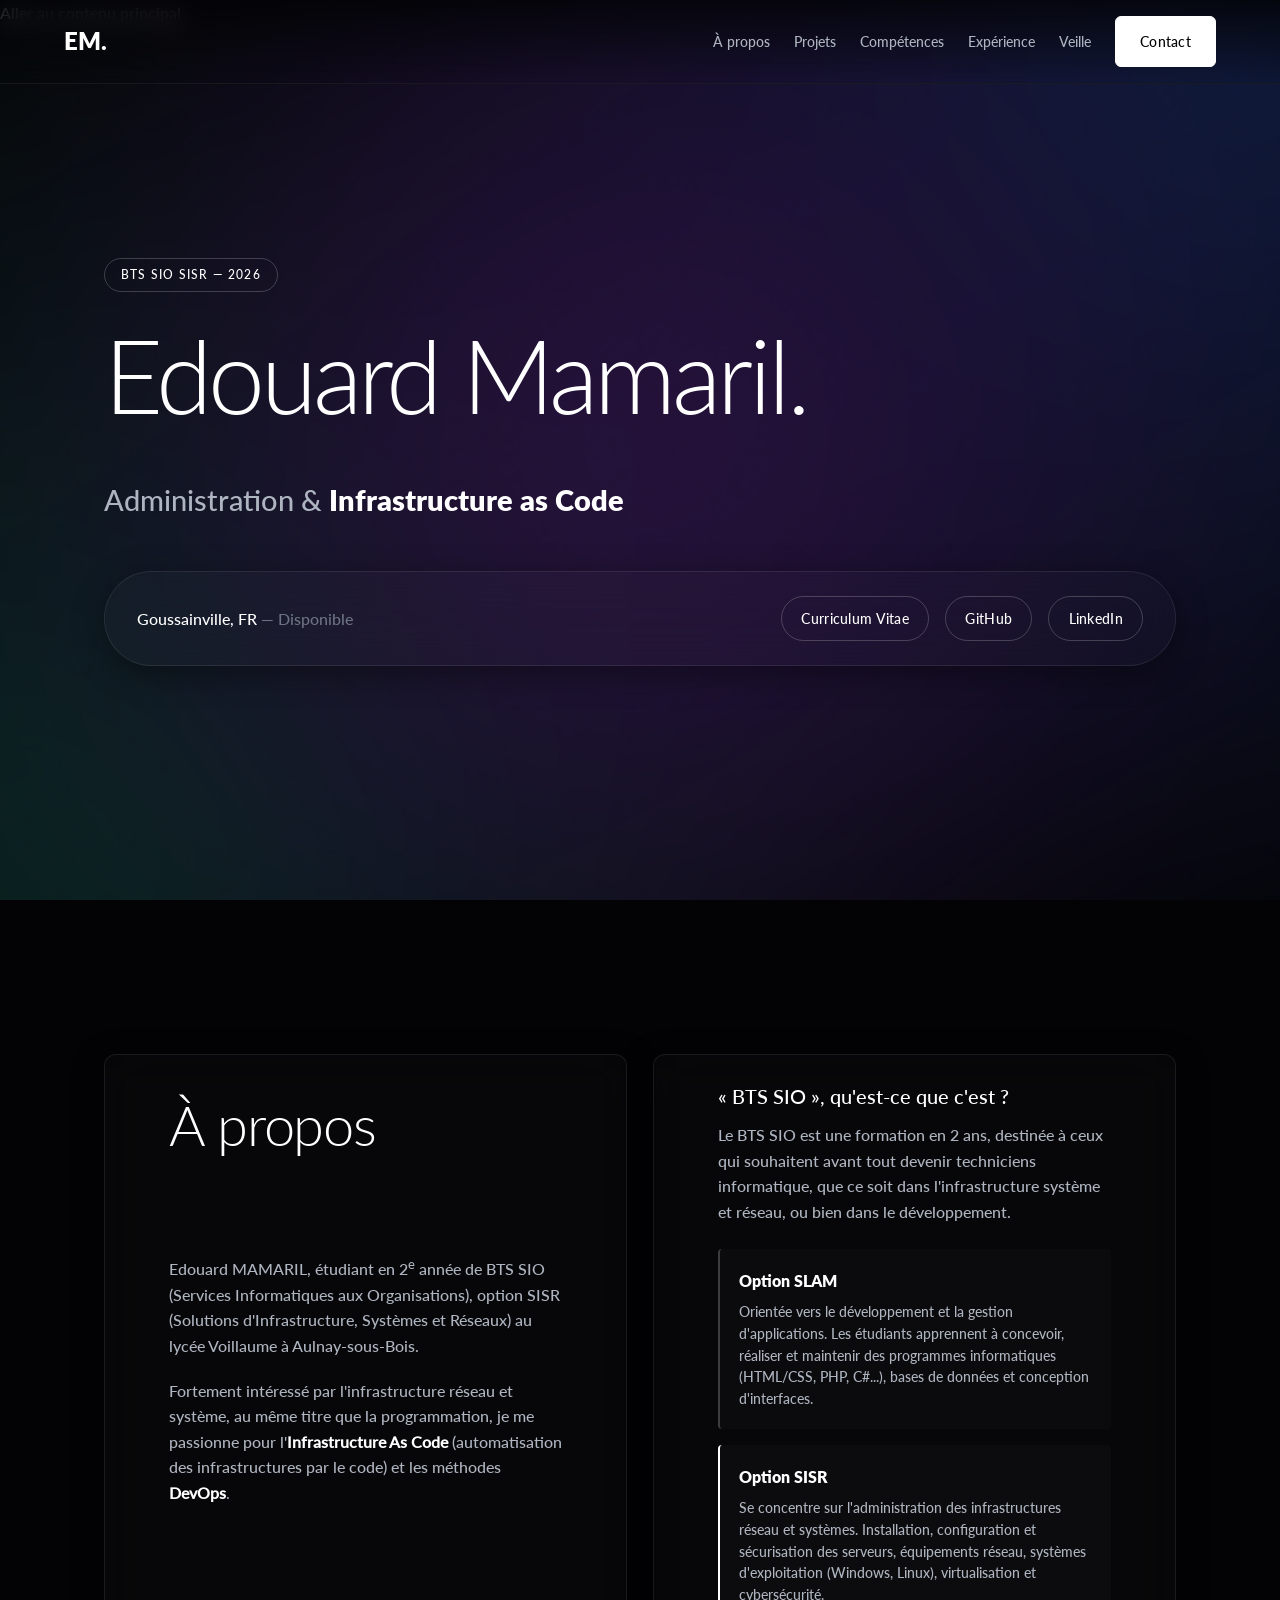
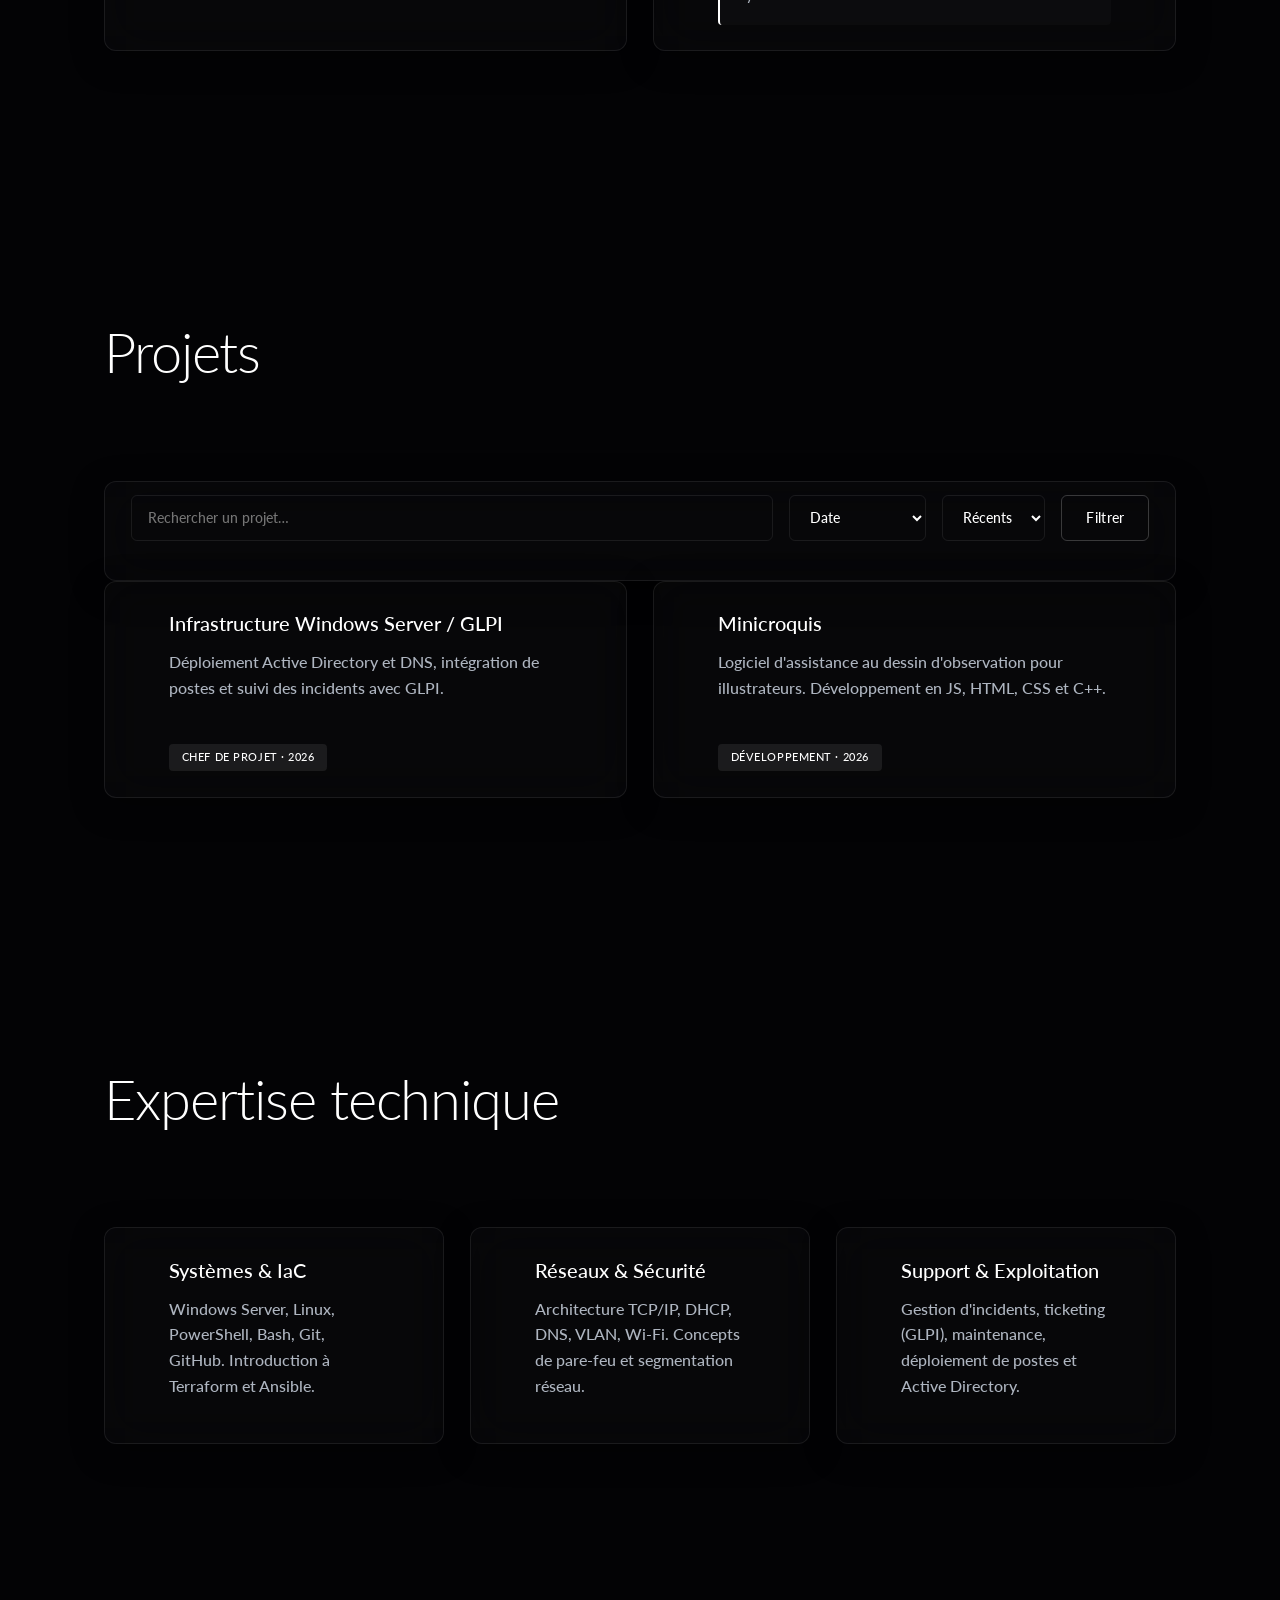
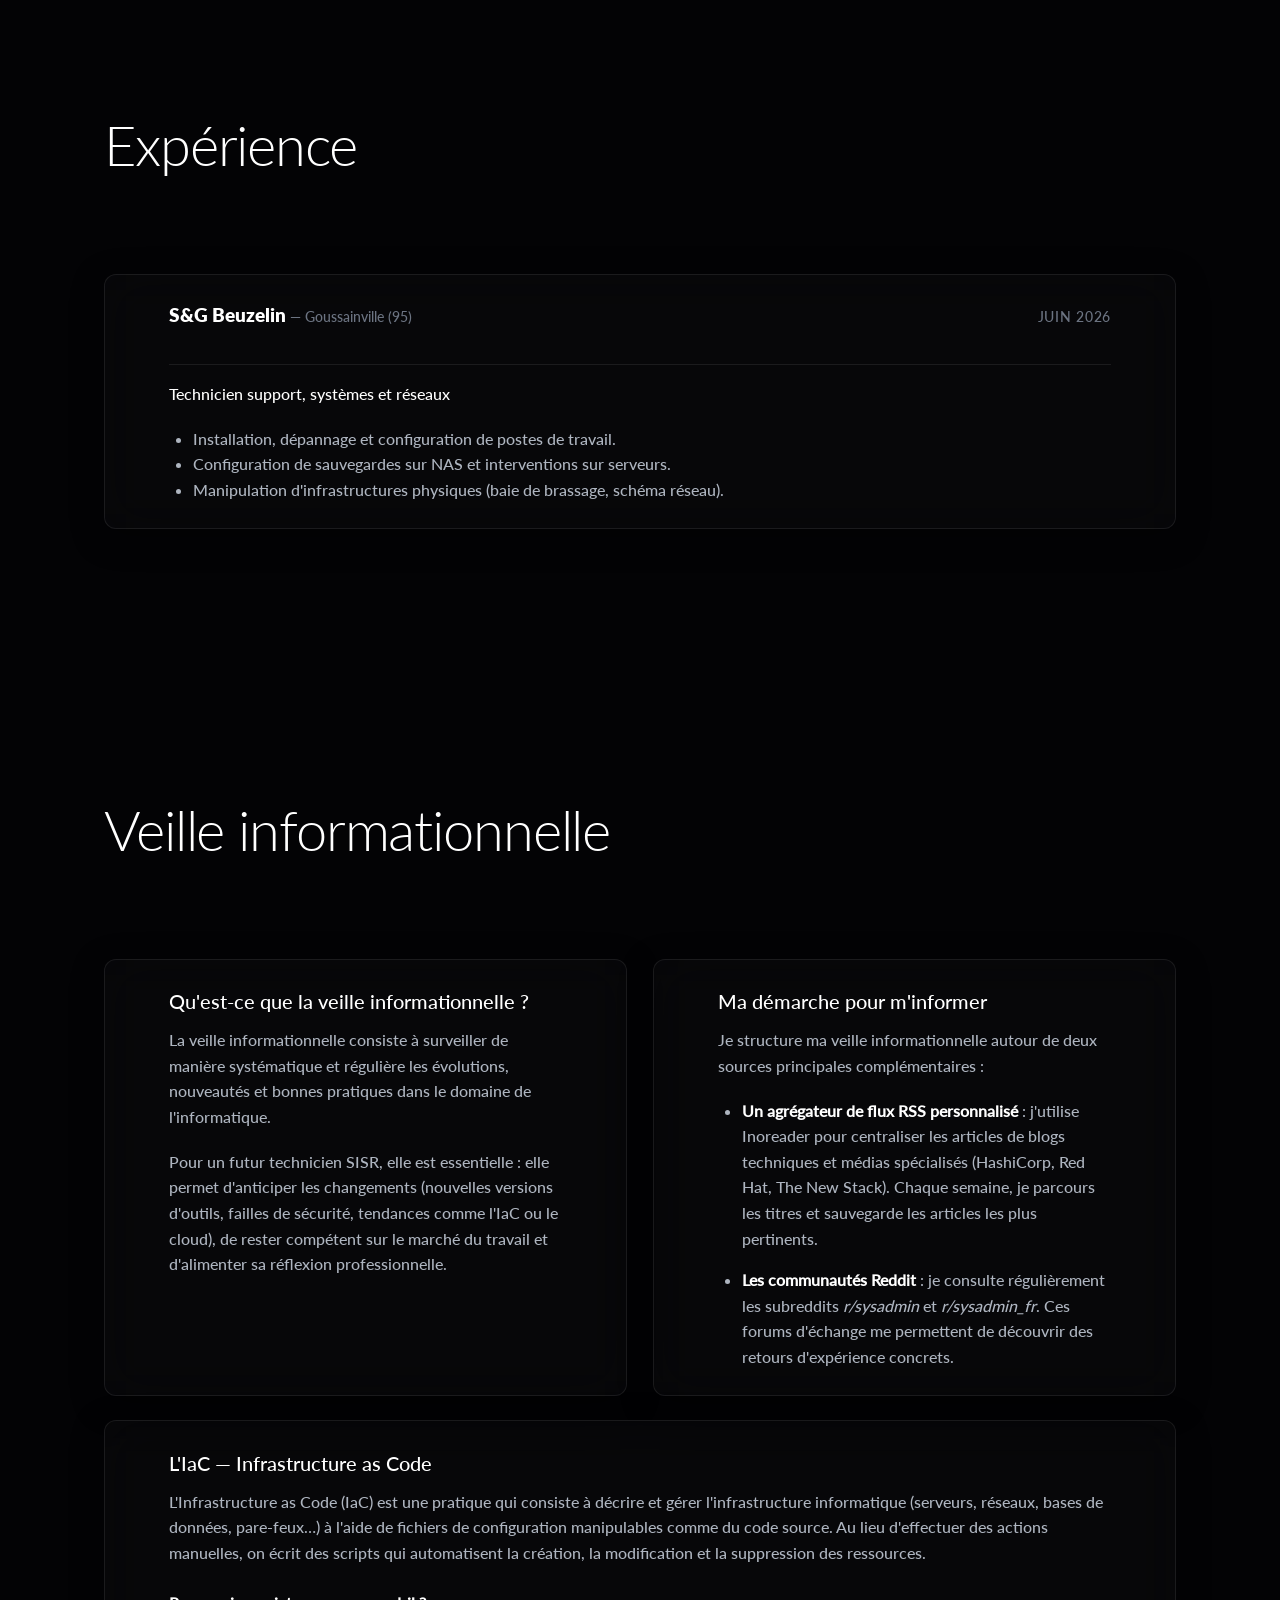
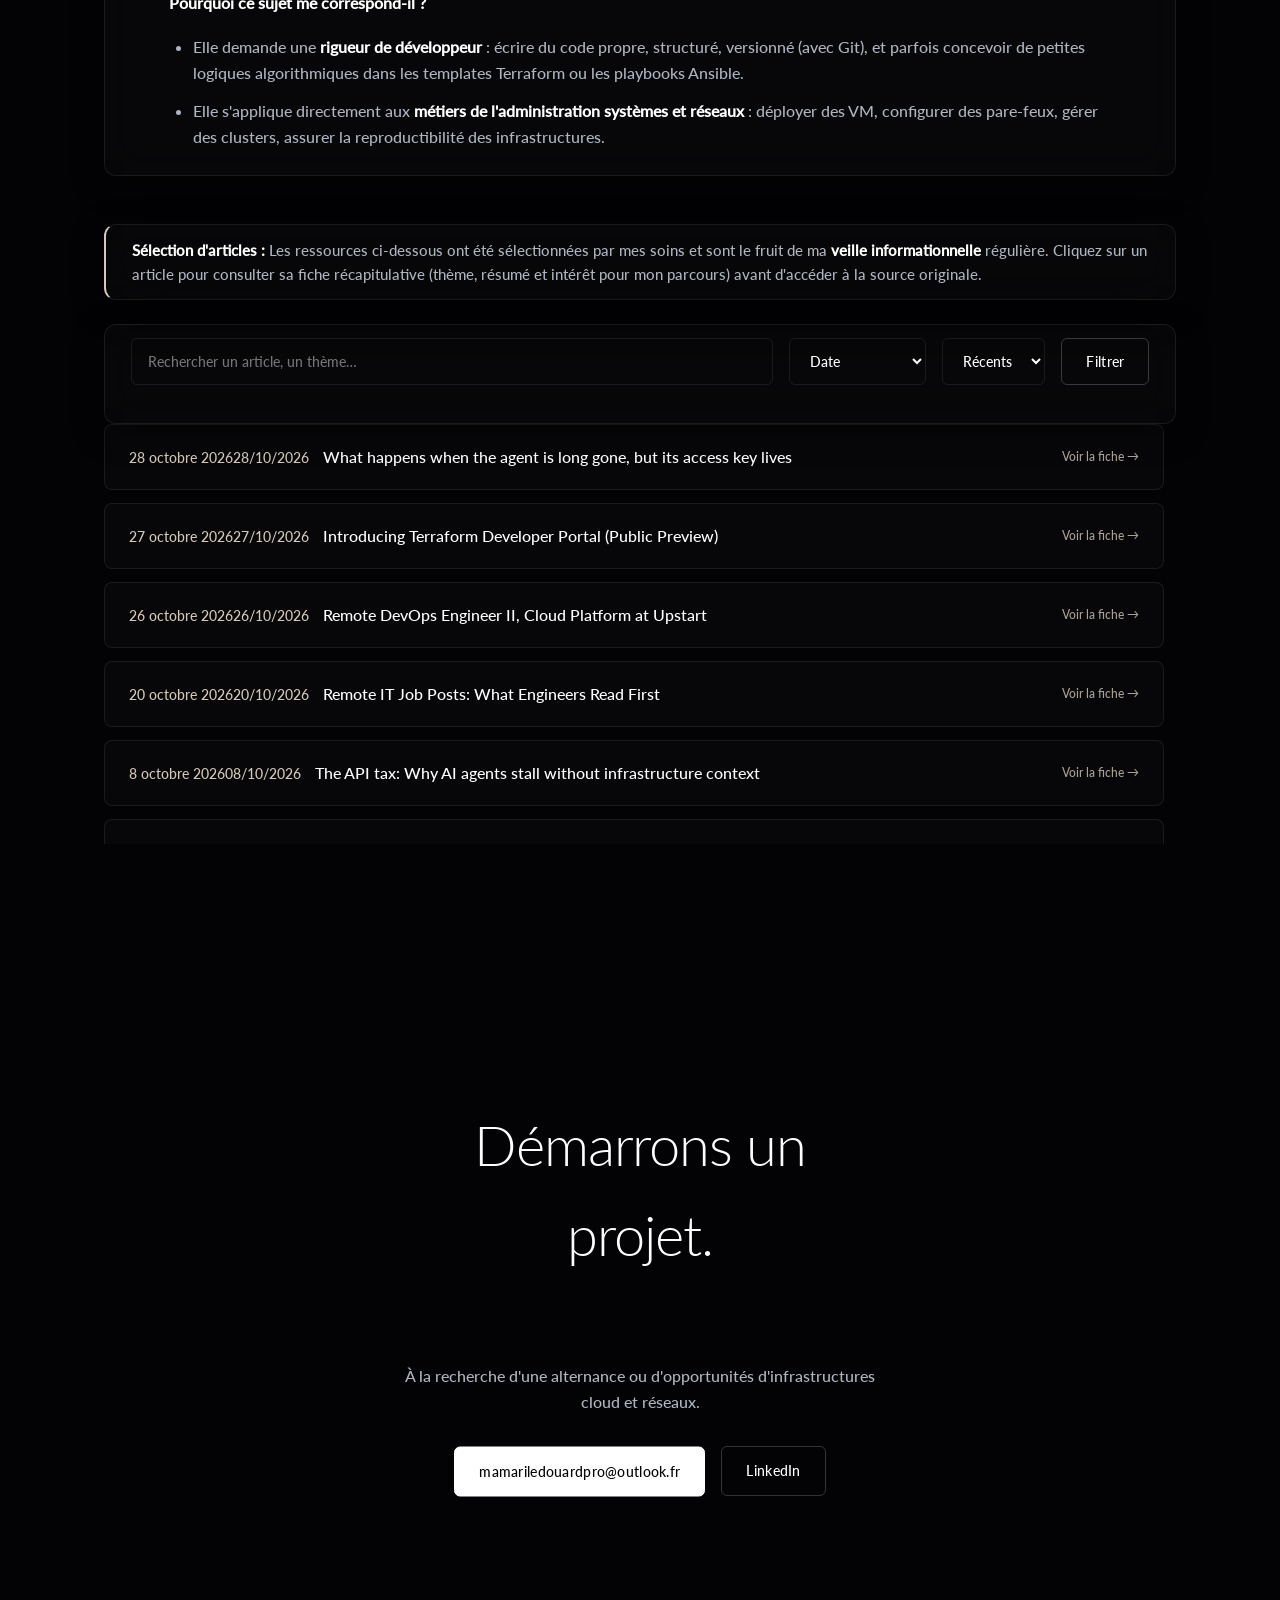
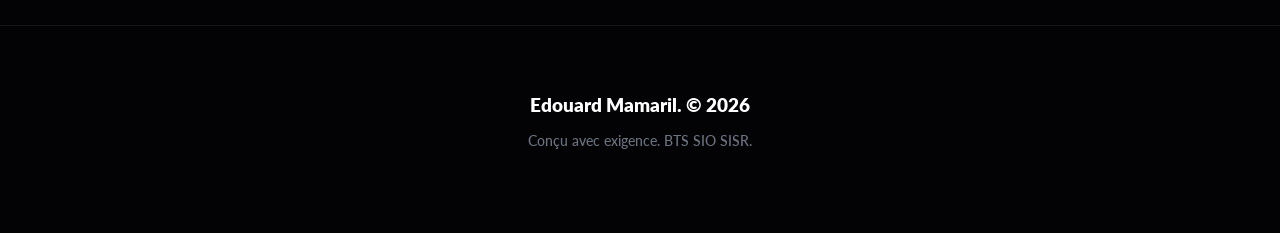
==== commit a5785fc3: "amélioration présentation articles" ====
--- a/index.html
+++ b/index.html
@@ -65,9 +65,6 @@
                     </div>
                 </div>
             </div>
-            
-            <div class="scroll-indicator" aria-hidden="true"></div>
-        </section>
             
             <div class="scroll-indicator" aria-hidden="true"></div>
         </section>
@@ -187,17 +184,17 @@
             </article>
         </section>
 
-        <!-- VEILLE -->
+        <!-- VEILLE INFORMATIONNELLE -->
         <section id="veille">
-            <h2>Veille informatique</h2>
+            <h2>Veille informationnelle</h2>
             
             <div id="explic_veille" style="display: flex; flex-direction: column; gap: 1.5rem; margin-bottom: 3rem;">
                 
                 <div class="grid-2-cols">
                     <div class="glass-panel desc_veille">
-                        <h3>Qu'est-ce que la veille informatique ?</h3>
+                        <h3>Qu'est-ce que la veille informationnelle ?</h3>
                         <p>
-                            La veille informatique consiste à surveiller de manière systématique et régulière les évolutions, nouveautés et bonnes pratiques dans le domaine de l'informatique. 
+                            La veille informationnelle consiste à surveiller de manière systématique et régulière les évolutions, nouveautés et bonnes pratiques dans le domaine de l'informatique. 
                         </p>
                         <p style="margin-bottom: 0;">
                             Pour un futur technicien SISR, elle est essentielle : elle permet d'anticiper les changements (nouvelles versions d'outils, failles de sécurité, tendances comme l'IaC ou le cloud), de rester compétent sur le marché du travail et d'alimenter sa réflexion professionnelle.
@@ -206,7 +203,7 @@
 
                     <div class="glass-panel desc_veille">
                         <h3>Ma démarche pour m'informer</h3>
-                        <p>Je structure ma veille autour de deux sources principales complémentaires :</p>
+                        <p>Je structure ma veille informationnelle autour de deux sources principales complémentaires :</p>
                         <ul style="margin-top: 1rem; display: flex; flex-direction: column; gap: 1rem;">
                             <li>
                                 <strong>Un agrégateur de flux RSS personnalisé</strong> : j'utilise Inoreader pour centraliser les articles de blogs techniques et médias spécialisés (HashiCorp, Red Hat, The New Stack). Chaque semaine, je parcours les titres et sauvegarde les articles les plus pertinents.
@@ -232,10 +229,17 @@
 
             </div>
 
+            <!-- Introduction explicative des articles sélectionnés -->
+            <div class="veille-intro glass-panel-sm">
+                <p>
+                    <strong>Sélection d'articles :</strong> Les ressources ci-dessous ont été sélectionnées par mes soins et sont le fruit de ma <strong>veille informationnelle</strong> régulière. Cliquez sur un article pour consulter sa fiche récapitulative (thème, résumé et intérêt pour mon parcours) avant d'accéder à la source originale.
+                </p>
+            </div>
+
             <!-- Section de recherche d'articles de veille -->
             <div class="filtre glass-panel-sm">
                 <form role="search" onsubmit="return false;">
-                    <input id="srchbar-veille" class="srchbar" type="search" placeholder="Rechercher un article…" autocomplete="off">
+                    <input id="srchbar-veille" class="srchbar" type="search" placeholder="Rechercher un article, un thème…" autocomplete="off">
                     <select id="filter1-veille" class="filter filter1">
                         <option value="date">Date</option>
                         <option value="titre">Alphabétique</option>
@@ -270,6 +274,38 @@
         <p class="footer-sub">Conçu avec exigence. BTS SIO SISR.</p>
     </footer>
 
+    <!-- OVERLAY / MODALE RÉCAPITULATIVE D'ARTICLE -->
+    <div id="article-modal" class="modal-overlay" role="dialog" aria-modal="true" aria-labelledby="modal-title" hidden>
+        <div class="modal-content glass-panel">
+            <button type="button" id="modal-close" class="modal-close" aria-label="Fermer la fenêtre">×</button>
+            
+            <div class="modal-meta">
+                <span id="modal-theme" class="tag">Thème</span>
+                <time id="modal-date" class="modal-date">Date</time>
+            </div>
+            
+            <h3 id="modal-title">Titre de l'article</h3>
+            
+            <div class="modal-body">
+                <div class="modal-section">
+                    <h4>Résumé</h4>
+                    <p id="modal-resume"></p>
+                </div>
+                <div class="modal-section">
+                    <h4>Intérêt</h4>
+                    <p id="modal-interet"></p>
+                </div>
+            </div>
+
+            <div class="modal-actions">
+                <a id="modal-link" href="#" target="_blank" rel="noopener noreferrer" class="button-primary">
+                    Lire l'article complet ↗
+                </a>
+                <button type="button" id="modal-close-btn" class="button-outline">Fermer</button>
+            </div>
+        </div>
+    </div>
+
     <script src="js/libs/gsap.min.js" defer></script>
     <script src="js/libs/ScrollTrigger.min.js" defer></script>
     <script src="js/main.js" defer></script>
--- a/style/base.css
+++ b/style/base.css
@@ -64,6 +64,7 @@
 p { margin: 0 0 1.2em; }
 a { text-decoration: none; color: inherit; }
 ul { padding-left: 1.5rem; margin: 0; }
+strong { color: var(--text-high); }
 
 ::selection { background: var(--text-high); color: var(--bg-base); }
 ::-webkit-scrollbar { width: 8px; }
@@ -211,15 +212,25 @@
 .exp-date time { color: var(--text-low); font-size: 0.9rem; text-transform: uppercase; letter-spacing: 0.05em; }
 
 /* ============================================================
-   VEILLE (Articles générés) - AVEC SCROLL PERSONNALISÉ
-   ============================================================ */
+   VEILLE INFORMATIONNELLE (Intro & Liste avec Scroll)
+   ============================================================ */
+.veille-intro {
+    margin-bottom: 1.5rem;
+    border-left: 2px solid var(--accent);
+}
+.veille-intro p {
+    margin: 0;
+    font-size: 0.95rem;
+    color: var(--text-med);
+}
+
 .articles-list { 
     display: flex; 
     flex-direction: column; 
     gap: 0.8rem; 
-    max-height: 420px; /* Limite la hauteur (environ 5 articles) */
-    overflow-y: auto;  /* Active le scroll vertical */
-    padding-right: 12px; /* Laisse de la place pour la scrollbar */
+    max-height: 420px;
+    overflow-y: auto;
+    padding-right: 12px;
     scrollbar-color: var(--glass-border-hover) transparent;
     scrollbar-width: thin;
 }
@@ -228,17 +239,171 @@
 .articles-list::-webkit-scrollbar-thumb { background: var(--glass-border-hover); border-radius: 4px; }
 .articles-list::-webkit-scrollbar-thumb:hover { background: var(--accent); }
 
-.articles-list > div {
-    padding: 1.2rem 1.5rem; background: var(--glass-bg);
-    border: 1px solid var(--glass-border); border-radius: 8px;
+.article-item {
+    display: flex;
+    justify-content: space-between;
+    align-items: center;
+    gap: 1rem;
+    padding: 1.2rem 1.5rem;
+    background: var(--glass-bg);
+    border: 1px solid var(--glass-border);
+    border-radius: 8px;
+    cursor: pointer;
     transition: all var(--transition-fast);
 }
-.articles-list > div:hover { 
+.article-item:hover { 
     background: var(--glass-bg-hover); 
     border-color: var(--glass-border-hover); 
     transform: translateX(8px); 
 }
-.articles-list a { color: var(--text-high); font-family: "Lato-Medium", sans-serif; display: block; }
+.article-item-title {
+    color: var(--text-high);
+    font-family: "Lato-Medium", sans-serif;
+}
+.article-date {
+    color: var(--accent);
+    margin-right: 10px;
+    font-size: 0.85em;
+    white-space: nowrap;
+}
+.article-item-hint {
+    font-size: 0.78rem;
+    color: var(--accent);
+    white-space: nowrap;
+    opacity: 0.8;
+    transition: opacity var(--transition-fast);
+}
+.article-item:hover .article-item-hint {
+    opacity: 1;
+}
+
+/* ============================================================
+   OVERLAY / MODALE RÉCAPITULATIVE D'ARTICLE
+   ============================================================ */
+.modal-overlay {
+    position: fixed;
+    inset: 0;
+    z-index: 1000;
+    display: flex;
+    align-items: center;
+    justify-content: center;
+    padding: 1.5rem;
+    background: rgba(3, 3, 5, 0.82);
+    backdrop-filter: blur(12px);
+    -webkit-backdrop-filter: blur(12px);
+    opacity: 0;
+    visibility: hidden;
+    transition: opacity 0.3s ease, visibility 0.3s ease;
+}
+.modal-overlay.is-open {
+    opacity: 1;
+    visibility: visible;
+}
+.modal-overlay[hidden] {
+    display: none;
+}
+
+.modal-content {
+    position: relative;
+    width: 100%;
+    max-width: 660px;
+    max-height: 90vh;
+    overflow-y: auto;
+    background: rgba(14, 15, 22, 0.94);
+    border: 1px solid var(--glass-border-hover);
+    padding: clamp(1.5rem, 4vw, 2.5rem);
+    transform: translateY(16px) scale(0.98);
+    transition: transform 0.35s cubic-bezier(0.16, 1, 0.3, 1);
+}
+.modal-overlay.is-open .modal-content {
+    transform: translateY(0) scale(1);
+}
+
+.modal-close {
+    position: absolute;
+    top: 1.2rem;
+    right: 1.2rem;
+    width: 36px;
+    height: 36px;
+    display: inline-flex;
+    align-items: center;
+    justify-content: center;
+    background: transparent;
+    border: 1px solid var(--glass-border);
+    border-radius: 50%;
+    color: var(--text-med);
+    font-size: 1.4rem;
+    line-height: 1;
+    cursor: pointer;
+    transition: all var(--transition-fast);
+}
+.modal-close:hover {
+    color: var(--text-high);
+    border-color: var(--text-high);
+    background: var(--glass-bg-hover);
+}
+
+.modal-meta {
+    display: flex;
+    align-items: center;
+    flex-wrap: wrap;
+    gap: 1rem;
+    margin-bottom: 1rem;
+    padding-right: 2.5rem;
+}
+.modal-meta .tag {
+    margin-top: 0;
+    color: var(--accent);
+    border: 1px solid rgba(212, 200, 184, 0.25);
+}
+.modal-date {
+    font-size: 0.85rem;
+    color: var(--text-low);
+}
+
+#modal-title {
+    font-family: "Lato-Black", sans-serif;
+    font-size: clamp(1.25rem, 2.5vw, 1.6rem);
+    line-height: 1.3;
+    color: var(--text-high);
+    margin-bottom: 1.5rem;
+    padding-bottom: 1rem;
+    border-bottom: 1px solid var(--glass-border);
+}
+
+.modal-body {
+    display: flex;
+    flex-direction: column;
+    gap: 1.2rem;
+    margin-bottom: 2rem;
+}
+.modal-section {
+    padding: 1.1rem 1.3rem;
+    background: var(--glass-bg);
+    border-left: 2px solid var(--accent);
+    border-radius: 6px;
+}
+.modal-section h4 {
+    margin: 0 0 0.4rem;
+    font-family: "Lato-Black", sans-serif;
+    font-size: 0.8rem;
+    text-transform: uppercase;
+    letter-spacing: 0.08em;
+    color: var(--accent);
+}
+.modal-section p {
+    margin: 0;
+    font-size: 0.95rem;
+    color: var(--text-high);
+    line-height: 1.55;
+}
+
+.modal-actions {
+    display: flex;
+    flex-wrap: wrap;
+    gap: 1rem;
+    justify-content: flex-end;
+}
 
 /* ============================================================
    FOOTER
@@ -258,6 +423,11 @@
     .grid-2-cols { grid-template-columns: 1fr; }
     .exp-header { flex-direction: column; gap: 0.5rem; }
 }
+@media (max-width: 600px) {
+    .article-item { flex-direction: column; align-items: flex-start; gap: 0.4rem; }
+    .modal-actions { flex-direction: column; }
+    .modal-actions > * { width: 100%; }
+}
 @media (prefers-reduced-motion: reduce) {
     .aurora-gradient { animation: none; }
     *, *::before, *::after { transition-duration: 0.01ms !important; animation-duration: 0.01ms !important; }
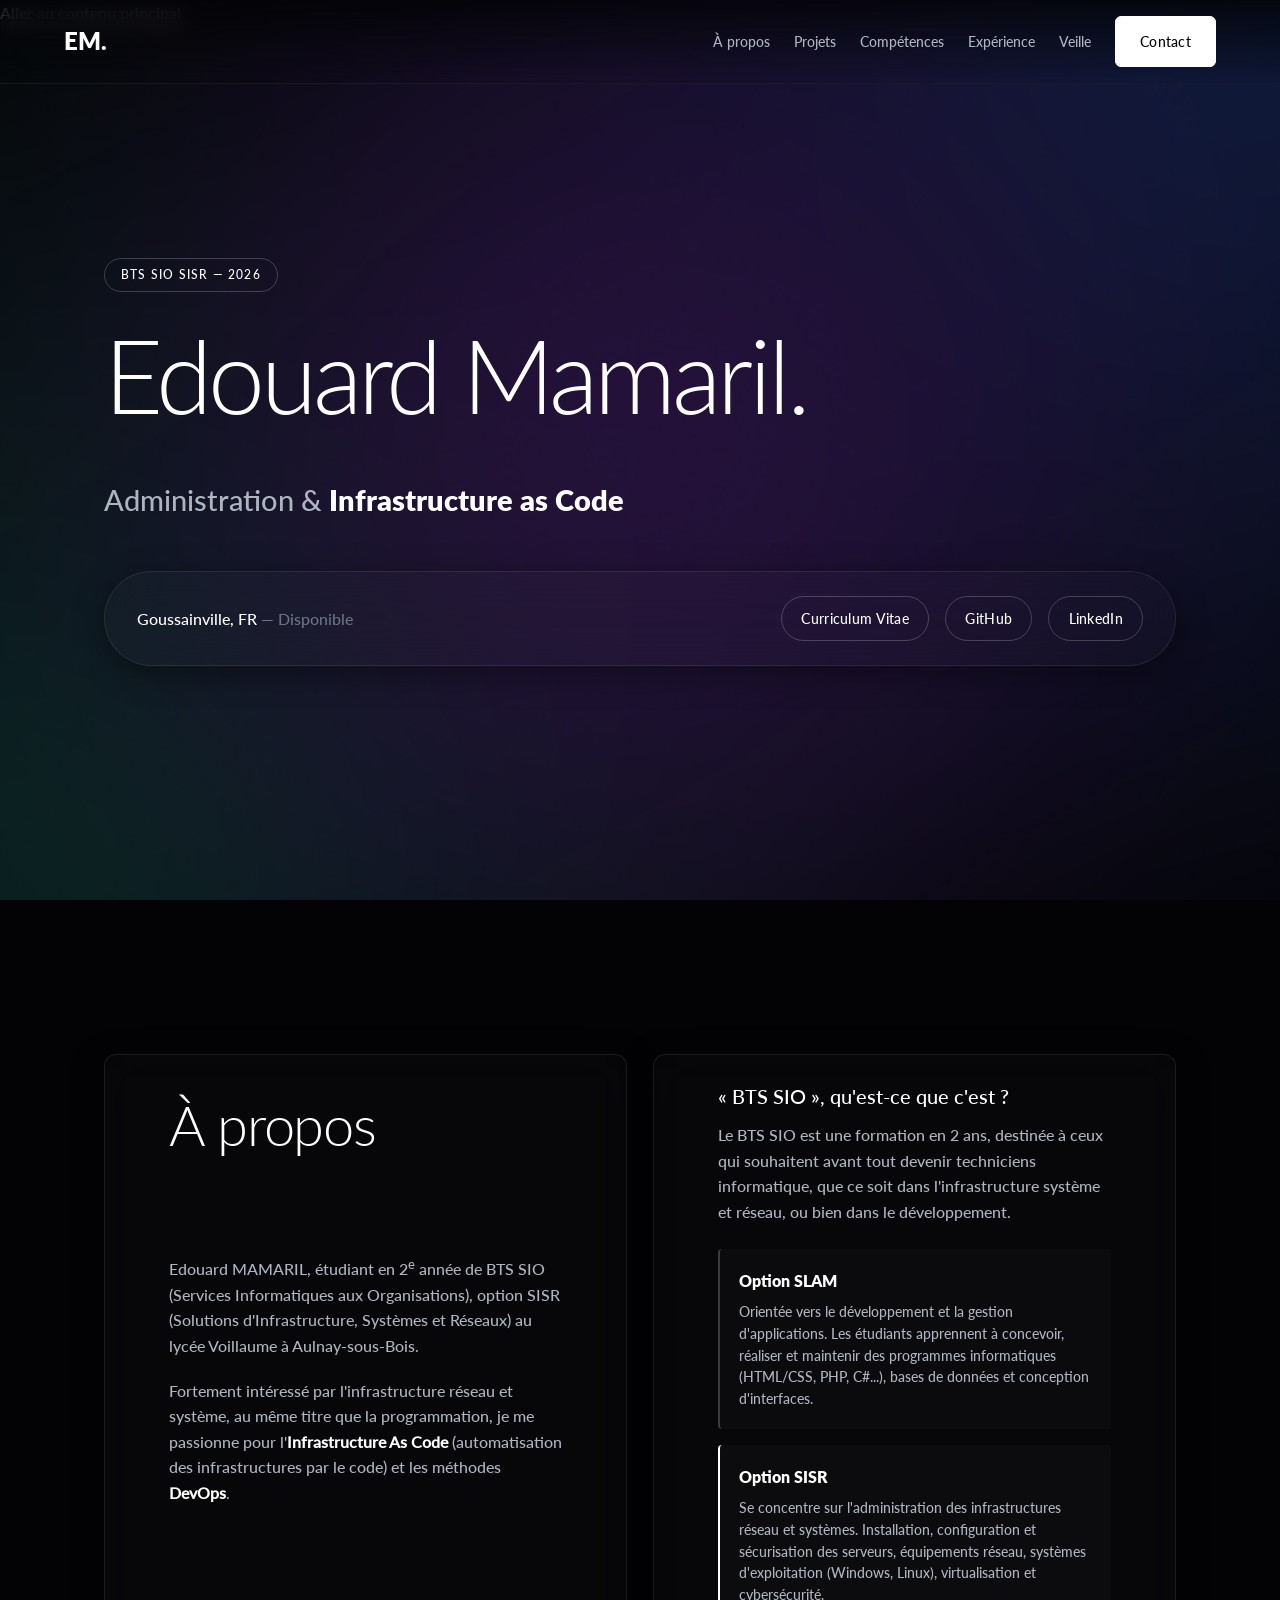
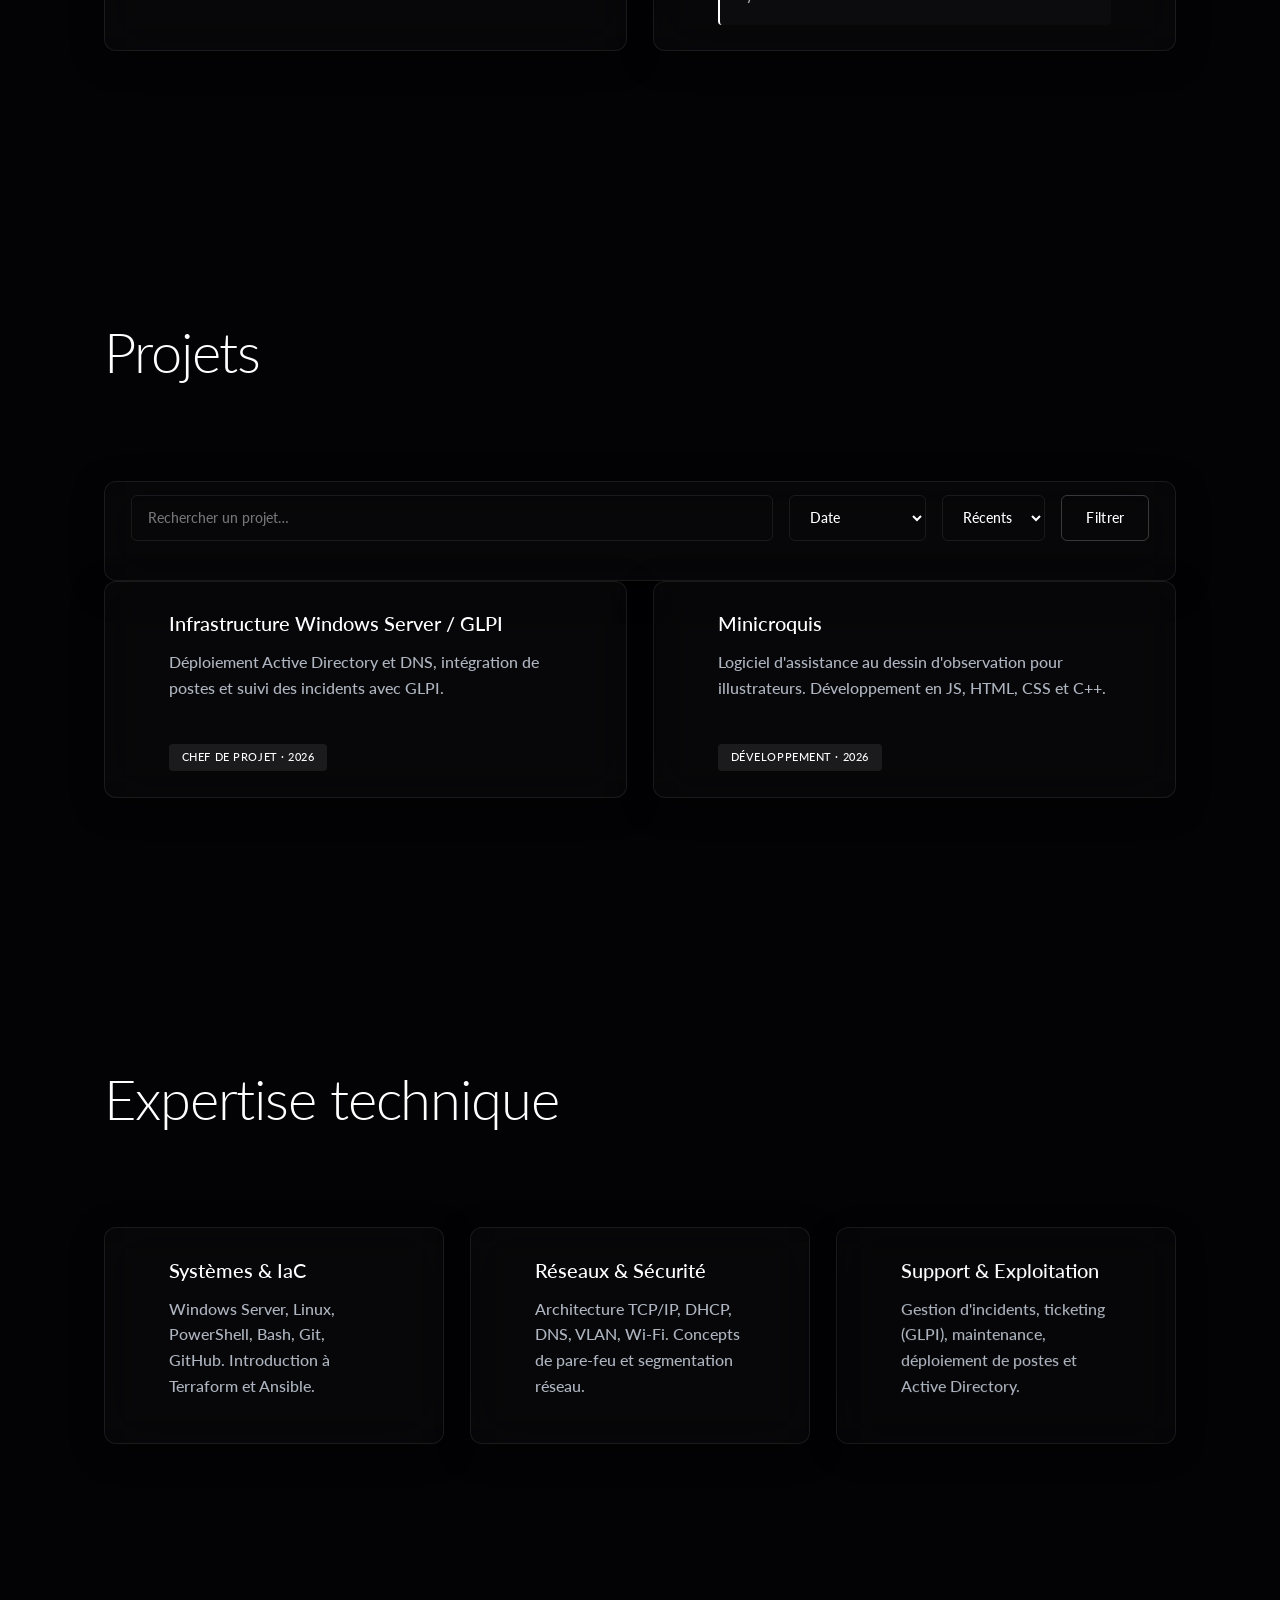
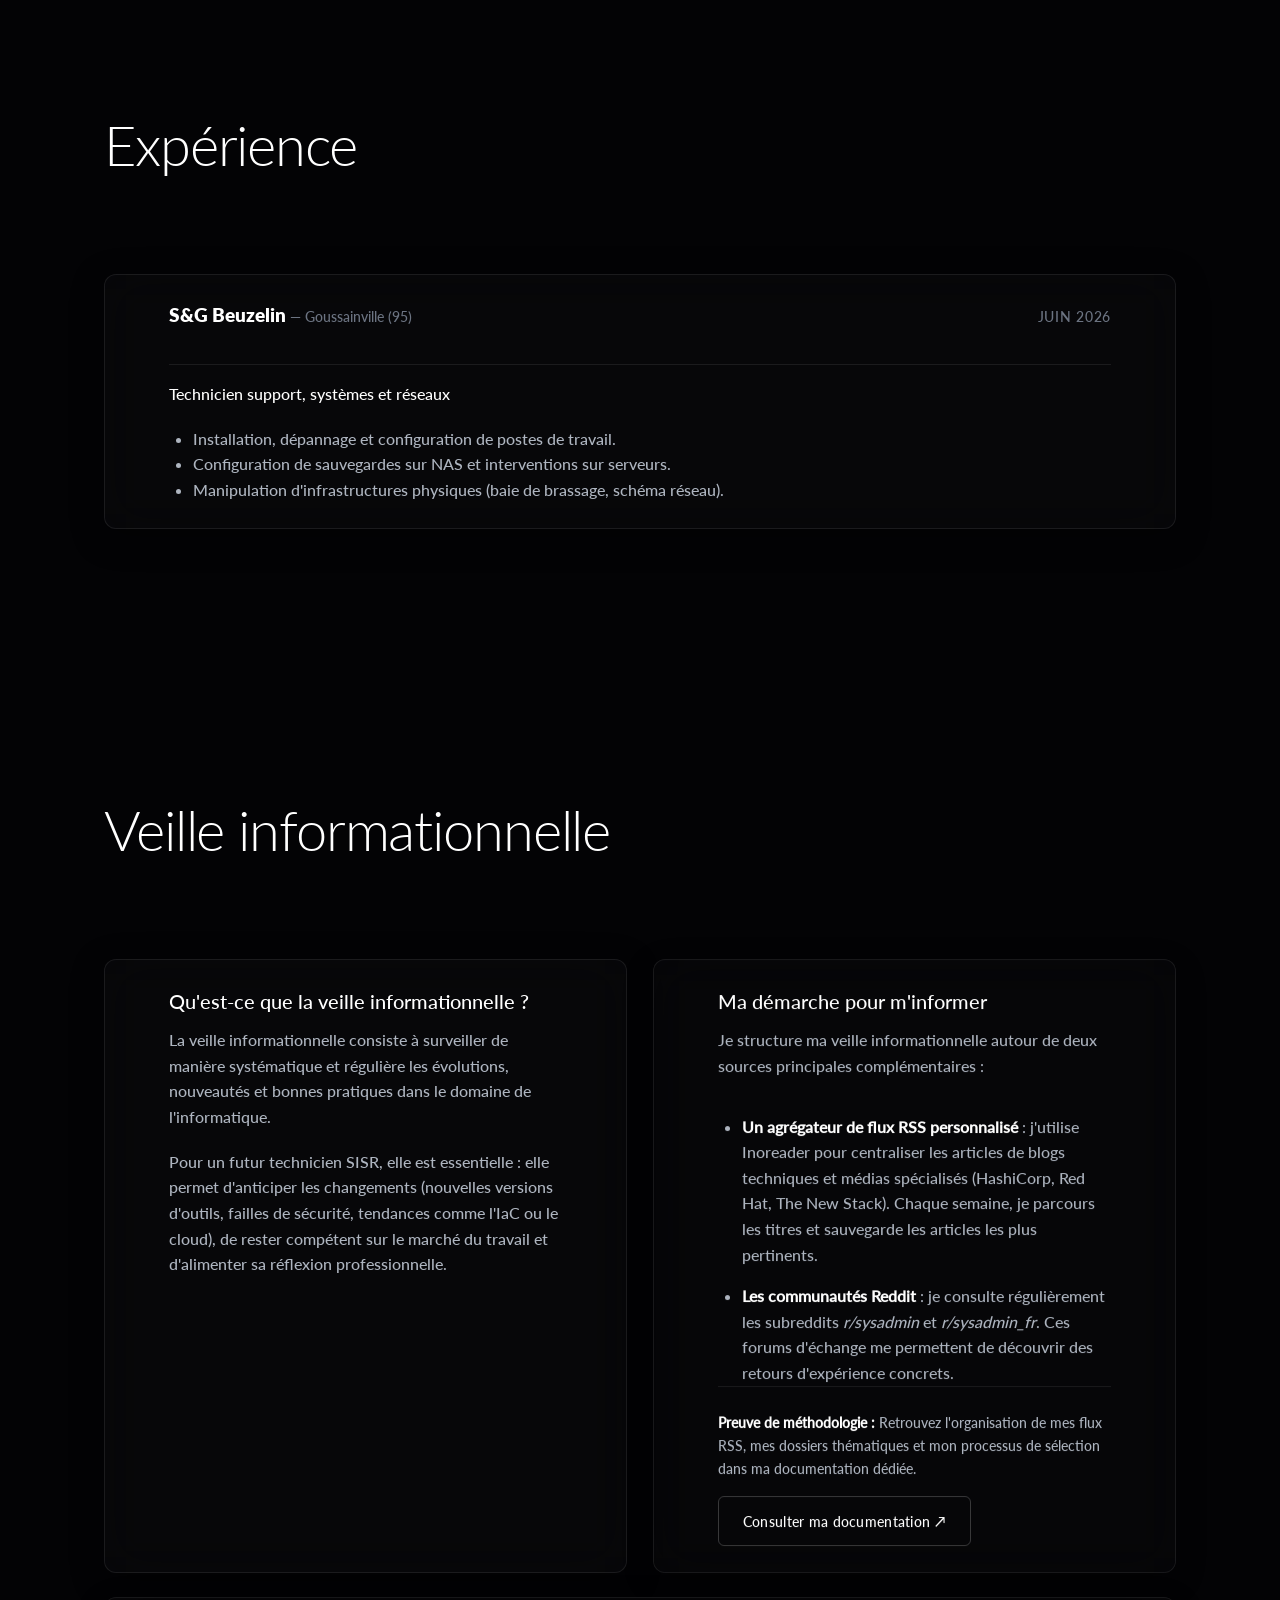
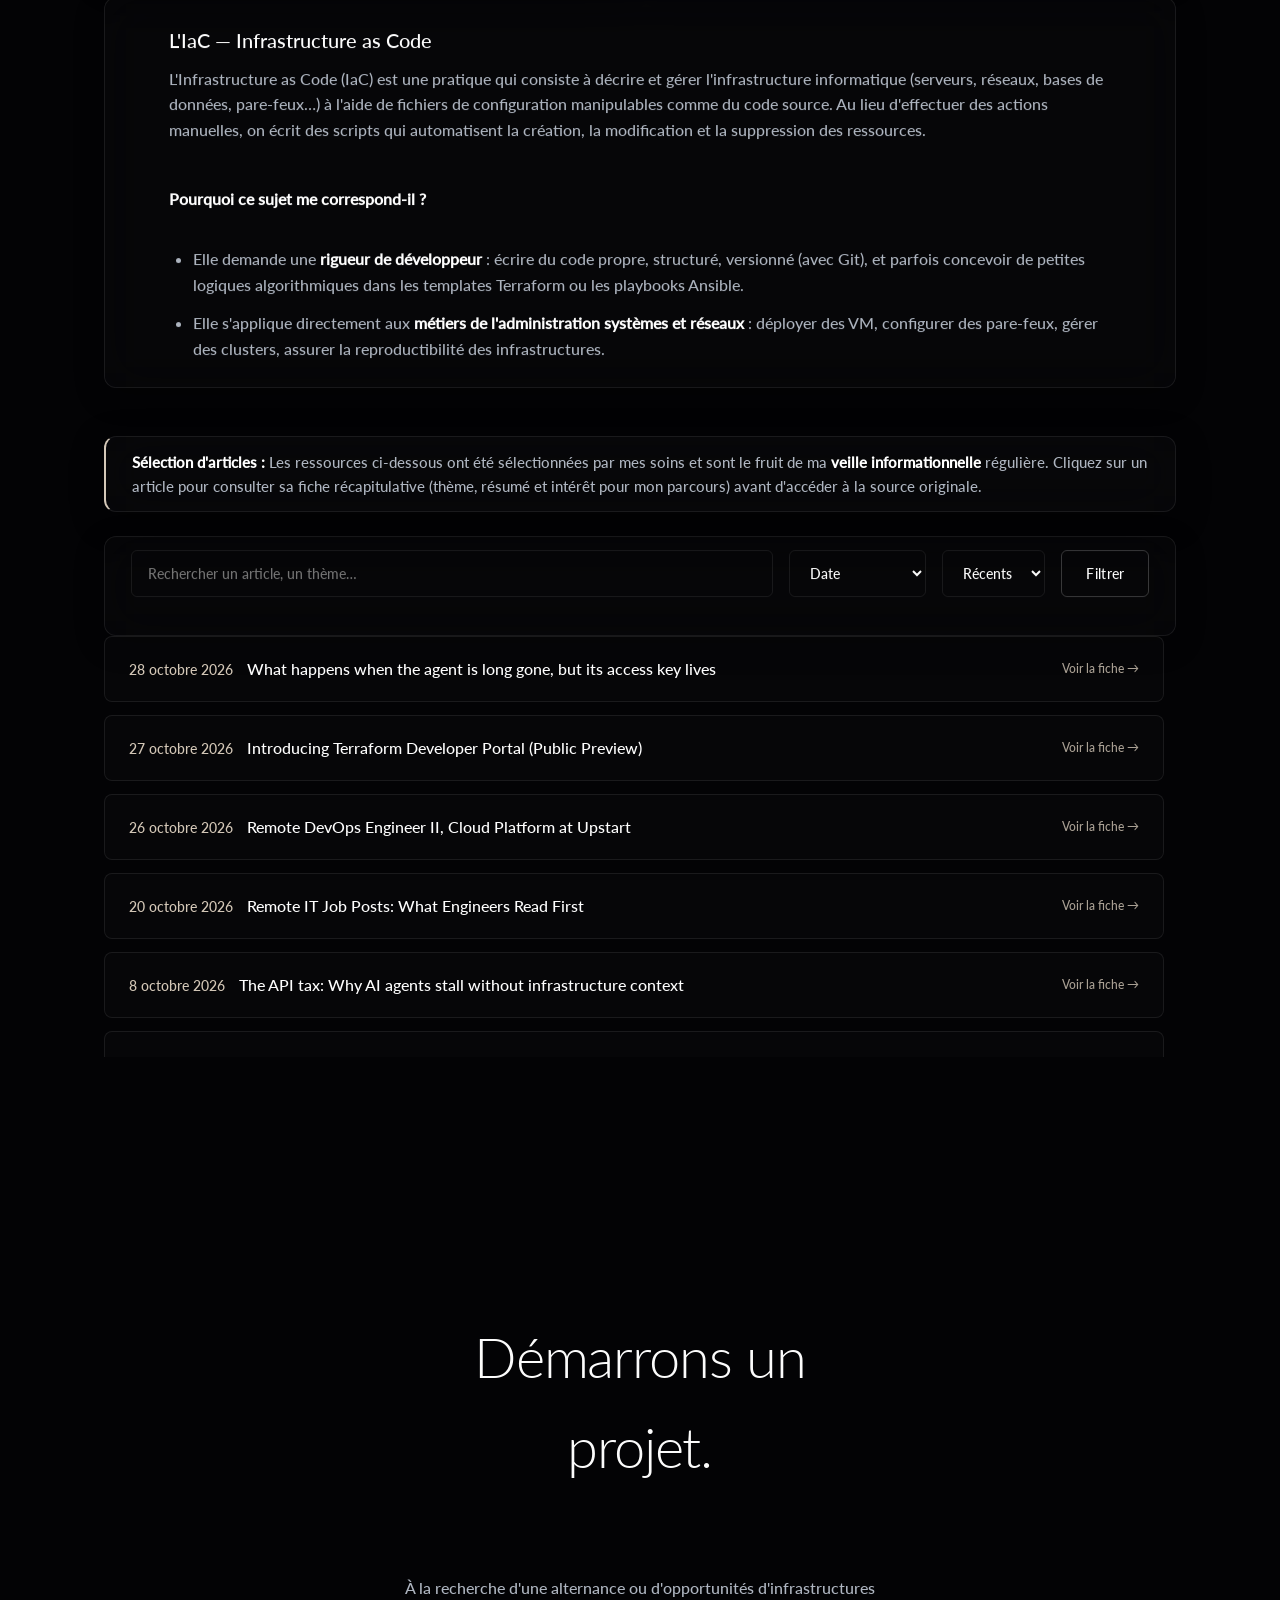
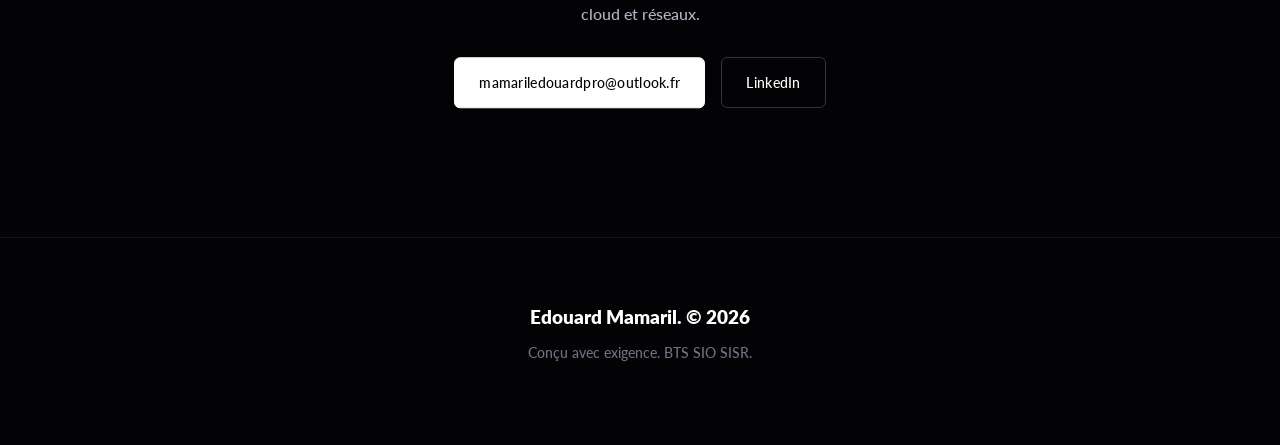
==== commit 1016f55f: "amélioration présentation articles" ====
--- a/index.html
+++ b/index.html
@@ -212,6 +212,15 @@
                                 <strong>Les communautés Reddit</strong> : je consulte régulièrement les subreddits <em>r/sysadmin</em> et <em>r/sysadmin_fr</em>. Ces forums d'échange me permettent de découvrir des retours d'expérience concrets.
                             </li>
                         </ul>
+
+                        <div class="veille-doc-box">
+                            <p>
+                                <strong>Preuve de méthodologie :</strong> Retrouvez l'organisation de mes flux RSS, mes dossiers thématiques et mon processus de sélection dans ma documentation dédiée.
+                            </p>
+                            <a class="button-outline" href="other/Documentation_Veille.pdf" target="_blank" rel="noopener noreferrer">
+                                Consulter ma documentation ↗
+                            </a>
+                        </div>
                     </div>
                 </div>
 
--- a/style/base.css
+++ b/style/base.css
@@ -224,6 +224,27 @@
     color: var(--text-med);
 }
 
+.desc_veille {
+    display: flex;
+    flex-direction: column;
+}
+
+.veille-doc-box {
+    margin-top: auto;
+    padding-top: 1.5rem;
+    border-top: 1px solid var(--glass-border);
+    display: flex;
+    flex-direction: column;
+    align-items: flex-start;
+    gap: 1rem;
+}
+
+.veille-doc-box p {
+    margin: 0;
+    font-size: 0.9rem;
+    color: var(--text-med);
+}
+
 .articles-list { 
     display: flex; 
     flex-direction: column; 
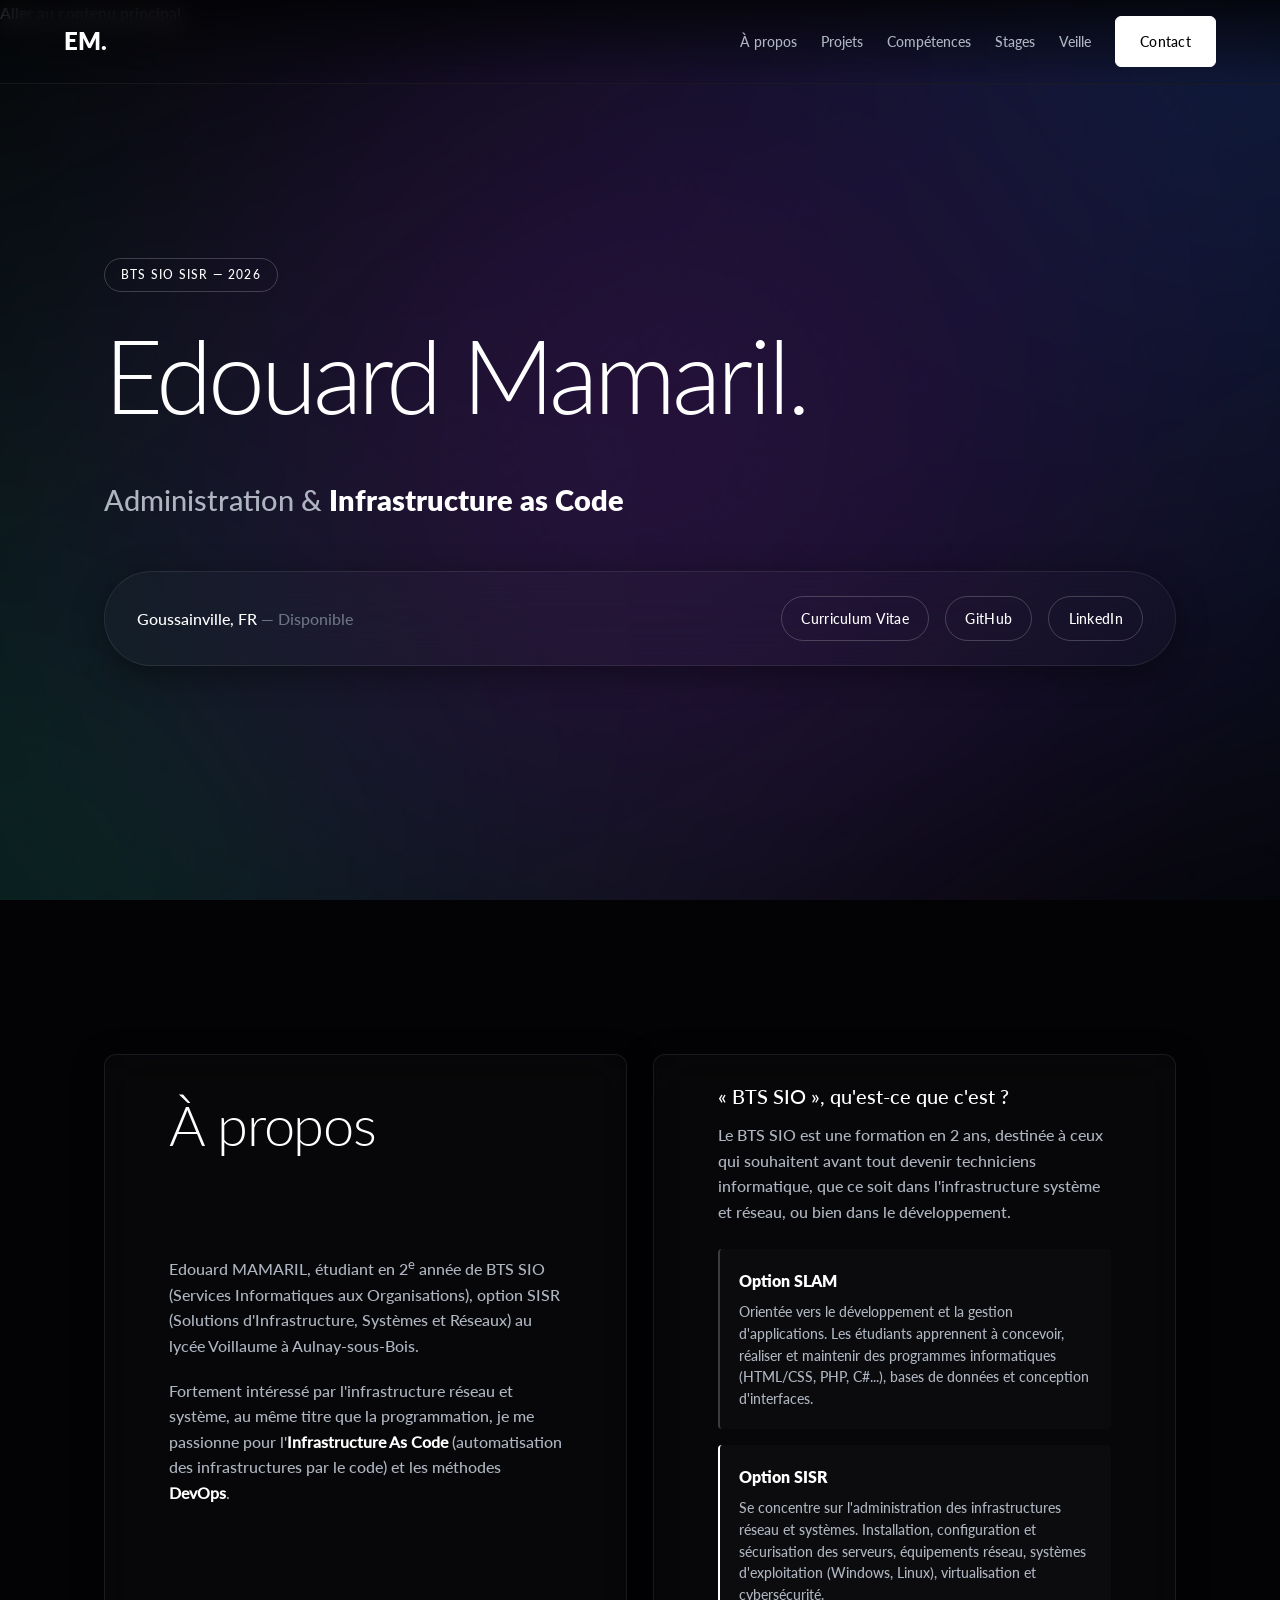
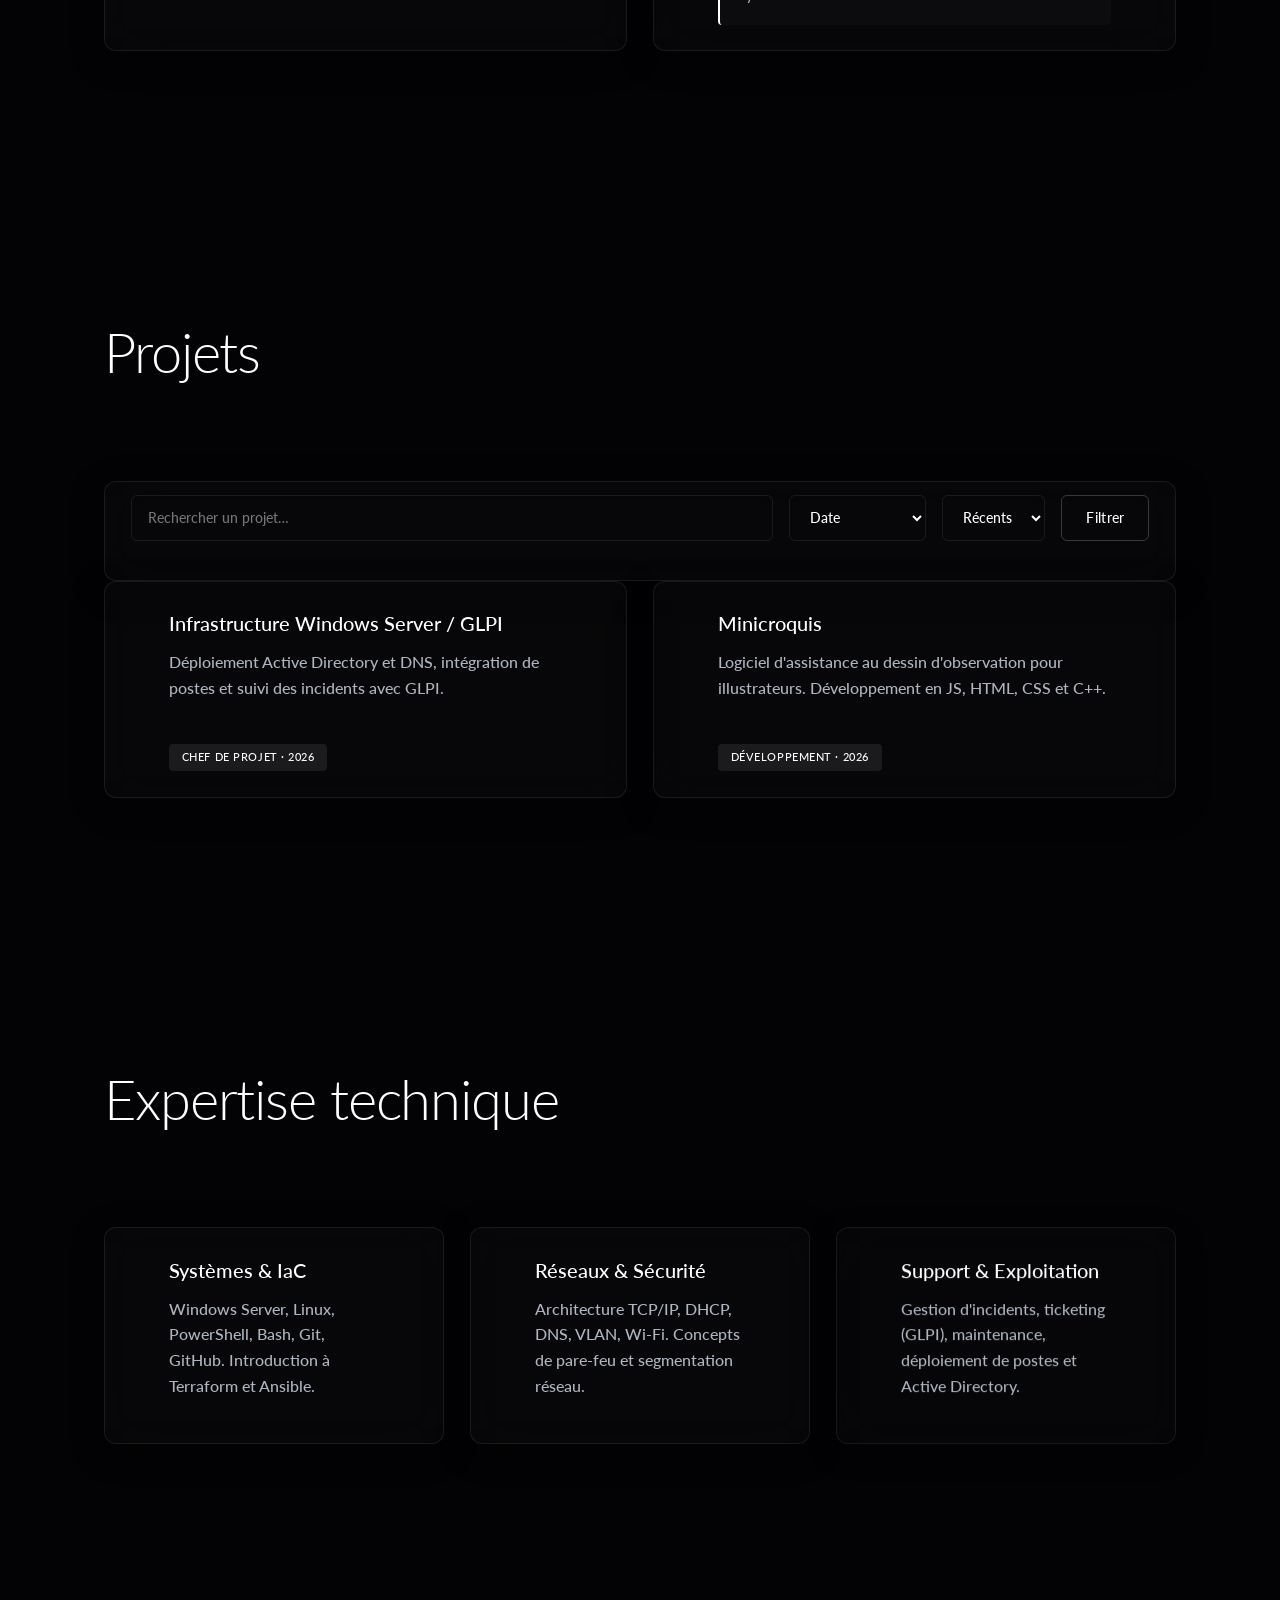
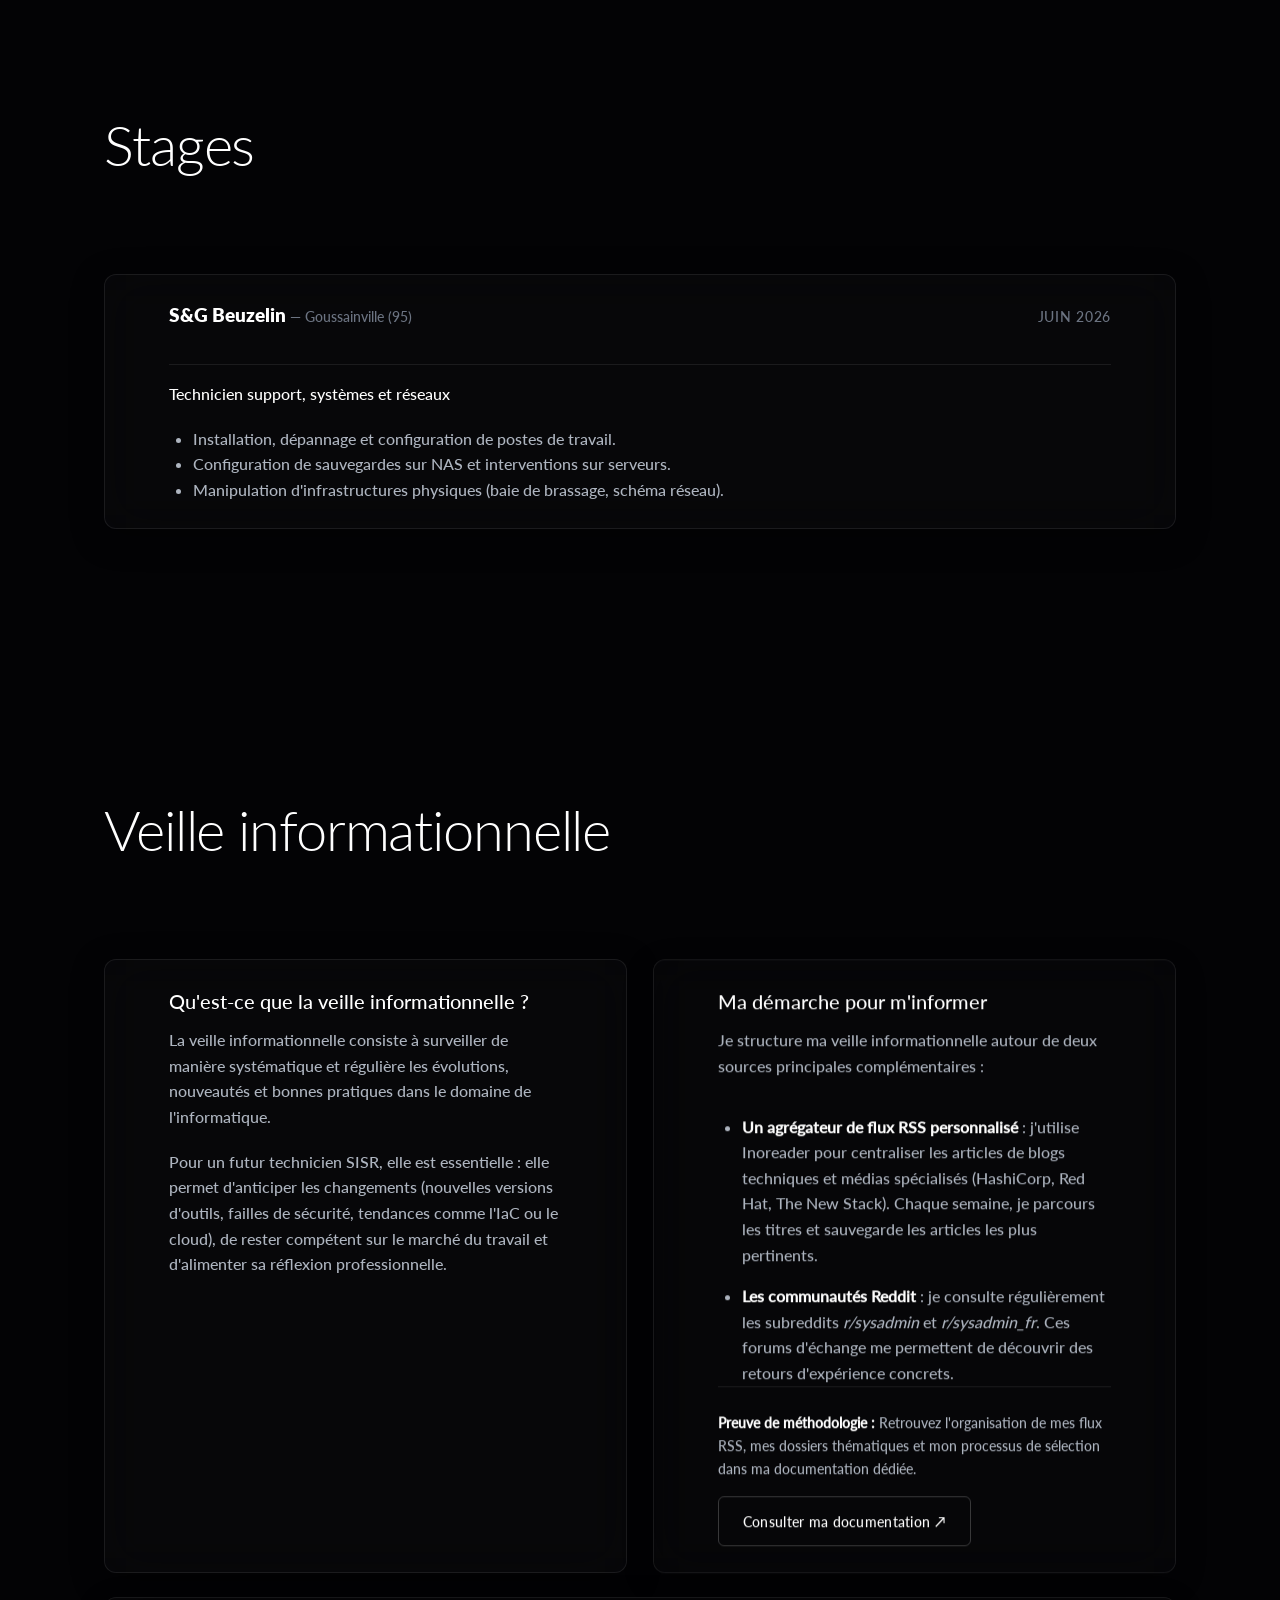
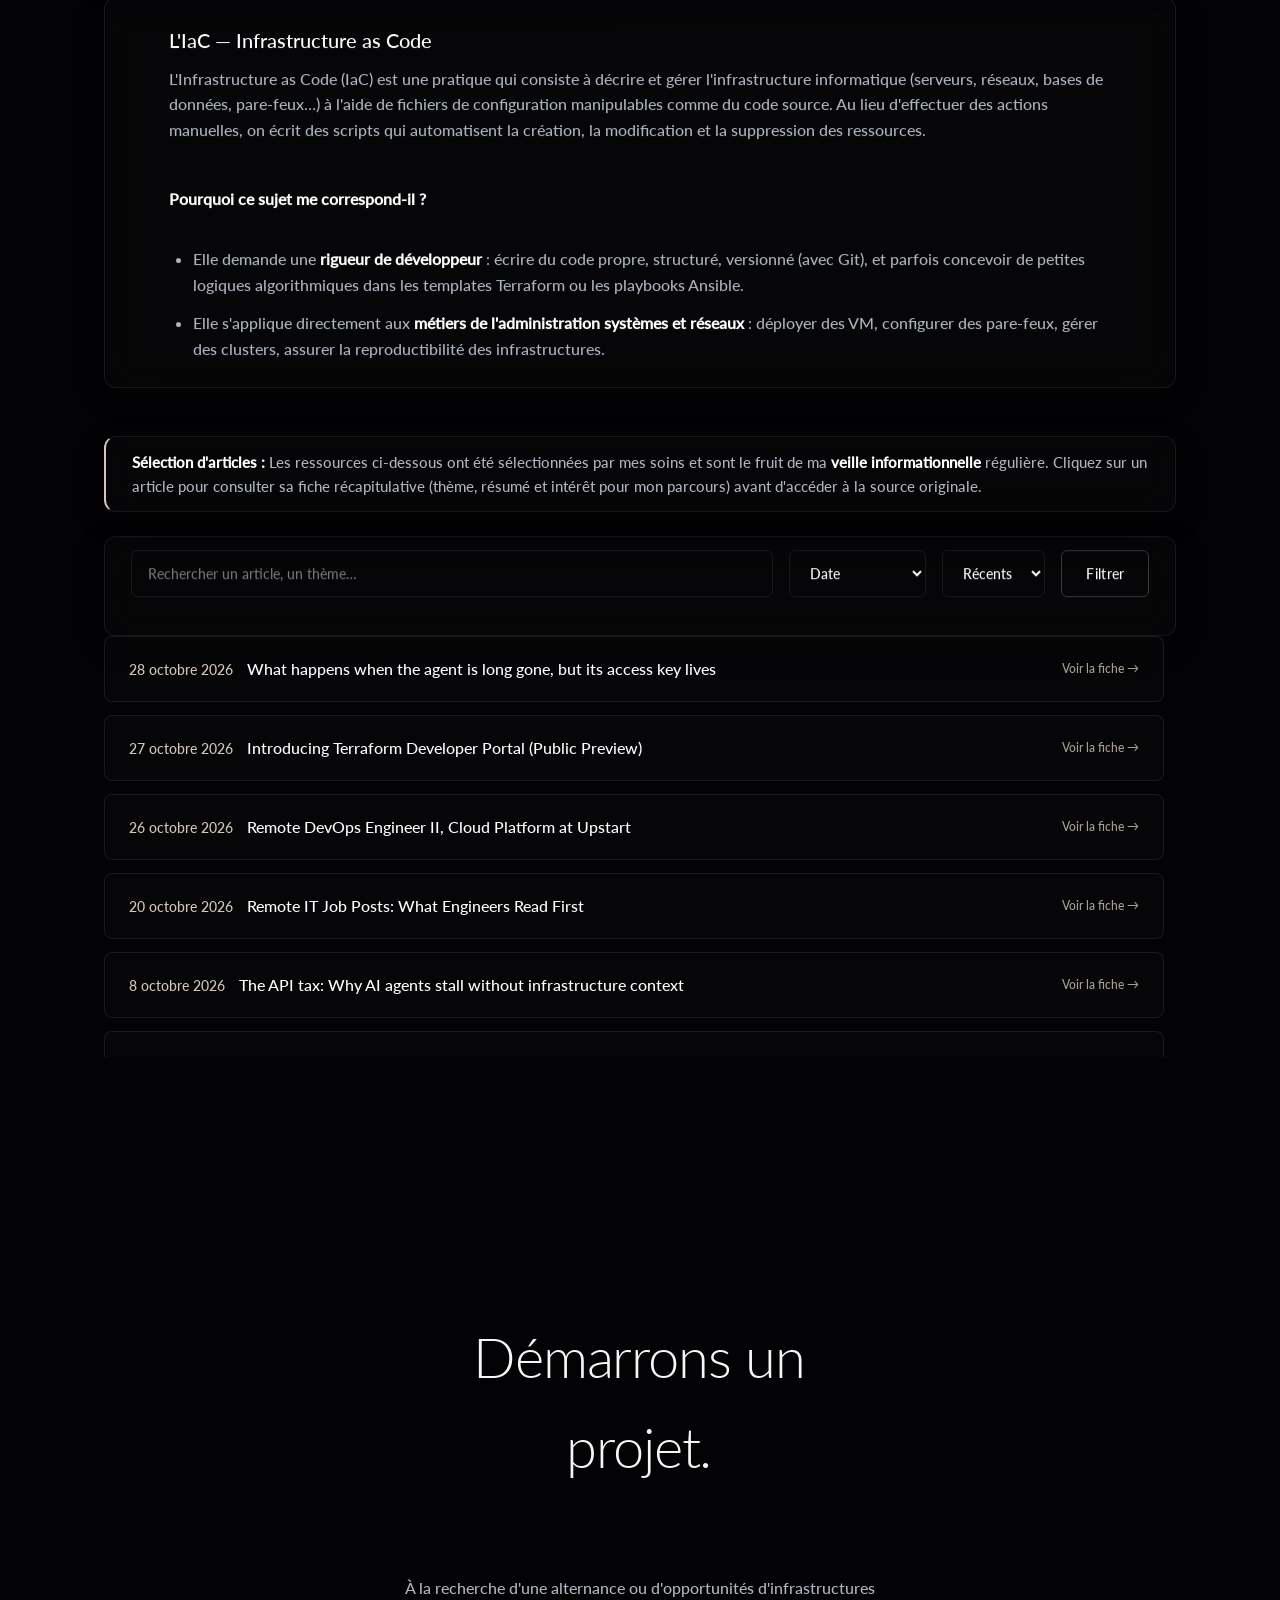
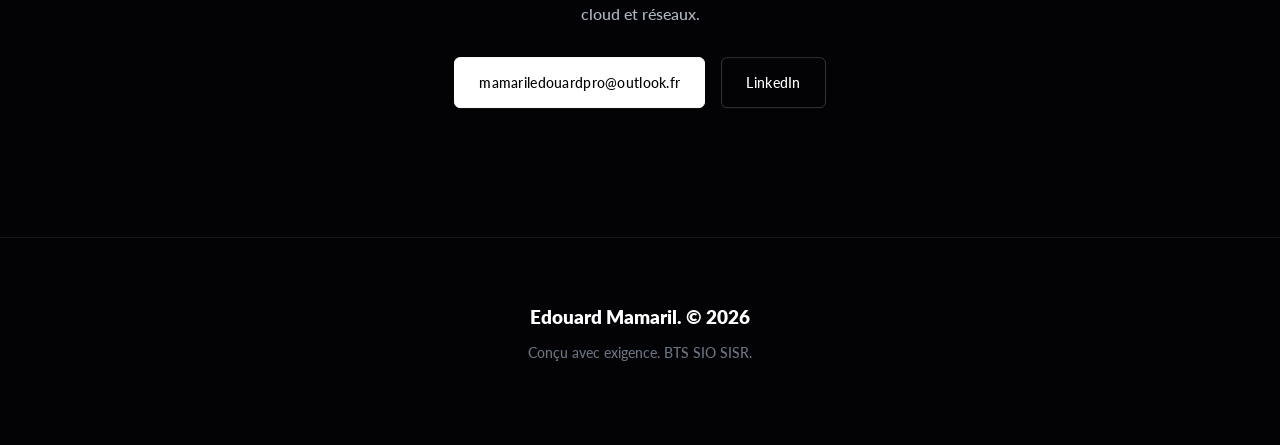
==== commit 50e4928f: "amélioration présentation articles" ====
--- a/index.html
+++ b/index.html
@@ -36,7 +36,7 @@
                 <li><a class="nav-link" href="#aPropos">À propos</a></li>
                 <li><a class="nav-link" href="#projets">Projets</a></li>
                 <li><a class="nav-link" href="#competences">Compétences</a></li>
-                <li><a class="nav-link" href="#stages">Expérience</a></li>
+                <li><a class="nav-link" href="#stages">Stages</a></li>
                 <li><a class="nav-link" href="#veille">Veille</a></li>
                 <li><a class="button-primary" href="#contact">Contact</a></li>
             </ul>
@@ -169,7 +169,7 @@
 
         <!-- STAGES -->
         <section id="stages">
-            <h2>Expérience</h2>
+            <h2>Stages</h2>
             <article id="exp1" class="glass-panel exp-card">
                 <div class="exp-header">
                     <p class="exp-entreprise">S&G Beuzelin <span>— Goussainville (95)</span></p>
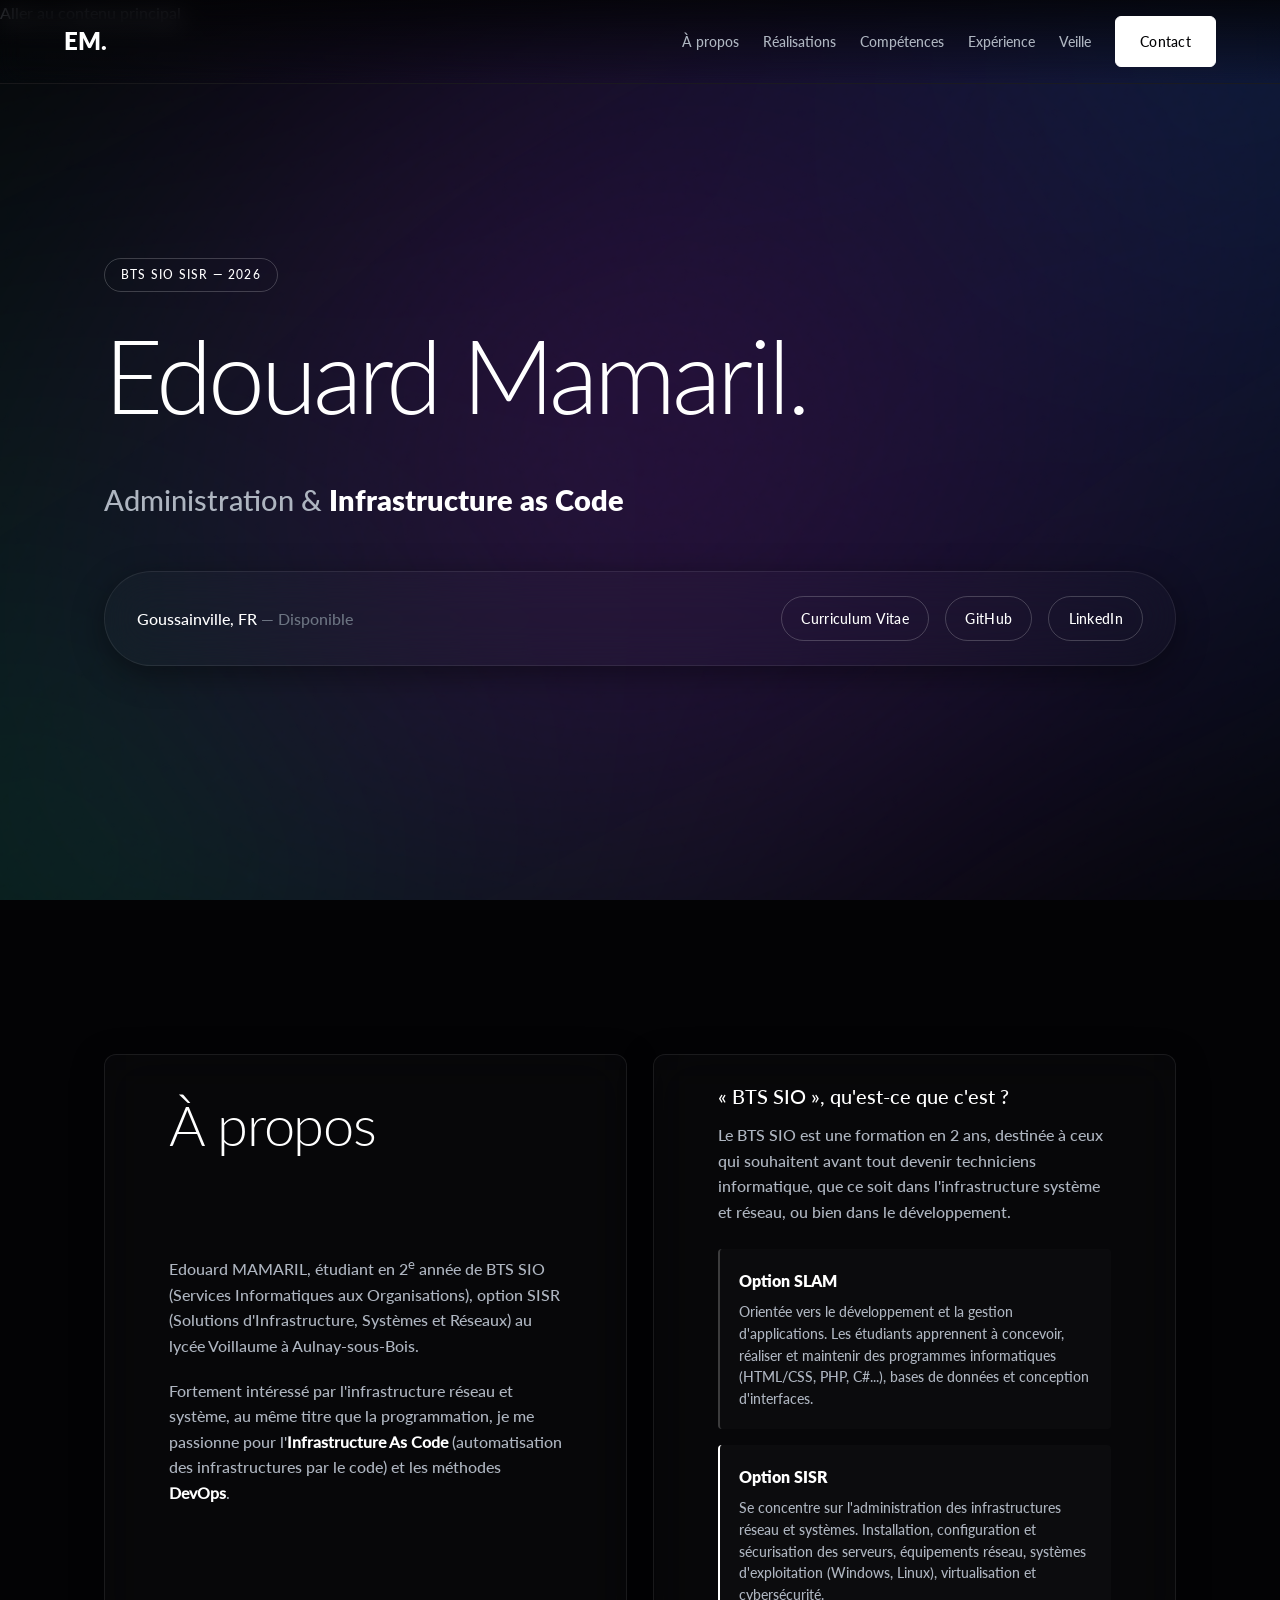
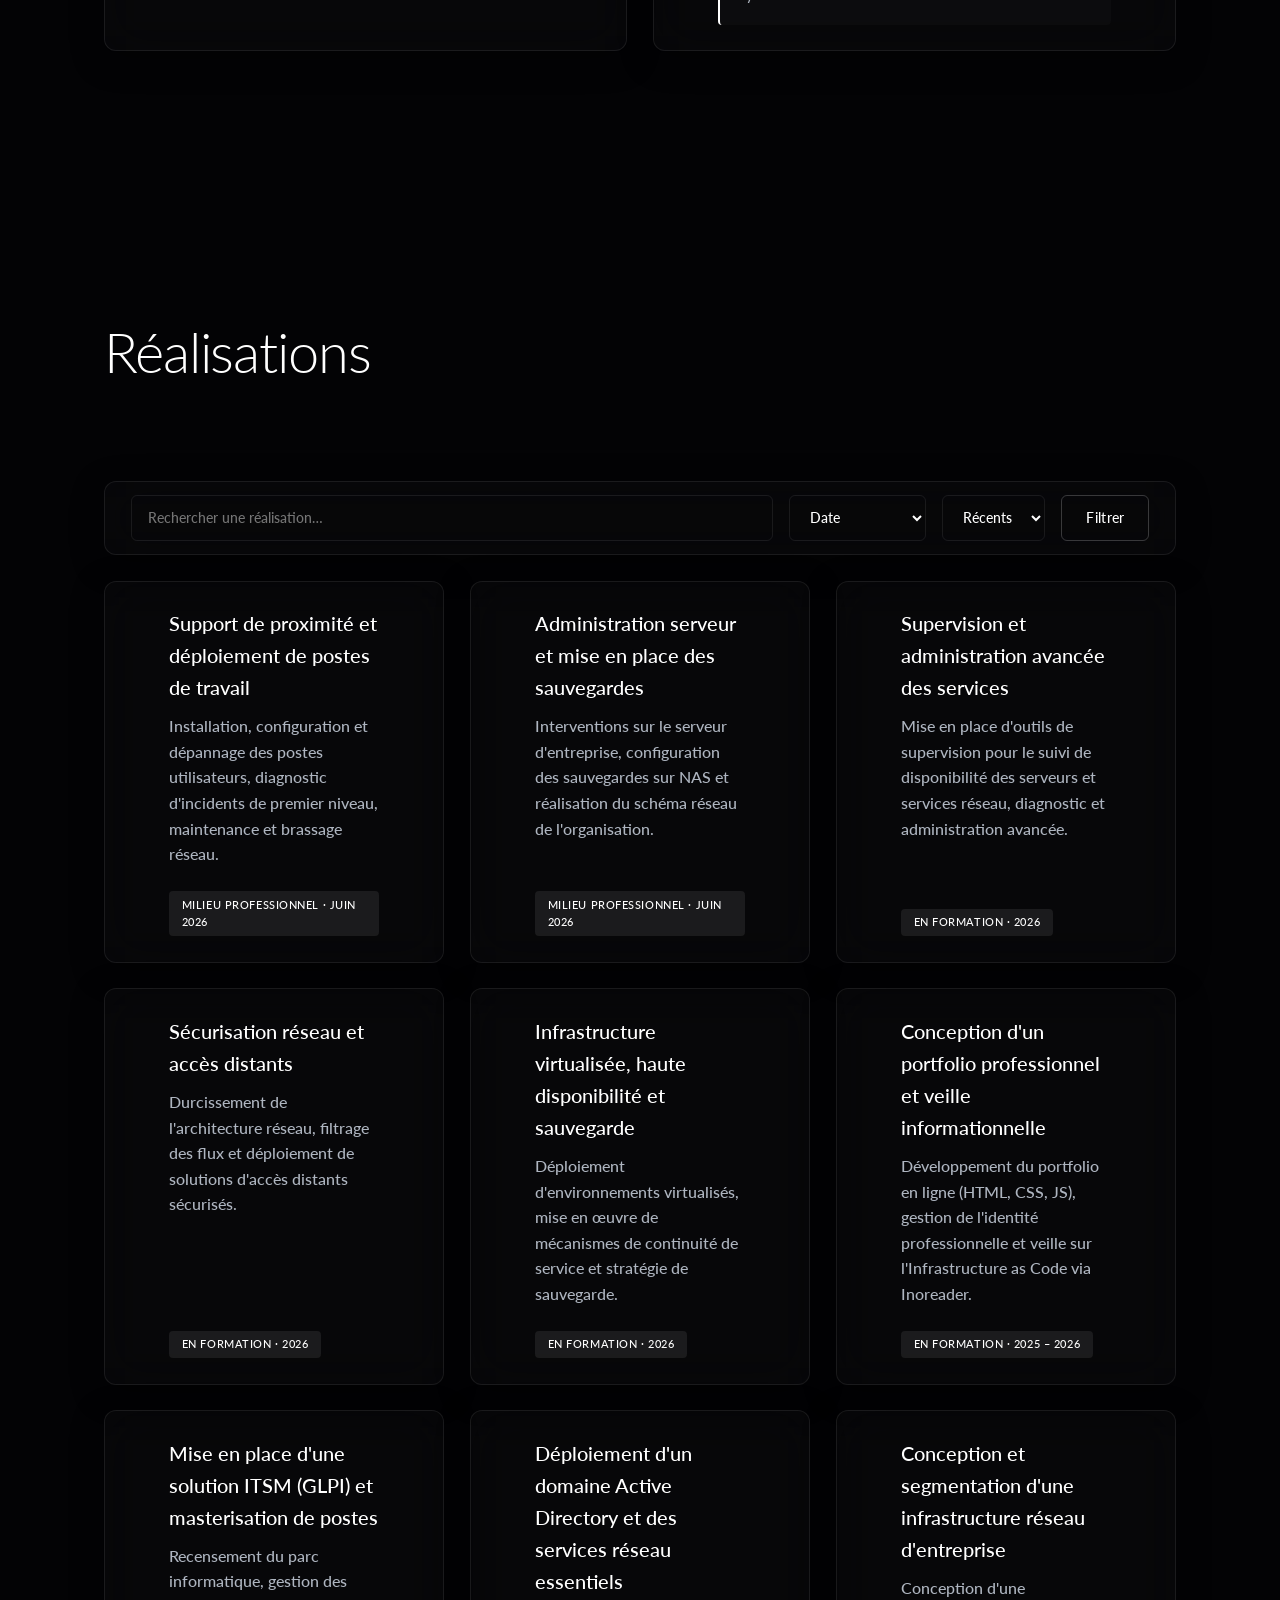
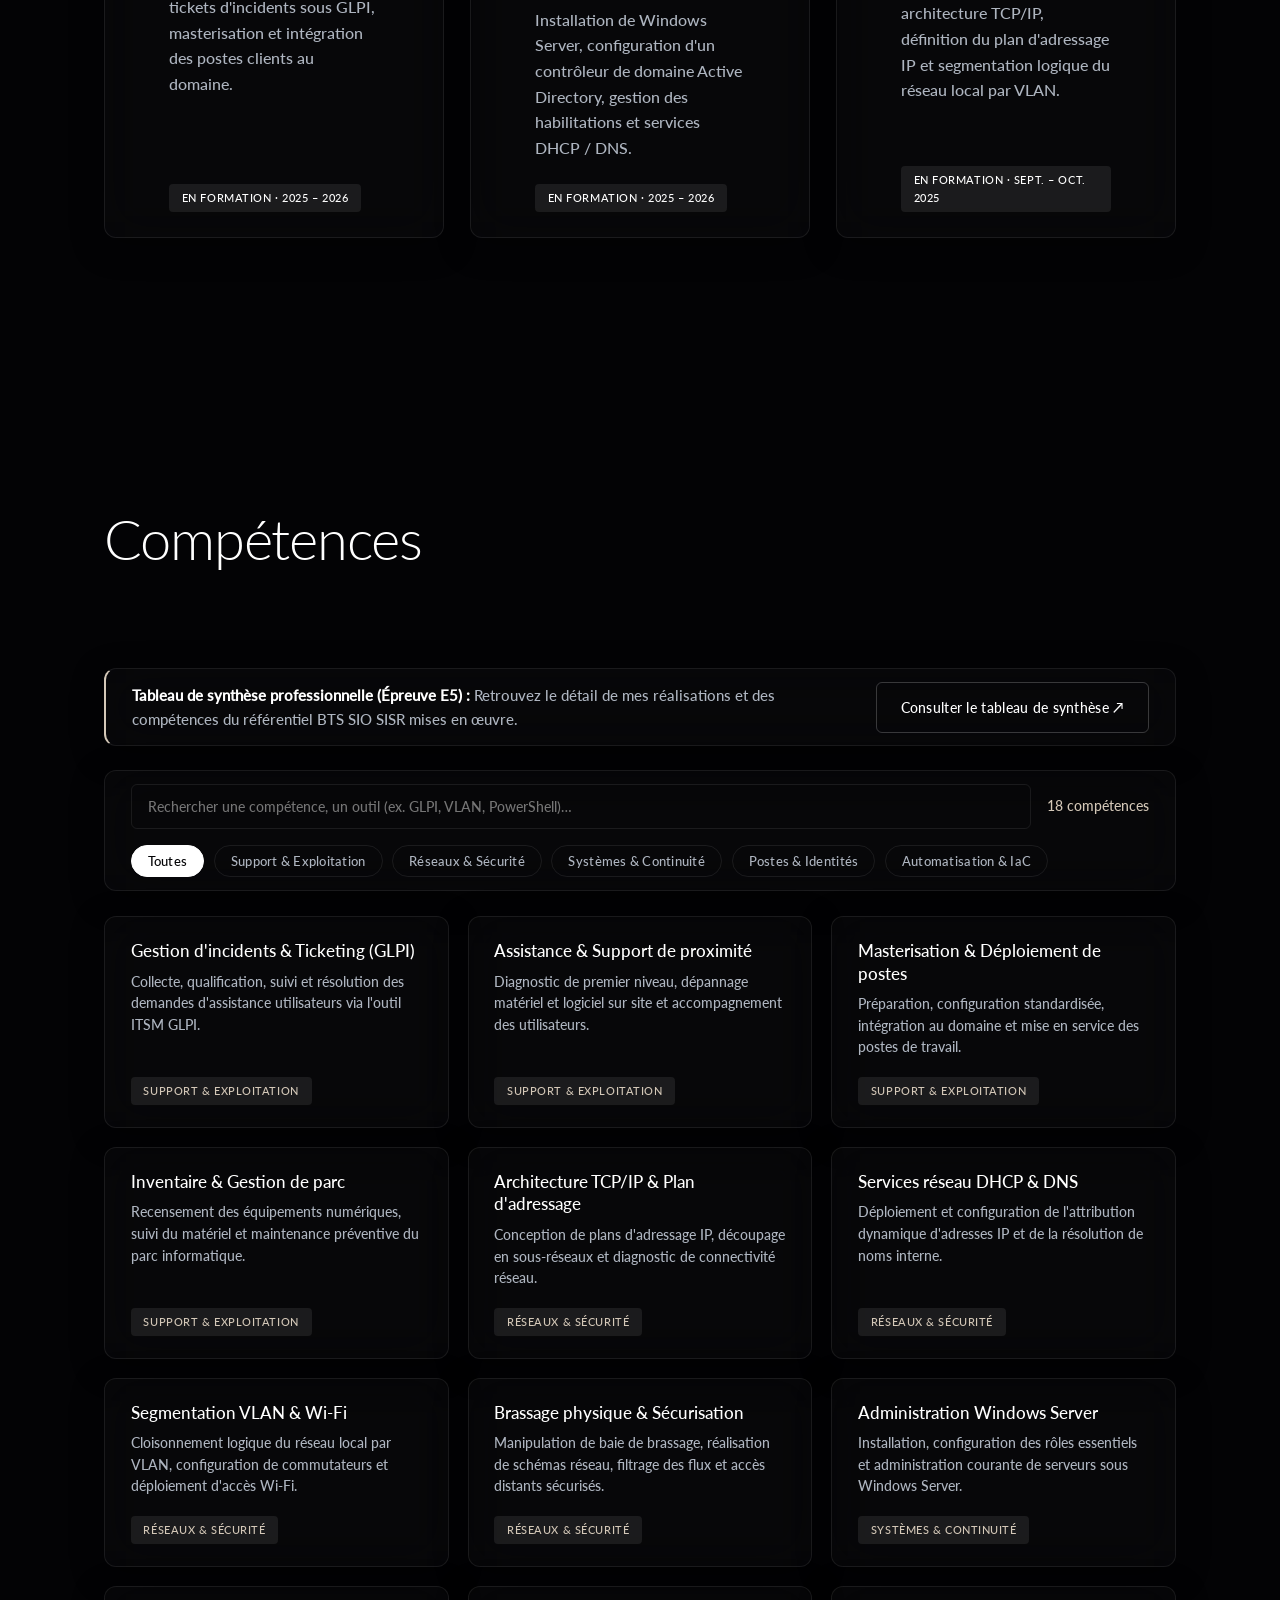
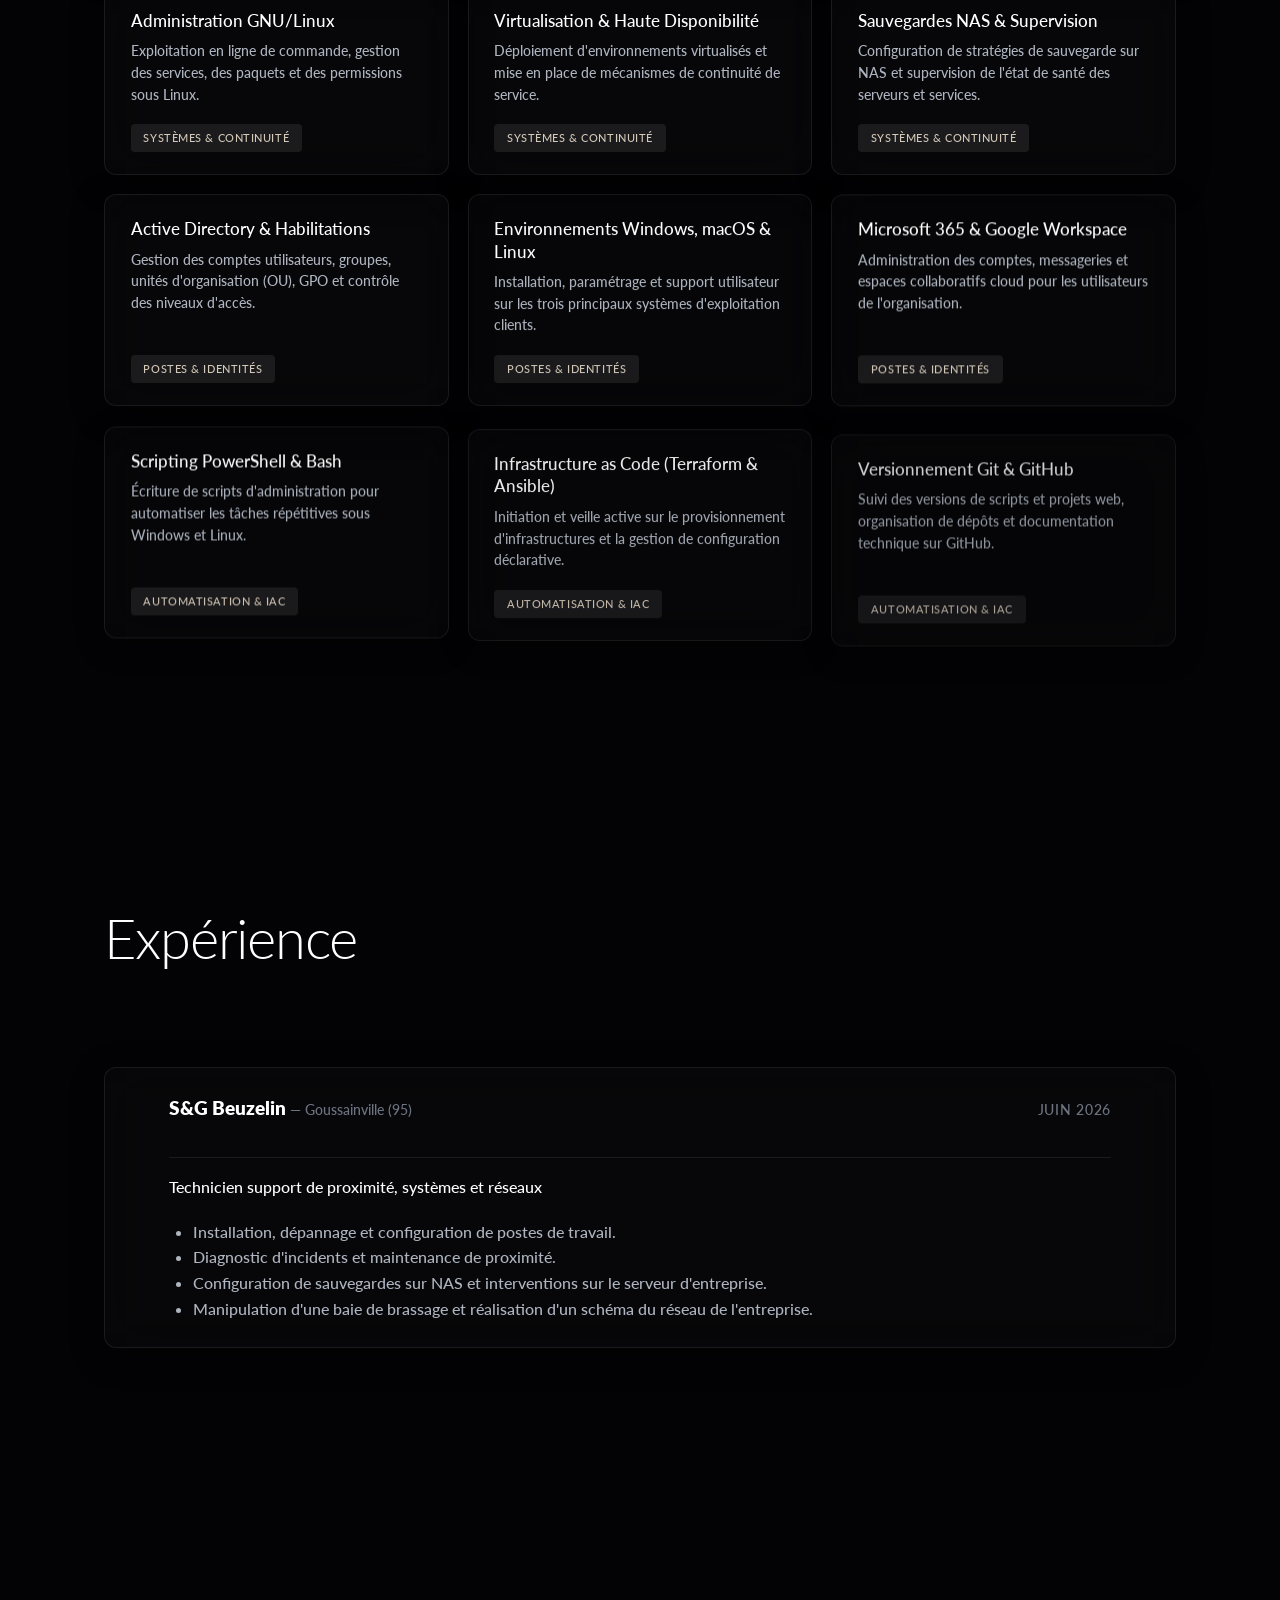
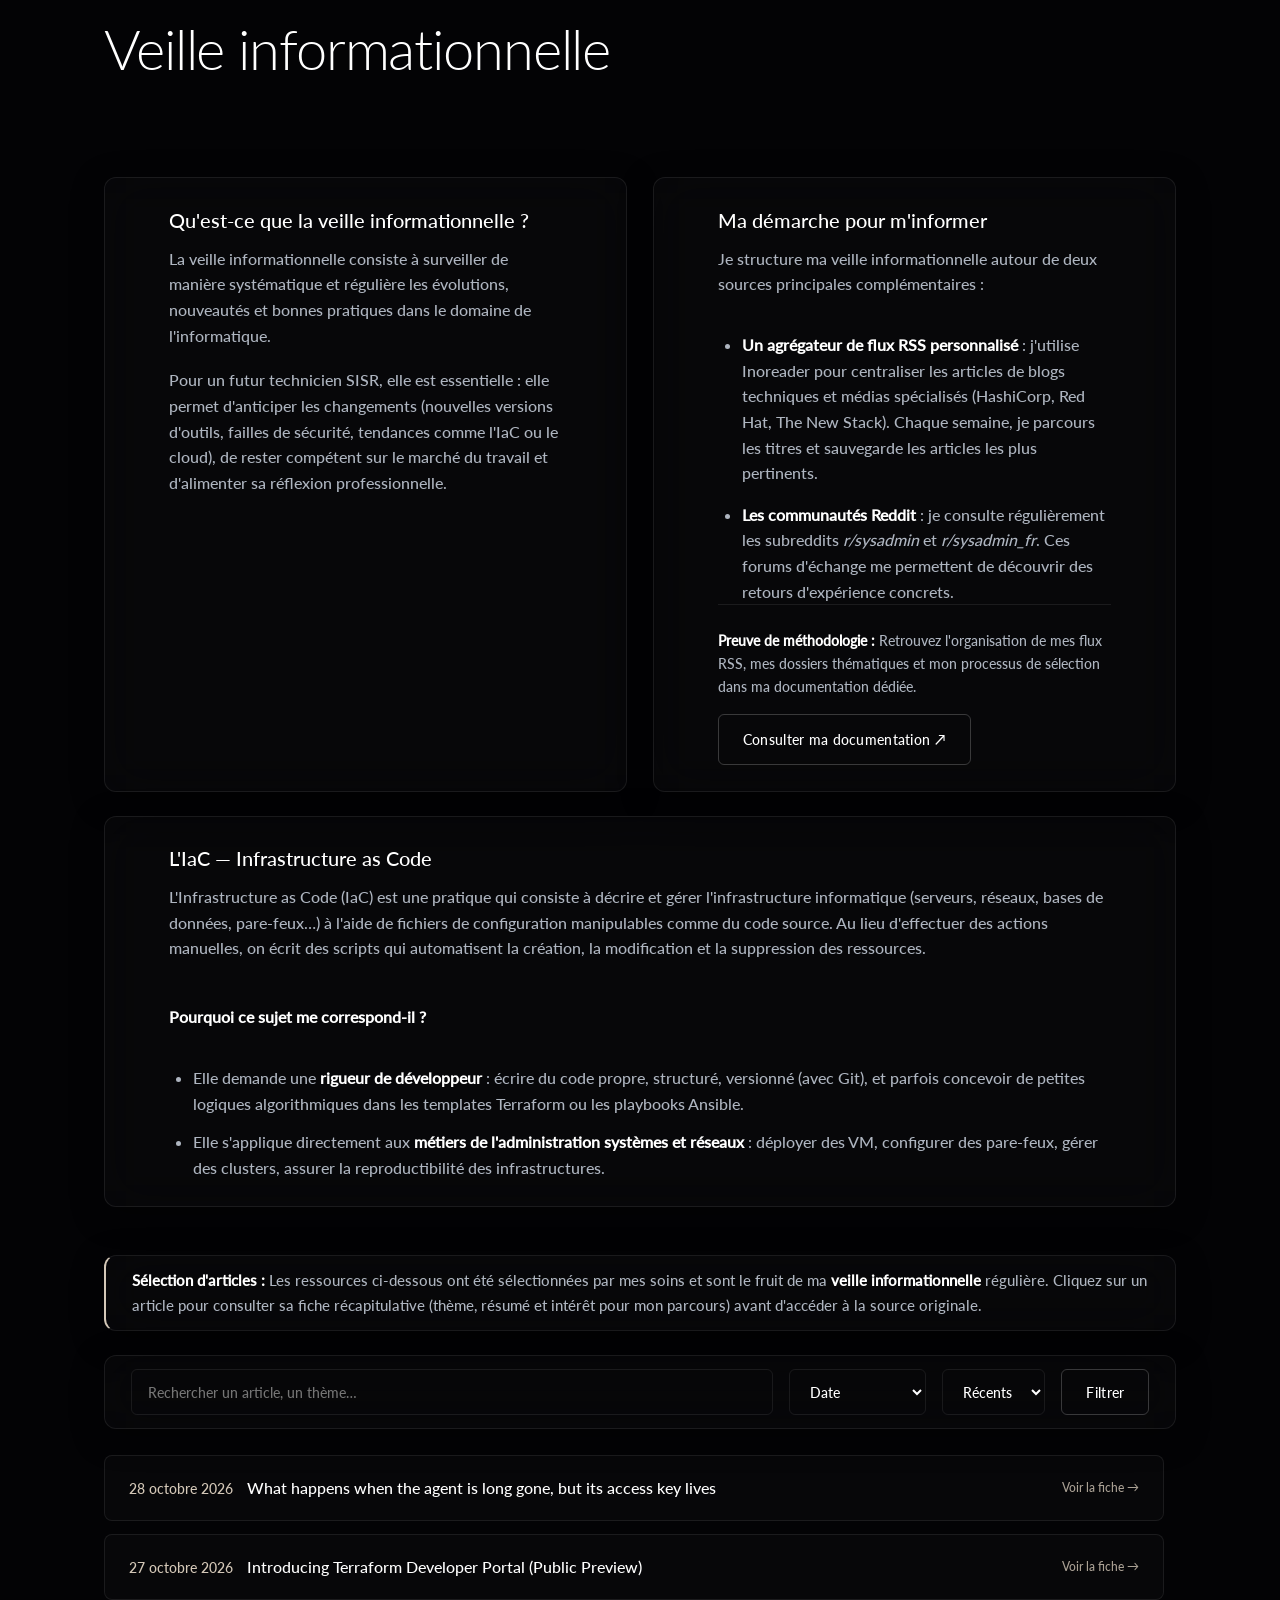
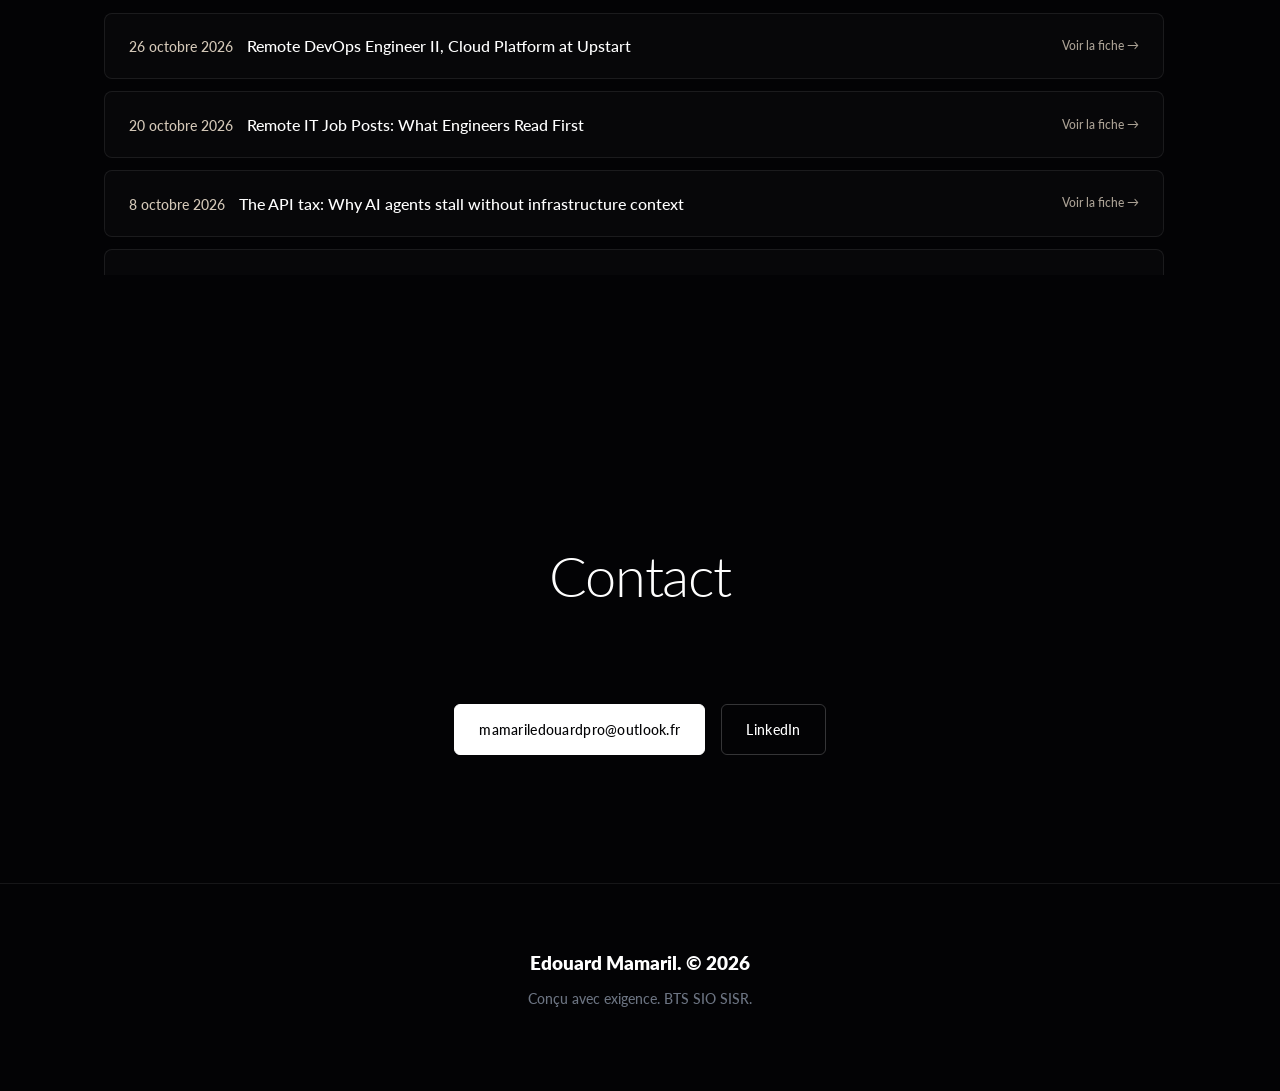
==== commit 7dc9f5a7: "revert to 'experiences' + ajout de contenus dans 'projets' et 'compétences'" ====
--- a/index.html
+++ b/index.html
@@ -13,7 +13,7 @@
 
     <noscript>
         <style>
-            .reveal-hero, .reveal, .blur_div, .box { opacity: 1 !important; transform: none !important; visibility: visible !important; }
+            .reveal-hero, .reveal, .blur_div, .box, .skill-card { opacity: 1 !important; transform: none !important; visibility: visible !important; }
             .scroll-indicator, .bg-aurora { display: none !important; }
         </style>
     </noscript>
@@ -34,9 +34,9 @@
         <nav id="onglets" aria-label="Navigation principale">
             <ul>
                 <li><a class="nav-link" href="#aPropos">À propos</a></li>
-                <li><a class="nav-link" href="#projets">Projets</a></li>
+                <li><a class="nav-link" href="#projets">Réalisations</a></li>
                 <li><a class="nav-link" href="#competences">Compétences</a></li>
-                <li><a class="nav-link" href="#stages">Stages</a></li>
+                <li><a class="nav-link" href="#stages">Expérience</a></li>
                 <li><a class="nav-link" href="#veille">Veille</a></li>
                 <li><a class="button-primary" href="#contact">Contact</a></li>
             </ul>
@@ -114,13 +114,13 @@
             </div>
         </section>
 
-        <!-- PROJETS -->
+        <!-- RÉALISATIONS (Issus du tableau de synthèse E5) -->
         <section id="projets">
-            <h2>Projets</h2>
+            <h2>Réalisations</h2>
             
             <div class="filtre glass-panel-sm">
                 <form role="search" onsubmit="return false;">
-                    <input id="srchbar-projets" class="srchbar" type="search" placeholder="Rechercher un projet…" autocomplete="off">
+                    <input id="srchbar-projets" class="srchbar" type="search" placeholder="Rechercher une réalisation…" autocomplete="off">
                     <select id="filter1-projets" class="filter filter1">
                         <option value="date">Date</option>
                         <option value="titre">Alphabétique</option>
@@ -134,52 +134,233 @@
             </div>
 
             <div class="grid" id="art_container-projets" aria-live="polite">
-                <article class="box glass-panel">
-                    <h3>Infrastructure Windows Server / GLPI</h3>
-                    <p>Déploiement Active Directory et DNS, intégration de postes et suivi des incidents avec GLPI.</p>
-                    <span class="tag">Chef de projet · 2026</span>
-                </article>
-
-                <article class="box glass-panel">
-                    <h3>Minicroquis</h3>
-                    <p>Logiciel d'assistance au dessin d'observation pour illustrateurs. Développement en JS, HTML, CSS et C++.</p>
-                    <span class="tag">Développement · 2026</span>
-                </article>
-            </div>
-        </section>
-
-        <!-- COMPÉTENCES -->
+                
+                <!-- ====================================================
+                     AJOUTER ICI LES RÉALISATIONS DU STAGE DE 2e ANNÉE
+                     (18 janvier – 13 mars) UNE FOIS LE TABLEAU COMPLÉTÉ
+                     ==================================================== -->
+
+                <!-- RÉALISATIONS EN MILIEU PROFESSIONNEL (1re année — S&G Beuzelin) -->
+                <article class="box glass-panel">
+                    <h3>Support de proximité et déploiement de postes de travail</h3>
+                    <p>Installation, configuration et dépannage des postes utilisateurs, diagnostic d'incidents de premier niveau, maintenance et brassage réseau.</p>
+                    <span class="tag">Milieu professionnel · Juin 2026</span>
+                </article>
+
+                <article class="box glass-panel">
+                    <h3>Administration serveur et mise en place des sauvegardes</h3>
+                    <p>Interventions sur le serveur d'entreprise, configuration des sauvegardes sur NAS et réalisation du schéma réseau de l'organisation.</p>
+                    <span class="tag">Milieu professionnel · Juin 2026</span>
+                </article>
+
+                <!-- RÉALISATIONS EN COURS DE FORMATION (BTS SIO SISR) -->
+                <article class="box glass-panel">
+                    <h3>Supervision et administration avancée des services</h3>
+                    <p>Mise en place d'outils de supervision pour le suivi de disponibilité des serveurs et services réseau, diagnostic et administration avancée.</p>
+                    <span class="tag">En formation · 2026</span>
+                </article>
+
+                <article class="box glass-panel">
+                    <h3>Sécurisation réseau et accès distants</h3>
+                    <p>Durcissement de l'architecture réseau, filtrage des flux et déploiement de solutions d'accès distants sécurisés.</p>
+                    <span class="tag">En formation · 2026</span>
+                </article>
+
+                <article class="box glass-panel">
+                    <h3>Infrastructure virtualisée, haute disponibilité et sauvegarde</h3>
+                    <p>Déploiement d'environnements virtualisés, mise en œuvre de mécanismes de continuité de service et stratégie de sauvegarde.</p>
+                    <span class="tag">En formation · 2026</span>
+                </article>
+
+                <article class="box glass-panel">
+                    <h3>Conception d'un portfolio professionnel et veille informationnelle</h3>
+                    <p>Développement du portfolio en ligne (HTML, CSS, JS), gestion de l'identité professionnelle et veille sur l'Infrastructure as Code via Inoreader.</p>
+                    <span class="tag">En formation · 2025 – 2026</span>
+                </article>
+
+                <article class="box glass-panel">
+                    <h3>Mise en place d'une solution ITSM (GLPI) et masterisation de postes</h3>
+                    <p>Recensement du parc informatique, gestion des tickets d'incidents sous GLPI, masterisation et intégration des postes clients au domaine.</p>
+                    <span class="tag">En formation · 2025 – 2026</span>
+                </article>
+
+                <article class="box glass-panel">
+                    <h3>Déploiement d'un domaine Active Directory et des services réseau essentiels</h3>
+                    <p>Installation de Windows Server, configuration d'un contrôleur de domaine Active Directory, gestion des habilitations et services DHCP / DNS.</p>
+                    <span class="tag">En formation · 2025 – 2026</span>
+                </article>
+
+                <article class="box glass-panel">
+                    <h3>Conception et segmentation d'une infrastructure réseau d'entreprise</h3>
+                    <p>Conception d'une architecture TCP/IP, définition du plan d'adressage IP et segmentation logique du réseau local par VLAN.</p>
+                    <span class="tag">En formation · Sept. – Oct. 2025</span>
+                </article>
+
+            </div>
+        </section>
+
+        <!-- COMPÉTENCES (Granulaires avec recherche + filtres par catégorie) -->
         <section id="competences">
-            <h2>Expertise technique</h2>
-            <div class="grid">
-                <article class="box glass-panel">
-                    <h3>Systèmes & IaC</h3>
-                    <p>Windows Server, Linux, PowerShell, Bash, Git, GitHub. Introduction à Terraform et Ansible.</p>
-                </article>
-                <article class="box glass-panel">
-                    <h3>Réseaux & Sécurité</h3>
-                    <p>Architecture TCP/IP, DHCP, DNS, VLAN, Wi-Fi. Concepts de pare-feu et segmentation réseau.</p>
-                </article>
-                <article class="box glass-panel">
-                    <h3>Support & Exploitation</h3>
-                    <p>Gestion d'incidents, ticketing (GLPI), maintenance, déploiement de postes et Active Directory.</p>
-                </article>
+            <h2>Compétences</h2>
+
+            <div class="competences-doc-box glass-panel-sm">
+                <p>
+                    <strong>Tableau de synthèse professionnelle (Épreuve E5) :</strong> Retrouvez le détail de mes réalisations et des compétences du référentiel BTS SIO SISR mises en œuvre.
+                </p>
+                <a class="button-outline" href="other/Tableau_Synthese_E5.pdf" target="_blank" rel="noopener noreferrer">
+                    Consulter le tableau de synthèse ↗
+                </a>
+            </div>
+
+            <!-- Barre de recherche + boutons de catégories -->
+            <div class="skills-controls glass-panel-sm">
+                <form role="search" onsubmit="return false;" class="skills-search-row">
+                    <input id="srchbar-competences" class="srchbar" type="search" placeholder="Rechercher une compétence, un outil (ex. GLPI, VLAN, PowerShell)…" autocomplete="off">
+                    <span id="skills-count" class="skills-count" aria-live="polite">18 compétences</span>
+                </form>
+
+                <div class="filter-pills" id="skills-filters" role="group" aria-label="Filtrer par catégorie de compétences">
+                    <button type="button" class="filter-pill is-active" data-cat="all" aria-pressed="true">Toutes</button>
+                    <button type="button" class="filter-pill" data-cat="support" aria-pressed="false">Support & Exploitation</button>
+                    <button type="button" class="filter-pill" data-cat="reseaux" aria-pressed="false">Réseaux & Sécurité</button>
+                    <button type="button" class="filter-pill" data-cat="systemes" aria-pressed="false">Systèmes & Continuité</button>
+                    <button type="button" class="filter-pill" data-cat="identites" aria-pressed="false">Postes & Identités</button>
+                    <button type="button" class="filter-pill" data-cat="automatisation" aria-pressed="false">Automatisation & IaC</button>
+                </div>
+            </div>
+
+            <div class="grid-skills" id="container-competences" aria-live="polite">
+                
+                <!-- SUPPORT & EXPLOITATION -->
+                <article class="box glass-panel skill-card" data-category="support">
+                    <h3>Gestion d'incidents & Ticketing (GLPI)</h3>
+                    <p>Collecte, qualification, suivi et résolution des demandes d'assistance utilisateurs via l'outil ITSM GLPI.</p>
+                    <span class="tag">Support & Exploitation</span>
+                </article>
+
+                <article class="box glass-panel skill-card" data-category="support">
+                    <h3>Assistance & Support de proximité</h3>
+                    <p>Diagnostic de premier niveau, dépannage matériel et logiciel sur site et accompagnement des utilisateurs.</p>
+                    <span class="tag">Support & Exploitation</span>
+                </article>
+
+                <article class="box glass-panel skill-card" data-category="support">
+                    <h3>Masterisation & Déploiement de postes</h3>
+                    <p>Préparation, configuration standardisée, intégration au domaine et mise en service des postes de travail.</p>
+                    <span class="tag">Support & Exploitation</span>
+                </article>
+
+                <article class="box glass-panel skill-card" data-category="support">
+                    <h3>Inventaire & Gestion de parc</h3>
+                    <p>Recensement des équipements numériques, suivi du matériel et maintenance préventive du parc informatique.</p>
+                    <span class="tag">Support & Exploitation</span>
+                </article>
+
+                <!-- RÉSEAUX & SÉCURITÉ -->
+                <article class="box glass-panel skill-card" data-category="reseaux">
+                    <h3>Architecture TCP/IP & Plan d'adressage</h3>
+                    <p>Conception de plans d'adressage IP, découpage en sous-réseaux et diagnostic de connectivité réseau.</p>
+                    <span class="tag">Réseaux & Sécurité</span>
+                </article>
+
+                <article class="box glass-panel skill-card" data-category="reseaux">
+                    <h3>Services réseau DHCP & DNS</h3>
+                    <p>Déploiement et configuration de l'attribution dynamique d'adresses IP et de la résolution de noms interne.</p>
+                    <span class="tag">Réseaux & Sécurité</span>
+                </article>
+
+                <article class="box glass-panel skill-card" data-category="reseaux">
+                    <h3>Segmentation VLAN & Wi-Fi</h3>
+                    <p>Cloisonnement logique du réseau local par VLAN, configuration de commutateurs et déploiement d'accès Wi-Fi.</p>
+                    <span class="tag">Réseaux & Sécurité</span>
+                </article>
+
+                <article class="box glass-panel skill-card" data-category="reseaux">
+                    <h3>Brassage physique & Sécurisation</h3>
+                    <p>Manipulation de baie de brassage, réalisation de schémas réseau, filtrage des flux et accès distants sécurisés.</p>
+                    <span class="tag">Réseaux & Sécurité</span>
+                </article>
+
+                <!-- SYSTÈMES & CONTINUITÉ -->
+                <article class="box glass-panel skill-card" data-category="systemes">
+                    <h3>Administration Windows Server</h3>
+                    <p>Installation, configuration des rôles essentiels et administration courante de serveurs sous Windows Server.</p>
+                    <span class="tag">Systèmes & Continuité</span>
+                </article>
+
+                <article class="box glass-panel skill-card" data-category="systemes">
+                    <h3>Administration GNU/Linux</h3>
+                    <p>Exploitation en ligne de commande, gestion des services, des paquets et des permissions sous Linux.</p>
+                    <span class="tag">Systèmes & Continuité</span>
+                </article>
+
+                <article class="box glass-panel skill-card" data-category="systemes">
+                    <h3>Virtualisation & Haute Disponibilité</h3>
+                    <p>Déploiement d'environnements virtualisés et mise en place de mécanismes de continuité de service.</p>
+                    <span class="tag">Systèmes & Continuité</span>
+                </article>
+
+                <article class="box glass-panel skill-card" data-category="systemes">
+                    <h3>Sauvegardes NAS & Supervision</h3>
+                    <p>Configuration de stratégies de sauvegarde sur NAS et supervision de l'état de santé des serveurs et services.</p>
+                    <span class="tag">Systèmes & Continuité</span>
+                </article>
+
+                <!-- POSTES, IDENTITÉS & OUTILS -->
+                <article class="box glass-panel skill-card" data-category="identites">
+                    <h3>Active Directory & Habilitations</h3>
+                    <p>Gestion des comptes utilisateurs, groupes, unités d'organisation (OU), GPO et contrôle des niveaux d'accès.</p>
+                    <span class="tag">Postes & Identités</span>
+                </article>
+
+                <article class="box glass-panel skill-card" data-category="identites">
+                    <h3>Environnements Windows, macOS & Linux</h3>
+                    <p>Installation, paramétrage et support utilisateur sur les trois principaux systèmes d'exploitation clients.</p>
+                    <span class="tag">Postes & Identités</span>
+                </article>
+
+                <article class="box glass-panel skill-card" data-category="identites">
+                    <h3>Microsoft 365 & Google Workspace</h3>
+                    <p>Administration des comptes, messageries et espaces collaboratifs cloud pour les utilisateurs de l'organisation.</p>
+                    <span class="tag">Postes & Identités</span>
+                </article>
+
+                <!-- AUTOMATISATION & IAC -->
+                <article class="box glass-panel skill-card" data-category="automatisation">
+                    <h3>Scripting PowerShell & Bash</h3>
+                    <p>Écriture de scripts d'administration pour automatiser les tâches répétitives sous Windows et Linux.</p>
+                    <span class="tag">Automatisation & IaC</span>
+                </article>
+
+                <article class="box glass-panel skill-card" data-category="automatisation">
+                    <h3>Infrastructure as Code (Terraform & Ansible)</h3>
+                    <p>Initiation et veille active sur le provisionnement d'infrastructures et la gestion de configuration déclarative.</p>
+                    <span class="tag">Automatisation & IaC</span>
+                </article>
+
+                <article class="box glass-panel skill-card" data-category="automatisation">
+                    <h3>Versionnement Git & GitHub</h3>
+                    <p>Suivi des versions de scripts et projets web, organisation de dépôts et documentation technique sur GitHub.</p>
+                    <span class="tag">Automatisation & IaC</span>
+                </article>
+
             </div>
         </section>
 
         <!-- STAGES -->
         <section id="stages">
-            <h2>Stages</h2>
+            <h2>Expérience</h2>
             <article id="exp1" class="glass-panel exp-card">
                 <div class="exp-header">
                     <p class="exp-entreprise">S&G Beuzelin <span>— Goussainville (95)</span></p>
                     <p class="exp-date"><time datetime="2026-06">Juin 2026</time></p>
                 </div>
-                <p class="exp-poste">Technicien support, systèmes et réseaux</p>
+                <p class="exp-poste">Technicien support de proximité, systèmes et réseaux</p>
                 <ul>
                     <li>Installation, dépannage et configuration de postes de travail.</li>
-                    <li>Configuration de sauvegardes sur NAS et interventions sur serveurs.</li>
-                    <li>Manipulation d'infrastructures physiques (baie de brassage, schéma réseau).</li>
+                    <li>Diagnostic d'incidents et maintenance de proximité.</li>
+                    <li>Configuration de sauvegardes sur NAS et interventions sur le serveur d'entreprise.</li>
+                    <li>Manipulation d'une baie de brassage et réalisation d'un schéma du réseau de l'entreprise.</li>
                 </ul>
             </article>
         </section>
@@ -268,8 +449,8 @@
 
         <!-- CONTACT -->
         <section id="contact" style="text-align: center; max-width: 600px;">
-            <h2>Démarrons un projet.</h2>
-            <p style="margin-bottom: 2rem;">À la recherche d'une alternance ou d'opportunités d'infrastructures cloud et réseaux.</p>
+            <h2>Contact</h2>
+            <p style="margin-bottom: 2rem;"></p>
             <div style="display: flex; gap: 1rem; justify-content: center; flex-wrap: wrap;">
                 <a href="mailto:mamariledouardpro@outlook.fr" class="button-primary">mamariledouardpro@outlook.fr</a>
                 <a href="https://www.linkedin.com/in/edouard-m-375b613b0" target="_blank" class="button-outline">LinkedIn</a>
--- a/style/base.css
+++ b/style/base.css
@@ -186,7 +186,8 @@
 /* ============================================================
    FORMULAIRES & FILTRES
    ============================================================ */
-.filtre form { display: flex; gap: 1rem; flex-wrap: wrap; margin-bottom: var(--space-md); }
+.filtre { margin-bottom: var(--space-md); }
+.filtre form { display: flex; gap: 1rem; flex-wrap: wrap; }
 .srchbar, .filter {
     background: transparent; color: var(--text-high);
     border: 1px solid var(--glass-border); border-radius: 6px;
@@ -198,13 +199,132 @@
 .filter option { background: var(--bg-base); color: var(--text-high); }
 
 /* ============================================================
-   CARTES (Box & Tag)
+   CARTES (Box, Réalisations & Tag)
    ============================================================ */
 .tag {
     display: inline-block; margin-top: 1.5rem; padding: 0.3rem 0.8rem;
     font-size: 0.7rem; font-family: "Lato-Medium", sans-serif; text-transform: uppercase; letter-spacing: 0.05em;
     color: var(--text-high); background: var(--glass-border); border-radius: 4px;
 }
+
+#art_container-projets .box {
+    display: flex;
+    flex-direction: column;
+}
+#art_container-projets .box p {
+    margin-bottom: 1.5rem;
+}
+#art_container-projets .box .tag {
+    margin-top: auto;
+    align-self: flex-start;
+}
+
+/* ============================================================
+   COMPÉTENCES (Bandeau E5, Filtres & Grille Granulaire)
+   ============================================================ */
+.competences-doc-box {
+    margin-bottom: 1.5rem;
+    border-left: 2px solid var(--accent);
+    display: flex;
+    justify-content: space-between;
+    align-items: center;
+    flex-wrap: wrap;
+    gap: 1rem;
+}
+.competences-doc-box p {
+    margin: 0;
+    font-size: 0.95rem;
+    color: var(--text-med);
+    flex: 1;
+    min-width: 260px;
+}
+
+.skills-controls {
+    display: flex;
+    flex-direction: column;
+    gap: 1rem;
+    margin-bottom: var(--space-md);
+}
+.skills-search-row {
+    display: flex;
+    align-items: center;
+    gap: 1rem;
+    flex-wrap: wrap;
+}
+.skills-count {
+    font-size: 0.85rem;
+    color: var(--accent);
+    white-space: nowrap;
+}
+
+.filter-pills {
+    display: flex;
+    flex-wrap: wrap;
+    gap: 0.6rem;
+}
+.filter-pill {
+    padding: 0.45rem 1rem;
+    border-radius: 100px;
+    background: transparent;
+    border: 1px solid var(--glass-border);
+    color: var(--text-med);
+    font-family: "Lato-Medium", sans-serif;
+    font-size: 0.82rem;
+    letter-spacing: 0.02em;
+    cursor: pointer;
+    transition: all var(--transition-fast);
+}
+.filter-pill:hover {
+    color: var(--text-high);
+    border-color: var(--glass-border-hover);
+    background: var(--glass-bg-hover);
+}
+.filter-pill.is-active {
+    background: var(--text-high);
+    color: var(--bg-base);
+    border-color: var(--text-high);
+}
+
+.grid-skills {
+    display: grid;
+    grid-template-columns: repeat(auto-fill, minmax(260px, 1fr));
+    gap: 1.2rem;
+}
+.skill-card {
+    padding: 1.4rem 1.6rem;
+    display: flex;
+    flex-direction: column;
+}
+.skill-card h3 {
+    font-size: 1.05rem;
+    margin-bottom: 0.5rem;
+    line-height: 1.35;
+}
+.skill-card p {
+    font-size: 0.9rem;
+    line-height: 1.5;
+    margin-bottom: 1.2rem;
+}
+.skill-card .tag {
+    margin-top: auto;
+    align-self: flex-start;
+    color: var(--accent);
+}
+.skill-card[hidden],
+.no-result[hidden] {
+    display: none;
+}
+
+.no-result {
+    grid-column: 1 / -1;
+    text-align: center;
+    padding: 2rem;
+    color: var(--text-low);
+}
+
+/* ============================================================
+   EXPÉRIENCE / STAGES
+   ============================================================ */
 .exp-header { display: flex; justify-content: space-between; align-items: baseline; border-bottom: 1px solid var(--glass-border); padding-bottom: 1rem; margin-bottom: 1rem; }
 .exp-entreprise { color: var(--text-high); font-family: "Lato-Black", sans-serif; font-size: 1.2rem; margin: 0; }
 .exp-entreprise span { color: var(--text-low); font-family: "Lato-Medium", sans-serif; font-size: 0.9rem; }
@@ -238,7 +358,6 @@
     align-items: flex-start;
     gap: 1rem;
 }
-
 .veille-doc-box p {
     margin: 0;
     font-size: 0.9rem;
